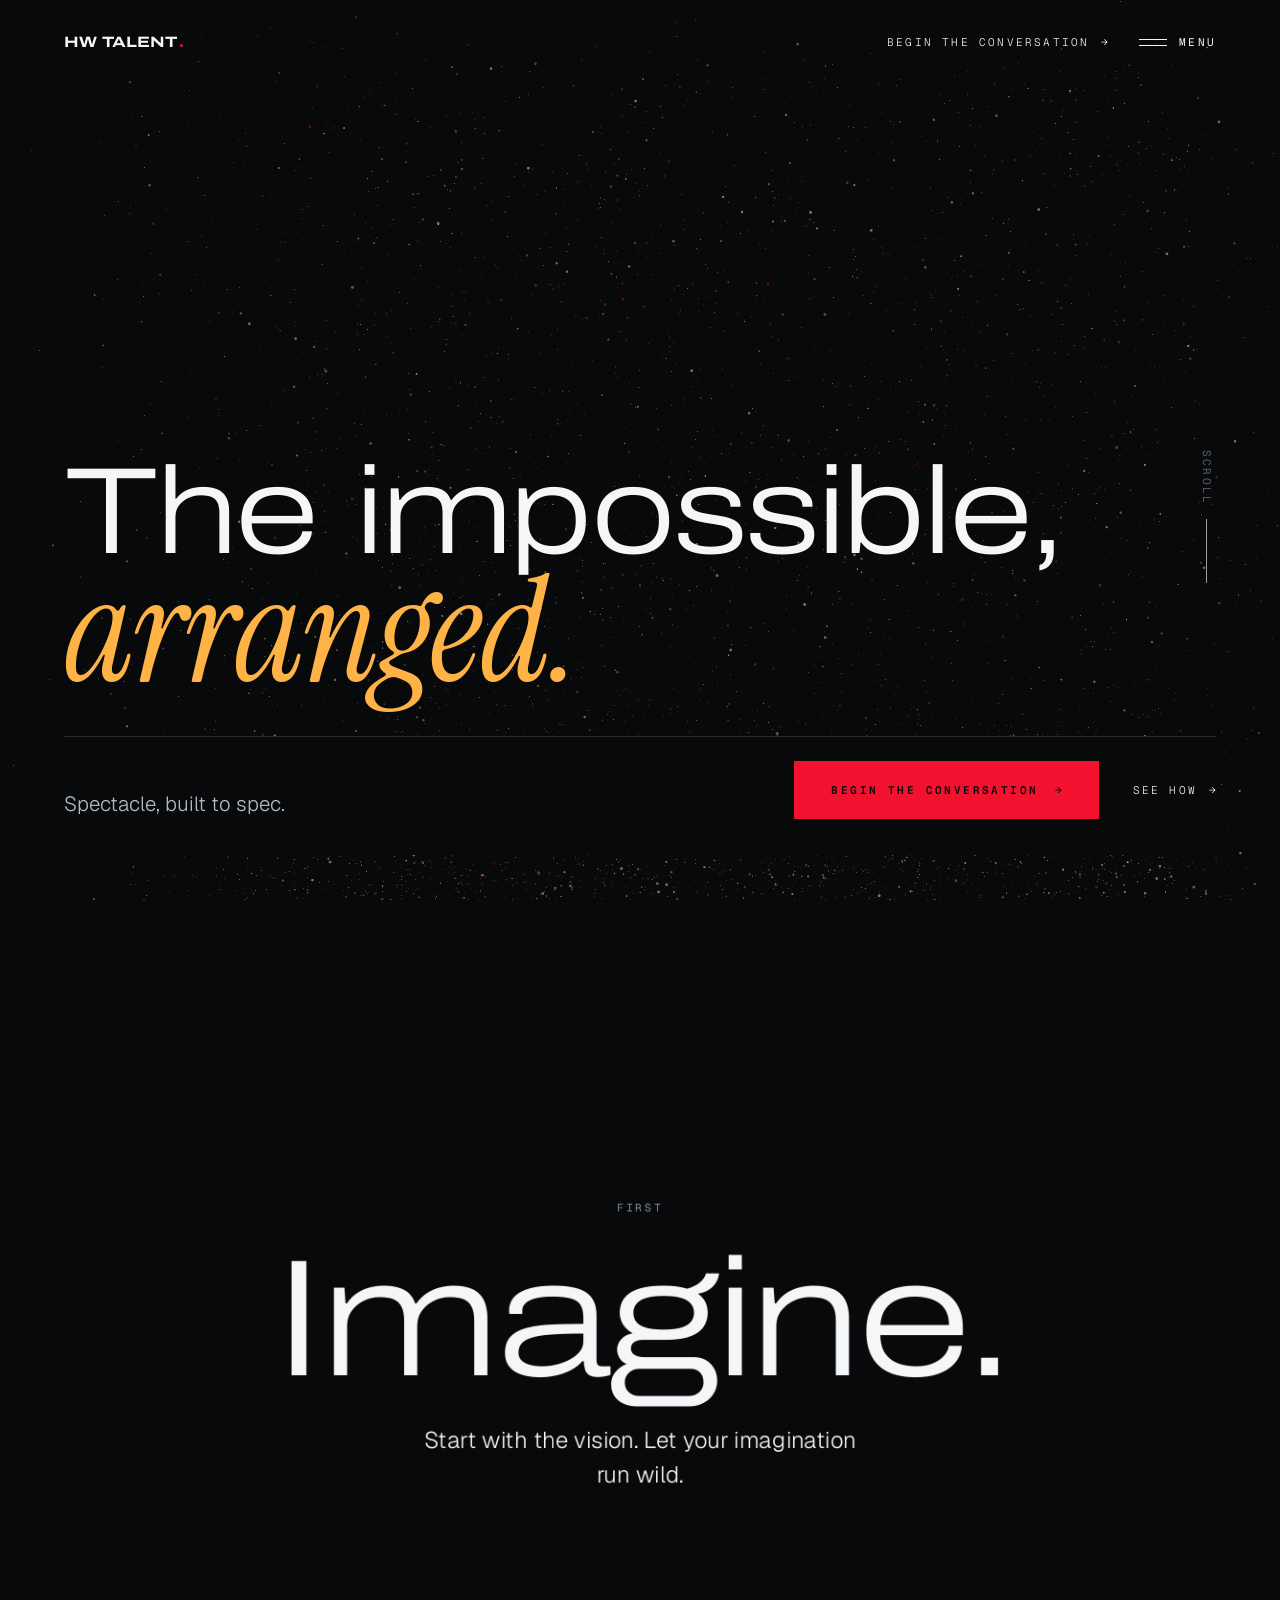
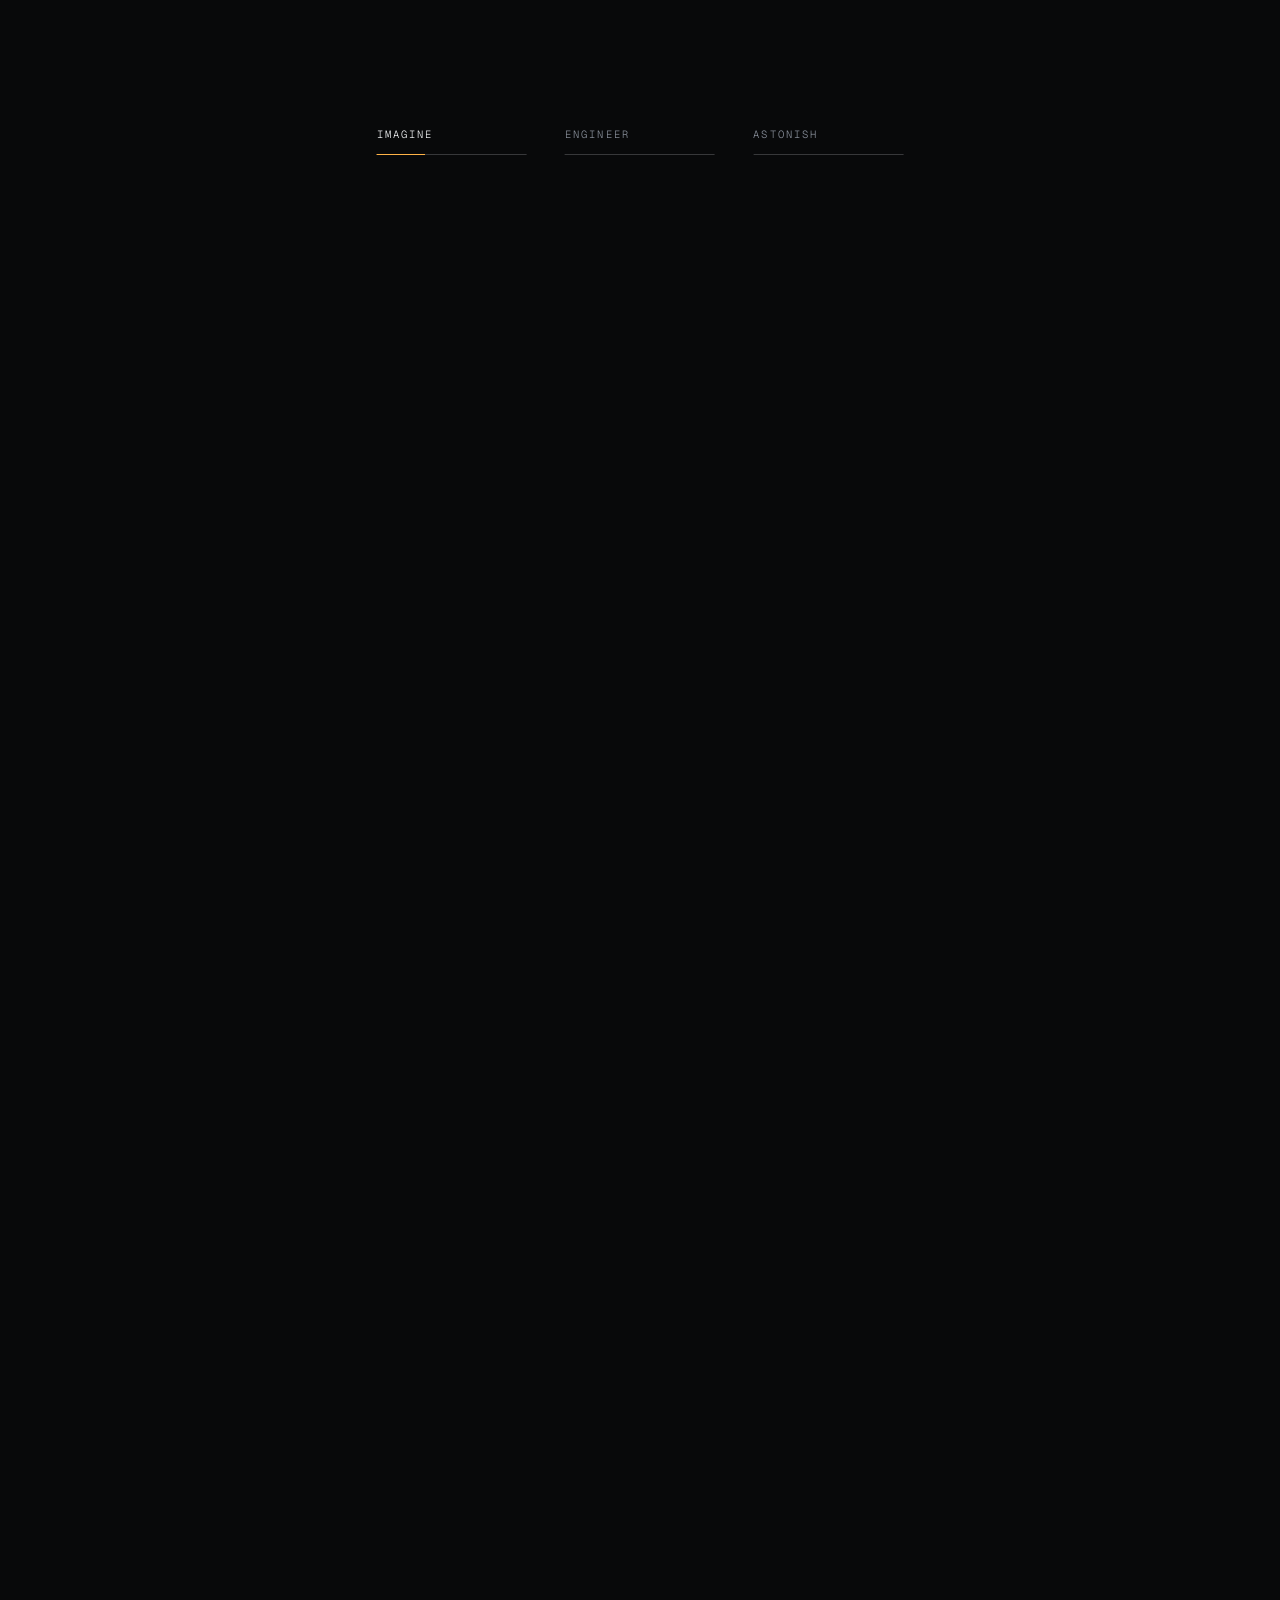
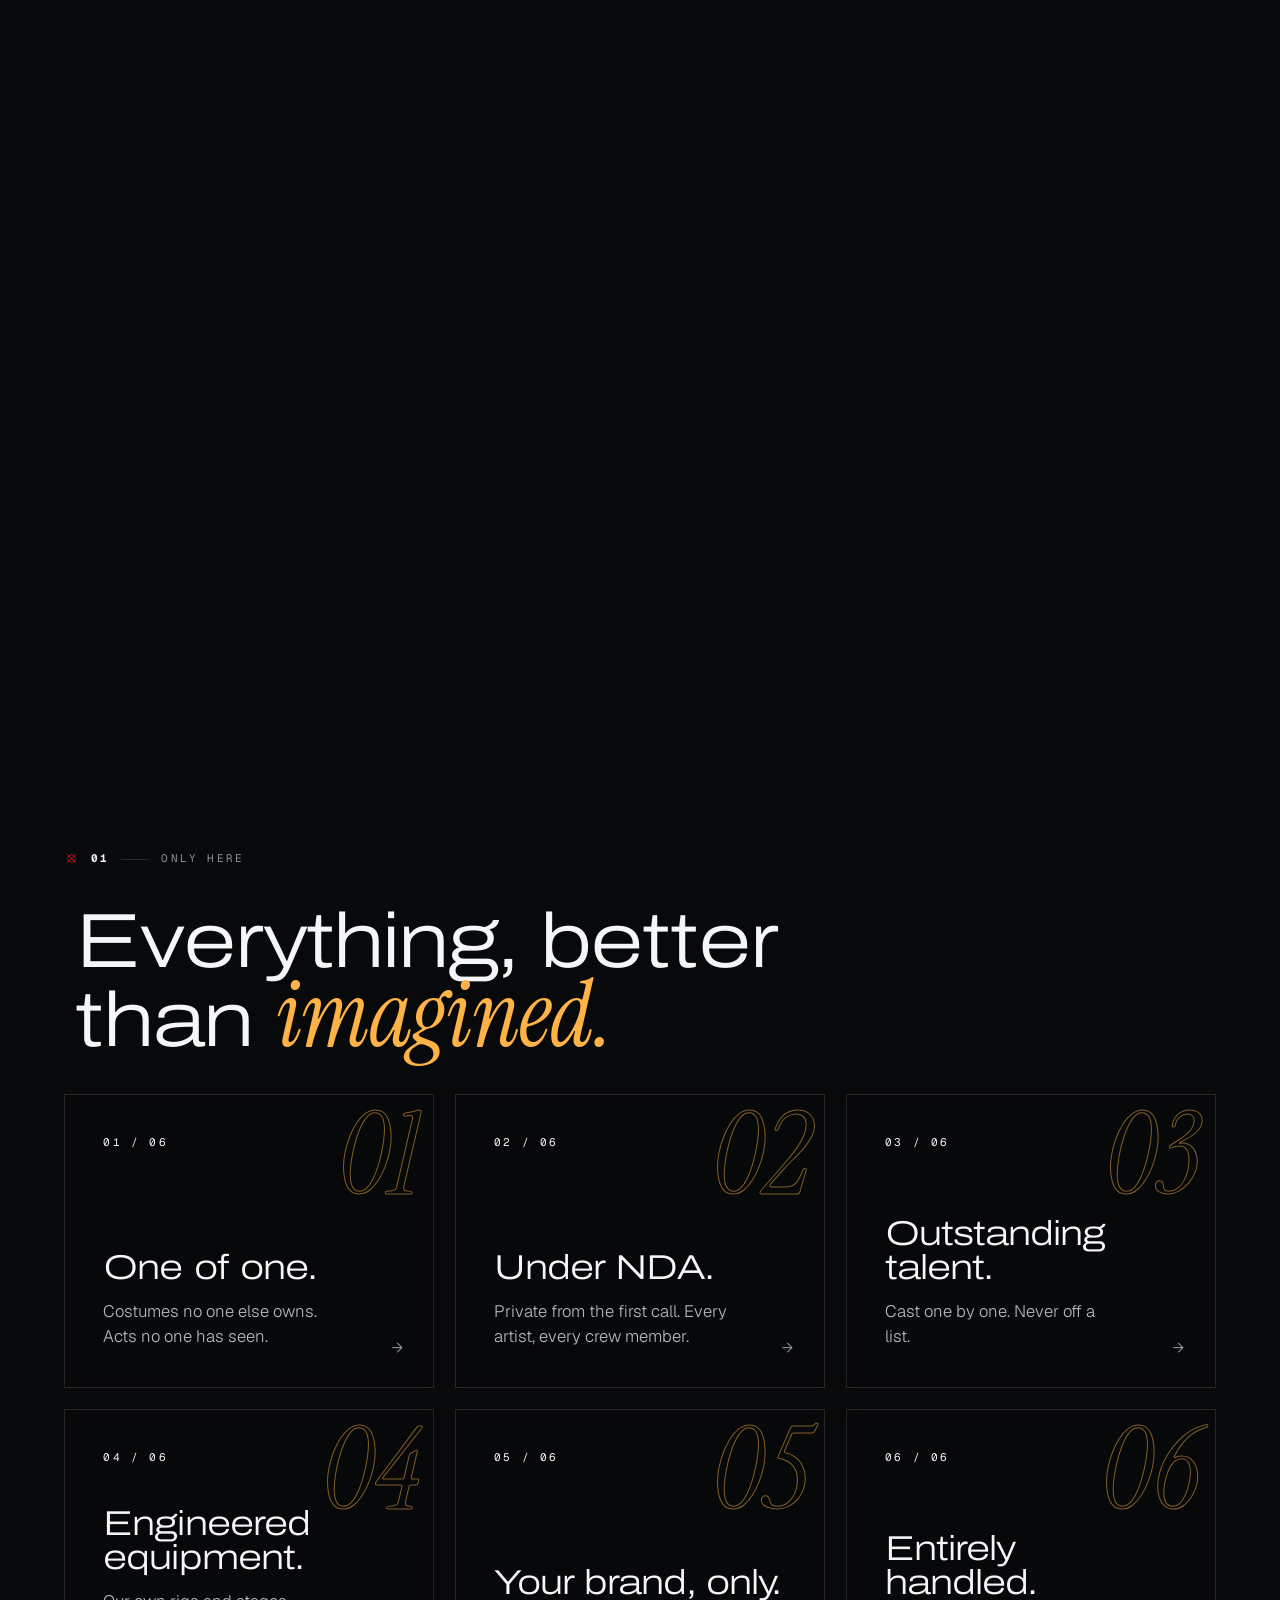
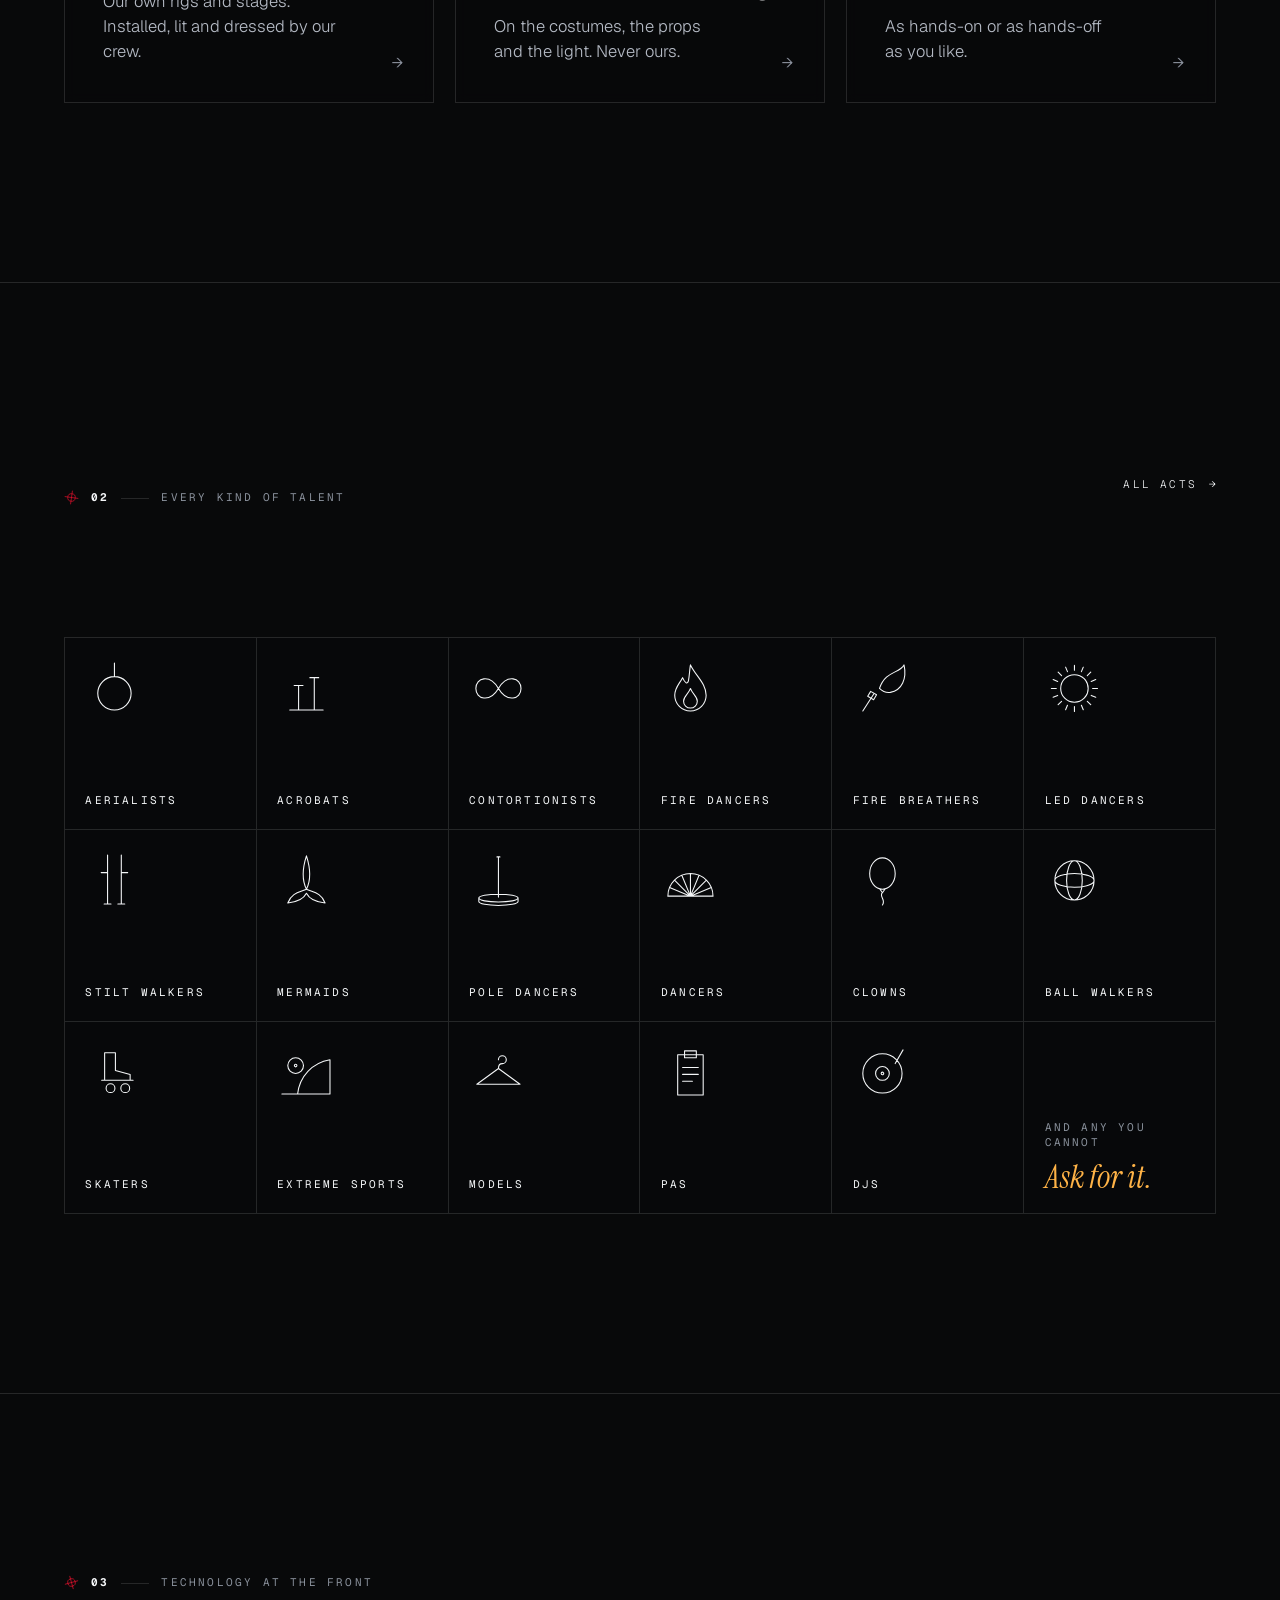
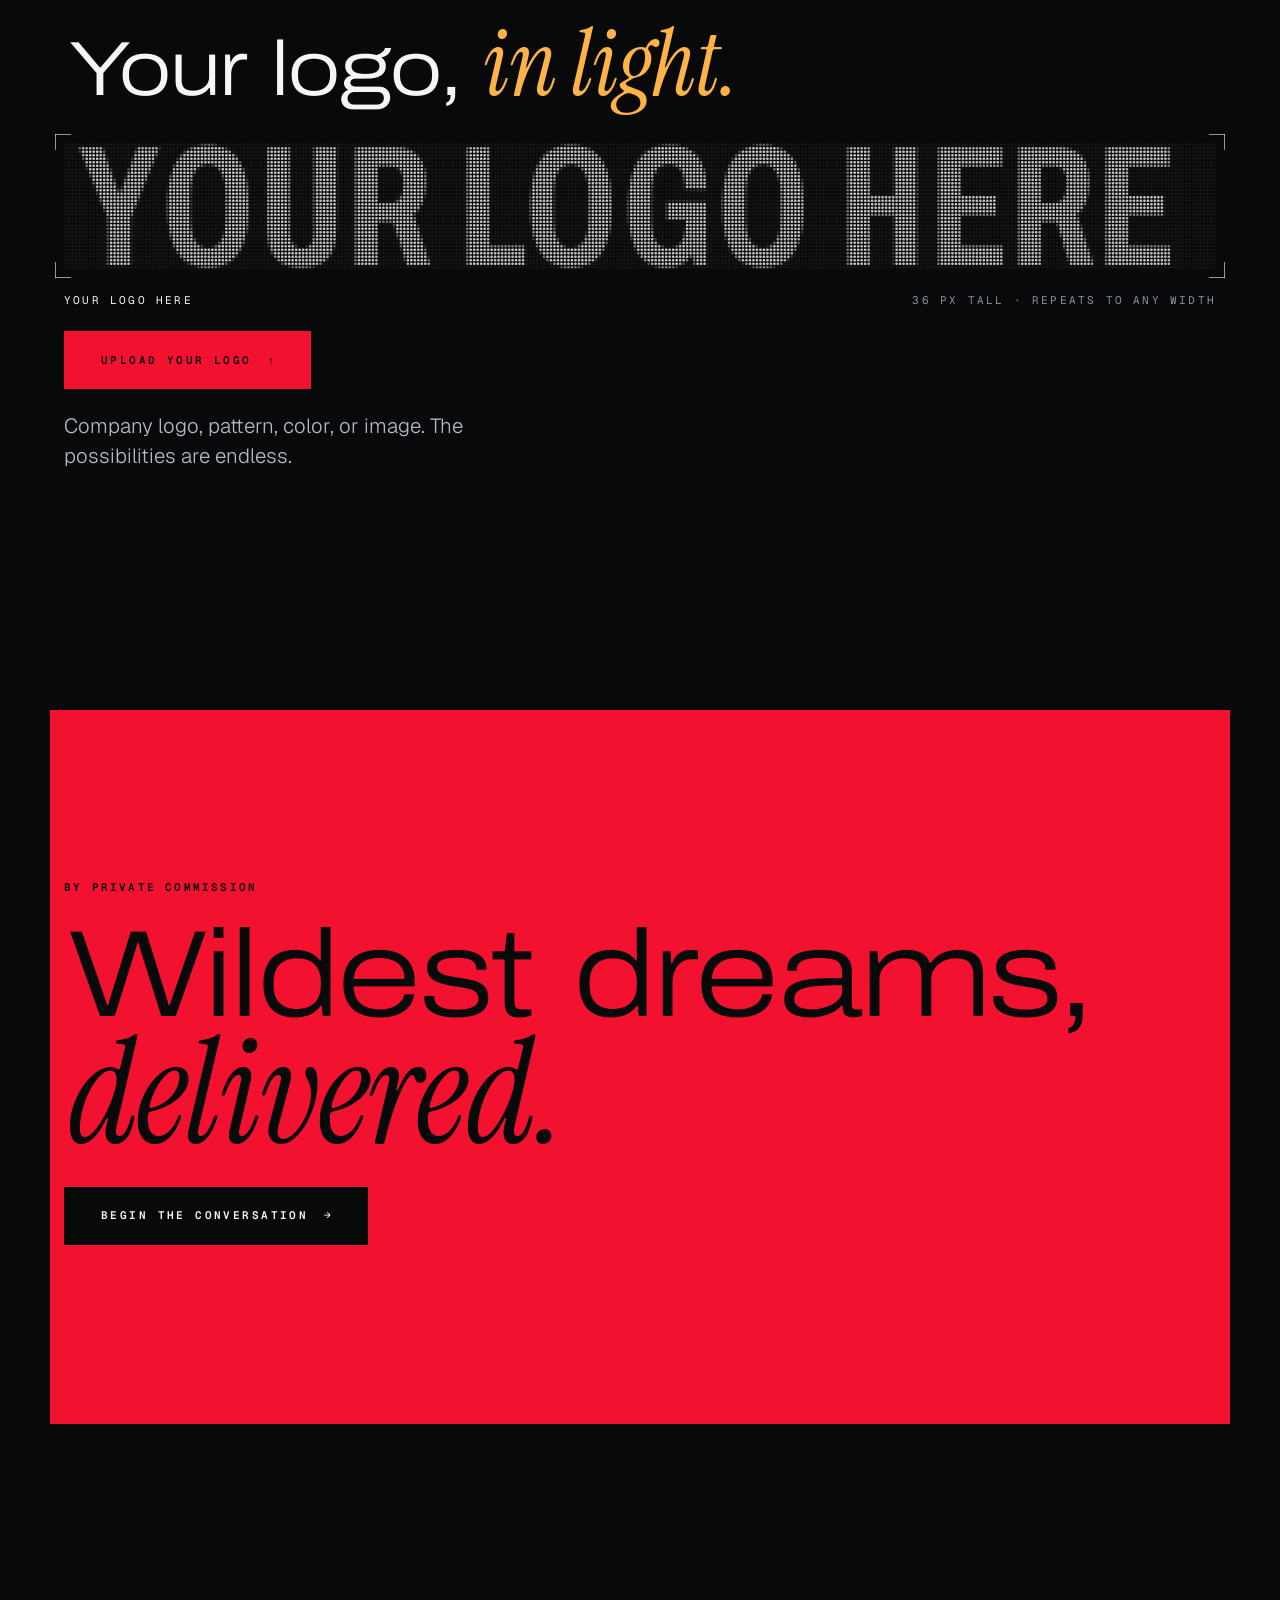
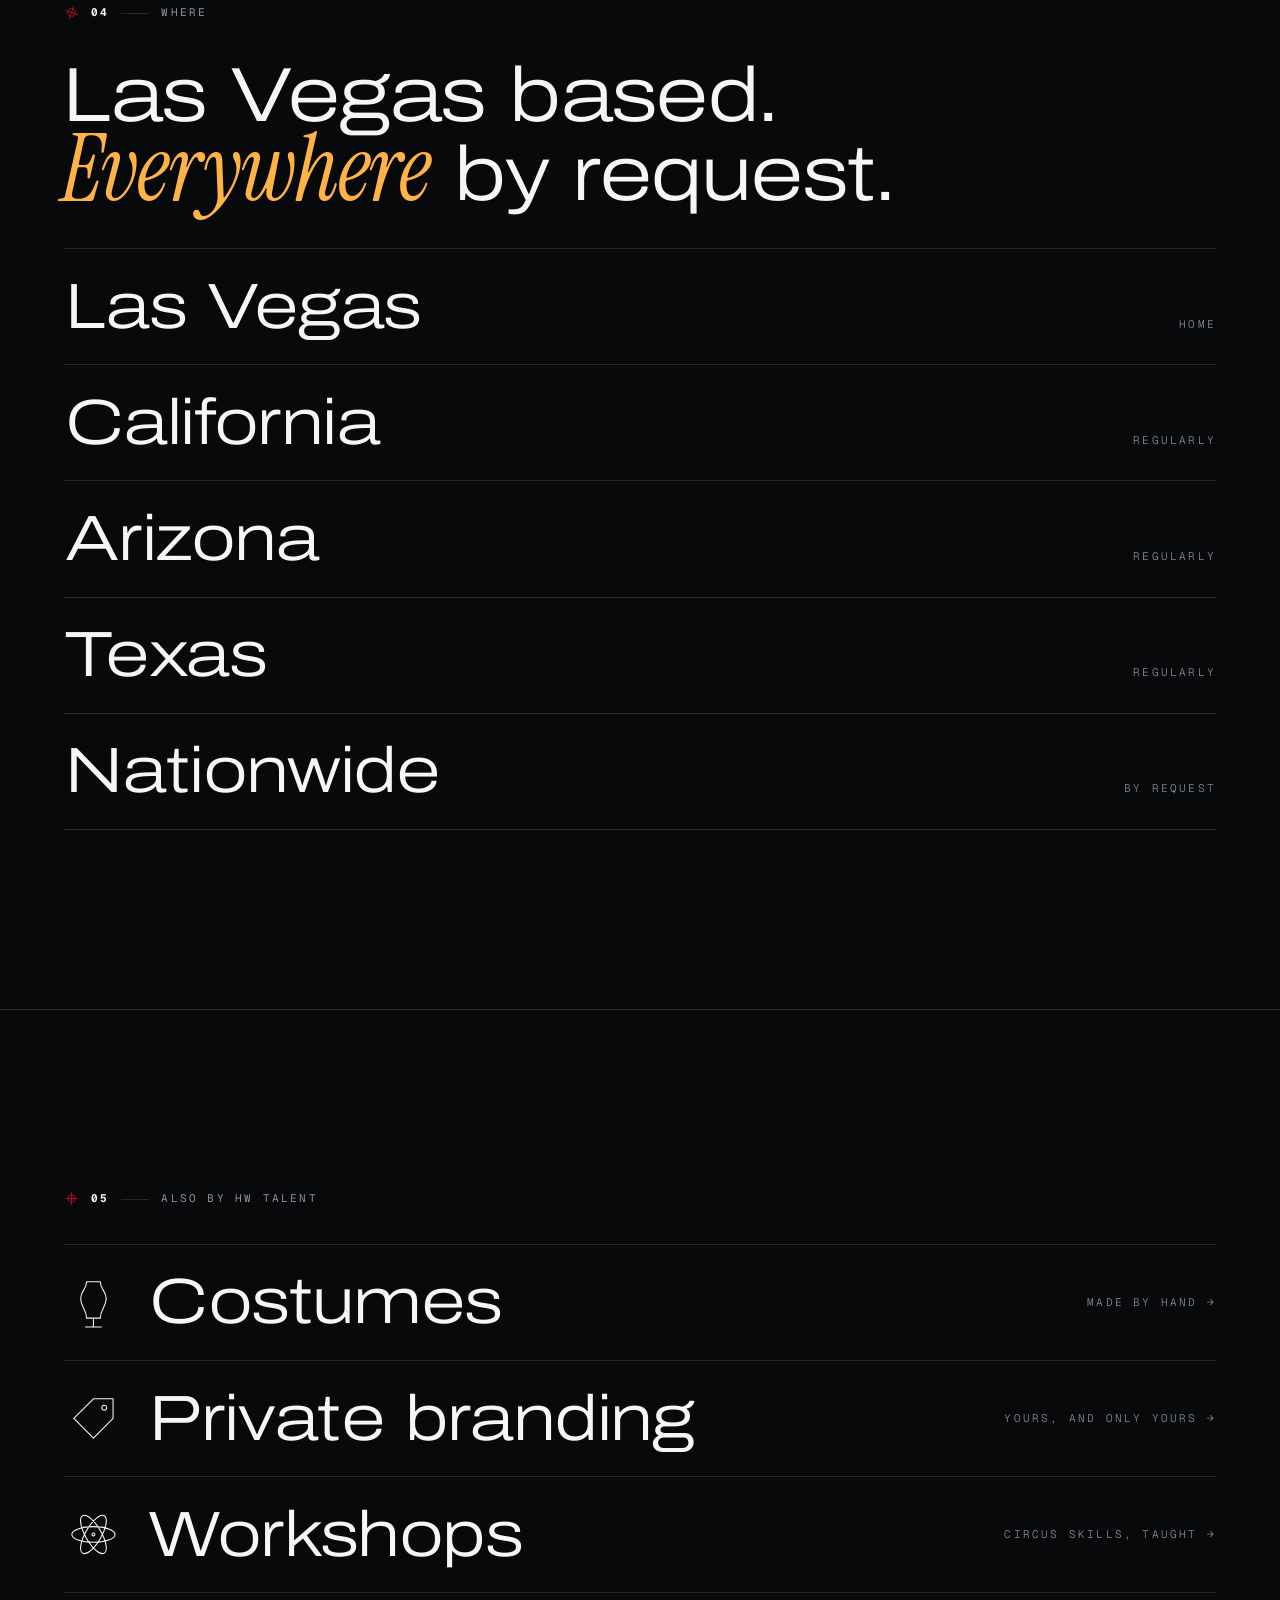
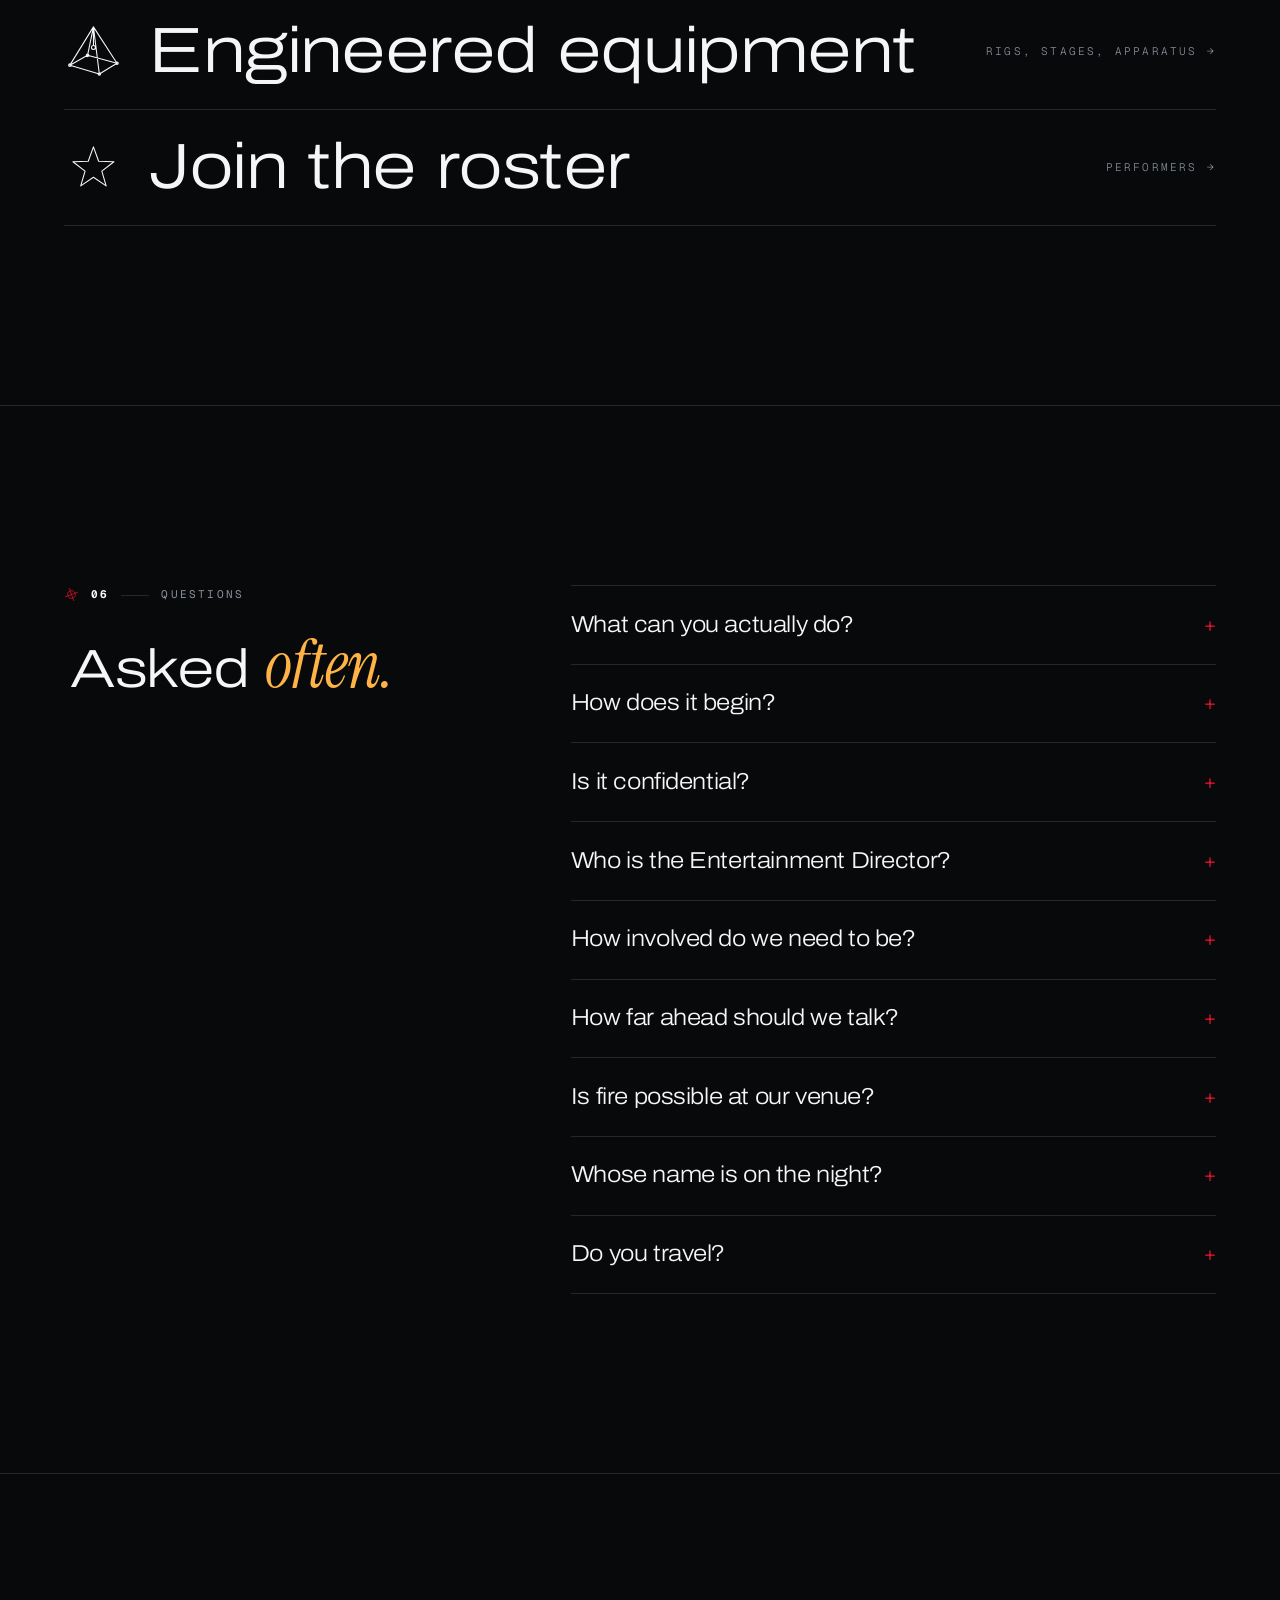
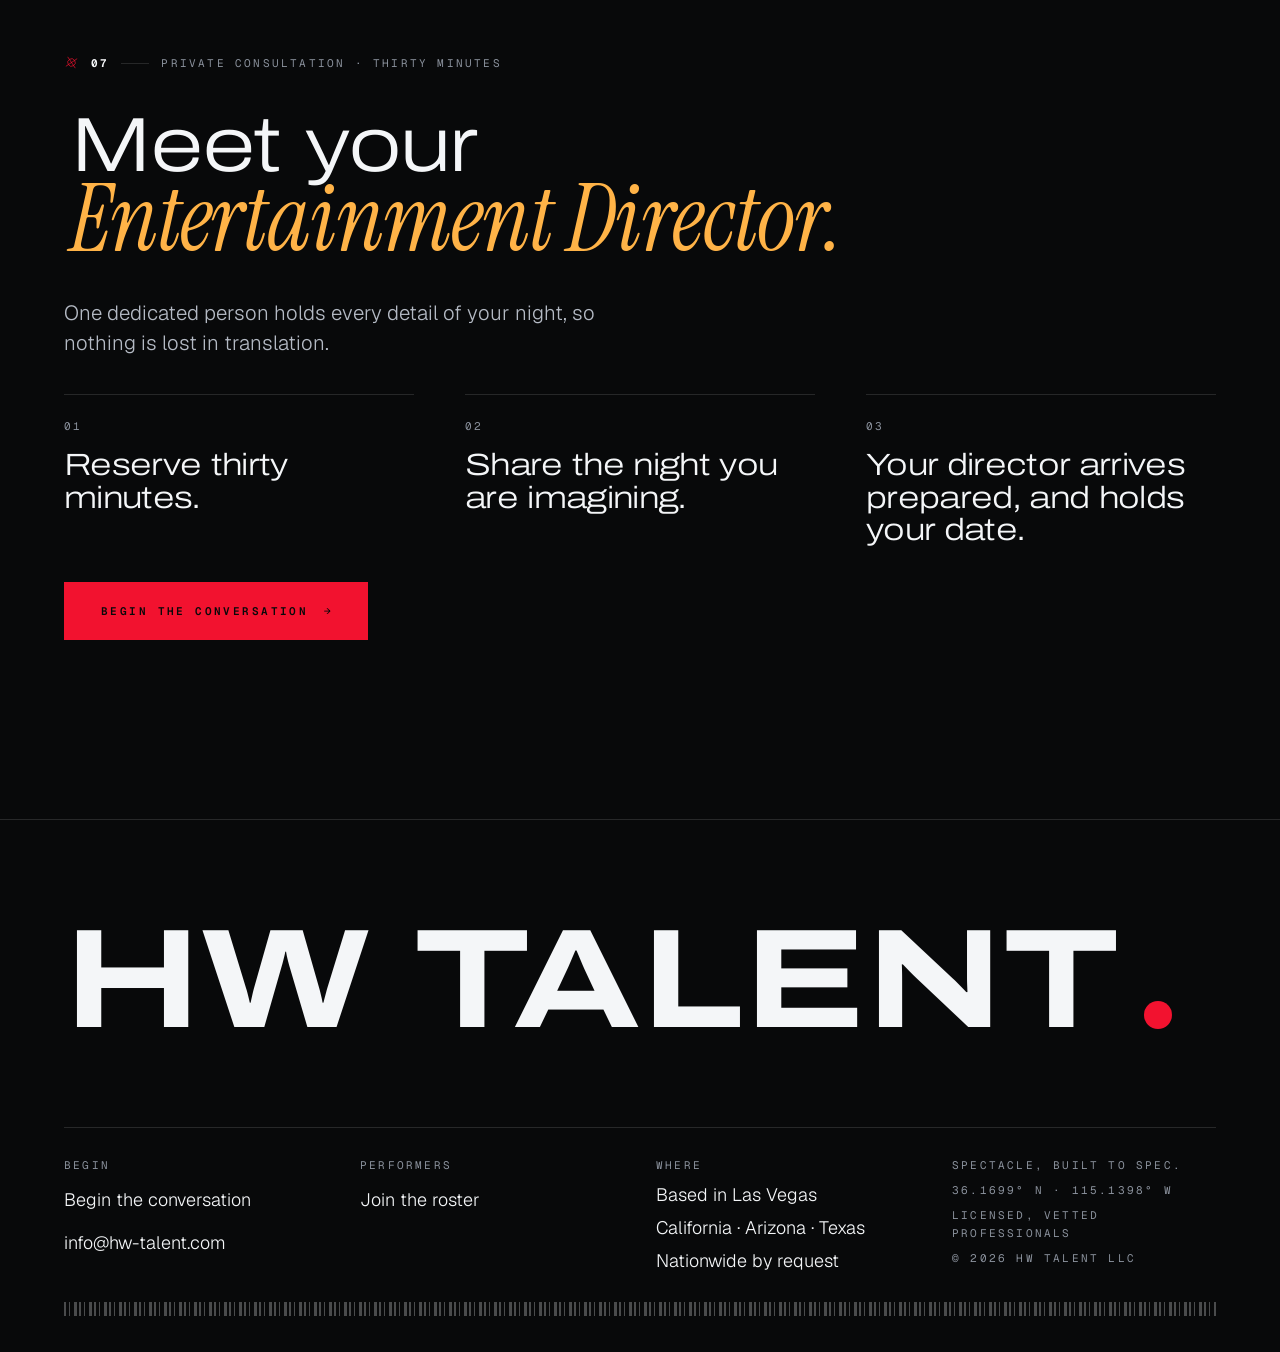
==== index.html @ c2a2093a "Remove the label above the hero headline Co-Authored-By: Claude Fable 5.2 <noreply@anthropic.com> Cl" ====
<!doctype html>
<html lang="en">
<head>
<meta charset="utf-8">
<meta name="viewport" content="width=device-width, initial-scale=1">
<title>HW Talent — The impossible, arranged.</title>
<meta name="description" content="Spectacle, built to spec. Private entertainment by commission: costumes no one else owns, acts no one has seen, rigging and light engineered for your event. Under NDA. Las Vegas based, nationwide by request.">
<meta property="og:type" content="website">
<meta property="og:title" content="HW Talent — The impossible, arranged.">
<meta property="og:description" content="Spectacle, built to spec. Private entertainment by commission: costumes no one else owns, acts no one has seen, rigging and light engineered for your event. Under NDA. Las Vegas based, nationwide by request.">
<meta property="og:url" content="https://hw-talent.com/">
<meta name="robots" content="noindex">
<meta name="theme-color" content="#08090A">
<link rel="canonical" href="https://hw-talent.com/">
<link rel="icon" href="assets/img/favicon.svg" type="image/svg+xml">
<link rel="stylesheet" href="assets/css/site.css?v=2790ffcf">
<script>document.documentElement.className="js";try{if(sessionStorage.getItem("hw-seen"))document.documentElement.className+=" seen"}catch(e){}</script>
</head>
<body>
<div class="intro" aria-hidden="true"><span class="wm">HW Talent<i></i></span><i class="bar"></i></div>
<a class="skip" href="#main">Skip to content</a>
<header class="top"><div class="wrap">
<a class="wm" href="index.html" aria-label="HW Talent, home">HW Talent<i></i></a>
<div class="right"><a class="link" href="consult.html">Begin the conversation</a><button class="burger" type="button" aria-expanded="false" aria-controls="menu">Menu</button></div>
</div></header>
<nav class="menu" id="menu" aria-label="Main">
<ul><li><a href="acts.html">Acts <span>Every kind of talent</span></a></li><li><a href="costumes.html">Costumes <span>Made by hand</span></a></li><li><a href="bespoke.html">Branding <span>Yours, and only yours</span></a></li><li><a href="workshops.html">Workshops <span>Circus skills, taught</span></a></li><li><a href="rentals.html">Equipment <span>Engineered, installed, lit</span></a></li><li><a href="join.html">Join <span>Performers</span></a></li><li><a href="consult.html">Your director <span>Thirty minutes, private</span></a></li></ul>
<div class="meta"><a class="lab w" href="mailto:info@hw-talent.com">info@hw-talent.com</a><span class="lab">Based in Las Vegas · Regularly in California, Arizona and Texas · Nationwide by request</span></div>
</nav>
<main id="main">

<section class="hero" data-form="tent">
<div class="wrap">
<h1 class="d"><span class="up"><span>The impossible,</span></span><span class="up d1"><span><em>arranged.</em></span></span></h1>
<div class="foot between"><p class="lead rv d2">Spectacle, built to spec.</p>
<div class="row rv d3"><a class="btn" href="consult.html">Begin the conversation</a><a class="link" href="#story">See how</a></div></div>
</div>
<span class="scrollcue lab" aria-hidden="true">Scroll</span>
</section>

<section class="story" id="story" aria-label="How a spectacle is made">
<div class="pin">
<div class="wrap"><div class="beats">
<div class="beat on"><span class="lab">First</span><h2 class="d">Imagine.</h2><p>Start with the vision. Let your imagination run wild.</p></div>
<div class="beat"><span class="lab">Then</span><h2 class="d">Engineer.</h2><p>We bring your wildest dreams to life.</p></div>
<div class="beat"><span class="lab">And</span><h2 class="d"><em>Astonish.</em></h2><p>Executed to precision. Better than you envisioned.</p></div>
</div></div>
<div class="rail" aria-hidden="true"><span class="on">Imagine<i></i></span><span>Engineer<i></i></span><span>Astonish<i></i></span></div>
</div>
</section>

<section class="sec"><div class="wrap stack"><span class="lab idx rv"><svg class="reg" viewBox="0 0 24 24" fill="none" stroke="currentColor" stroke-width="1" aria-hidden="true"><path d="M6 12 a6 6 0 1 0 12 0 a6 6 0 1 0 -12 0 M12 1 V23 M1 12 H23"/></svg><b class="n"></b>Only here</span><h2 class="d rv d1">Everything, better than <em>imagined.</em></h2><div class="cards"><a class="card rv" href="costumes.html" style="--i:0"><span class="ghost" aria-hidden="true">01</span><span class="lab w">01 / 06</span><div class="stack" style="gap:14px"><h3>One of one.</h3><p>Costumes no one else owns. Acts no one has seen.</p></div><span class="go" aria-hidden="true">→</span></a><a class="card rv" href="consult.html" style="--i:1"><span class="ghost" aria-hidden="true">02</span><span class="lab w">02 / 06</span><div class="stack" style="gap:14px"><h3>Under NDA.</h3><p>Private from the first call. Every artist, every crew member.</p></div><span class="go" aria-hidden="true">→</span></a><a class="card rv" href="acts.html" style="--i:2"><span class="ghost" aria-hidden="true">03</span><span class="lab w">03 / 06</span><div class="stack" style="gap:14px"><h3>Outstanding talent.</h3><p>Cast one by one. Never off a list.</p></div><span class="go" aria-hidden="true">→</span></a><a class="card rv" href="rentals.html" style="--i:3"><span class="ghost" aria-hidden="true">04</span><span class="lab w">04 / 06</span><div class="stack" style="gap:14px"><h3>Engineered equipment.</h3><p>Our own rigs and stages. Installed, lit and dressed by our crew.</p></div><span class="go" aria-hidden="true">→</span></a><a class="card rv" href="bespoke.html" style="--i:4"><span class="ghost" aria-hidden="true">05</span><span class="lab w">05 / 06</span><div class="stack" style="gap:14px"><h3>Your brand, only.</h3><p>On the costumes, the props and the light. Never ours.</p></div><span class="go" aria-hidden="true">→</span></a><a class="card rv" href="consult.html" style="--i:5"><span class="ghost" aria-hidden="true">06</span><span class="lab w">06 / 06</span><div class="stack" style="gap:14px"><h3>Entirely handled.</h3><p>As hands-on or as hands-off as you like.</p></div><span class="go" aria-hidden="true">→</span></a></div></div></section>

<section class="sec rule"><div class="wrap stack">
<div class="between"><span class="lab idx rv"><svg class="reg" viewBox="0 0 24 24" fill="none" stroke="currentColor" stroke-width="1" aria-hidden="true"><path d="M6 12 a6 6 0 1 0 12 0 a6 6 0 1 0 -12 0 M12 1 V23 M1 12 H23"/></svg><b class="n"></b>Every kind of talent</span><a class="link rv" href="acts.html">All acts</a></div>
<h2 class="d rv d1" style="font-size:clamp(28px,4.4vw,80px)">Any act you can <em>name.</em></h2>
<div class="tiles"><a class="tile rv" href="acts.html#aerialists" style="--i:0"><svg class="ic" viewBox="0 0 120 120" fill="none" stroke="currentColor" stroke-width="2.2" stroke-linecap="round" stroke-linejoin="round" aria-hidden="true"><path pathLength="1" d="M26 70 a34 34 0 1 0 68 0 a34 34 0 1 0 -68 0 M60 36 V8"/></svg><span class="lab w">Aerialists</span></a><a class="tile rv" href="acts.html#acrobats" style="--i:1"><svg class="ic" viewBox="0 0 120 120" fill="none" stroke="currentColor" stroke-width="2.2" stroke-linecap="round" stroke-linejoin="round" aria-hidden="true"><path pathLength="1" d="M44 104 V54 M35 54 H53 M76 104 V38 M67 38 H85 M26 104 H94"/></svg><span class="lab w">Acrobats</span></a><a class="tile rv" href="acts.html#contortionists" style="--i:2"><svg class="ic" viewBox="0 0 120 120" fill="none" stroke="currentColor" stroke-width="2.2" stroke-linecap="round" stroke-linejoin="round" aria-hidden="true"><path pathLength="1" d="M60 60 C42 30 14 38 14 60 C14 82 42 90 60 60 C78 30 106 38 106 60 C106 82 78 90 60 60 Z"/></svg><span class="lab w">Contortionists</span></a><a class="tile rv" href="acts.html#fire-dancers" style="--i:3"><svg class="ic" viewBox="0 0 120 120" fill="none" stroke="currentColor" stroke-width="2.2" stroke-linecap="round" stroke-linejoin="round" aria-hidden="true"><path pathLength="1" d="M60 12 C72 36 92 50 92 74 A32 32 0 0 1 28 74 C28 58 38 50 44 38 C49 50 54 52 56 44 C58 34 58 24 60 12 Z M60 100 A14 14 0 0 1 46 86 C46 76 56 72 60 60 C64 72 74 76 74 86 A14 14 0 0 1 60 100 Z"/></svg><span class="lab w">Fire dancers</span></a><a class="tile rv" href="acts.html#fire-breathers" style="--i:4"><svg class="ic" viewBox="0 0 120 120" fill="none" stroke="currentColor" stroke-width="2.2" stroke-linecap="round" stroke-linejoin="round" aria-hidden="true"><path pathLength="1" d="M20 106 L42 72 M36 66 l12 7 l-6 10 l-12 -7 z M54 60 C66 24 94 30 104 12 C110 40 100 64 76 68 C68 69 60 66 54 60 Z"/></svg><span class="lab w">Fire breathers</span></a><a class="tile rv" href="acts.html#led-dancers" style="--i:5"><svg class="ic" viewBox="0 0 120 120" fill="none" stroke="currentColor" stroke-width="2.2" stroke-linecap="round" stroke-linejoin="round" aria-hidden="true"><path pathLength="1" d="M32 60 a28 28 0 1 0 56 0 a28 28 0 1 0 -56 0 M97.0 60.0 L107.0 60.0 M94.2 45.8 L103.4 42.0 M86.2 33.8 L93.2 26.8 M74.2 25.8 L78.0 16.6 M60.0 23.0 L60.0 13.0 M45.8 25.8 L42.0 16.6 M33.8 33.8 L26.8 26.8 M25.8 45.8 L16.6 42.0 M23.0 60.0 L13.0 60.0 M25.8 74.2 L16.6 78.0 M33.8 86.2 L26.8 93.2 M45.8 94.2 L42.0 103.4 M60.0 97.0 L60.0 107.0 M74.2 94.2 L78.0 103.4 M86.2 86.2 L93.2 93.2 M94.2 74.2 L103.4 78.0"/></svg><span class="lab w">LED dancers</span></a><a class="tile rv" href="acts.html#stilt-walkers" style="--i:6"><svg class="ic" viewBox="0 0 120 120" fill="none" stroke="currentColor" stroke-width="2.2" stroke-linecap="round" stroke-linejoin="round" aria-hidden="true"><path pathLength="1" d="M46 8 V108 M46 44 H33 M74 8 V108 M74 44 H87 M39 108 H53 M67 108 H81"/></svg><span class="lab w">Stilt walkers</span></a><a class="tile rv" href="acts.html#mermaids" style="--i:7"><svg class="ic" viewBox="0 0 120 120" fill="none" stroke="currentColor" stroke-width="2.2" stroke-linecap="round" stroke-linejoin="round" aria-hidden="true"><path pathLength="1" d="M60 10 C51 38 51 60 60 78 C69 60 69 38 60 10 Z M60 78 C48 84 30 84 22 106 C40 104 54 98 60 86 C66 98 80 104 98 106 C90 84 72 84 60 78 Z"/></svg><span class="lab w">Mermaids</span></a><a class="tile rv" href="acts.html#pole-dancers" style="--i:8"><svg class="ic" viewBox="0 0 120 120" fill="none" stroke="currentColor" stroke-width="2.2" stroke-linecap="round" stroke-linejoin="round" aria-hidden="true"><path pathLength="1" d="M60 12 V94 M57 12 h6 M20 96 a40 8 0 1 0 80 0 a40 8 0 1 0 -80 0 M20 96 v7 a40 8 0 0 0 80 0 v-7"/></svg><span class="lab w">Pole dancers</span></a><a class="tile rv" href="acts.html#dancers" style="--i:9"><svg class="ic" viewBox="0 0 120 120" fill="none" stroke="currentColor" stroke-width="2.2" stroke-linecap="round" stroke-linejoin="round" aria-hidden="true"><path pathLength="1" d="M14 92 A46 46 0 0 1 106 92 Z M60.0 92.0 L102.5 74.4 M60.0 92.0 L92.5 59.5 M60.0 92.0 L77.6 49.5 M60.0 92.0 L60.0 46.0 M60.0 92.0 L42.4 49.5 M60.0 92.0 L27.5 59.5 M60.0 92.0 L17.5 74.4"/></svg><span class="lab w">Dancers</span></a><a class="tile rv" href="acts.html#clowns" style="--i:10"><svg class="ic" viewBox="0 0 120 120" fill="none" stroke="currentColor" stroke-width="2.2" stroke-linecap="round" stroke-linejoin="round" aria-hidden="true"><path pathLength="1" d="M34 46 a26 32 0 1 0 52 0 a26 32 0 1 0 -52 0 M55 78 l5 7 l5 -7 M60 85 C52 92 68 100 60 110"/></svg><span class="lab w">Clowns</span></a><a class="tile rv" href="acts.html#ball-walkers" style="--i:11"><svg class="ic" viewBox="0 0 120 120" fill="none" stroke="currentColor" stroke-width="2.2" stroke-linecap="round" stroke-linejoin="round" aria-hidden="true"><path pathLength="1" d="M20 60 a40 40 0 1 0 80 0 a40 40 0 1 0 -80 0 M44 60 a16 40 0 1 0 32 0 a16 40 0 1 0 -32 0 M20 60 a40 14 0 1 0 80 0 a40 14 0 1 0 -80 0"/></svg><span class="lab w">Ball walkers</span></a><a class="tile rv" href="acts.html#skaters" style="--i:12"><svg class="ic" viewBox="0 0 120 120" fill="none" stroke="currentColor" stroke-width="2.2" stroke-linecap="round" stroke-linejoin="round" aria-hidden="true"><path pathLength="1" d="M40 20 H62 V56 L92 64 V76 H40 Z M34 76 H98 M43 92 a9 9 0 1 0 18 0 a9 9 0 1 0 -18 0 M73 92 a9 9 0 1 0 18 0 a9 9 0 1 0 -18 0"/></svg><span class="lab w">Skaters</span></a><a class="tile rv" href="acts.html#extreme-sports" style="--i:13"><svg class="ic" viewBox="0 0 120 120" fill="none" stroke="currentColor" stroke-width="2.2" stroke-linecap="round" stroke-linejoin="round" aria-hidden="true"><path pathLength="1" d="M10 104 H108 V34 C72 40 46 68 42 104 M22 46 a16 16 0 1 0 32 0 a16 16 0 1 0 -32 0 M35.4 46 a2.6 2.6 0 1 0 5.2 0 a2.6 2.6 0 1 0 -5.2 0"/></svg><span class="lab w">Extreme sports</span></a><a class="tile rv" href="acts.html#models" style="--i:14"><svg class="ic" viewBox="0 0 120 120" fill="none" stroke="currentColor" stroke-width="2.2" stroke-linecap="round" stroke-linejoin="round" aria-hidden="true"><path pathLength="1" d="M60 34 a8 8 0 1 1 8 8 c-6 0 -8 4 -8 10 M60 52 L104 84 H16 Z"/></svg><span class="lab w">Models</span></a><a class="tile rv" href="acts.html#pas" style="--i:15"><svg class="ic" viewBox="0 0 120 120" fill="none" stroke="currentColor" stroke-width="2.2" stroke-linecap="round" stroke-linejoin="round" aria-hidden="true"><path pathLength="1" d="M34 24 H86 V106 H34 Z M48 16 H72 V30 H48 Z M44 50 H76 M44 64 H76 M44 78 H64"/></svg><span class="lab w">PAs</span></a><a class="tile rv" href="acts.html#djs" style="--i:16"><svg class="ic" viewBox="0 0 120 120" fill="none" stroke="currentColor" stroke-width="2.2" stroke-linecap="round" stroke-linejoin="round" aria-hidden="true"><path pathLength="1" d="M20 62 a40 40 0 1 0 80 0 a40 40 0 1 0 -80 0 M46 62 a14 14 0 1 0 28 0 a14 14 0 1 0 -28 0 M57.4 62 a2.6 2.6 0 1 0 5.2 0 a2.6 2.6 0 1 0 -5.2 0 M102 14 L86 42"/></svg><span class="lab w">DJs</span></a><a class="tile ask rv" href="consult.html" style="--i:17"><span class="lab">And any you cannot</span><strong>Ask for it.</strong></a></div>
</div></section>

<section class="sec rule" id="led"><div class="wrap stack">
<span class="lab idx rv"><svg class="reg" viewBox="0 0 24 24" fill="none" stroke="currentColor" stroke-width="1" aria-hidden="true"><path d="M6 12 a6 6 0 1 0 12 0 a6 6 0 1 0 -12 0 M12 1 V23 M1 12 H23"/></svg><b class="n"></b>Technology at the front</span>
<h2 class="d rv d1">Your logo, <em>in light.</em></h2>
<div class="led rv d2" data-ledbox>
<div class="ledframe frame"><canvas data-led role="img" aria-label="An LED strip 36 pixels tall, showing the words your logo here, or the image you upload"></canvas></div>
<div class="between ledmeta"><span class="lab w" data-led-name>Your logo here</span><span class="lab">36 px tall · Repeats to any width</span></div>
<div class="row ledup">
<label class="btn filebtn"><input type="file" accept="image/*" data-led-file><span>Upload your logo</span></label>
</div>
<p class="lead">Company logo, pattern, color, or image. The possibilities are endless.</p>
<p class="ledsay" data-led-status role="status" aria-live="polite"></p>
</div>
</div></section>

<section class="sec panel"><div class="wrap between"><div class="stack" style="gap:18px"><span class="lab">By private commission</span><h2 class="d rv">Wildest dreams, <em>delivered.</em></h2></div><a class="btn ink rv d1" href="consult.html">Begin the conversation</a></div></section>

<section class="sec"><div class="wrap stack">
<span class="lab idx rv"><svg class="reg" viewBox="0 0 24 24" fill="none" stroke="currentColor" stroke-width="1" aria-hidden="true"><path d="M6 12 a6 6 0 1 0 12 0 a6 6 0 1 0 -12 0 M12 1 V23 M1 12 H23"/></svg><b class="n"></b>Where</span>
<h2 class="d rv d1">Las Vegas based. <em>Everywhere</em> by request.</h2>
<ul class="rows rv d2"><li><strong>Las Vegas</strong><span>Home</span></li><li><strong>California</strong><span>Regularly</span></li><li><strong>Arizona</strong><span>Regularly</span></li><li><strong>Texas</strong><span>Regularly</span></li><li><strong>Nationwide</strong><span>By request</span></li></ul>
</div></section>

<section class="sec rule"><div class="wrap stack">
<span class="lab idx rv"><svg class="reg" viewBox="0 0 24 24" fill="none" stroke="currentColor" stroke-width="1" aria-hidden="true"><path d="M6 12 a6 6 0 1 0 12 0 a6 6 0 1 0 -12 0 M12 1 V23 M1 12 H23"/></svg><b class="n"></b>Also by HW Talent</span>
<div class="rows">
<a class="rv has-ic" href="costumes.html"><svg class="ic" viewBox="0 0 120 120" fill="none" stroke="currentColor" stroke-width="2.2" stroke-linecap="round" stroke-linejoin="round" aria-hidden="true"><path d="M46 18 H74 M46 18 C46 34 34 36 34 52 C34 70 46 74 46 92 H74 C74 74 86 70 86 52 C86 36 74 34 74 18 M60 92 V110 M44 110 H76"/></svg><strong>Costumes</strong><span>Made by hand →</span></a>
<a class="rv has-ic" href="bespoke.html"><svg class="ic" viewBox="0 0 120 120" fill="none" stroke="currentColor" stroke-width="2.2" stroke-linecap="round" stroke-linejoin="round" aria-hidden="true"><path d="M20 60 L60 20 H100 V60 L60 100 Z M77 38 a5 5 0 1 0 10 0 a5 5 0 1 0 -10 0"/></svg><strong>Private branding</strong><span>Yours, and only yours →</span></a>
<a class="rv has-ic" href="workshops.html"><svg class="ic" viewBox="0 0 120 120" fill="none" stroke="currentColor" stroke-width="2.2" stroke-linecap="round" stroke-linejoin="round" aria-hidden="true"><path d="M16 60 a44 16 0 1 0 88 0 a44 16 0 1 0 -88 0 M38 21.9 a44 16 60 1 0 44 76.2 a44 16 60 1 0 -44 -76.2 M82 21.9 a44 16 -60 1 0 -44 76.2 a44 16 -60 1 0 44 -76.2 M57 60 a3 3 0 1 0 6 0 a3 3 0 1 0 -6 0"/></svg><strong>Workshops</strong><span>Circus skills, taught →</span></a>
<a class="rv has-ic" href="rentals.html"><svg class="ic" viewBox="0 0 120 120" fill="none" stroke="currentColor" stroke-width="2.2" stroke-linecap="round" stroke-linejoin="round" aria-hidden="true"><path d="M12 90 L72 108 L108 86 L48 70 Z M12 90 L60 12 M72 108 L60 12 M108 86 L60 12 M48 70 L60 12 M60 12 V50 M56 54 a4 4 0 1 0 8 0 a4 4 0 1 0 -8 0 M9.4 90 a2.6 2.6 0 1 0 5.2 0 a2.6 2.6 0 1 0 -5.2 0 M69.4 108 a2.6 2.6 0 1 0 5.2 0 a2.6 2.6 0 1 0 -5.2 0 M105.4 86 a2.6 2.6 0 1 0 5.2 0 a2.6 2.6 0 1 0 -5.2 0 M45.4 70 a2.6 2.6 0 1 0 5.2 0 a2.6 2.6 0 1 0 -5.2 0"/></svg><strong>Engineered equipment</strong><span>Rigs, stages, apparatus →</span></a>
<a class="rv has-ic" href="join.html"><svg class="ic" viewBox="0 0 120 120" fill="none" stroke="currentColor" stroke-width="2.2" stroke-linecap="round" stroke-linejoin="round" aria-hidden="true"><path d="M60.0 18.0 L49.4 47.4 L18.2 48.4 L42.9 67.6 L34.1 97.6 L60.0 80.0 L85.9 97.6 L77.1 67.6 L101.8 48.4 L70.6 47.4 Z"/></svg><strong>Join the roster</strong><span>Performers →</span></a>
</div>
</div></section>
<section class="sec rule"><div class="wrap faq"><div class="stack"><span class="lab idx rv"><svg class="reg" viewBox="0 0 24 24" fill="none" stroke="currentColor" stroke-width="1" aria-hidden="true"><path d="M6 12 a6 6 0 1 0 12 0 a6 6 0 1 0 -12 0 M12 1 V23 M1 12 H23"/></svg><b class="n"></b>Questions</span><h2 class="d rv d1">Asked <em>often.</em></h2></div><div class="rv d2"><details class="q"><summary>What can you actually do?</summary><p>Almost anything a body, a flame or a light can do. If it has never been done, even better.</p></details><details class="q"><summary>How does it begin?</summary><p>With thirty minutes. Your Entertainment Director learns the night you are imagining. Then we design it, cast it, build it and run it.</p></details><details class="q"><summary>Is it confidential?</summary><p>Completely. We work under NDA, and so does every artist and every crew member. Your event is never named, posted or discussed.</p></details><details class="q"><summary>Who is the Entertainment Director?</summary><p>One person, dedicated to your event, who holds every detail from the first call to the final bow. Nothing is lost in translation.</p></details><details class="q"><summary>How involved do we need to be?</summary><p>As hands-on or as hands-off as you like. Approve every stitch, or hand us the night and arrive as a guest.</p></details><details class="q"><summary>How far ahead should we talk?</summary><p>The earlier, the wilder. Costumes are made by hand and shows are built from nothing. Short notice is still worth a call.</p></details><details class="q"><summary>Is fire possible at our venue?</summary><p>Usually. Our fire artists are licensed, vetted professionals, and we arrange it with your venue directly.</p></details><details class="q"><summary>Whose name is on the night?</summary><p>Yours, and only yours. On the costumes, on the props and in the light itself. Ours appears nowhere.</p></details><details class="q"><summary>Do you travel?</summary><p>Yes. We are based in Las Vegas and regularly work in California, Arizona and Texas. Anywhere else in the country, ask.</p></details></div></div></section>
<section class="sec rule director" id="consult"><div class="wrap stack"><span class="lab idx rv"><svg class="reg" viewBox="0 0 24 24" fill="none" stroke="currentColor" stroke-width="1" aria-hidden="true"><path d="M6 12 a6 6 0 1 0 12 0 a6 6 0 1 0 -12 0 M12 1 V23 M1 12 H23"/></svg><b class="n"></b>Private consultation · Thirty minutes</span><h2 class="d rv d1">Meet your <em>Entertainment Director.</em></h2><p class="lead rv d2">One dedicated person holds every detail of your night, so nothing is lost in translation.</p><ol class="steps rv d2"><li><span class="lab">01</span><strong>Reserve thirty minutes.</strong></li><li><span class="lab">02</span><strong>Share the night you are imagining.</strong></li><li><span class="lab">03</span><strong>Your director arrives prepared, and holds your date.</strong></li></ol><div class="row rv d3"><a class="btn" href="consult.html">Begin the conversation</a></div></div></section>

</main>
<footer class="foot"><div class="wrap">
<a class="wm big" href="index.html" aria-label="HW Talent, home">HW Talent<i></i></a>
<div class="cols">
<div class="col"><span class="lab">Begin</span><a href="consult.html">Begin the conversation</a><a href="mailto:info@hw-talent.com">info@hw-talent.com</a></div>
<div class="col"><span class="lab">Performers</span><a href="join.html">Join the roster</a></div>
<div class="col"><span class="lab">Where</span><span>Based in Las Vegas</span><span>California · Arizona · Texas</span><span>Nationwide by request</span></div>
<div class="col"><span class="lab">Spectacle, built to spec.</span><span class="lab">36.1699° N · 115.1398° W</span><span class="lab">Licensed, vetted professionals</span><span class="lab">© 2026 HW Talent LLC</span></div>
</div>
<div class="barcode" aria-hidden="true"></div>
</div></footer>
<script src="assets/js/site.js?v=1e8ed27b"></script>
</body>
</html>
---- assets/css/site.css ----
/* HW Talent — the impossible, arranged.
   Colours and type live in :root. Change one here and it changes everywhere. */
@font-face{font-family:"Archivo";src:url("../fonts/archivo.woff2") format("woff2");font-weight:100 900;font-stretch:62% 125%;font-display:swap}
@font-face{font-family:"Instrument Serif";src:url("../fonts/is-i.woff2") format("woff2");font-weight:400;font-style:italic;font-display:swap}
@font-face{font-family:"Geist";src:url("../fonts/geist.woff2") format("woff2");font-weight:100 900;font-display:swap}
@font-face{font-family:"Geist Mono";src:url("../fonts/geistmono.woff2") format("woff2");font-weight:100 900;font-display:swap}

:root{
  --carbon:#08090A; --white:#F4F6F8; --red:#F2122F; --amber:#FFB347;
  --steel:#8A919C; --line:rgba(244,246,248,.13); --soft:#B4BAC4;
  --pad:clamp(22px,5vw,96px);
  --display:"Archivo","Helvetica Neue",Arial,sans-serif;
  --serif:"Instrument Serif","Times New Roman",serif;
  --sans:"Geist","Helvetica Neue",Arial,sans-serif;
  --mono:"Geist Mono","SF Mono",Menlo,monospace;
  --ease:cubic-bezier(.16,1,.3,1);
}
*,*::before,*::after{box-sizing:border-box}
html{scroll-behavior:smooth;-webkit-text-size-adjust:100%}
body{margin:0;background:var(--carbon);color:var(--white);font-family:var(--sans);font-weight:300;font-size:18px;line-height:1.5;-webkit-font-smoothing:antialiased;-moz-osx-font-smoothing:grayscale;overflow-x:hidden}
main,footer{position:relative;z-index:1}
img{max-width:100%;height:auto;display:block}
a{color:inherit}
h1,h2,h3,p,figure,ul,ol{margin:0;padding:0}
ul,ol{list-style:none}
[hidden]{display:none!important}
::selection{background:var(--red);color:var(--carbon)}
:focus-visible{outline:1px solid var(--amber);outline-offset:5px}
.skip{position:absolute;left:-9999px}
.skip:focus{left:12px;top:12px;z-index:99;background:var(--amber);color:var(--carbon);padding:10px 14px}

/* the light: thousands of sparks behind every page, drawn on the graphics card */
canvas.sparks{position:fixed;inset:0;width:100vw;height:100vh;z-index:0;pointer-events:none;display:block}
.herovideo{position:absolute;inset:0;z-index:-2;overflow:hidden}
.herovideo video{width:100%;height:100%;object-fit:cover}
.herovideo::after{content:"";position:absolute;inset:0;background:rgba(8,9,10,.55)}

/* opening curtain */
.intro{display:none}
.seen .intro{display:none!important}
.js .intro{position:fixed;inset:0;z-index:90;background:var(--carbon);display:flex;flex-direction:column;align-items:center;justify-content:center;gap:26px;animation:introOut 1s var(--ease) 3s forwards}
.js .intro .wm{font-size:clamp(20px,2.4vw,34px);animation:introIn 1.2s var(--ease) both}
.js .intro i.bar{display:block;width:min(240px,50vw);height:1px;background:rgba(244,246,248,.18);position:relative;overflow:hidden}
.js .intro i.bar::after{content:"";position:absolute;inset:0;background:var(--amber);transform:translateX(-100%);animation:introBar 1.3s var(--ease) .1s forwards}
.js.ready .intro{animation:introOut .9s var(--ease) forwards}
@keyframes introIn{from{opacity:0;letter-spacing:.3em}to{opacity:1;letter-spacing:0}}
@keyframes introBar{to{transform:none}}
@keyframes introOut{to{opacity:0;visibility:hidden}}

/* type: statements are wide and light; the one magic word in each is an italic serif */
.d{font-family:var(--display);font-stretch:125%;font-weight:300;line-height:.98;letter-spacing:-.028em;text-wrap:balance}
.d em{font-family:var(--serif);font-stretch:100%;font-style:italic;font-weight:400;font-size:1.2em;line-height:.8;letter-spacing:-.012em;color:var(--amber)}
.hero h1.d,h1.d{font-size:clamp(32px,9.6vw,190px)}
h2.d{font-size:clamp(30px,6vw,112px)}
h3.d{font-size:clamp(22px,2.6vw,44px);line-height:1.05}
.lab{font-family:var(--mono);font-weight:400;font-size:11px;letter-spacing:.2em;text-transform:uppercase;color:var(--steel);line-height:1.7}
.lab.w{color:var(--white)}
.lead{font-size:clamp(18px,1.6vw,24px);line-height:1.45;color:var(--soft);max-width:36ch}

/* layout */
.wrap{max-width:1760px;margin:0 auto;padding:0 var(--pad)}
.sec{padding:clamp(100px,14vw,240px) 0;position:relative}
.sec.snug{padding:clamp(60px,8vw,128px) 0}
.sec.rule{border-top:1px solid var(--line)}
.stack{display:flex;flex-direction:column;gap:clamp(22px,2.8vw,44px)}
.row{display:flex;gap:22px 34px;flex-wrap:wrap;align-items:center}
.between{display:flex;justify-content:space-between;align-items:flex-end;gap:24px;flex-wrap:wrap}

/* wordmark */
.wm{font-family:var(--display);font-stretch:125%;font-weight:700;text-transform:uppercase;white-space:nowrap;display:inline-flex;align-items:flex-end;gap:.17em;line-height:1;text-decoration:none;color:var(--white);letter-spacing:0}
.wm i{display:block;width:.2em;height:.2em;margin-bottom:.15em;border-radius:50%;background:var(--red)}

/* header */
.top{position:fixed;left:0;right:0;top:0;z-index:40;transition:background .4s,transform .6s var(--ease)}
.top.solid{background:var(--carbon);box-shadow:0 1px 0 var(--line)}
.top.away{transform:translateY(-101%)}
.top .progress{position:absolute;left:0;right:0;bottom:-1px;height:1px;background:var(--amber);transform-origin:left;transform:scaleX(0);display:block}
.top .wrap{display:flex;align-items:center;justify-content:space-between;gap:20px;min-height:84px}
.top .wm{font-size:15px}
.top .right{display:flex;align-items:center;gap:clamp(16px,2.4vw,36px)}
.burger{display:inline-flex;align-items:center;gap:12px;background:none;border:0;color:var(--white);min-height:44px;padding:0;font-family:var(--mono);font-size:11px;letter-spacing:.2em;text-transform:uppercase;cursor:pointer;transition:color .2s}
.burger::before{content:"";width:28px;height:7px;border-top:1px solid currentColor;border-bottom:1px solid currentColor;transition:height .4s var(--ease)}
.burger:hover{color:var(--amber)}
.burger[aria-expanded="true"]::before{height:1px;border-bottom-color:transparent}
@media (max-width:600px){.top .link{display:none}}

/* full-screen menu */
.menu{position:fixed;inset:0;z-index:39;background:var(--carbon);padding:calc(84px + 2vh) var(--pad) 36px;display:flex;flex-direction:column;justify-content:space-between;gap:28px;overflow:auto;opacity:0;visibility:hidden;transition:opacity .5s var(--ease),visibility 0s .5s}
.menu.open{opacity:1;visibility:visible;transition:opacity .5s var(--ease)}
.menu li a{display:flex;justify-content:space-between;align-items:baseline;gap:20px;padding:clamp(8px,1.3vh,16px) 0;border-bottom:1px solid var(--line);text-decoration:none;font-family:var(--display);font-stretch:125%;font-weight:300;letter-spacing:-.025em;font-size:clamp(28px,6.2vh,84px);line-height:1.05;transition:color .25s,padding-left .6s var(--ease)}
.menu li a span{font-family:var(--mono);font-stretch:100%;font-weight:400;font-size:11px;letter-spacing:.2em;text-transform:uppercase;color:var(--steel)}
.menu li a:hover,.menu li a:focus-visible{color:var(--amber);padding-left:24px}
.menu li a[aria-current="page"]{color:var(--red)}
.menu .meta{display:flex;justify-content:space-between;gap:20px;flex-wrap:wrap}
body.locked{overflow:hidden}

/* buttons and links */
.btn{display:inline-flex;align-items:center;justify-content:center;gap:16px;min-height:58px;padding:0 36px;background:var(--red);color:var(--carbon);font-family:var(--mono);font-size:11px;font-weight:600;letter-spacing:.22em;text-transform:uppercase;text-decoration:none;border:1px solid var(--red);border-radius:0;cursor:pointer;transition:background .3s,border-color .3s,color .3s}
.btn::after{content:"→";font-weight:400;letter-spacing:0;transition:transform .5s var(--ease)}
.btn:hover::after,.btn:focus-visible::after{transform:translateX(8px)}
.btn:hover,.btn:focus-visible{background:var(--amber);border-color:var(--amber)}
.btn.ink{background:var(--carbon);color:var(--white);border-color:var(--carbon)}
.btn.ink:hover,.btn.ink:focus-visible{background:var(--white);color:var(--carbon);border-color:var(--white)}
.btn.sm{min-height:44px;padding:0 20px}
.btn.plain::after{content:none}
.link{display:inline-flex;align-items:center;gap:12px;min-height:44px;font-family:var(--mono);font-size:11px;letter-spacing:.2em;text-transform:uppercase;text-decoration:none;color:var(--white);background:none;border:0;padding:0;cursor:pointer;transition:color .25s}
.link::after{content:"→";letter-spacing:0;transition:transform .5s var(--ease)}
.link:hover,.link:focus-visible{color:var(--amber)}
.link:hover::after{transform:translateX(8px)}
.link.back::after{content:none}
.link.back::before{content:"←";letter-spacing:0}

/* hero */
.hero{position:relative;min-height:100svh;display:flex;flex-direction:column;justify-content:flex-end;padding:120px 0 clamp(28px,5vh,60px);overflow:hidden;isolation:isolate}
.hero .wrap{position:relative;width:100%}
.hero .foot{margin-top:clamp(22px,4vh,48px);padding-top:24px;border-top:1px solid var(--line)}
.scrollcue{position:absolute;right:var(--pad);top:50%;writing-mode:vertical-rl;display:flex;align-items:center;gap:14px}
.scrollcue::after{content:"";width:1px;height:64px;background:var(--white);animation:cue 2.4s var(--ease) infinite}
@keyframes cue{0%{transform:scaleY(0);transform-origin:top}50%{transform:scaleY(1);transform-origin:top}51%{transform-origin:bottom}100%{transform:scaleY(0);transform-origin:bottom}}
@media (max-width:760px){.scrollcue{display:none}}
.pagehead{position:relative;min-height:100svh;display:flex;flex-direction:column;justify-content:flex-end;padding:150px 0 clamp(40px,6vw,88px)}
.pagehead .wrap{width:100%}

/* story: three beats, pinned while the sparks rearrange */
.story{position:relative;height:330vh}
.story .pin{position:sticky;top:0;height:100svh;overflow:hidden;display:flex;align-items:center}
.story .wrap{width:100%}
.story .beats{position:relative;width:100%;display:grid}
.story .beat{grid-area:1/1;display:flex;flex-direction:column;align-items:center;text-align:center;gap:clamp(16px,2.4vh,30px);opacity:0;transform:translateY(46px) scale(.97);filter:blur(10px);transition:opacity .9s var(--ease),transform 1.2s var(--ease),filter 1s var(--ease);pointer-events:none}
.story .beat.on{opacity:1;transform:none;filter:none}
.story .beat h2{font-size:clamp(50px,13vw,250px)}
.story .beat p{max-width:28ch;font-size:clamp(18px,1.8vw,28px);color:var(--white)}
.story .dots{position:absolute;left:50%;bottom:clamp(22px,5vh,48px);transform:translateX(-50%);display:flex;gap:10px}
.story .dots i{display:block;width:34px;height:1px;background:rgba(244,246,248,.25);transition:background .5s}
.story .dots i.on{background:var(--amber)}
.story.flat{height:auto}
.story.flat .pin{position:static;height:auto;display:block;padding:clamp(80px,12vw,200px) 0}
.story.flat .dots{display:none}
.story.flat .beats{display:flex;flex-direction:column;gap:clamp(64px,10vw,140px)}
.story.flat .beat{opacity:1;transform:none;filter:none}

/* only here: a slow sideways reel, driven by the scroll */
.hs{position:relative}
.hs .pin{position:sticky;top:0;height:100svh;overflow:hidden;display:flex;flex-direction:column;justify-content:center;gap:clamp(20px,4vh,48px)}
.hs .wrap{width:100%}
.hs .track{display:flex;gap:clamp(20px,3vw,56px);padding:0 var(--pad);will-change:transform}
.card{flex:none;width:min(74vw,1080px);min-height:min(58vh,560px);position:relative;border:1px solid var(--line);background:rgba(8,9,10,.55);-webkit-backdrop-filter:blur(6px);backdrop-filter:blur(6px);padding:clamp(24px,3vw,48px);display:flex;flex-direction:column;justify-content:space-between;overflow:hidden}
.card .ghost{position:absolute;right:.12em;top:.02em;font-family:var(--serif);font-style:italic;font-size:clamp(120px,19vw,330px);line-height:1;color:transparent;-webkit-text-stroke:1px rgba(255,179,71,.5);pointer-events:none;white-space:nowrap}
.card h3{font-family:var(--display);font-stretch:125%;font-weight:300;letter-spacing:-.028em;font-size:clamp(34px,5.6vw,104px);line-height:.98;position:relative}
.card p{position:relative;max-width:28ch;font-size:clamp(18px,1.6vw,26px);color:var(--white)}
.hs .bar{margin:0 var(--pad);height:1px;background:var(--line);position:relative}
.hs .bar i{position:absolute;left:0;top:0;height:1px;width:100%;background:var(--amber);transform-origin:left;transform:scaleX(0)}
.hs.flat .pin{position:static;height:auto;overflow:visible;padding:clamp(80px,12vw,160px) 0}
.hs.flat .track{flex-direction:column}
.hs.flat .card{width:100%;min-height:0;gap:60px}
.hs.flat .bar{display:none}

/* promises */
.vows li{display:grid;grid-template-columns:minmax(0,1.15fr) minmax(0,.85fr);gap:clamp(16px,4vw,80px);align-items:baseline;padding:clamp(20px,2.8vw,44px) 0;border-top:1px solid var(--line)}
.vows li:last-child{border-bottom:1px solid var(--line)}
.vows strong{font-family:var(--display);font-stretch:125%;font-weight:300;letter-spacing:-.026em;font-size:clamp(26px,4vw,74px);line-height:1}
.vows span{font-size:clamp(17px,1.5vw,24px);color:var(--soft);max-width:32ch;justify-self:end;text-align:right}
@media (max-width:700px){.vows li{grid-template-columns:1fr;gap:8px}.vows span{justify-self:start;text-align:left}}

/* talent marquee */
.mq{overflow:hidden;white-space:nowrap;padding:.06em 0}
.mq .track{display:inline-flex;align-items:center;animation:mq 80s linear infinite;will-change:transform}
.mq.rev .track{animation-direction:reverse;animation-duration:96s}
.mq:hover .track,.mq:focus-within .track{animation-play-state:paused}
.mq a{font-family:var(--display);font-stretch:125%;font-weight:300;letter-spacing:-.025em;font-size:clamp(46px,9vw,160px);line-height:1.08;text-decoration:none;color:transparent;-webkit-text-stroke:1px rgba(244,246,248,.7);transition:color .3s,-webkit-text-stroke-color .3s}
.mq a:nth-of-type(even){font-family:var(--serif);font-stretch:100%;font-style:italic;font-weight:400;font-size:clamp(56px,11vw,196px);letter-spacing:-.01em;color:rgba(244,246,248,.4);-webkit-text-stroke:0}
.mq a:hover,.mq a:focus-visible{color:var(--amber);-webkit-text-stroke-color:var(--amber)}
.mq i{display:block;flex:none;width:.11em;height:.11em;border-radius:50%;background:var(--red);margin:0 .32em;font-size:clamp(46px,9vw,160px)}
@keyframes mq{to{transform:translateX(-50%)}}

/* LED demo */
.led{display:flex;flex-direction:column;gap:26px}
.led canvas{width:100%;height:auto;display:block}

/* steps */
.steps{display:grid;grid-template-columns:repeat(3,minmax(0,1fr));gap:clamp(20px,4vw,72px)}
.steps li{border-top:1px solid var(--line);padding-top:22px;display:flex;flex-direction:column;gap:14px}
.steps strong{font-family:var(--display);font-stretch:125%;font-weight:300;letter-spacing:-.022em;font-size:clamp(22px,2.4vw,42px);line-height:1.05}
@media (max-width:760px){.steps{grid-template-columns:1fr}}

/* questions */
.faq{display:grid;grid-template-columns:minmax(0,.8fr) minmax(0,1.2fr);gap:clamp(28px,6vw,120px);align-items:start}
@media (max-width:900px){.faq{grid-template-columns:1fr}}
.faq h2{font-size:clamp(30px,4.2vw,76px)}
.q{border-top:1px solid var(--line)}
.q:last-child{border-bottom:1px solid var(--line)}
.q summary{list-style:none;cursor:pointer;display:flex;justify-content:space-between;align-items:baseline;gap:24px;padding:clamp(18px,2vw,30px) 0;font-family:var(--display);font-stretch:112%;font-weight:300;letter-spacing:-.018em;font-size:clamp(19px,1.8vw,28px);line-height:1.15;transition:color .25s}
.q summary::-webkit-details-marker{display:none}
.q summary::after{content:"+";font-family:var(--mono);font-size:20px;color:var(--red);flex:none;transition:transform .5s var(--ease),color .25s}
.q[open] summary::after{transform:rotate(45deg);color:var(--amber)}
.q summary:hover{color:var(--amber)}
.q p{padding:0 0 clamp(20px,2.2vw,32px);max-width:46ch;font-size:clamp(17px,1.4vw,21px);color:var(--soft)}

/* the consultation band and the closing panel */
.director .lead{max-width:44ch}
.panel{background:var(--red);color:var(--carbon);min-height:86svh;display:flex;align-items:flex-end;overflow:hidden}
.panel .lab{color:var(--carbon);font-weight:600}
.panel .wrap{width:100%}
.panel h2{font-size:clamp(36px,9.6vw,190px)}
.panel .d em{color:var(--carbon)}

/* forms: single lines, nothing boxed */
form{display:flex;flex-direction:column;gap:clamp(40px,5vw,72px)}
form.compact{gap:26px}
fieldset{border:0;padding:0;margin:0;min-width:0;display:flex;flex-direction:column;gap:26px}
legend{padding:0;margin-bottom:10px;width:100%}
.fields{display:grid;grid-template-columns:repeat(auto-fit,minmax(min(280px,100%),1fr));gap:26px clamp(20px,3vw,56px)}
.f{display:flex;flex-direction:column;gap:2px}
.f.wide{grid-column:1/-1}
input[type=text],input[type=email],input[type=tel],input[type=url],input[type=date],input[type=time],input[type=number],select,textarea{width:100%;min-height:54px;background:transparent;border:0;border-bottom:1px solid rgba(244,246,248,.3);border-radius:0;color:var(--white);font-family:var(--sans);font-weight:300;font-size:clamp(18px,1.5vw,22px);padding:10px 0;appearance:none;-webkit-appearance:none;color-scheme:dark;transition:border-color .3s}
textarea{min-height:110px;resize:vertical;line-height:1.4}
select{background-image:linear-gradient(45deg,transparent 50%,var(--steel) 50%),linear-gradient(135deg,var(--steel) 50%,transparent 50%);background-position:calc(100% - 10px) 25px,calc(100% - 4px) 25px;background-size:6px 6px;background-repeat:no-repeat;padding-right:30px}
select option{background:var(--carbon);color:var(--white)}
input:hover,select:hover,textarea:hover{border-bottom-color:var(--white)}
input:focus,select:focus,textarea:focus{outline:none;border-bottom-color:var(--amber)}
.f:focus-within>.lab{color:var(--amber)}
::placeholder{color:rgba(244,246,248,.3)}
.chips{display:flex;flex-wrap:wrap;gap:10px}
.chip{position:relative;cursor:pointer}
.chip input{position:absolute;opacity:0;inset:0;width:100%;height:100%;cursor:pointer;margin:0}
.chip span{display:inline-flex;align-items:center;min-height:46px;padding:0 20px;border:1px solid var(--line);border-radius:23px;font-family:var(--mono);font-size:11px;letter-spacing:.18em;text-transform:uppercase;color:var(--soft);transition:border-color .25s,color .25s,background .25s}
.chip:hover span{border-color:var(--amber);color:var(--amber)}
.chip input:checked+span{background:var(--red);border-color:var(--red);color:var(--carbon);font-weight:600}
.chip input:focus-visible+span{outline:1px solid var(--amber);outline-offset:4px}
.hp{position:absolute;left:-9999px}
.status{border-top:1px solid var(--amber);padding:18px 0 0;display:none;font-size:clamp(18px,1.5vw,22px);max-width:40ch}
.status.on{display:block}
.formwrap{max-width:1180px}
.check{display:flex;gap:16px;align-items:flex-start;cursor:pointer;font-size:clamp(17px,1.4vw,20px);color:var(--soft)}
.check input{appearance:none;-webkit-appearance:none;flex:none;width:22px;height:22px;margin:3px 0 0;border:1px solid var(--steel);border-radius:50%;background:transparent;cursor:pointer;transition:border-color .2s}
.check input:checked{background:var(--red);border-color:var(--red);box-shadow:inset 0 0 0 5px var(--carbon)}
.check:hover input{border-color:var(--amber)}

/* consultation: two steps */
.stepper{display:flex;gap:clamp(16px,3vw,48px);border-bottom:1px solid var(--line);padding-bottom:18px;margin-bottom:clamp(28px,4vw,56px)}
.stepper span{font-family:var(--mono);font-size:11px;letter-spacing:.2em;text-transform:uppercase;color:var(--steel);display:flex;align-items:center;gap:12px;transition:color .4s}
.stepper span::before{content:"";width:8px;height:8px;border-radius:50%;border:1px solid var(--steel);transition:background .4s,border-color .4s}
.stepper span.on{color:var(--white)}
.stepper span.on::before{background:var(--red);border-color:var(--red)}
.stepper span.done::before{background:var(--amber);border-color:var(--amber)}
.step{display:flex;flex-direction:column;gap:clamp(32px,4vw,56px);animation:stepIn .9s var(--ease) both}
@keyframes stepIn{from{opacity:0;transform:translateY(24px)}to{opacity:1;transform:none}}
.step h2{font-size:clamp(26px,3.4vw,60px)}
.cal{min-height:680px;border:1px solid var(--line)}
.cal iframe{display:block}

/* plain rows and links */
.rows a,.rows li{display:grid;grid-template-columns:1fr auto;gap:24px;align-items:baseline;padding:clamp(16px,2vw,30px) 0;border-top:1px solid var(--line);text-decoration:none;transition:padding-left .7s var(--ease),color .25s}
.rows>:last-child{border-bottom:1px solid var(--line)}
.rows strong{font-family:var(--display);font-stretch:125%;font-weight:300;letter-spacing:-.025em;font-size:clamp(28px,5vw,90px);line-height:1}
.rows span{font-family:var(--mono);font-size:11px;letter-spacing:.2em;text-transform:uppercase;color:var(--steel);transition:color .25s}
.rows a:hover,.rows a:focus-visible{padding-left:clamp(10px,2vw,36px);color:var(--amber)}
.rows a:hover span{color:var(--amber)}
.rows.two{display:grid;grid-template-columns:repeat(2,minmax(0,1fr));column-gap:clamp(24px,6vw,120px)}
.rows.two strong{font-size:clamp(22px,2.8vw,50px)}
.rows.two a{border-top:0;border-bottom:1px solid var(--line)}
@media (max-width:820px){.rows.two{grid-template-columns:1fr}}

/* split, co-brand pass */
.split{display:grid;grid-template-columns:repeat(auto-fit,minmax(min(380px,100%),1fr));gap:clamp(32px,6vw,120px);align-items:center}
.tag{width:min(100%,320px);border:1px solid rgba(244,246,248,.5);border-radius:18px;background:rgba(8,9,10,.6);padding:28px;display:flex;flex-direction:column;align-items:center;gap:64px;justify-self:center;transition:transform .9s var(--ease),border-color .4s}
.tag:hover{transform:rotate(-3deg) translateY(-8px);border-color:var(--amber)}
.tag .slot{width:64px;height:9px;border:1px solid var(--steel);border-radius:5px}
.barcode{height:22px;width:100%;background:repeating-linear-gradient(90deg,currentColor 0 2px,transparent 2px 5px,currentColor 5px 6px,transparent 6px 10px,currentColor 10px 13px,transparent 13px 15px)}

/* gallery: fills itself when photos are listed in gallery-data.js */
.filters{display:flex;flex-wrap:wrap;gap:8px}
.fbtn{min-height:44px;padding:0 18px;background:transparent;border:1px solid var(--line);border-radius:22px;color:var(--soft);font-family:var(--mono);font-size:11px;letter-spacing:.18em;text-transform:uppercase;cursor:pointer;transition:border-color .2s,color .2s,background .2s}
.fbtn:hover{border-color:var(--amber);color:var(--amber)}
.fbtn[aria-pressed="true"]{background:var(--red);border-color:var(--red);color:var(--carbon);font-weight:600}
.gal{columns:3 320px;column-gap:18px;margin-top:36px}
.gal figure{break-inside:avoid;margin:0 0 30px}
.gal button{display:block;width:100%;padding:0;border:0;background:none;cursor:zoom-in}
.gal img{width:100%}
figcaption{margin-top:12px}
dialog.lb{border:0;padding:0;background:rgba(8,9,10,.98);color:var(--white);width:100vw;height:100vh;max-width:none;max-height:none}
dialog.lb::backdrop{background:rgba(8,9,10,.98)}
.lb .in{height:100%;display:flex;flex-direction:column;align-items:center;justify-content:center;gap:14px;padding:72px 20px 28px}
.lb img{max-width:100%;max-height:calc(100vh - 160px);width:auto;height:auto}
.lb .close{position:absolute;top:16px;right:16px}

/* rentals */
.rent{display:grid;grid-template-columns:minmax(0,1fr) minmax(320px,440px);gap:clamp(28px,5vw,96px);align-items:start}
@media (max-width:1040px){.rent{grid-template-columns:1fr}}
.cat{display:grid;grid-template-columns:repeat(auto-fill,minmax(min(150px,100%),1fr));border-top:1px solid var(--line);border-left:1px solid var(--line);background:rgba(8,9,10,.6)}
@media (min-width:1041px){.cat{grid-template-columns:repeat(4,minmax(0,1fr))}}
.item{border-right:1px solid var(--line);border-bottom:1px solid var(--line);padding:clamp(16px,1.8vw,26px);display:flex;flex-direction:column;gap:8px;transition:background .4s}
.item svg{width:100%;height:auto;max-width:170px;align-self:center;margin:6px 0 10px;color:var(--white);transition:color .4s,transform .9s var(--ease)}
.item svg path{transition:stroke-dashoffset 2.4s var(--ease),opacity .3s}
.item h3{font-family:var(--display);font-stretch:118%;font-weight:400;font-size:16px;line-height:1.2;letter-spacing:-.01em}
.item button{margin-top:auto;align-self:flex-start;background:none;border:0;padding:0;min-height:44px;font-family:var(--mono);font-size:11px;letter-spacing:.2em;text-transform:uppercase;color:var(--steel);cursor:pointer;display:inline-flex;align-items:center;gap:10px;transition:color .2s}
.item button::before{content:"+";font-size:16px;letter-spacing:0;color:var(--red);transition:transform .5s var(--ease)}
.item:hover svg{color:var(--amber);transform:translateY(-6px)}
.item button:hover,.item button:focus-visible{color:var(--amber)}
.item.on{background:rgba(242,18,47,.1)}
.item.on svg{color:var(--red)}
.item.on button{color:var(--white)}
.item.on button::before{transform:rotate(45deg)}
.item.ask{grid-column:span 3;justify-content:space-between;gap:20px}
.item.ask h3{font-stretch:125%;font-weight:300;font-size:clamp(22px,2.2vw,36px);letter-spacing:-.022em;line-height:1.05}
@media (max-width:1040px){.item.ask{grid-column:1/-1}}
.req{position:sticky;top:110px;display:flex;flex-direction:column;gap:22px;background:rgba(8,9,10,.6)}
@media (max-width:1040px){.req{position:static}}
.req li{display:flex;justify-content:space-between;align-items:center;gap:12px;padding:8px 0;border-bottom:1px solid var(--line);font-size:19px}
.req li button{background:none;border:0;color:var(--steel);font-family:var(--mono);font-size:11px;letter-spacing:.18em;text-transform:uppercase;cursor:pointer;min-height:44px;padding:0 2px}
.req li button:hover{color:var(--amber)}

/* footer */
.foot{border-top:1px solid var(--line);padding:clamp(48px,7vw,104px) 0 36px;overflow:hidden;background:var(--carbon)}
.foot .big{font-size:clamp(34px,11vw,200px);display:flex;width:100%}
.foot .cols{display:grid;grid-template-columns:repeat(auto-fit,minmax(min(220px,100%),1fr));gap:32px;margin-top:clamp(40px,6vw,88px);padding-top:28px;border-top:1px solid var(--line)}
.foot a{text-decoration:none;transition:color .2s}
.foot a:hover{color:var(--amber)}
.foot .col{display:flex;flex-direction:column;gap:6px}
.foot .col a{padding:5px 0}

/* reveals (only when scripts run) */
.js .rv{opacity:0;transform:translateY(34px);transition:opacity 1.1s var(--ease),transform 1.4s var(--ease)}
.js .rv.in{opacity:1;transform:none}
.js .rv.d1{transition-delay:.12s}.js .rv.d2{transition-delay:.24s}.js .rv.d3{transition-delay:.36s}
.js .up{display:block;overflow:hidden;padding-bottom:.14em;margin-bottom:-.14em}
.js .up>span{display:block;transform:translateY(112%);transition:transform 1.6s var(--ease)}
.js .up.in>span{transform:none}
.js .up.d1>span{transition-delay:.16s}

@media (prefers-reduced-motion:reduce){
  html{scroll-behavior:auto}
  *{transition:none!important;animation:none!important}
  .js .intro{display:none}
  .js .rv{opacity:1;transform:none}.js .up>span{transform:none}
  .mq{white-space:normal}.mq .track{display:flex;flex-wrap:wrap}.mq .track>div{flex-wrap:wrap}.mq .track>div[aria-hidden]{display:none!important}
}

/* ---------- graphic devices: corner marks, registration targets, numbered labels, barcode ---------- */
main{counter-reset:sec}
.reg{width:15px;height:15px;flex:none;color:var(--red)}
.idx{display:inline-flex;align-items:center;gap:12px}
.idx .n{color:var(--white)}
.idx .n::before{counter-increment:sec;content:counter(sec,decimal-leading-zero)}
.idx .n::after{content:"";display:inline-block;width:28px;height:1px;background:var(--line);vertical-align:middle;margin-left:12px}
.frame{position:relative;--m:rgba(244,246,248,.6)}
.frame::after{content:"";position:absolute;inset:-9px;pointer-events:none;background:
  linear-gradient(var(--m),var(--m)) left top/16px 1px no-repeat,linear-gradient(var(--m),var(--m)) left top/1px 16px no-repeat,
  linear-gradient(var(--m),var(--m)) right top/16px 1px no-repeat,linear-gradient(var(--m),var(--m)) right top/1px 16px no-repeat,
  linear-gradient(var(--m),var(--m)) left bottom/16px 1px no-repeat,linear-gradient(var(--m),var(--m)) left bottom/1px 16px no-repeat,
  linear-gradient(var(--m),var(--m)) right bottom/16px 1px no-repeat,linear-gradient(var(--m),var(--m)) right bottom/1px 16px no-repeat}
.foot .barcode{margin-top:28px;color:rgba(244,246,248,.28);height:14px}
.ic{width:clamp(40px,4.6vw,76px);height:auto;flex:none;color:var(--white);transition:color .25s,transform .7s var(--ease)}
.rows a.has-ic,.rows li.has-ic{grid-template-columns:auto 1fr auto;align-items:center}
.rows a:hover .ic{color:var(--amber);transform:rotate(-6deg)}
.rows.two .ic{width:clamp(32px,2.8vw,44px)}
.rows a.has-ic{column-gap:clamp(14px,2vw,32px)}

/* ---------- the work: photographs shown whole, at one height, moving sideways ---------- */
.film .track{align-items:flex-end;gap:clamp(34px,4.4vw,84px);padding-top:12px;padding-bottom:12px}
.shot{flex:none;margin:0;display:flex;flex-direction:column;gap:22px}
.shot .frame{display:block}
.shot img{display:block;height:min(50vh,520px);width:auto;max-width:none;opacity:.86;transition:opacity .7s}
.shot:hover img{opacity:1}
.hs.flat.film .track{flex-direction:row;flex-wrap:wrap;align-items:flex-end;gap:56px clamp(34px,4.4vw,84px)}
.hs.flat .shot{width:min(100%,480px)}
.hs.flat .shot img{width:100%;height:auto}

/* only here: six cards */
.cards{display:grid;grid-template-columns:repeat(3,minmax(0,1fr));gap:clamp(14px,1.6vw,28px)}
.cards .card{width:auto;min-height:clamp(230px,23vw,360px)}
.cards .card h3{font-size:clamp(26px,2.7vw,50px)}
.cards .card p{font-size:clamp(16px,1.3vw,20px);color:var(--soft)}
.cards .ghost{font-size:clamp(90px,9vw,160px)}
@media (max-width:900px){.cards{grid-template-columns:1fr}.cards .card{min-height:0;gap:48px}}

/* ---------- rentals: choose, describe, see the figure, sign ---------- */
.stepper{flex-wrap:wrap;row-gap:10px}
.rent{display:block}
@media (min-width:1041px){.cat{grid-template-columns:repeat(5,minmax(0,1fr))}.item.ask{grid-column:span 2}}
.sel{display:flex;justify-content:space-between;align-items:center;gap:16px 28px;flex-wrap:wrap;padding:18px 0}
.sel .names{font-size:clamp(16px,1.4vw,20px);color:var(--soft);max-width:70ch}
.note{border-left:1px solid var(--amber);padding:4px 0 4px 20px;color:var(--soft);font-size:clamp(17px,1.4vw,21px);max-width:60ch}
.note li{padding:3px 0}
.quote{background:rgba(8,9,10,.72);border:1px solid var(--line);padding:clamp(20px,3vw,48px);display:flex;flex-direction:column;gap:6px}
.qlines li{display:grid;grid-template-columns:1fr auto;gap:8px 24px;align-items:baseline;padding:16px 0;border-bottom:1px solid var(--line);font-size:clamp(18px,1.6vw,24px)}
.qlines li small{display:block;font-family:var(--mono);font-size:11px;letter-spacing:.18em;text-transform:uppercase;color:var(--steel);margin-top:4px}
.qlines li b{font-weight:300;font-variant-numeric:tabular-nums}
.total{display:flex;justify-content:space-between;align-items:baseline;gap:20px;flex-wrap:wrap;padding:clamp(18px,2.4vw,34px) 0 clamp(14px,2vw,26px)}
.total strong{font-family:var(--display);font-stretch:125%;font-weight:300;letter-spacing:-.03em;font-size:clamp(46px,8vw,132px);line-height:.95;font-variant-numeric:tabular-nums}
.quote .barcode{color:rgba(244,246,248,.4);height:16px}
.incl{display:grid;grid-template-columns:repeat(auto-fit,minmax(min(240px,100%),1fr));gap:10px 36px}
.incl li{display:flex;gap:12px;align-items:baseline;font-size:clamp(17px,1.4vw,20px);color:var(--soft)}
.incl li::before{content:"+";font-family:var(--mono);color:var(--red)}
.chip span b{font-weight:inherit;color:inherit;margin-left:10px}
.agreement{max-height:min(60vh,460px);overflow:auto;border:1px solid var(--line);padding:clamp(18px,2.4vw,36px);background:rgba(8,9,10,.72);font-size:16px;line-height:1.55;color:var(--soft)}
.agreement h3{font-family:var(--mono);font-weight:400;font-size:11px;letter-spacing:.2em;text-transform:uppercase;color:var(--white);margin:24px 0 8px}
.agreement h3:first-child{margin-top:0}
.agreement p{margin:0 0 10px;max-width:74ch}
input.sig{font-family:var(--serif);font-style:italic;font-size:clamp(30px,3.6vw,52px);color:var(--amber);min-height:76px}
.step .status{max-width:60ch}

.item .spec{display:flex;flex-direction:column;gap:3px;margin:2px 0 6px}
.item .spec li{font-size:13px;line-height:1.35;color:var(--soft)}
@media (min-width:1041px){.item.ask{grid-column:span 1}.item.ask h3{font-size:clamp(18px,1.6vw,26px)}}

/* ---------- the story: one beat leaves before the next arrives, so words never sit on words ---------- */
.story .beat{transition:opacity .3s ease,transform .5s var(--ease),filter .3s ease}
.story .beat.on{transition:opacity .8s var(--ease) .32s,transform 1.1s var(--ease) .32s,filter .8s var(--ease) .32s}

/* ---------- rollovers (pointer devices) and press feedback (touch) ---------- */
.btn{position:relative;overflow:hidden;isolation:isolate}
.btn::before{content:"";position:absolute;inset:0;z-index:-1;background:var(--amber);transform:translateY(101%);transition:transform .6s var(--ease)}
.btn.ink::before{background:var(--white)}
.btn:hover,.btn:focus-visible{background:var(--red);border-color:var(--amber)}
.btn.ink:hover,.btn.ink:focus-visible{background:var(--carbon);border-color:var(--white);color:var(--carbon)}
.btn:hover::before,.btn:focus-visible::before{transform:none}
.btn:active{transform:scale(.985)}
.wm i{transition:transform .5s var(--ease)}
.card{transition:border-color .5s,transform .8s var(--ease)}
.card .ghost{transition:-webkit-text-stroke-color .5s,transform .9s var(--ease)}
.vows li{transition:padding-left .8s var(--ease)}
.vows strong{transition:color .4s}
.item:active,.chip:active span,.fbtn:active,.q summary:active{opacity:.75}
@media (hover:hover){
  .wm:hover i{transform:scale(1.7)}
  .card:hover{border-color:rgba(255,179,71,.65);transform:translateY(-6px)}
  .card:hover .ghost{-webkit-text-stroke-color:var(--amber);transform:translate(-6px,6px)}
  .shot:hover .frame{--m:var(--amber)}
  .vows li:hover{padding-left:clamp(8px,1.4vw,24px)}
  .vows li:hover strong{color:var(--amber)}
  .steps li{transition:border-color .4s}.steps li:hover{border-top-color:var(--amber)}
  .tag:hover .barcode{color:var(--amber)}
}
@media (prefers-reduced-motion:reduce){.top.away{transform:none}}

/* ---------- small screens: sizes that read, targets that can be pressed ---------- */
@media (max-width:600px){
  body{font-size:17px}
  .lab{font-size:10.5px;letter-spacing:.18em}
  .item .spec li{font-size:14px}
  .item h3{font-size:17px}
  .btn{min-height:56px;padding:0 26px}
  .stepper span{font-size:10.5px}
  .qlines li{font-size:17px}
  .agreement{font-size:15px}
  .foot .cols{gap:26px}
}

/* =====================================================================
   v6 — the scroll does the work
   ===================================================================== */

/* ---------- headlines: word by word, then a slow drift as the page moves ---------- */
.js h2.d.words .w{display:inline-block;opacity:0;transform:translate3d(0,.5em,0) rotate(4deg);transform-origin:0 100%;filter:blur(12px);transition:opacity .9s var(--ease),transform 1.3s var(--ease),filter 1s var(--ease);transition-delay:calc(var(--w)*75ms + 80ms)}
.js h2.d.words.in .w{opacity:1;transform:none;filter:none}
.js h2.d.rv.words{transform:translate3d(calc((.5 - var(--p,.5))*3.2vw),0,0);transition:opacity .6s}
.js .idx .reg{transform:rotate(calc(var(--p,0)*180deg))}

/* ---------- the opening words recede as you leave them ---------- */
.js .hero>.wrap,.js .pagehead>.wrap{transform:translate3d(0,calc(var(--out,0)*-12vh),0);opacity:calc(1 - var(--out,0)*1.6)}
.js .hero .scrollcue{opacity:calc(1 - var(--out,0)*5)}

/* ---------- the story, scrubbed: nothing here runs on a timer ---------- */
.story .beat,.story .beat.on{transition:none;will-change:opacity,transform}
.story .beat p{max-width:30ch}
.story .rail{position:absolute;left:50%;bottom:clamp(22px,5vh,48px);transform:translateX(-50%);display:flex;gap:clamp(12px,3vw,40px)}
.story .rail span{position:relative;font-family:var(--mono);font-size:10.5px;letter-spacing:.2em;text-transform:uppercase;color:var(--steel);padding-bottom:12px;min-width:clamp(80px,12vw,150px);transition:color .5s}
.story .rail span.on{color:var(--white)}
.story .rail span::before{content:"";position:absolute;left:0;right:0;bottom:0;height:1px;background:rgba(244,246,248,.2)}
.story .rail i{position:absolute;left:0;right:0;bottom:0;height:1px;background:var(--amber);transform-origin:left;transform:scaleX(0)}
.story.flat .rail{display:none}
html:not(.js) .story{height:auto}
html:not(.js) .story .pin{position:static;height:auto;display:block;padding:clamp(80px,12vw,200px) 0}
html:not(.js) .story .beats{display:flex;flex-direction:column;gap:clamp(64px,10vw,140px)}
html:not(.js) .story .beat{opacity:1;transform:none;filter:none}
html:not(.js) .story .rail{display:none}

/* ---------- section rules draw themselves, with a spark running ahead ---------- */
.js .sec.rule{border-top-color:transparent}
.js .sec.rule::before,.js .sec.rule::after{content:"";position:absolute;top:-1px;left:0;height:1px;pointer-events:none}
.js .sec.rule::before{right:0;background:var(--line);transform:scaleX(0);transform-origin:left;transition:transform 1.9s var(--ease)}
.js .sec.rule.lit::before{transform:none}
.js .sec.rule::after{width:min(18vw,180px);background:var(--amber);opacity:0}
.js .sec.rule.lit::after{animation:runline 1.9s var(--ease) both}
@keyframes runline{0%{left:0;opacity:1}70%{opacity:1}100%{left:calc(100% - min(18vw,180px));opacity:0}}

/* ---------- the red panel opens from a frame ---------- */
.js .panel{clip-path:inset(calc((1 - var(--open,1))*18%) calc((1 - var(--open,1))*9%) 0)}

/* ---------- the six: each one a way in ---------- */
a.card{text-decoration:none;color:inherit}
.card .go{position:absolute;right:clamp(20px,2.4vw,40px);bottom:clamp(20px,2.4vw,40px);font-family:var(--mono);font-size:18px;line-height:1;color:var(--steel);transition:color .3s,transform .6s var(--ease)}
.cards .card p{max-width:24ch;padding-right:28px}
.js .cards .card.rv{transform:perspective(1100px) rotateX(16deg) translate3d(0,70px,0);transform-origin:50% 100%}
.js .cards .card.rv.in{transform:none}
.js .cards .card.rv.in:not(.done):nth-child(3n+2){transition-delay:.12s}
.js .cards .card.rv.in:not(.done):nth-child(3n){transition-delay:.24s}
@media (max-width:900px){.js .cards .card.rv.in:not(.done):nth-child(n){transition-delay:0s}}
@media (hover:hover){
  .cards .card.in:hover{transform:perspective(900px) rotateX(var(--rx,0deg)) rotateY(var(--ry,0deg)) translate3d(0,-6px,0);transition:border-color .5s,transform .3s ease-out}
  .card:hover .go{color:var(--amber);transform:translateX(6px)}
}

/* ---------- every discipline, as an index of drawn marks ---------- */
.tiles{display:grid;grid-template-columns:repeat(6,minmax(0,1fr));border-top:1px solid var(--line);border-left:1px solid var(--line)}
.tile{position:relative;display:flex;flex-direction:column;justify-content:space-between;align-items:flex-start;gap:18px;aspect-ratio:1/1;padding:clamp(14px,1.6vw,26px);border-right:1px solid var(--line);border-bottom:1px solid var(--line);background:rgba(8,9,10,.6);text-decoration:none;color:var(--white);transition:background .4s,color .3s}
.tile .ic{width:clamp(42px,4.6vw,74px);transition:color .3s,transform .8s var(--ease)}
.tile .lab{line-height:1.4;transition:color .3s}
.tile.ask{justify-content:flex-end;gap:10px}
.tile.ask strong{font-family:var(--serif);font-style:italic;font-weight:400;font-size:clamp(24px,2.5vw,40px);line-height:1;color:var(--amber)}
.js .tile.rv.in:not(.done){transition-delay:calc(var(--i)*40ms)}
.js .tile .ic path{stroke-dasharray:1 1.1;stroke-dashoffset:1.05;transition:stroke-dashoffset 1.7s var(--ease);transition-delay:calc(var(--i)*40ms + .15s)}
.js .tile.in .ic path{stroke-dashoffset:0}
.tile:active{opacity:.75}
@media (hover:hover){
  .tile:hover,.tile:focus-visible{background:rgba(255,179,71,.07);color:var(--amber)}
  .tile:hover .lab{color:var(--amber)}
  .tile:hover .ic{transform:translateY(-4px)}
  .tile.in:hover .ic path{animation:redraw 1.2s var(--ease)}
}
@keyframes redraw{from{stroke-dashoffset:1.05}to{stroke-dashoffset:0}}
@media (max-width:1100px){.tiles{grid-template-columns:repeat(4,minmax(0,1fr))}.tile.ask{grid-column:span 3;aspect-ratio:auto}}
@media (max-width:640px){.tiles{grid-template-columns:repeat(2,minmax(0,1fr))}.tile{aspect-ratio:5/4;padding:14px}.tile .ic{width:36px}.tile .lab{letter-spacing:.1em}.tile.ask{grid-column:span 1;aspect-ratio:5/4}}

/* ---------- LED strip: 36 pixels tall ---------- */
.led{gap:22px}
.ledframe{display:block}
.led canvas{background:var(--carbon)}
.ledmeta{align-items:center;gap:8px 24px}
.filebtn{position:relative}
.filebtn input{position:absolute;inset:0;width:100%;height:100%;opacity:0;cursor:pointer;font-size:0}
.filebtn::after{content:"↑"}
.filebtn:hover::after,.filebtn:focus-within::after{transform:translateY(-6px)}
.filebtn:focus-within{outline:1px solid var(--amber);outline-offset:5px}
.led.drop .ledframe{--m:var(--amber)}
.ledsay{position:absolute;width:1px;height:1px;overflow:hidden;clip-path:inset(50%);white-space:nowrap}
.ledsay.err{position:static;width:auto;height:auto;overflow:visible;clip-path:none;white-space:normal;color:var(--amber);font-size:17px}

/* ---------- a pass that carries the client's mark and nothing else ---------- */
.tag{gap:84px}

@media (prefers-reduced-motion:reduce){
  .js .sec.rule::before{transform:none;transition:none}.js .sec.rule::after{display:none}
  .js .cards .card.rv{transform:none}
  .js .tile .ic path{stroke-dashoffset:0;transition:none}
  .tile.in:hover .ic path{animation:none}
  .js .hero>.wrap,.js .pagehead>.wrap{transform:none;opacity:1}
}
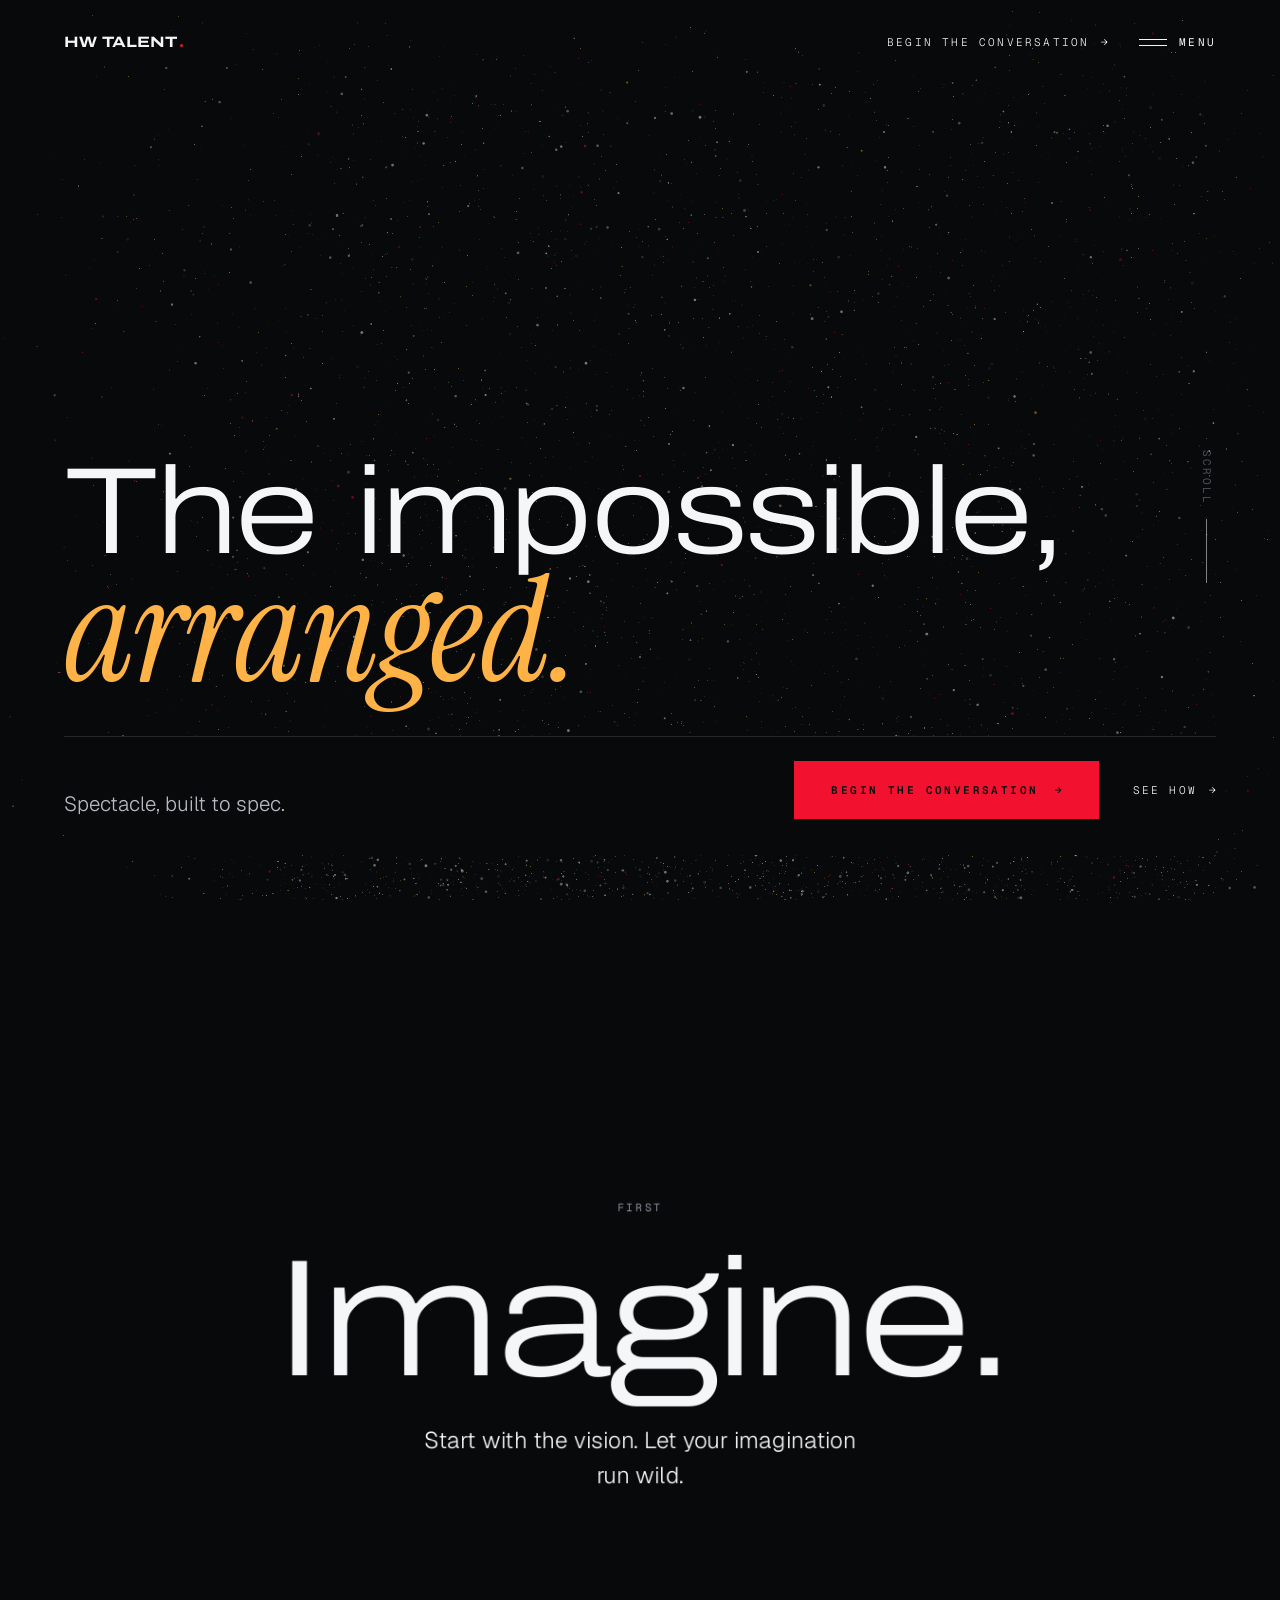
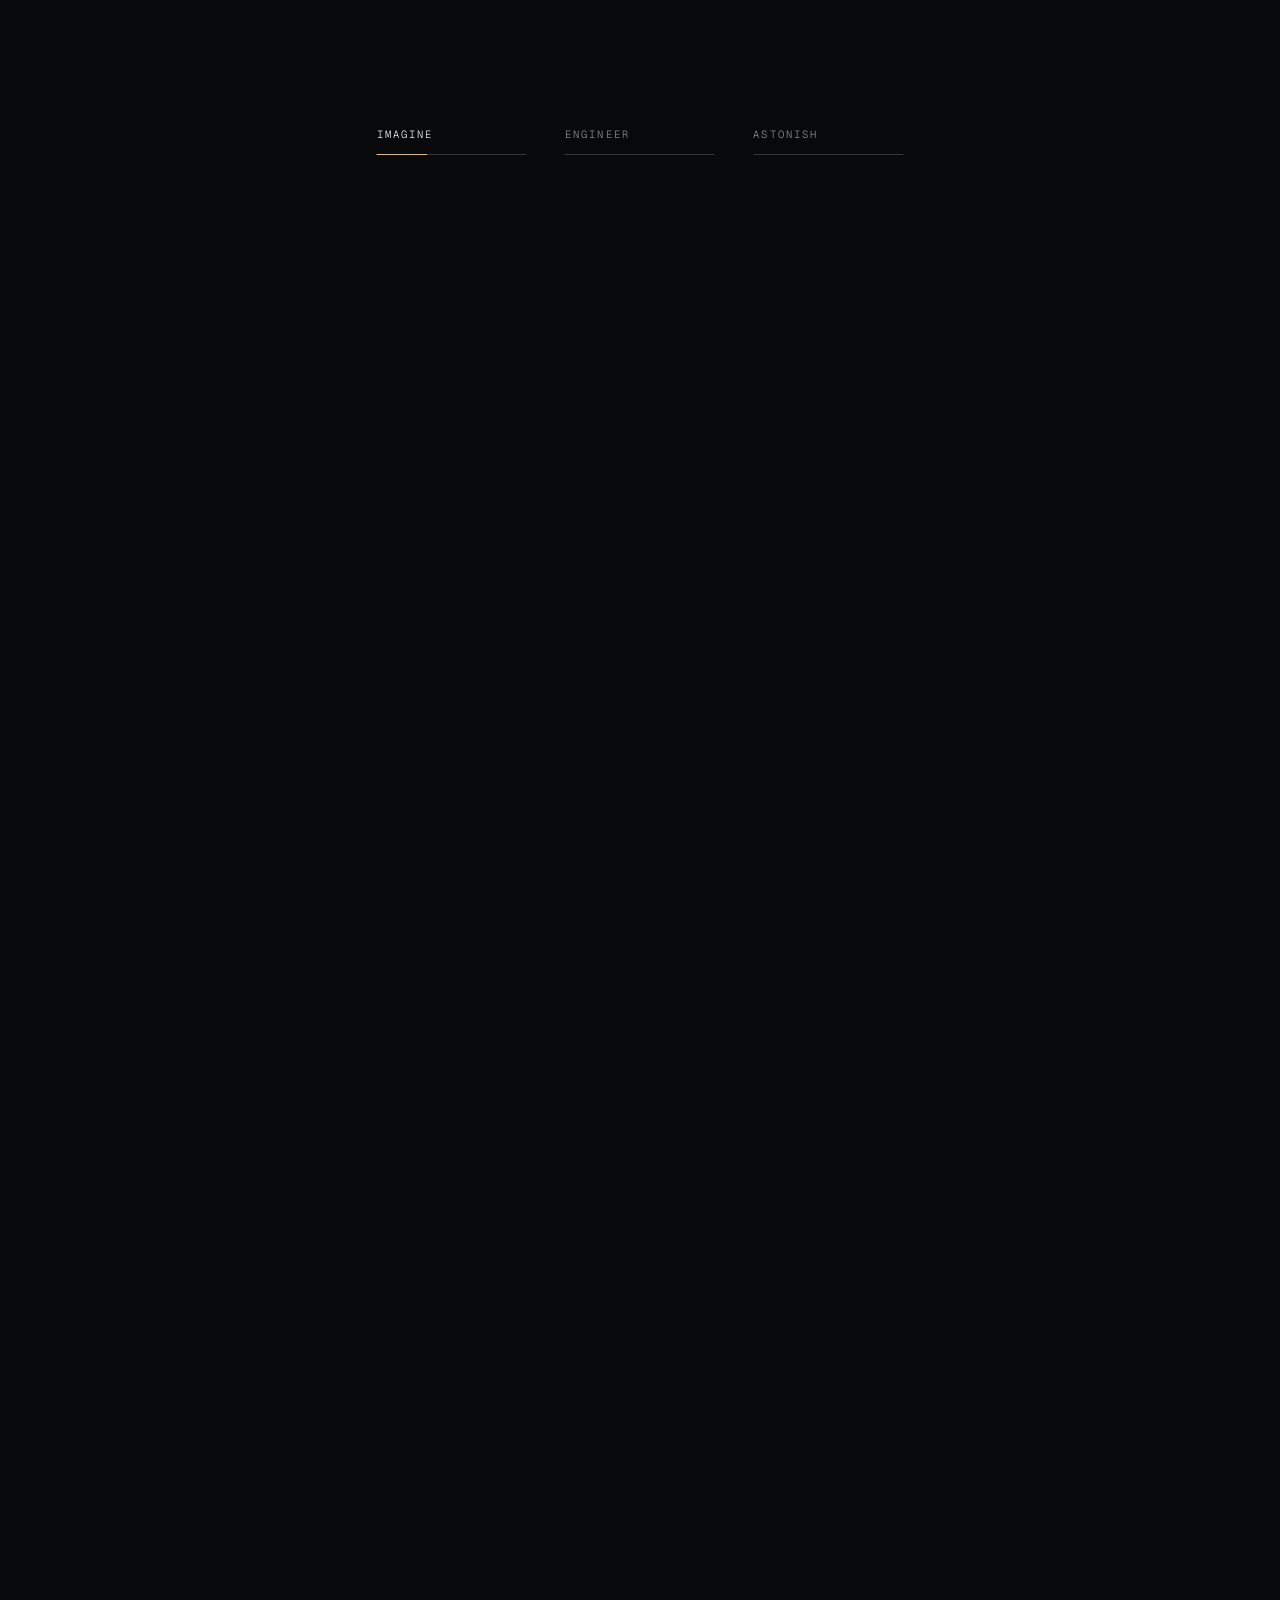
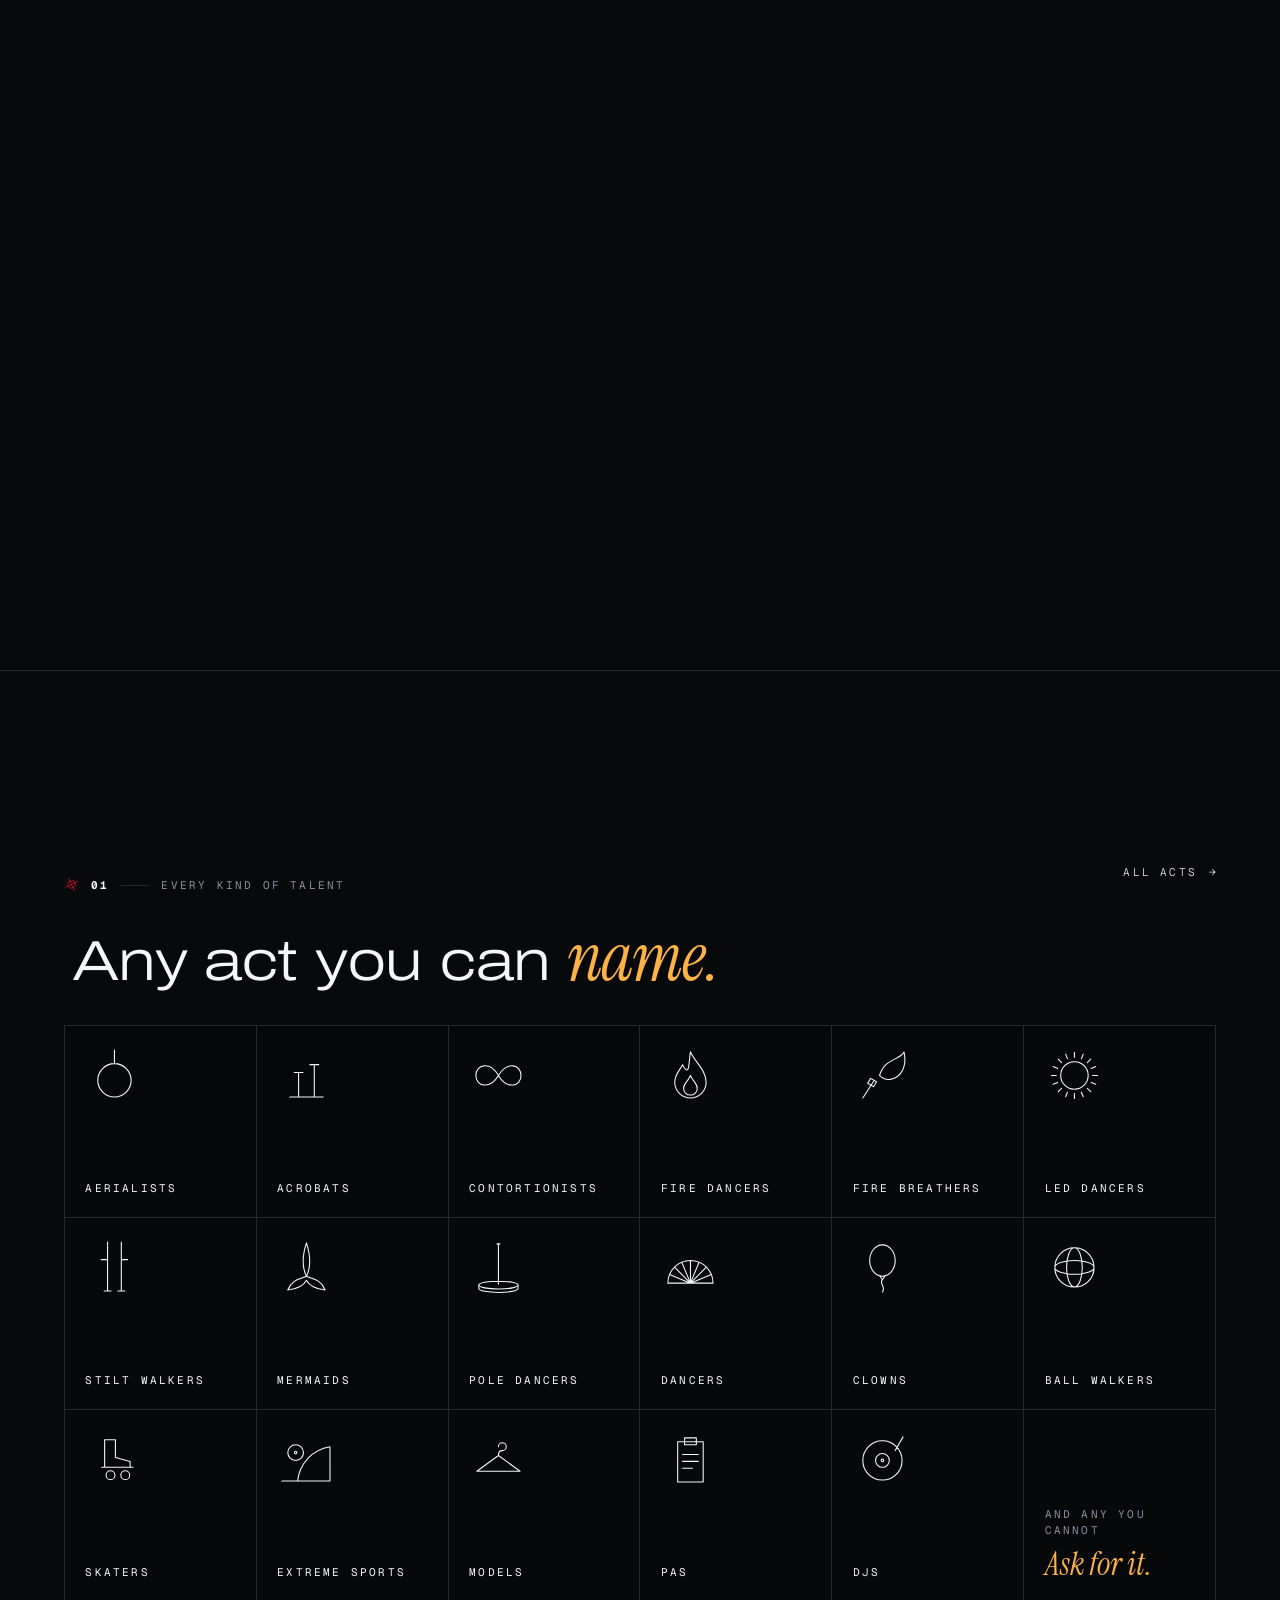
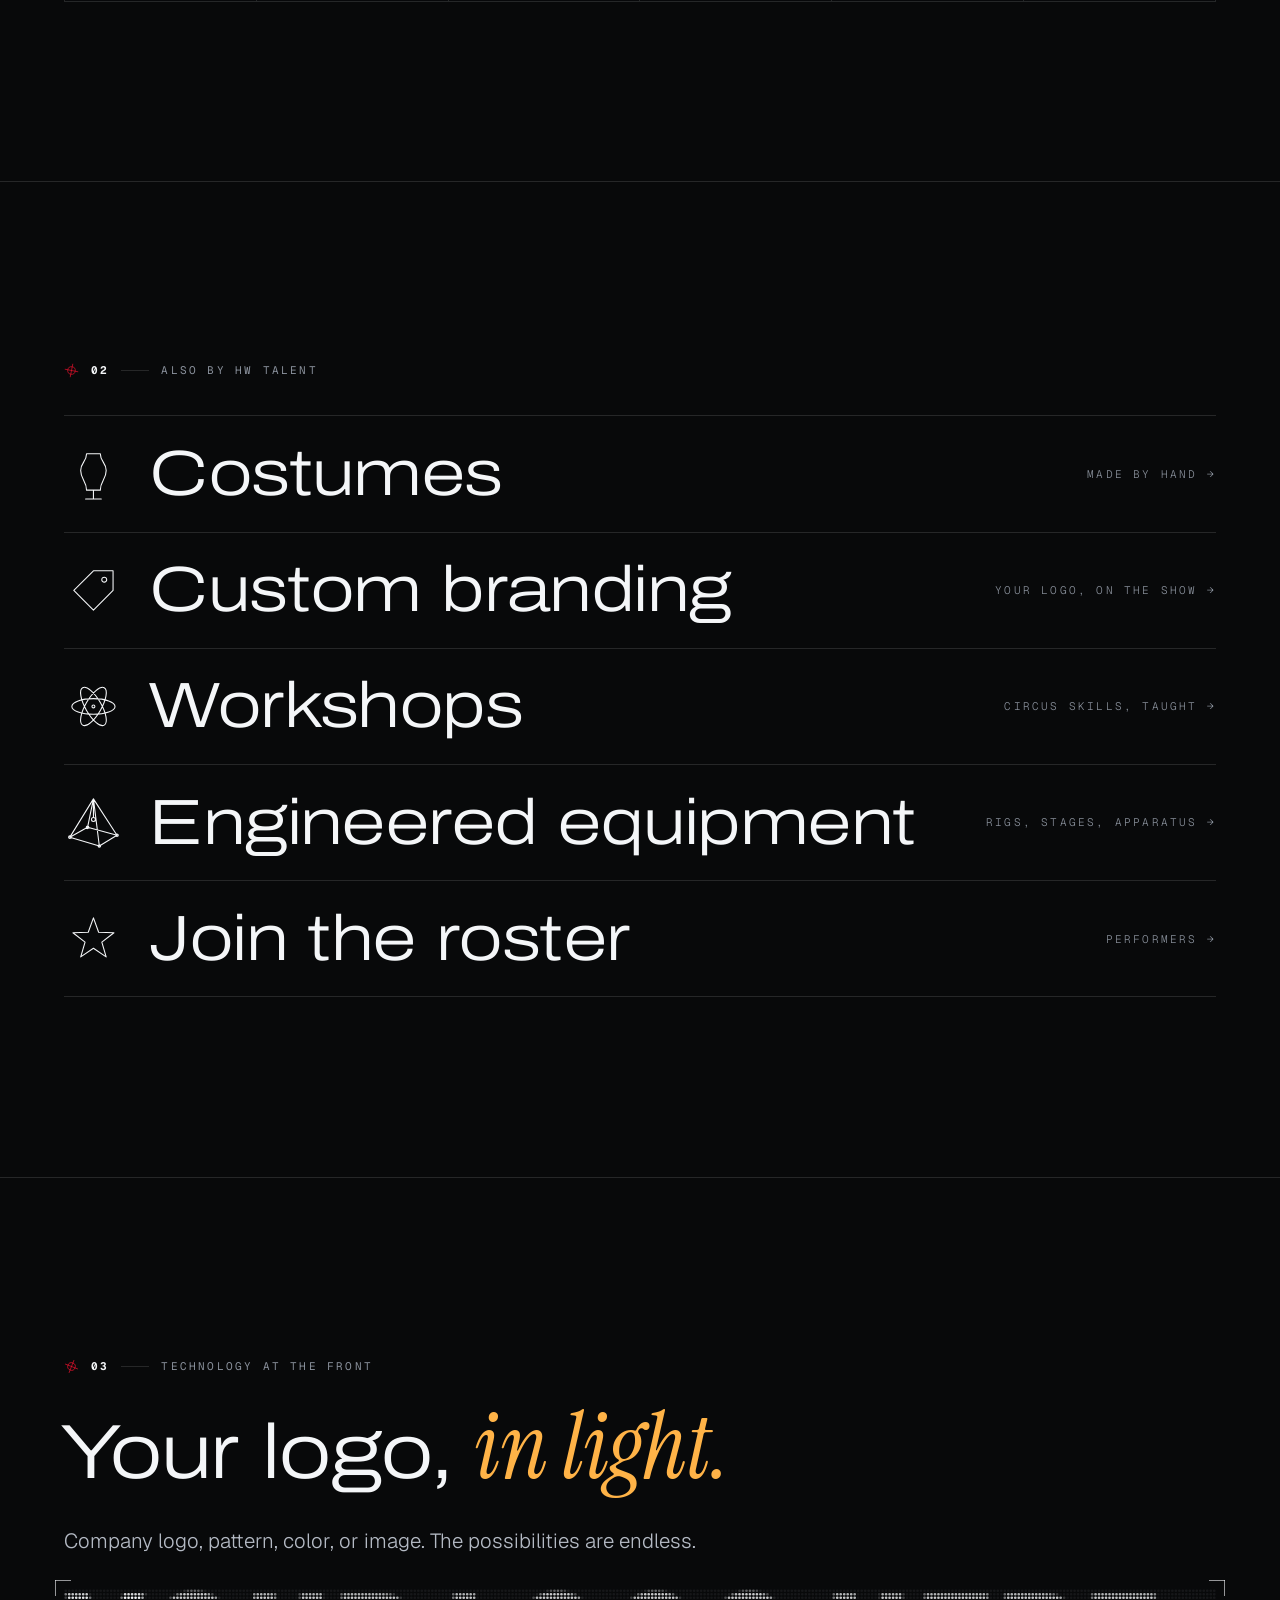
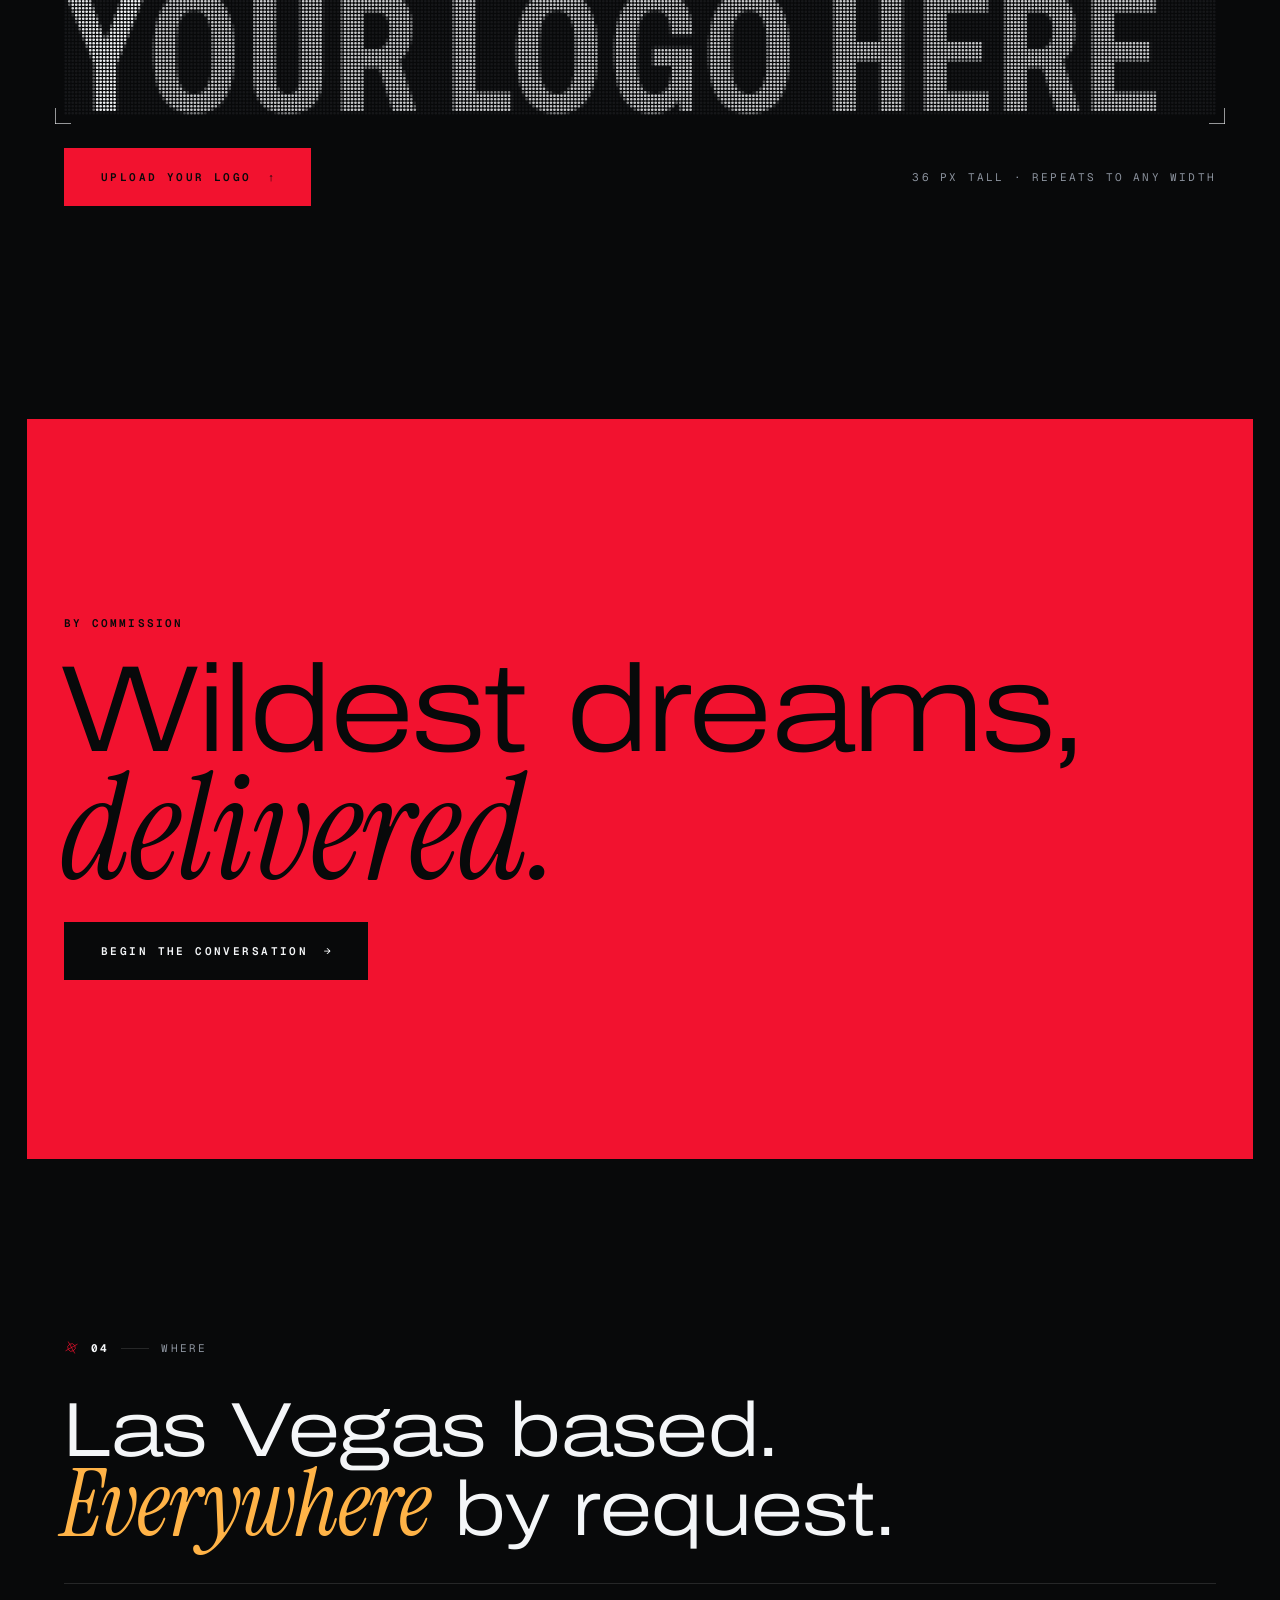
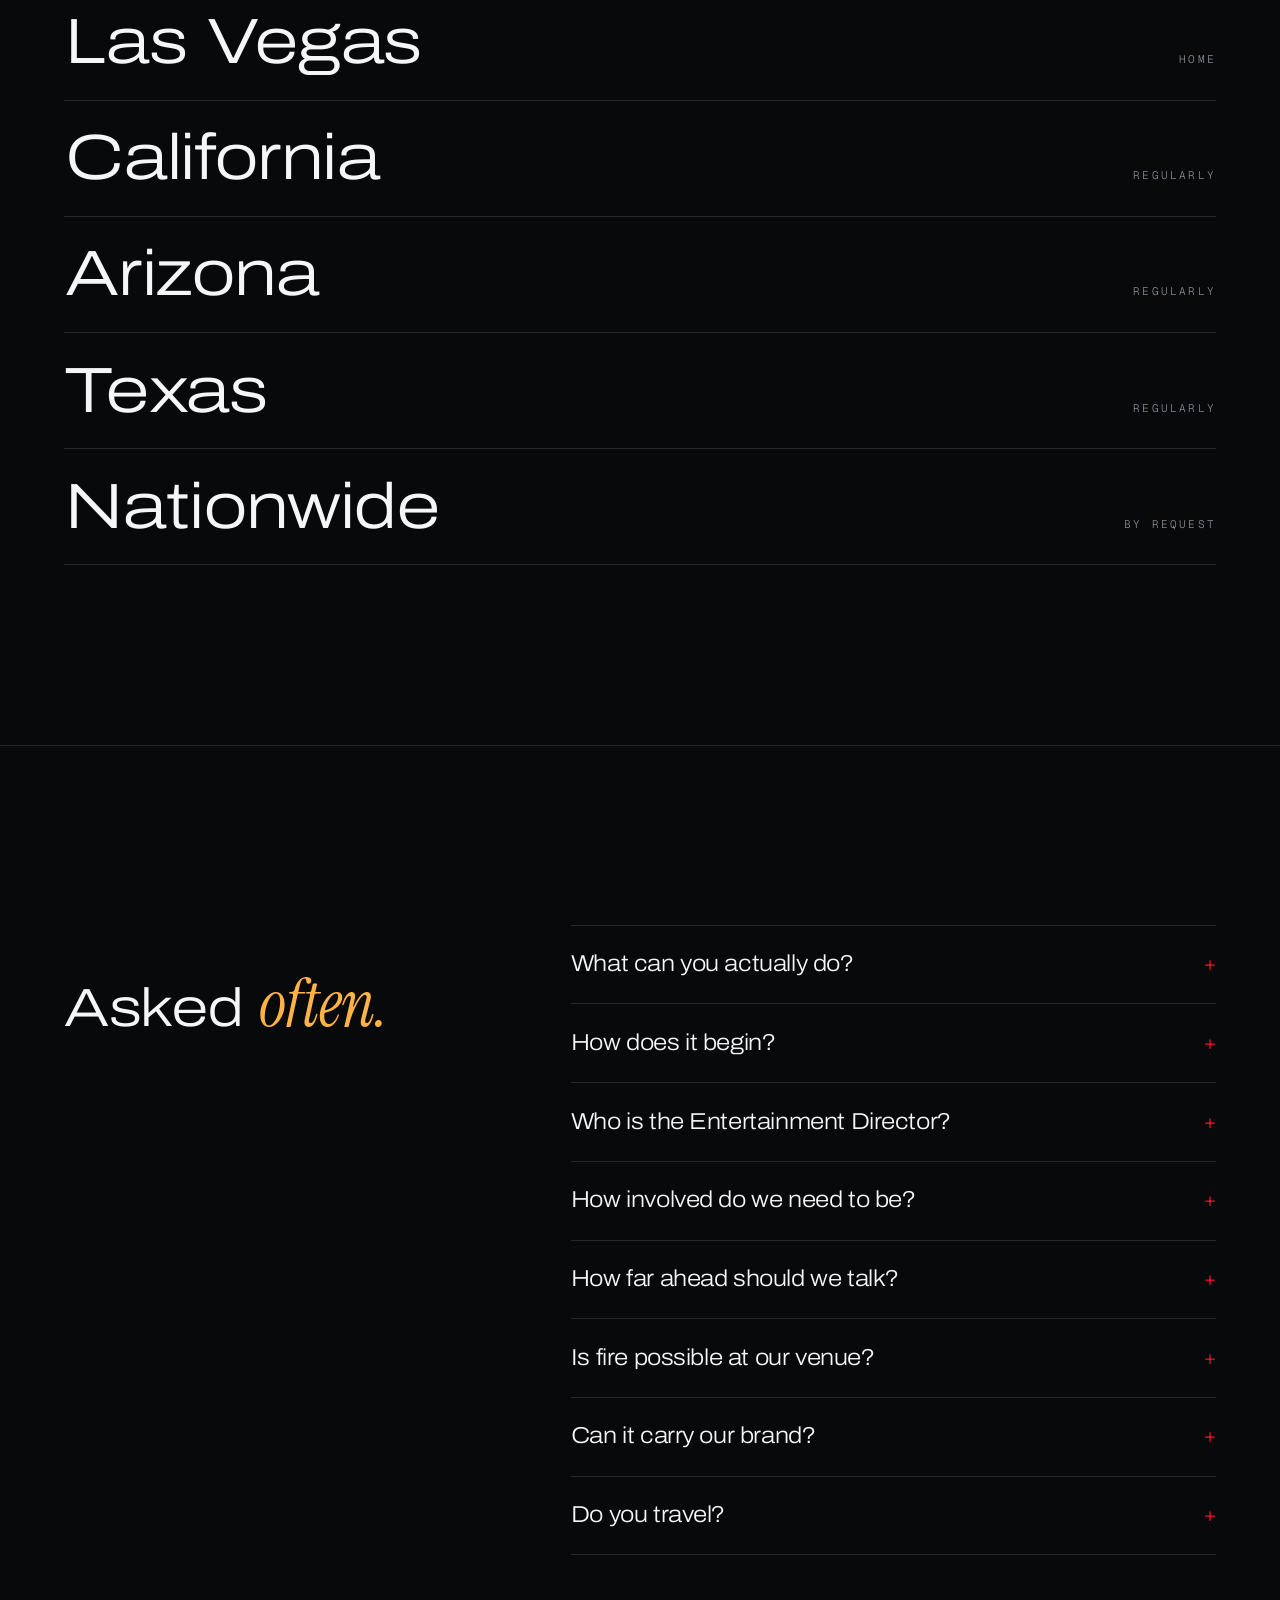
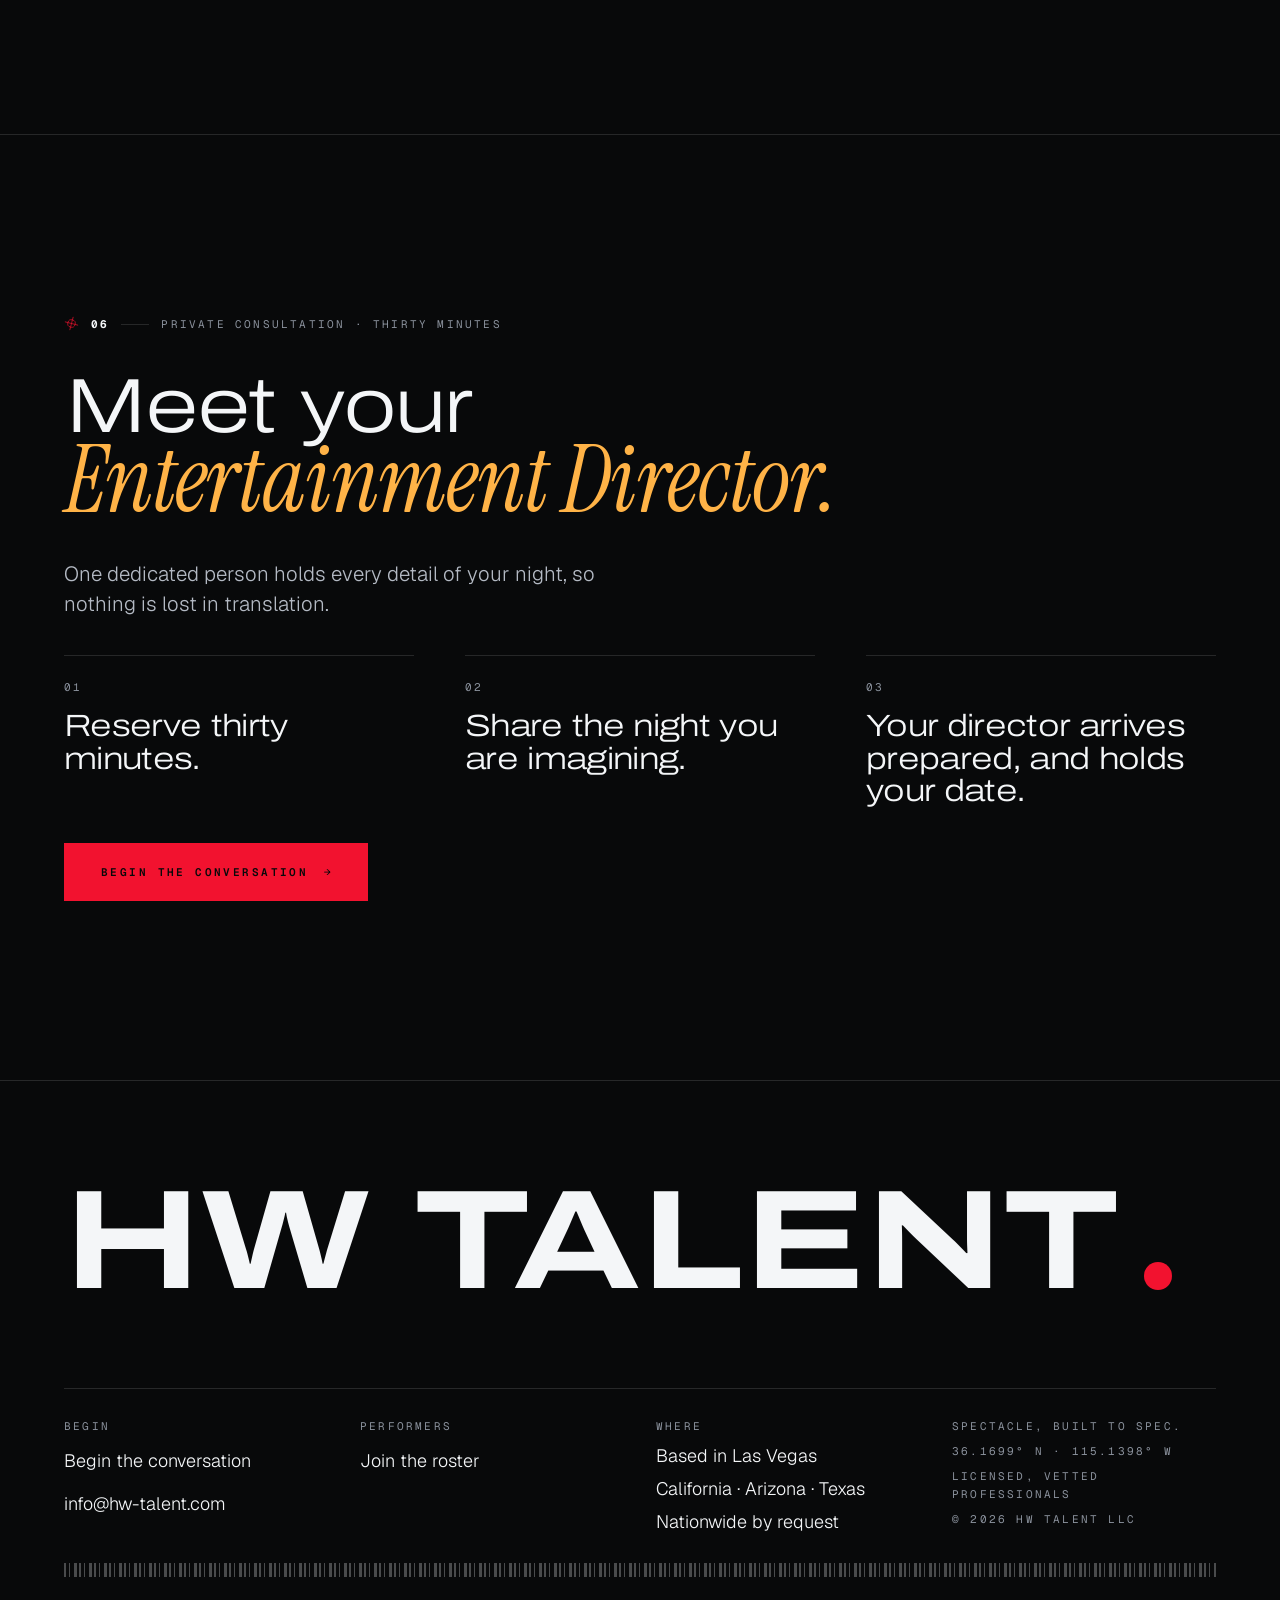
==== commit a73870a4: "Plain booking copy: remove the six cards, invented slogans and NDA mentions; LED line above the stri" ====
--- a/index.html
+++ b/index.html
@@ -4,16 +4,16 @@
 <meta charset="utf-8">
 <meta name="viewport" content="width=device-width, initial-scale=1">
 <title>HW Talent — The impossible, arranged.</title>
-<meta name="description" content="Spectacle, built to spec. Private entertainment by commission: costumes no one else owns, acts no one has seen, rigging and light engineered for your event. Under NDA. Las Vegas based, nationwide by request.">
+<meta name="description" content="Spectacle, built to spec. Every kind of talent, with costumes, rigging and light made for your event. Based in Las Vegas, working in California, Arizona, Texas and nationwide by request.">
 <meta property="og:type" content="website">
 <meta property="og:title" content="HW Talent — The impossible, arranged.">
-<meta property="og:description" content="Spectacle, built to spec. Private entertainment by commission: costumes no one else owns, acts no one has seen, rigging and light engineered for your event. Under NDA. Las Vegas based, nationwide by request.">
+<meta property="og:description" content="Spectacle, built to spec. Every kind of talent, with costumes, rigging and light made for your event. Based in Las Vegas, working in California, Arizona, Texas and nationwide by request.">
 <meta property="og:url" content="https://hw-talent.com/">
 <meta name="robots" content="noindex">
 <meta name="theme-color" content="#08090A">
 <link rel="canonical" href="https://hw-talent.com/">
 <link rel="icon" href="assets/img/favicon.svg" type="image/svg+xml">
-<link rel="stylesheet" href="assets/css/site.css?v=2790ffcf">
+<link rel="stylesheet" href="assets/css/site.css?v=ae11b08e">
 <script>document.documentElement.className="js";try{if(sessionStorage.getItem("hw-seen"))document.documentElement.className+=" seen"}catch(e){}</script>
 </head>
 <body>
@@ -24,7 +24,7 @@
 <div class="right"><a class="link" href="consult.html">Begin the conversation</a><button class="burger" type="button" aria-expanded="false" aria-controls="menu">Menu</button></div>
 </div></header>
 <nav class="menu" id="menu" aria-label="Main">
-<ul><li><a href="acts.html">Acts <span>Every kind of talent</span></a></li><li><a href="costumes.html">Costumes <span>Made by hand</span></a></li><li><a href="bespoke.html">Branding <span>Yours, and only yours</span></a></li><li><a href="workshops.html">Workshops <span>Circus skills, taught</span></a></li><li><a href="rentals.html">Equipment <span>Engineered, installed, lit</span></a></li><li><a href="join.html">Join <span>Performers</span></a></li><li><a href="consult.html">Your director <span>Thirty minutes, private</span></a></li></ul>
+<ul><li><a href="acts.html">Acts <span>Every kind of talent</span></a></li><li><a href="costumes.html">Costumes <span>Made by hand</span></a></li><li><a href="bespoke.html">Custom <span>Your logo, in light</span></a></li><li><a href="workshops.html">Workshops <span>Circus skills, taught</span></a></li><li><a href="rentals.html">Equipment <span>Engineered, installed, lit</span></a></li><li><a href="join.html">Join <span>Performers</span></a></li><li><a href="consult.html">Your director <span>Thirty minutes, private</span></a></li></ul>
 <div class="meta"><a class="lab w" href="mailto:info@hw-talent.com">info@hw-talent.com</a><span class="lab">Based in Las Vegas · Regularly in California, Arizona and Texas · Nationwide by request</span></div>
 </nav>
 <main id="main">
@@ -49,7 +49,6 @@
 </div>
 </section>
 
-<section class="sec"><div class="wrap stack"><span class="lab idx rv"><svg class="reg" viewBox="0 0 24 24" fill="none" stroke="currentColor" stroke-width="1" aria-hidden="true"><path d="M6 12 a6 6 0 1 0 12 0 a6 6 0 1 0 -12 0 M12 1 V23 M1 12 H23"/></svg><b class="n"></b>Only here</span><h2 class="d rv d1">Everything, better than <em>imagined.</em></h2><div class="cards"><a class="card rv" href="costumes.html" style="--i:0"><span class="ghost" aria-hidden="true">01</span><span class="lab w">01 / 06</span><div class="stack" style="gap:14px"><h3>One of one.</h3><p>Costumes no one else owns. Acts no one has seen.</p></div><span class="go" aria-hidden="true">→</span></a><a class="card rv" href="consult.html" style="--i:1"><span class="ghost" aria-hidden="true">02</span><span class="lab w">02 / 06</span><div class="stack" style="gap:14px"><h3>Under NDA.</h3><p>Private from the first call. Every artist, every crew member.</p></div><span class="go" aria-hidden="true">→</span></a><a class="card rv" href="acts.html" style="--i:2"><span class="ghost" aria-hidden="true">03</span><span class="lab w">03 / 06</span><div class="stack" style="gap:14px"><h3>Outstanding talent.</h3><p>Cast one by one. Never off a list.</p></div><span class="go" aria-hidden="true">→</span></a><a class="card rv" href="rentals.html" style="--i:3"><span class="ghost" aria-hidden="true">04</span><span class="lab w">04 / 06</span><div class="stack" style="gap:14px"><h3>Engineered equipment.</h3><p>Our own rigs and stages. Installed, lit and dressed by our crew.</p></div><span class="go" aria-hidden="true">→</span></a><a class="card rv" href="bespoke.html" style="--i:4"><span class="ghost" aria-hidden="true">05</span><span class="lab w">05 / 06</span><div class="stack" style="gap:14px"><h3>Your brand, only.</h3><p>On the costumes, the props and the light. Never ours.</p></div><span class="go" aria-hidden="true">→</span></a><a class="card rv" href="consult.html" style="--i:5"><span class="ghost" aria-hidden="true">06</span><span class="lab w">06 / 06</span><div class="stack" style="gap:14px"><h3>Entirely handled.</h3><p>As hands-on or as hands-off as you like.</p></div><span class="go" aria-hidden="true">→</span></a></div></div></section>
 
 <section class="sec rule"><div class="wrap stack">
 <div class="between"><span class="lab idx rv"><svg class="reg" viewBox="0 0 24 24" fill="none" stroke="currentColor" stroke-width="1" aria-hidden="true"><path d="M6 12 a6 6 0 1 0 12 0 a6 6 0 1 0 -12 0 M12 1 V23 M1 12 H23"/></svg><b class="n"></b>Every kind of talent</span><a class="link rv" href="acts.html">All acts</a></div>
@@ -57,21 +56,32 @@
 <div class="tiles"><a class="tile rv" href="acts.html#aerialists" style="--i:0"><svg class="ic" viewBox="0 0 120 120" fill="none" stroke="currentColor" stroke-width="2.2" stroke-linecap="round" stroke-linejoin="round" aria-hidden="true"><path pathLength="1" d="M26 70 a34 34 0 1 0 68 0 a34 34 0 1 0 -68 0 M60 36 V8"/></svg><span class="lab w">Aerialists</span></a><a class="tile rv" href="acts.html#acrobats" style="--i:1"><svg class="ic" viewBox="0 0 120 120" fill="none" stroke="currentColor" stroke-width="2.2" stroke-linecap="round" stroke-linejoin="round" aria-hidden="true"><path pathLength="1" d="M44 104 V54 M35 54 H53 M76 104 V38 M67 38 H85 M26 104 H94"/></svg><span class="lab w">Acrobats</span></a><a class="tile rv" href="acts.html#contortionists" style="--i:2"><svg class="ic" viewBox="0 0 120 120" fill="none" stroke="currentColor" stroke-width="2.2" stroke-linecap="round" stroke-linejoin="round" aria-hidden="true"><path pathLength="1" d="M60 60 C42 30 14 38 14 60 C14 82 42 90 60 60 C78 30 106 38 106 60 C106 82 78 90 60 60 Z"/></svg><span class="lab w">Contortionists</span></a><a class="tile rv" href="acts.html#fire-dancers" style="--i:3"><svg class="ic" viewBox="0 0 120 120" fill="none" stroke="currentColor" stroke-width="2.2" stroke-linecap="round" stroke-linejoin="round" aria-hidden="true"><path pathLength="1" d="M60 12 C72 36 92 50 92 74 A32 32 0 0 1 28 74 C28 58 38 50 44 38 C49 50 54 52 56 44 C58 34 58 24 60 12 Z M60 100 A14 14 0 0 1 46 86 C46 76 56 72 60 60 C64 72 74 76 74 86 A14 14 0 0 1 60 100 Z"/></svg><span class="lab w">Fire dancers</span></a><a class="tile rv" href="acts.html#fire-breathers" style="--i:4"><svg class="ic" viewBox="0 0 120 120" fill="none" stroke="currentColor" stroke-width="2.2" stroke-linecap="round" stroke-linejoin="round" aria-hidden="true"><path pathLength="1" d="M20 106 L42 72 M36 66 l12 7 l-6 10 l-12 -7 z M54 60 C66 24 94 30 104 12 C110 40 100 64 76 68 C68 69 60 66 54 60 Z"/></svg><span class="lab w">Fire breathers</span></a><a class="tile rv" href="acts.html#led-dancers" style="--i:5"><svg class="ic" viewBox="0 0 120 120" fill="none" stroke="currentColor" stroke-width="2.2" stroke-linecap="round" stroke-linejoin="round" aria-hidden="true"><path pathLength="1" d="M32 60 a28 28 0 1 0 56 0 a28 28 0 1 0 -56 0 M97.0 60.0 L107.0 60.0 M94.2 45.8 L103.4 42.0 M86.2 33.8 L93.2 26.8 M74.2 25.8 L78.0 16.6 M60.0 23.0 L60.0 13.0 M45.8 25.8 L42.0 16.6 M33.8 33.8 L26.8 26.8 M25.8 45.8 L16.6 42.0 M23.0 60.0 L13.0 60.0 M25.8 74.2 L16.6 78.0 M33.8 86.2 L26.8 93.2 M45.8 94.2 L42.0 103.4 M60.0 97.0 L60.0 107.0 M74.2 94.2 L78.0 103.4 M86.2 86.2 L93.2 93.2 M94.2 74.2 L103.4 78.0"/></svg><span class="lab w">LED dancers</span></a><a class="tile rv" href="acts.html#stilt-walkers" style="--i:6"><svg class="ic" viewBox="0 0 120 120" fill="none" stroke="currentColor" stroke-width="2.2" stroke-linecap="round" stroke-linejoin="round" aria-hidden="true"><path pathLength="1" d="M46 8 V108 M46 44 H33 M74 8 V108 M74 44 H87 M39 108 H53 M67 108 H81"/></svg><span class="lab w">Stilt walkers</span></a><a class="tile rv" href="acts.html#mermaids" style="--i:7"><svg class="ic" viewBox="0 0 120 120" fill="none" stroke="currentColor" stroke-width="2.2" stroke-linecap="round" stroke-linejoin="round" aria-hidden="true"><path pathLength="1" d="M60 10 C51 38 51 60 60 78 C69 60 69 38 60 10 Z M60 78 C48 84 30 84 22 106 C40 104 54 98 60 86 C66 98 80 104 98 106 C90 84 72 84 60 78 Z"/></svg><span class="lab w">Mermaids</span></a><a class="tile rv" href="acts.html#pole-dancers" style="--i:8"><svg class="ic" viewBox="0 0 120 120" fill="none" stroke="currentColor" stroke-width="2.2" stroke-linecap="round" stroke-linejoin="round" aria-hidden="true"><path pathLength="1" d="M60 12 V94 M57 12 h6 M20 96 a40 8 0 1 0 80 0 a40 8 0 1 0 -80 0 M20 96 v7 a40 8 0 0 0 80 0 v-7"/></svg><span class="lab w">Pole dancers</span></a><a class="tile rv" href="acts.html#dancers" style="--i:9"><svg class="ic" viewBox="0 0 120 120" fill="none" stroke="currentColor" stroke-width="2.2" stroke-linecap="round" stroke-linejoin="round" aria-hidden="true"><path pathLength="1" d="M14 92 A46 46 0 0 1 106 92 Z M60.0 92.0 L102.5 74.4 M60.0 92.0 L92.5 59.5 M60.0 92.0 L77.6 49.5 M60.0 92.0 L60.0 46.0 M60.0 92.0 L42.4 49.5 M60.0 92.0 L27.5 59.5 M60.0 92.0 L17.5 74.4"/></svg><span class="lab w">Dancers</span></a><a class="tile rv" href="acts.html#clowns" style="--i:10"><svg class="ic" viewBox="0 0 120 120" fill="none" stroke="currentColor" stroke-width="2.2" stroke-linecap="round" stroke-linejoin="round" aria-hidden="true"><path pathLength="1" d="M34 46 a26 32 0 1 0 52 0 a26 32 0 1 0 -52 0 M55 78 l5 7 l5 -7 M60 85 C52 92 68 100 60 110"/></svg><span class="lab w">Clowns</span></a><a class="tile rv" href="acts.html#ball-walkers" style="--i:11"><svg class="ic" viewBox="0 0 120 120" fill="none" stroke="currentColor" stroke-width="2.2" stroke-linecap="round" stroke-linejoin="round" aria-hidden="true"><path pathLength="1" d="M20 60 a40 40 0 1 0 80 0 a40 40 0 1 0 -80 0 M44 60 a16 40 0 1 0 32 0 a16 40 0 1 0 -32 0 M20 60 a40 14 0 1 0 80 0 a40 14 0 1 0 -80 0"/></svg><span class="lab w">Ball walkers</span></a><a class="tile rv" href="acts.html#skaters" style="--i:12"><svg class="ic" viewBox="0 0 120 120" fill="none" stroke="currentColor" stroke-width="2.2" stroke-linecap="round" stroke-linejoin="round" aria-hidden="true"><path pathLength="1" d="M40 20 H62 V56 L92 64 V76 H40 Z M34 76 H98 M43 92 a9 9 0 1 0 18 0 a9 9 0 1 0 -18 0 M73 92 a9 9 0 1 0 18 0 a9 9 0 1 0 -18 0"/></svg><span class="lab w">Skaters</span></a><a class="tile rv" href="acts.html#extreme-sports" style="--i:13"><svg class="ic" viewBox="0 0 120 120" fill="none" stroke="currentColor" stroke-width="2.2" stroke-linecap="round" stroke-linejoin="round" aria-hidden="true"><path pathLength="1" d="M10 104 H108 V34 C72 40 46 68 42 104 M22 46 a16 16 0 1 0 32 0 a16 16 0 1 0 -32 0 M35.4 46 a2.6 2.6 0 1 0 5.2 0 a2.6 2.6 0 1 0 -5.2 0"/></svg><span class="lab w">Extreme sports</span></a><a class="tile rv" href="acts.html#models" style="--i:14"><svg class="ic" viewBox="0 0 120 120" fill="none" stroke="currentColor" stroke-width="2.2" stroke-linecap="round" stroke-linejoin="round" aria-hidden="true"><path pathLength="1" d="M60 34 a8 8 0 1 1 8 8 c-6 0 -8 4 -8 10 M60 52 L104 84 H16 Z"/></svg><span class="lab w">Models</span></a><a class="tile rv" href="acts.html#pas" style="--i:15"><svg class="ic" viewBox="0 0 120 120" fill="none" stroke="currentColor" stroke-width="2.2" stroke-linecap="round" stroke-linejoin="round" aria-hidden="true"><path pathLength="1" d="M34 24 H86 V106 H34 Z M48 16 H72 V30 H48 Z M44 50 H76 M44 64 H76 M44 78 H64"/></svg><span class="lab w">PAs</span></a><a class="tile rv" href="acts.html#djs" style="--i:16"><svg class="ic" viewBox="0 0 120 120" fill="none" stroke="currentColor" stroke-width="2.2" stroke-linecap="round" stroke-linejoin="round" aria-hidden="true"><path pathLength="1" d="M20 62 a40 40 0 1 0 80 0 a40 40 0 1 0 -80 0 M46 62 a14 14 0 1 0 28 0 a14 14 0 1 0 -28 0 M57.4 62 a2.6 2.6 0 1 0 5.2 0 a2.6 2.6 0 1 0 -5.2 0 M102 14 L86 42"/></svg><span class="lab w">DJs</span></a><a class="tile ask rv" href="consult.html" style="--i:17"><span class="lab">And any you cannot</span><strong>Ask for it.</strong></a></div>
 </div></section>
 
+<section class="sec rule"><div class="wrap stack">
+<span class="lab idx rv"><svg class="reg" viewBox="0 0 24 24" fill="none" stroke="currentColor" stroke-width="1" aria-hidden="true"><path d="M6 12 a6 6 0 1 0 12 0 a6 6 0 1 0 -12 0 M12 1 V23 M1 12 H23"/></svg><b class="n"></b>Also by HW Talent</span>
+<div class="rows">
+<a class="rv has-ic" href="costumes.html"><svg class="ic" viewBox="0 0 120 120" fill="none" stroke="currentColor" stroke-width="2.2" stroke-linecap="round" stroke-linejoin="round" aria-hidden="true"><path d="M46 18 H74 M46 18 C46 34 34 36 34 52 C34 70 46 74 46 92 H74 C74 74 86 70 86 52 C86 36 74 34 74 18 M60 92 V110 M44 110 H76"/></svg><strong>Costumes</strong><span>Made by hand →</span></a>
+<a class="rv has-ic" href="bespoke.html"><svg class="ic" viewBox="0 0 120 120" fill="none" stroke="currentColor" stroke-width="2.2" stroke-linecap="round" stroke-linejoin="round" aria-hidden="true"><path d="M20 60 L60 20 H100 V60 L60 100 Z M77 38 a5 5 0 1 0 10 0 a5 5 0 1 0 -10 0"/></svg><strong>Custom branding</strong><span>Your logo, on the show →</span></a>
+<a class="rv has-ic" href="workshops.html"><svg class="ic" viewBox="0 0 120 120" fill="none" stroke="currentColor" stroke-width="2.2" stroke-linecap="round" stroke-linejoin="round" aria-hidden="true"><path d="M16 60 a44 16 0 1 0 88 0 a44 16 0 1 0 -88 0 M38 21.9 a44 16 60 1 0 44 76.2 a44 16 60 1 0 -44 -76.2 M82 21.9 a44 16 -60 1 0 -44 76.2 a44 16 -60 1 0 44 -76.2 M57 60 a3 3 0 1 0 6 0 a3 3 0 1 0 -6 0"/></svg><strong>Workshops</strong><span>Circus skills, taught →</span></a>
+<a class="rv has-ic" href="rentals.html"><svg class="ic" viewBox="0 0 120 120" fill="none" stroke="currentColor" stroke-width="2.2" stroke-linecap="round" stroke-linejoin="round" aria-hidden="true"><path d="M12 90 L72 108 L108 86 L48 70 Z M12 90 L60 12 M72 108 L60 12 M108 86 L60 12 M48 70 L60 12 M60 12 V50 M56 54 a4 4 0 1 0 8 0 a4 4 0 1 0 -8 0 M9.4 90 a2.6 2.6 0 1 0 5.2 0 a2.6 2.6 0 1 0 -5.2 0 M69.4 108 a2.6 2.6 0 1 0 5.2 0 a2.6 2.6 0 1 0 -5.2 0 M105.4 86 a2.6 2.6 0 1 0 5.2 0 a2.6 2.6 0 1 0 -5.2 0 M45.4 70 a2.6 2.6 0 1 0 5.2 0 a2.6 2.6 0 1 0 -5.2 0"/></svg><strong>Engineered equipment</strong><span>Rigs, stages, apparatus →</span></a>
+<a class="rv has-ic" href="join.html"><svg class="ic" viewBox="0 0 120 120" fill="none" stroke="currentColor" stroke-width="2.2" stroke-linecap="round" stroke-linejoin="round" aria-hidden="true"><path d="M60.0 18.0 L49.4 47.4 L18.2 48.4 L42.9 67.6 L34.1 97.6 L60.0 80.0 L85.9 97.6 L77.1 67.6 L101.8 48.4 L70.6 47.4 Z"/></svg><strong>Join the roster</strong><span>Performers →</span></a>
+</div>
+</div></section>
 <section class="sec rule" id="led"><div class="wrap stack">
 <span class="lab idx rv"><svg class="reg" viewBox="0 0 24 24" fill="none" stroke="currentColor" stroke-width="1" aria-hidden="true"><path d="M6 12 a6 6 0 1 0 12 0 a6 6 0 1 0 -12 0 M12 1 V23 M1 12 H23"/></svg><b class="n"></b>Technology at the front</span>
 <h2 class="d rv d1">Your logo, <em>in light.</em></h2>
 <div class="led rv d2" data-ledbox>
+<p class="lead">Company logo, pattern, color, or image. The possibilities are endless.</p>
 <div class="ledframe frame"><canvas data-led role="img" aria-label="An LED strip 36 pixels tall, showing the words your logo here, or the image you upload"></canvas></div>
-<div class="between ledmeta"><span class="lab w" data-led-name>Your logo here</span><span class="lab">36 px tall · Repeats to any width</span></div>
-<div class="row ledup">
+<div class="between ledmeta">
 <label class="btn filebtn"><input type="file" accept="image/*" data-led-file><span>Upload your logo</span></label>
+<span class="lab">36 px tall · Repeats to any width</span>
 </div>
-<p class="lead">Company logo, pattern, color, or image. The possibilities are endless.</p>
+<span class="ledsay" data-led-name>Your logo here</span>
 <p class="ledsay" data-led-status role="status" aria-live="polite"></p>
 </div>
 </div></section>
 
-<section class="sec panel"><div class="wrap between"><div class="stack" style="gap:18px"><span class="lab">By private commission</span><h2 class="d rv">Wildest dreams, <em>delivered.</em></h2></div><a class="btn ink rv d1" href="consult.html">Begin the conversation</a></div></section>
+<section class="sec panel"><div class="wrap between"><div class="stack" style="gap:18px"><span class="lab">By commission</span><h2 class="d rv">Wildest dreams, <em>delivered.</em></h2></div><a class="btn ink rv d1" href="consult.html">Begin the conversation</a></div></section>
 
 <section class="sec"><div class="wrap stack">
 <span class="lab idx rv"><svg class="reg" viewBox="0 0 24 24" fill="none" stroke="currentColor" stroke-width="1" aria-hidden="true"><path d="M6 12 a6 6 0 1 0 12 0 a6 6 0 1 0 -12 0 M12 1 V23 M1 12 H23"/></svg><b class="n"></b>Where</span>
@@ -79,17 +89,7 @@
 <ul class="rows rv d2"><li><strong>Las Vegas</strong><span>Home</span></li><li><strong>California</strong><span>Regularly</span></li><li><strong>Arizona</strong><span>Regularly</span></li><li><strong>Texas</strong><span>Regularly</span></li><li><strong>Nationwide</strong><span>By request</span></li></ul>
 </div></section>
 
-<section class="sec rule"><div class="wrap stack">
-<span class="lab idx rv"><svg class="reg" viewBox="0 0 24 24" fill="none" stroke="currentColor" stroke-width="1" aria-hidden="true"><path d="M6 12 a6 6 0 1 0 12 0 a6 6 0 1 0 -12 0 M12 1 V23 M1 12 H23"/></svg><b class="n"></b>Also by HW Talent</span>
-<div class="rows">
-<a class="rv has-ic" href="costumes.html"><svg class="ic" viewBox="0 0 120 120" fill="none" stroke="currentColor" stroke-width="2.2" stroke-linecap="round" stroke-linejoin="round" aria-hidden="true"><path d="M46 18 H74 M46 18 C46 34 34 36 34 52 C34 70 46 74 46 92 H74 C74 74 86 70 86 52 C86 36 74 34 74 18 M60 92 V110 M44 110 H76"/></svg><strong>Costumes</strong><span>Made by hand →</span></a>
-<a class="rv has-ic" href="bespoke.html"><svg class="ic" viewBox="0 0 120 120" fill="none" stroke="currentColor" stroke-width="2.2" stroke-linecap="round" stroke-linejoin="round" aria-hidden="true"><path d="M20 60 L60 20 H100 V60 L60 100 Z M77 38 a5 5 0 1 0 10 0 a5 5 0 1 0 -10 0"/></svg><strong>Private branding</strong><span>Yours, and only yours →</span></a>
-<a class="rv has-ic" href="workshops.html"><svg class="ic" viewBox="0 0 120 120" fill="none" stroke="currentColor" stroke-width="2.2" stroke-linecap="round" stroke-linejoin="round" aria-hidden="true"><path d="M16 60 a44 16 0 1 0 88 0 a44 16 0 1 0 -88 0 M38 21.9 a44 16 60 1 0 44 76.2 a44 16 60 1 0 -44 -76.2 M82 21.9 a44 16 -60 1 0 -44 76.2 a44 16 -60 1 0 44 -76.2 M57 60 a3 3 0 1 0 6 0 a3 3 0 1 0 -6 0"/></svg><strong>Workshops</strong><span>Circus skills, taught →</span></a>
-<a class="rv has-ic" href="rentals.html"><svg class="ic" viewBox="0 0 120 120" fill="none" stroke="currentColor" stroke-width="2.2" stroke-linecap="round" stroke-linejoin="round" aria-hidden="true"><path d="M12 90 L72 108 L108 86 L48 70 Z M12 90 L60 12 M72 108 L60 12 M108 86 L60 12 M48 70 L60 12 M60 12 V50 M56 54 a4 4 0 1 0 8 0 a4 4 0 1 0 -8 0 M9.4 90 a2.6 2.6 0 1 0 5.2 0 a2.6 2.6 0 1 0 -5.2 0 M69.4 108 a2.6 2.6 0 1 0 5.2 0 a2.6 2.6 0 1 0 -5.2 0 M105.4 86 a2.6 2.6 0 1 0 5.2 0 a2.6 2.6 0 1 0 -5.2 0 M45.4 70 a2.6 2.6 0 1 0 5.2 0 a2.6 2.6 0 1 0 -5.2 0"/></svg><strong>Engineered equipment</strong><span>Rigs, stages, apparatus →</span></a>
-<a class="rv has-ic" href="join.html"><svg class="ic" viewBox="0 0 120 120" fill="none" stroke="currentColor" stroke-width="2.2" stroke-linecap="round" stroke-linejoin="round" aria-hidden="true"><path d="M60.0 18.0 L49.4 47.4 L18.2 48.4 L42.9 67.6 L34.1 97.6 L60.0 80.0 L85.9 97.6 L77.1 67.6 L101.8 48.4 L70.6 47.4 Z"/></svg><strong>Join the roster</strong><span>Performers →</span></a>
-</div>
-</div></section>
-<section class="sec rule"><div class="wrap faq"><div class="stack"><span class="lab idx rv"><svg class="reg" viewBox="0 0 24 24" fill="none" stroke="currentColor" stroke-width="1" aria-hidden="true"><path d="M6 12 a6 6 0 1 0 12 0 a6 6 0 1 0 -12 0 M12 1 V23 M1 12 H23"/></svg><b class="n"></b>Questions</span><h2 class="d rv d1">Asked <em>often.</em></h2></div><div class="rv d2"><details class="q"><summary>What can you actually do?</summary><p>Almost anything a body, a flame or a light can do. If it has never been done, even better.</p></details><details class="q"><summary>How does it begin?</summary><p>With thirty minutes. Your Entertainment Director learns the night you are imagining. Then we design it, cast it, build it and run it.</p></details><details class="q"><summary>Is it confidential?</summary><p>Completely. We work under NDA, and so does every artist and every crew member. Your event is never named, posted or discussed.</p></details><details class="q"><summary>Who is the Entertainment Director?</summary><p>One person, dedicated to your event, who holds every detail from the first call to the final bow. Nothing is lost in translation.</p></details><details class="q"><summary>How involved do we need to be?</summary><p>As hands-on or as hands-off as you like. Approve every stitch, or hand us the night and arrive as a guest.</p></details><details class="q"><summary>How far ahead should we talk?</summary><p>The earlier, the wilder. Costumes are made by hand and shows are built from nothing. Short notice is still worth a call.</p></details><details class="q"><summary>Is fire possible at our venue?</summary><p>Usually. Our fire artists are licensed, vetted professionals, and we arrange it with your venue directly.</p></details><details class="q"><summary>Whose name is on the night?</summary><p>Yours, and only yours. On the costumes, on the props and in the light itself. Ours appears nowhere.</p></details><details class="q"><summary>Do you travel?</summary><p>Yes. We are based in Las Vegas and regularly work in California, Arizona and Texas. Anywhere else in the country, ask.</p></details></div></div></section>
+<section class="sec rule"><div class="wrap faq"><div class="stack"><span class="lab idx rv"><svg class="reg" viewBox="0 0 24 24" fill="none" stroke="currentColor" stroke-width="1" aria-hidden="true"><path d="M6 12 a6 6 0 1 0 12 0 a6 6 0 1 0 -12 0 M12 1 V23 M1 12 H23"/></svg><b class="n"></b>Questions</span><h2 class="d rv d1">Asked <em>often.</em></h2></div><div class="rv d2"><details class="q"><summary>What can you actually do?</summary><p>Almost anything a body, a flame or a light can do. If it has never been done, even better.</p></details><details class="q"><summary>How does it begin?</summary><p>With thirty minutes. Your Entertainment Director learns the night you are imagining. Then we design it, cast it, build it and run it.</p></details><details class="q"><summary>Who is the Entertainment Director?</summary><p>One person, dedicated to your event, who holds every detail from the first call to the final bow. Nothing is lost in translation.</p></details><details class="q"><summary>How involved do we need to be?</summary><p>As hands-on or as hands-off as you like. Approve every stitch, or hand us the night and arrive as a guest.</p></details><details class="q"><summary>How far ahead should we talk?</summary><p>The earlier, the wilder. Costumes are made by hand and shows are built from nothing. Short notice is still worth a call.</p></details><details class="q"><summary>Is fire possible at our venue?</summary><p>Usually. Our fire artists are licensed, vetted professionals, and we arrange it with your venue directly.</p></details><details class="q"><summary>Can it carry our brand?</summary><p>Yes. Your logo on the costumes, on the props, and in the light itself.</p></details><details class="q"><summary>Do you travel?</summary><p>Yes. We are based in Las Vegas and regularly work in California, Arizona and Texas. Anywhere else in the country, ask.</p></details></div></div></section>
 <section class="sec rule director" id="consult"><div class="wrap stack"><span class="lab idx rv"><svg class="reg" viewBox="0 0 24 24" fill="none" stroke="currentColor" stroke-width="1" aria-hidden="true"><path d="M6 12 a6 6 0 1 0 12 0 a6 6 0 1 0 -12 0 M12 1 V23 M1 12 H23"/></svg><b class="n"></b>Private consultation · Thirty minutes</span><h2 class="d rv d1">Meet your <em>Entertainment Director.</em></h2><p class="lead rv d2">One dedicated person holds every detail of your night, so nothing is lost in translation.</p><ol class="steps rv d2"><li><span class="lab">01</span><strong>Reserve thirty minutes.</strong></li><li><span class="lab">02</span><strong>Share the night you are imagining.</strong></li><li><span class="lab">03</span><strong>Your director arrives prepared, and holds your date.</strong></li></ol><div class="row rv d3"><a class="btn" href="consult.html">Begin the conversation</a></div></div></section>
 
 </main>
--- a/assets/css/site.css
+++ b/assets/css/site.css
@@ -547,3 +547,7 @@
   .tile.in:hover .ic path{animation:none}
   .js .hero>.wrap,.js .pagehead>.wrap{transform:none;opacity:1}
 }
+
+/* the LED line sits above the strip, on one line where there is room */
+.led .lead{max-width:none}
+.led{gap:clamp(22px,2.6vw,36px)}
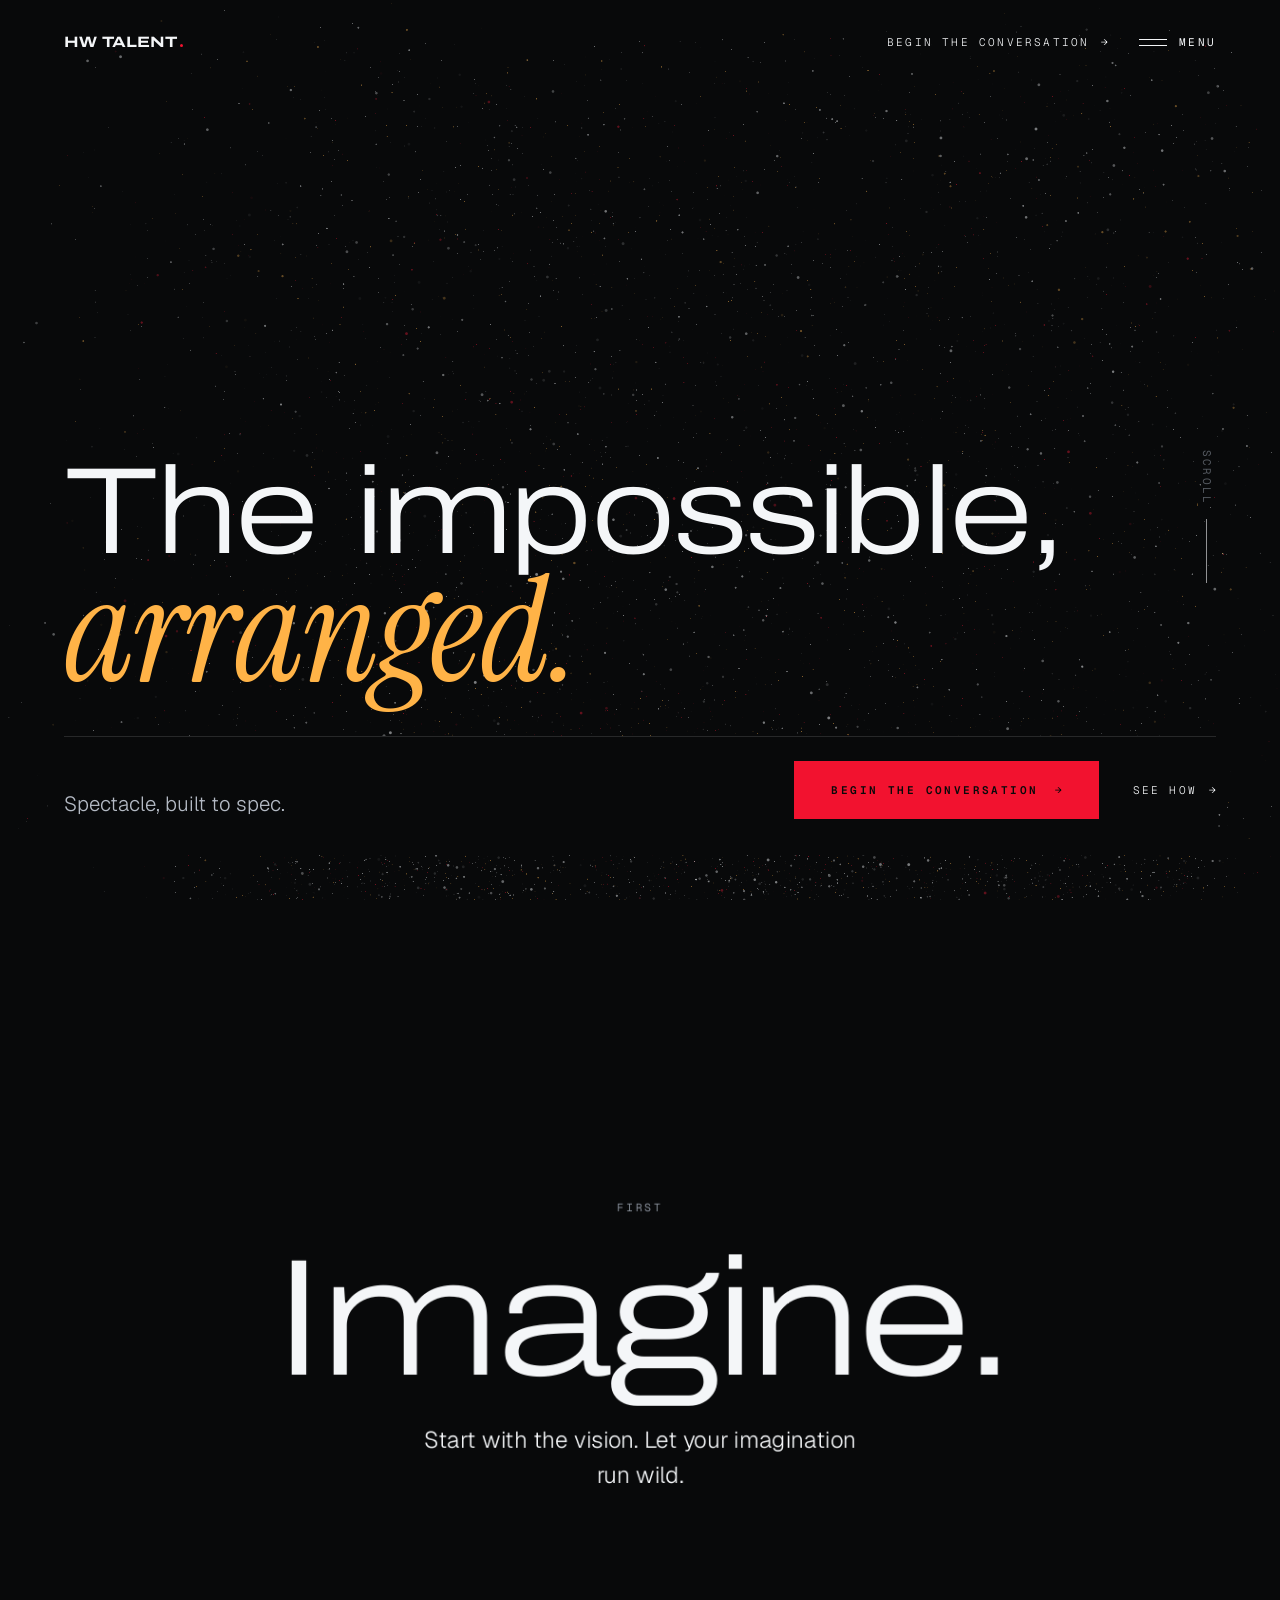
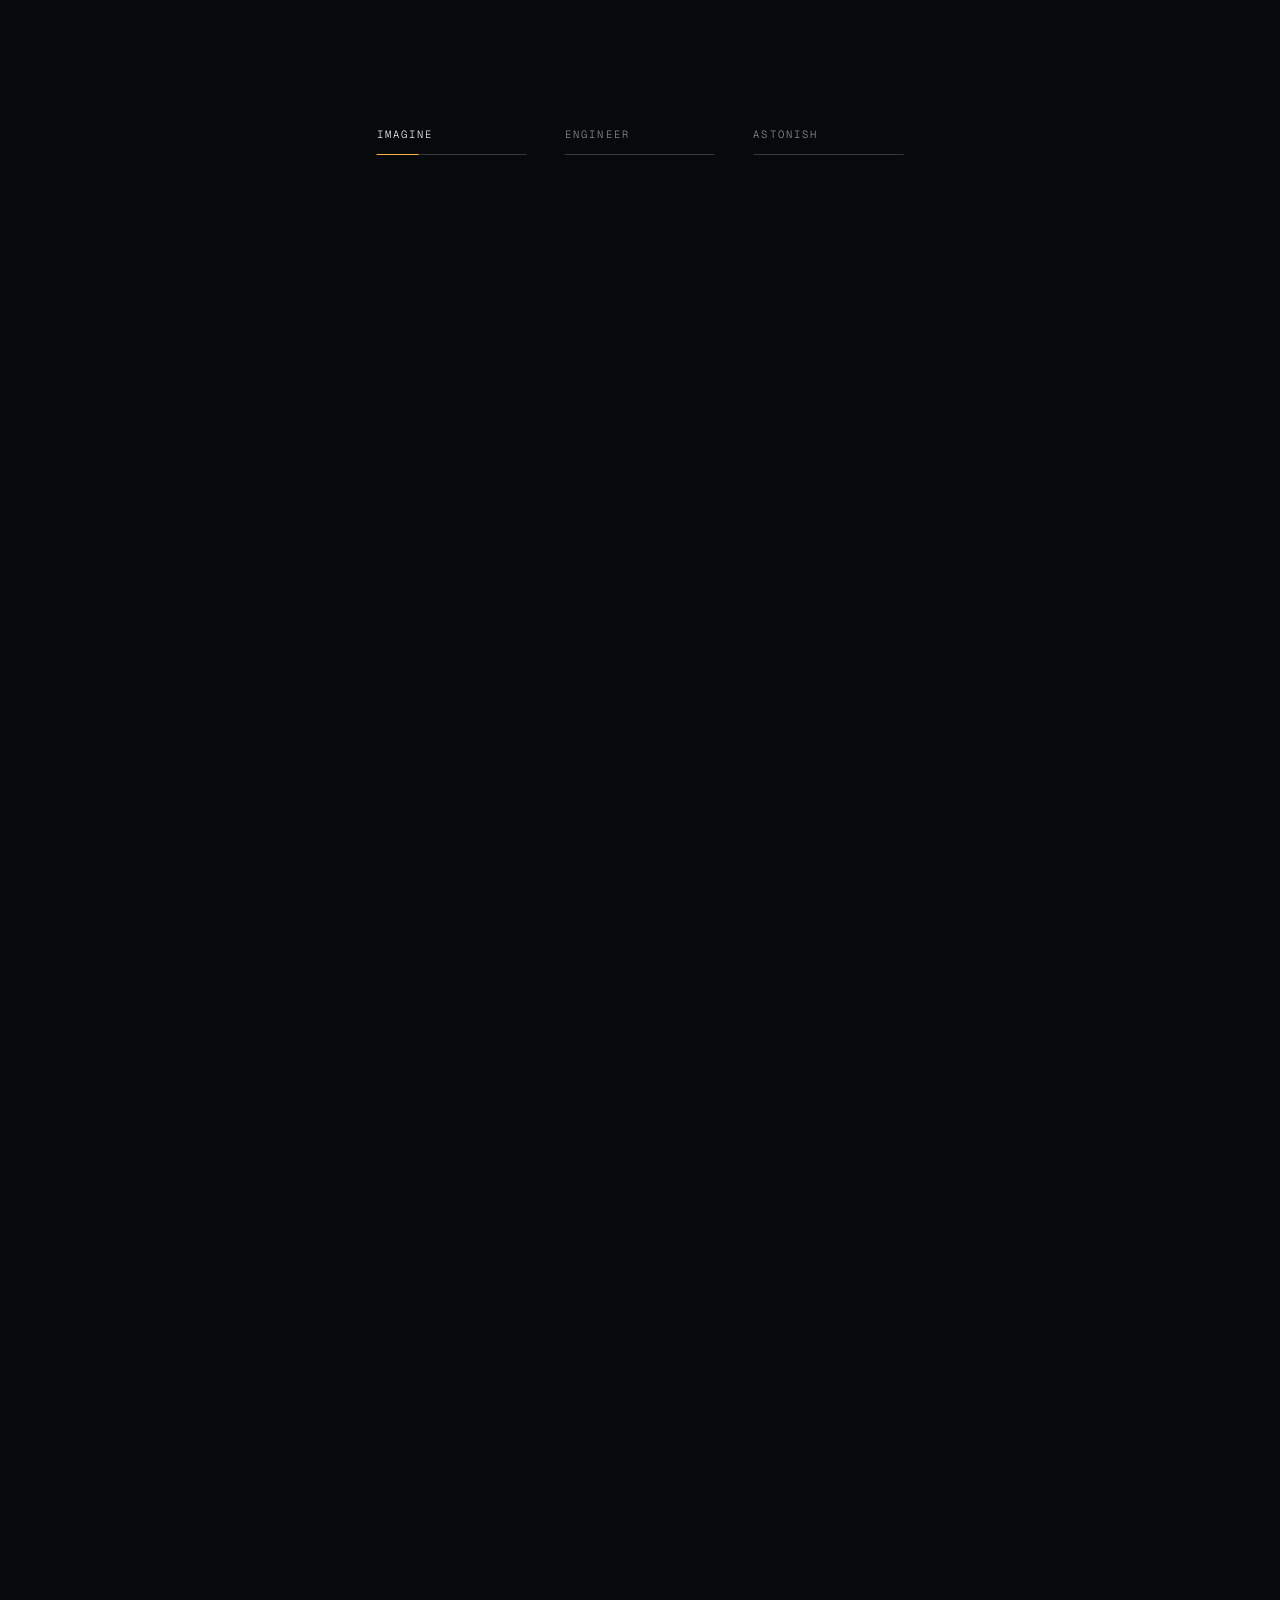
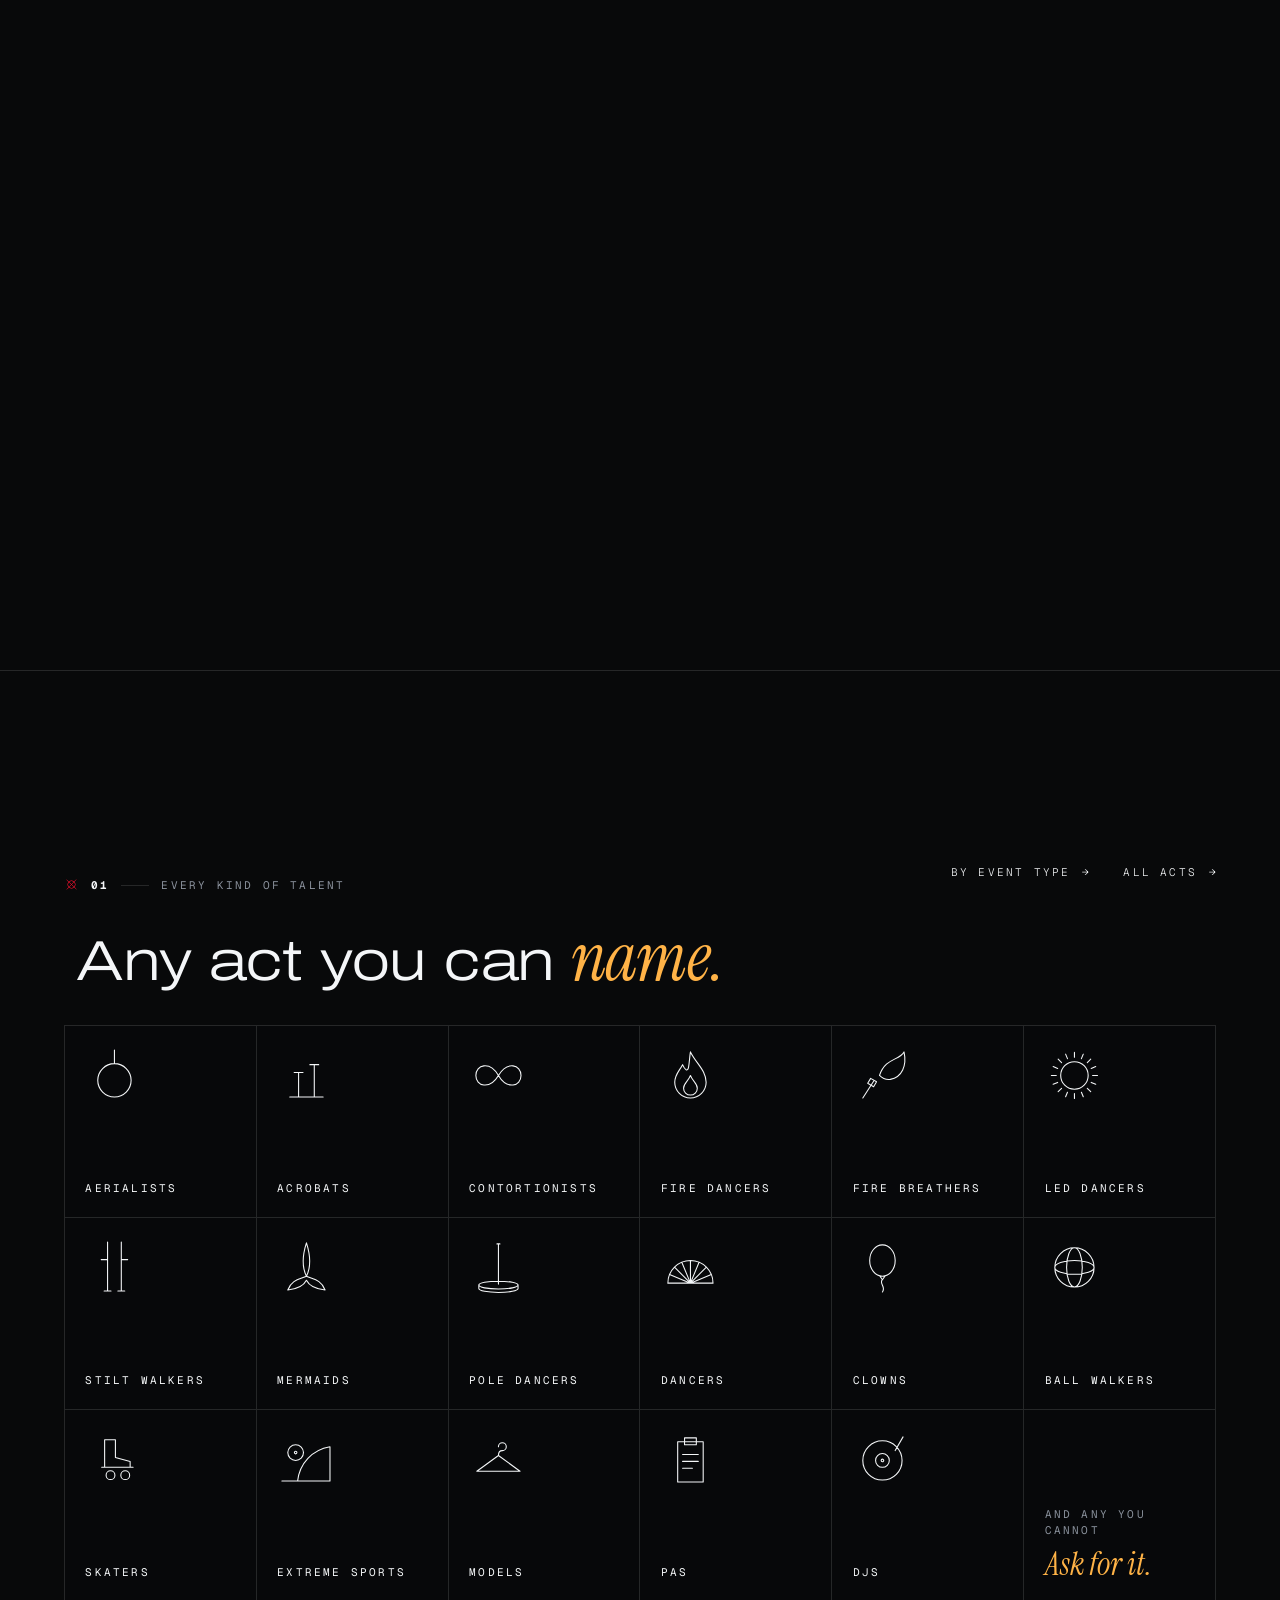
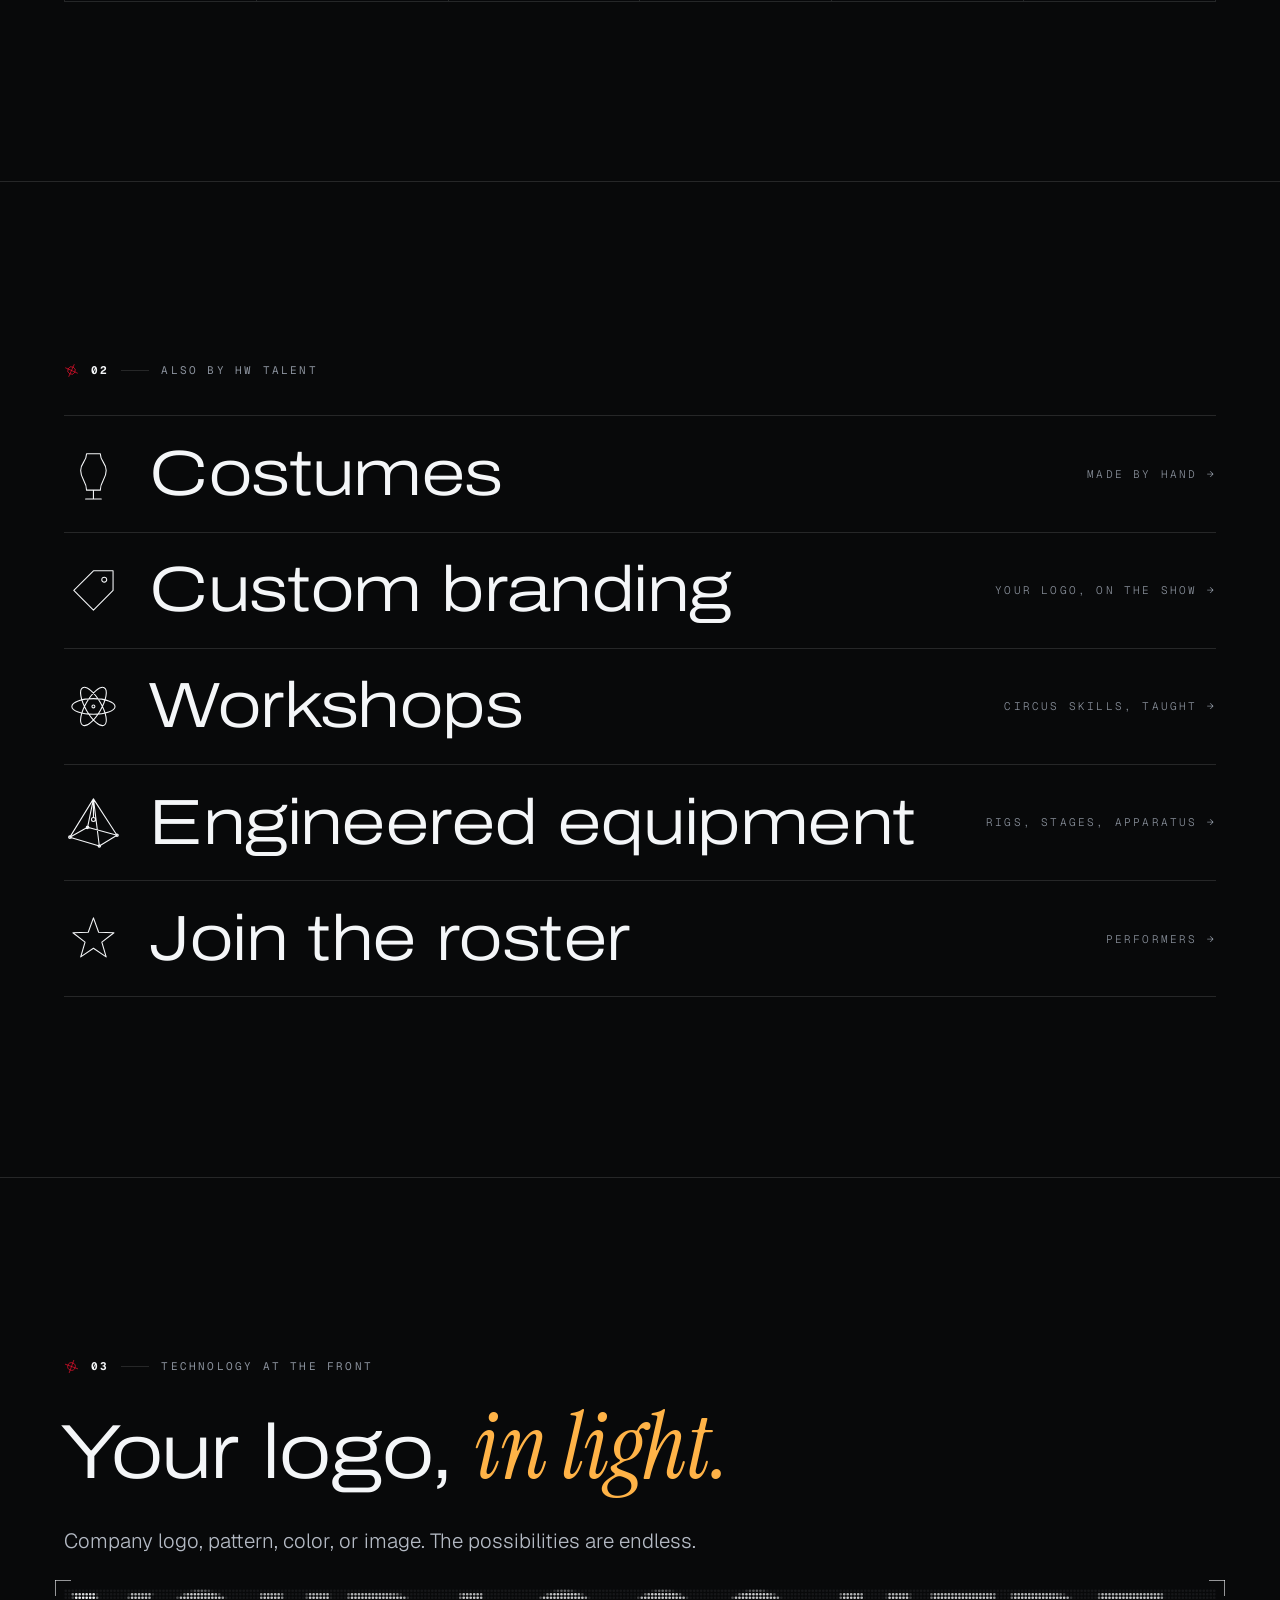
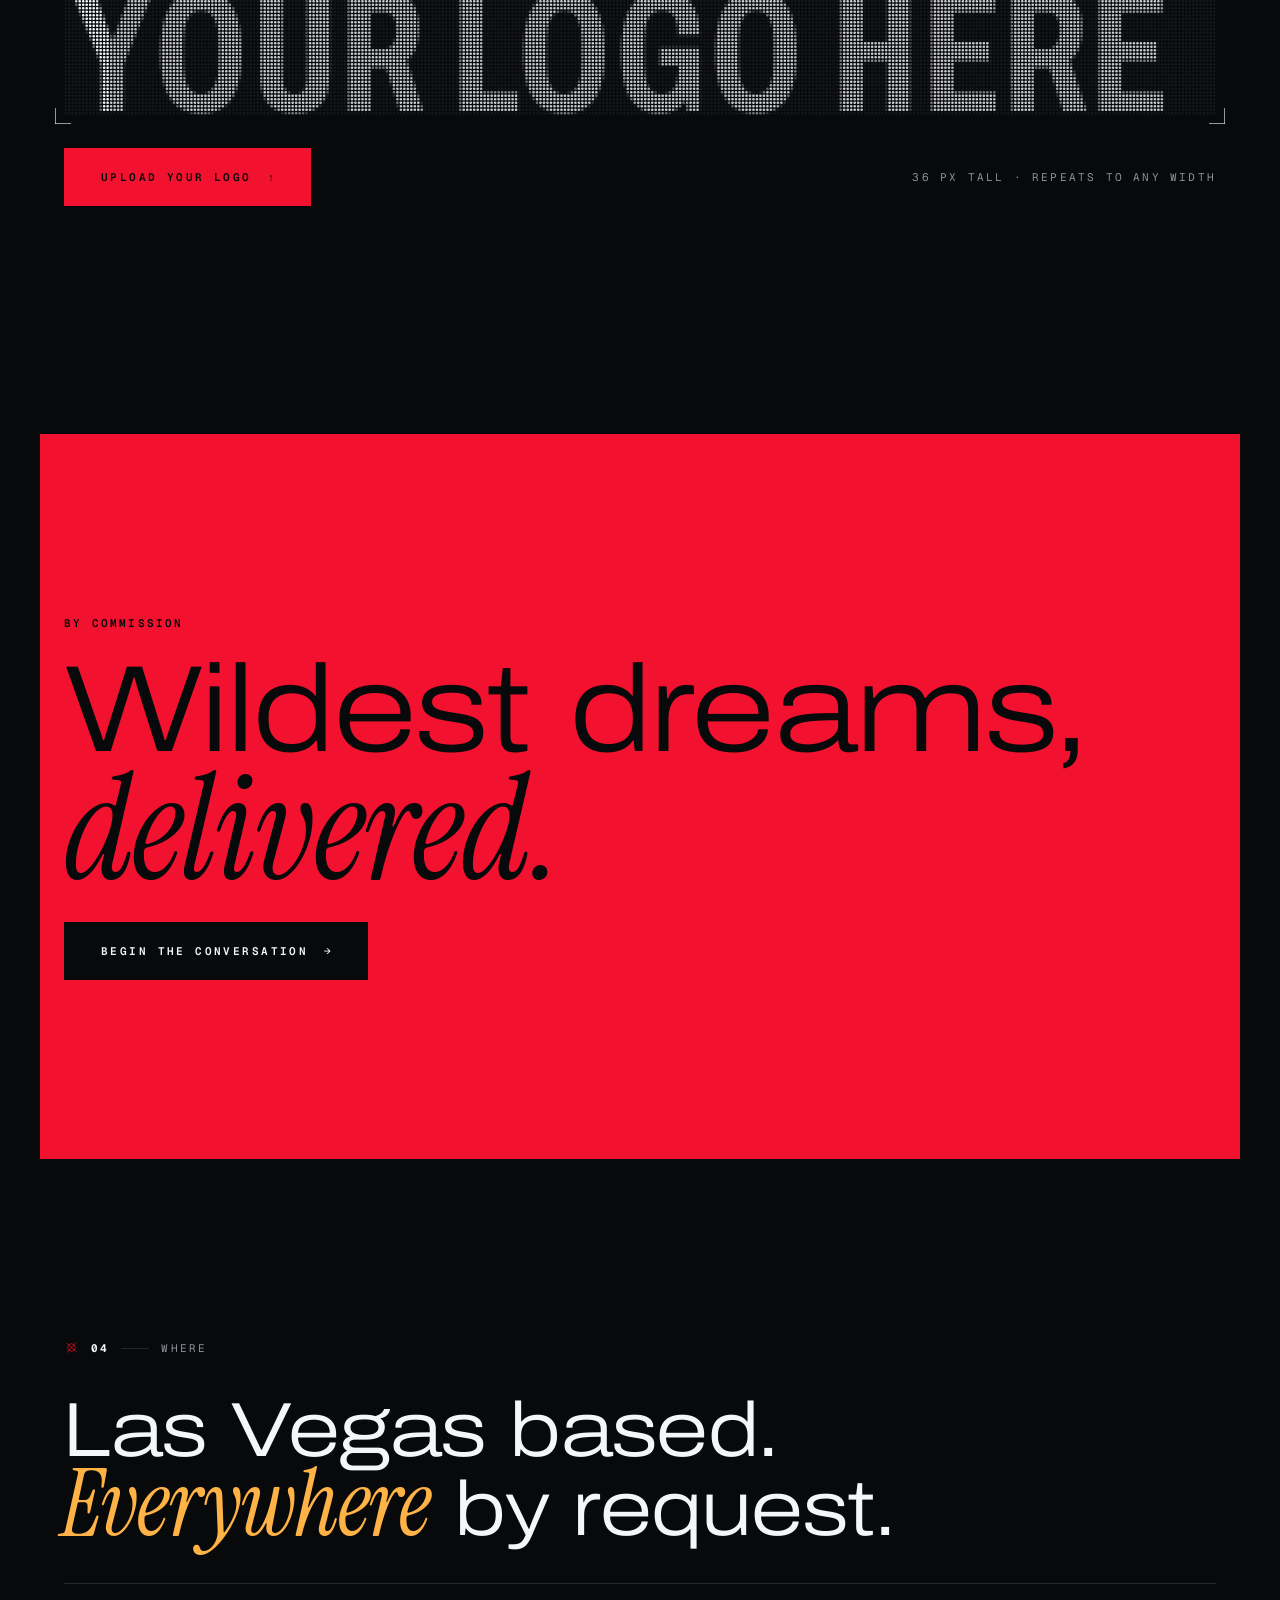
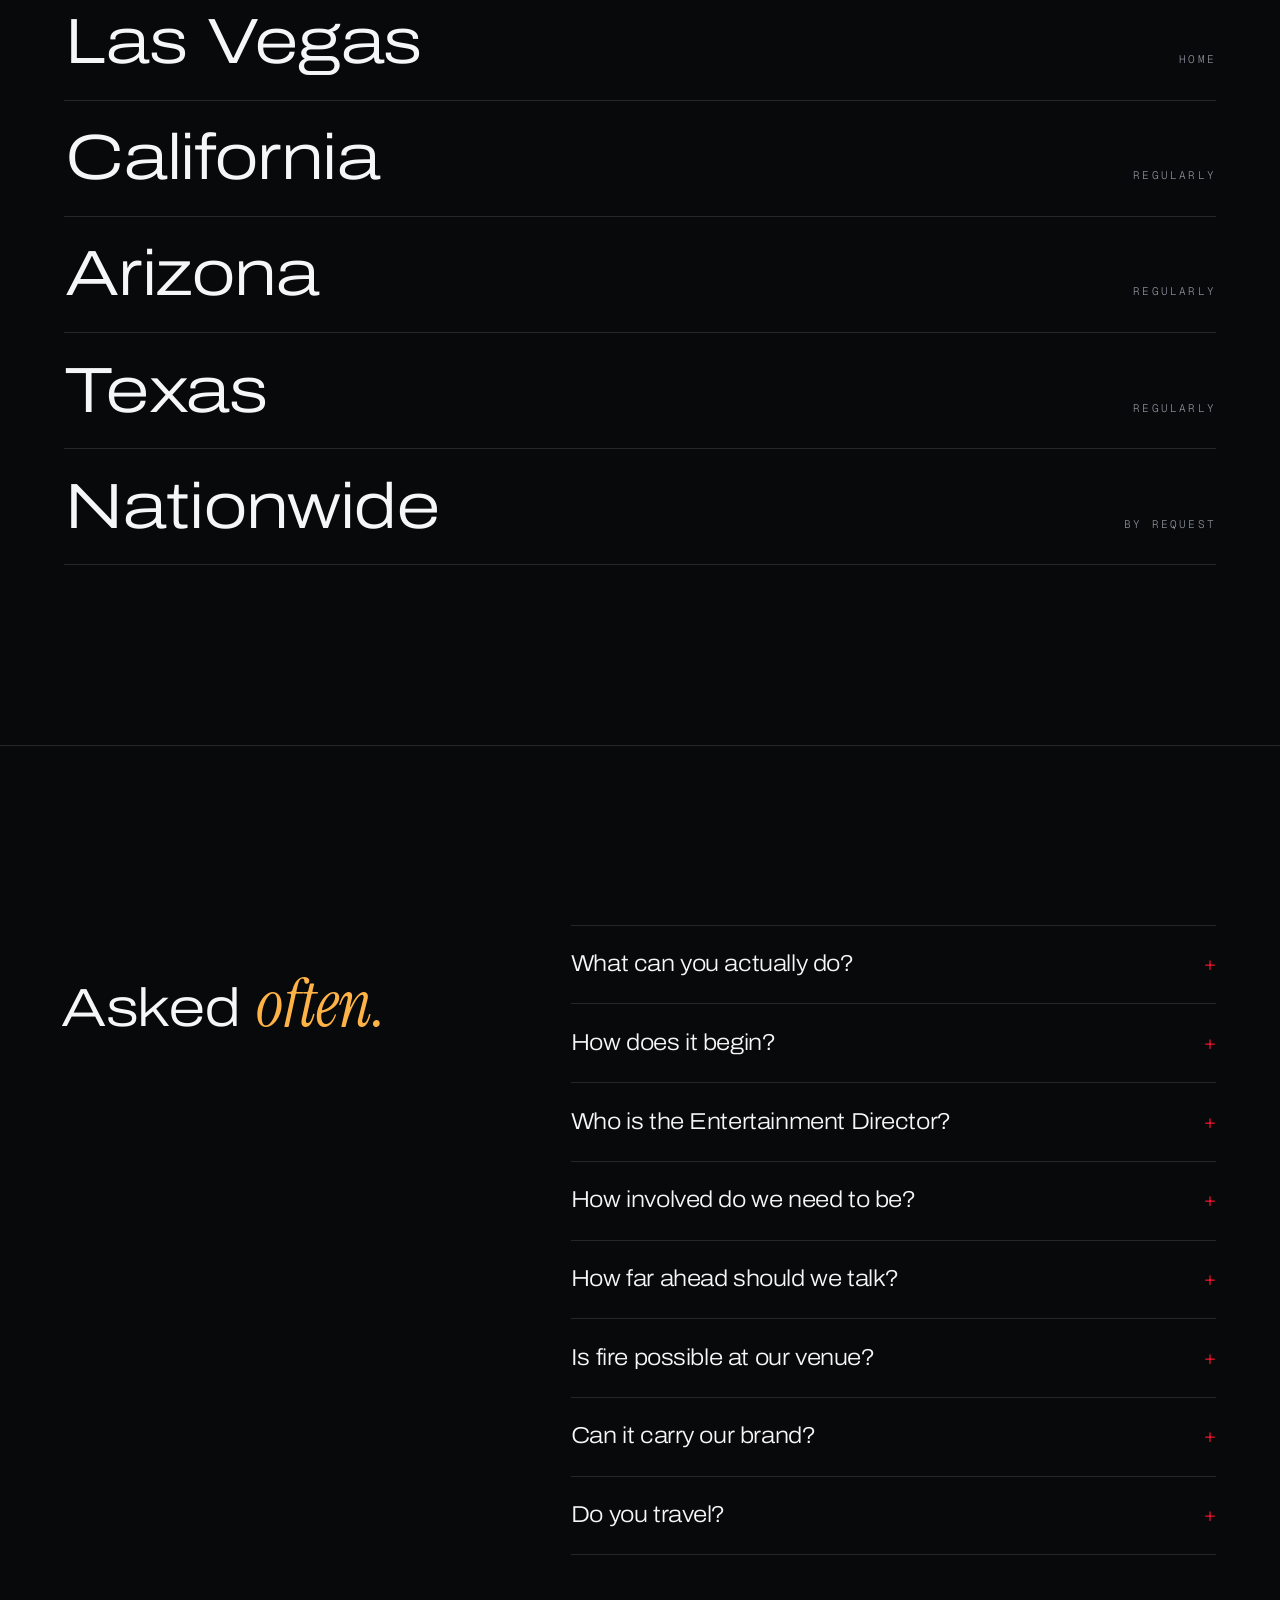
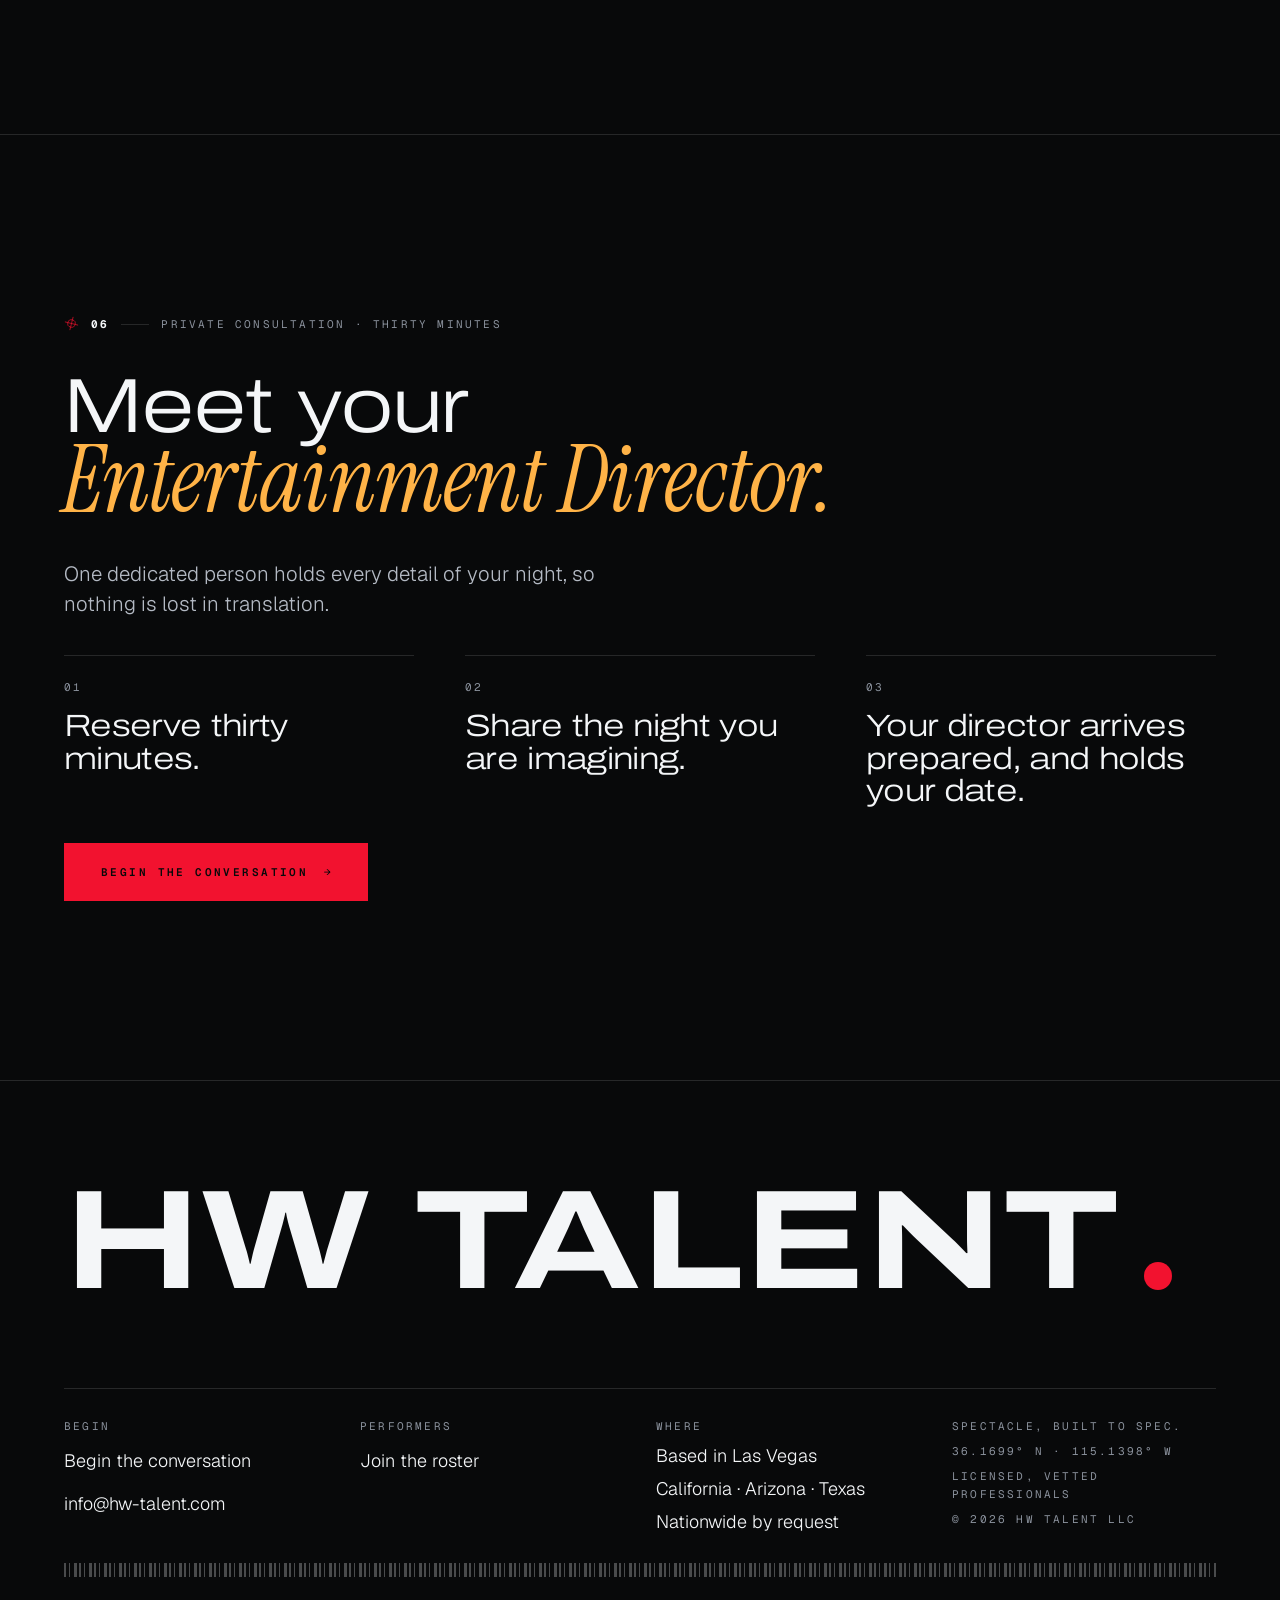
==== commit 80dc4048: "Events page: performers, equipment and extras by kind of event Co-Authored-By: Claude Fable 5.2 <nor" ====
--- a/index.html
+++ b/index.html
@@ -13,7 +13,7 @@
 <meta name="theme-color" content="#08090A">
 <link rel="canonical" href="https://hw-talent.com/">
 <link rel="icon" href="assets/img/favicon.svg" type="image/svg+xml">
-<link rel="stylesheet" href="assets/css/site.css?v=ae11b08e">
+<link rel="stylesheet" href="assets/css/site.css?v=76363bc5">
 <script>document.documentElement.className="js";try{if(sessionStorage.getItem("hw-seen"))document.documentElement.className+=" seen"}catch(e){}</script>
 </head>
 <body>
@@ -24,7 +24,7 @@
 <div class="right"><a class="link" href="consult.html">Begin the conversation</a><button class="burger" type="button" aria-expanded="false" aria-controls="menu">Menu</button></div>
 </div></header>
 <nav class="menu" id="menu" aria-label="Main">
-<ul><li><a href="acts.html">Acts <span>Every kind of talent</span></a></li><li><a href="costumes.html">Costumes <span>Made by hand</span></a></li><li><a href="bespoke.html">Custom <span>Your logo, in light</span></a></li><li><a href="workshops.html">Workshops <span>Circus skills, taught</span></a></li><li><a href="rentals.html">Equipment <span>Engineered, installed, lit</span></a></li><li><a href="join.html">Join <span>Performers</span></a></li><li><a href="consult.html">Your director <span>Thirty minutes, private</span></a></li></ul>
+<ul><li><a href="events.html">Events <span>Every occasion</span></a></li><li><a href="acts.html">Acts <span>Every kind of talent</span></a></li><li><a href="costumes.html">Costumes <span>Made by hand</span></a></li><li><a href="bespoke.html">Custom <span>Your logo, in light</span></a></li><li><a href="workshops.html">Workshops <span>Circus skills, taught</span></a></li><li><a href="rentals.html">Equipment <span>Engineered, installed, lit</span></a></li><li><a href="join.html">Join <span>Performers</span></a></li><li><a href="consult.html">Your director <span>Thirty minutes, private</span></a></li></ul>
 <div class="meta"><a class="lab w" href="mailto:info@hw-talent.com">info@hw-talent.com</a><span class="lab">Based in Las Vegas · Regularly in California, Arizona and Texas · Nationwide by request</span></div>
 </nav>
 <main id="main">
@@ -51,7 +51,7 @@
 
 
 <section class="sec rule"><div class="wrap stack">
-<div class="between"><span class="lab idx rv"><svg class="reg" viewBox="0 0 24 24" fill="none" stroke="currentColor" stroke-width="1" aria-hidden="true"><path d="M6 12 a6 6 0 1 0 12 0 a6 6 0 1 0 -12 0 M12 1 V23 M1 12 H23"/></svg><b class="n"></b>Every kind of talent</span><a class="link rv" href="acts.html">All acts</a></div>
+<div class="between"><span class="lab idx rv"><svg class="reg" viewBox="0 0 24 24" fill="none" stroke="currentColor" stroke-width="1" aria-hidden="true"><path d="M6 12 a6 6 0 1 0 12 0 a6 6 0 1 0 -12 0 M12 1 V23 M1 12 H23"/></svg><b class="n"></b>Every kind of talent</span><div class="row rv"><a class="link" href="events.html">By event type</a><a class="link" href="acts.html">All acts</a></div></div>
 <h2 class="d rv d1" style="font-size:clamp(28px,4.4vw,80px)">Any act you can <em>name.</em></h2>
 <div class="tiles"><a class="tile rv" href="acts.html#aerialists" style="--i:0"><svg class="ic" viewBox="0 0 120 120" fill="none" stroke="currentColor" stroke-width="2.2" stroke-linecap="round" stroke-linejoin="round" aria-hidden="true"><path pathLength="1" d="M26 70 a34 34 0 1 0 68 0 a34 34 0 1 0 -68 0 M60 36 V8"/></svg><span class="lab w">Aerialists</span></a><a class="tile rv" href="acts.html#acrobats" style="--i:1"><svg class="ic" viewBox="0 0 120 120" fill="none" stroke="currentColor" stroke-width="2.2" stroke-linecap="round" stroke-linejoin="round" aria-hidden="true"><path pathLength="1" d="M44 104 V54 M35 54 H53 M76 104 V38 M67 38 H85 M26 104 H94"/></svg><span class="lab w">Acrobats</span></a><a class="tile rv" href="acts.html#contortionists" style="--i:2"><svg class="ic" viewBox="0 0 120 120" fill="none" stroke="currentColor" stroke-width="2.2" stroke-linecap="round" stroke-linejoin="round" aria-hidden="true"><path pathLength="1" d="M60 60 C42 30 14 38 14 60 C14 82 42 90 60 60 C78 30 106 38 106 60 C106 82 78 90 60 60 Z"/></svg><span class="lab w">Contortionists</span></a><a class="tile rv" href="acts.html#fire-dancers" style="--i:3"><svg class="ic" viewBox="0 0 120 120" fill="none" stroke="currentColor" stroke-width="2.2" stroke-linecap="round" stroke-linejoin="round" aria-hidden="true"><path pathLength="1" d="M60 12 C72 36 92 50 92 74 A32 32 0 0 1 28 74 C28 58 38 50 44 38 C49 50 54 52 56 44 C58 34 58 24 60 12 Z M60 100 A14 14 0 0 1 46 86 C46 76 56 72 60 60 C64 72 74 76 74 86 A14 14 0 0 1 60 100 Z"/></svg><span class="lab w">Fire dancers</span></a><a class="tile rv" href="acts.html#fire-breathers" style="--i:4"><svg class="ic" viewBox="0 0 120 120" fill="none" stroke="currentColor" stroke-width="2.2" stroke-linecap="round" stroke-linejoin="round" aria-hidden="true"><path pathLength="1" d="M20 106 L42 72 M36 66 l12 7 l-6 10 l-12 -7 z M54 60 C66 24 94 30 104 12 C110 40 100 64 76 68 C68 69 60 66 54 60 Z"/></svg><span class="lab w">Fire breathers</span></a><a class="tile rv" href="acts.html#led-dancers" style="--i:5"><svg class="ic" viewBox="0 0 120 120" fill="none" stroke="currentColor" stroke-width="2.2" stroke-linecap="round" stroke-linejoin="round" aria-hidden="true"><path pathLength="1" d="M32 60 a28 28 0 1 0 56 0 a28 28 0 1 0 -56 0 M97.0 60.0 L107.0 60.0 M94.2 45.8 L103.4 42.0 M86.2 33.8 L93.2 26.8 M74.2 25.8 L78.0 16.6 M60.0 23.0 L60.0 13.0 M45.8 25.8 L42.0 16.6 M33.8 33.8 L26.8 26.8 M25.8 45.8 L16.6 42.0 M23.0 60.0 L13.0 60.0 M25.8 74.2 L16.6 78.0 M33.8 86.2 L26.8 93.2 M45.8 94.2 L42.0 103.4 M60.0 97.0 L60.0 107.0 M74.2 94.2 L78.0 103.4 M86.2 86.2 L93.2 93.2 M94.2 74.2 L103.4 78.0"/></svg><span class="lab w">LED dancers</span></a><a class="tile rv" href="acts.html#stilt-walkers" style="--i:6"><svg class="ic" viewBox="0 0 120 120" fill="none" stroke="currentColor" stroke-width="2.2" stroke-linecap="round" stroke-linejoin="round" aria-hidden="true"><path pathLength="1" d="M46 8 V108 M46 44 H33 M74 8 V108 M74 44 H87 M39 108 H53 M67 108 H81"/></svg><span class="lab w">Stilt walkers</span></a><a class="tile rv" href="acts.html#mermaids" style="--i:7"><svg class="ic" viewBox="0 0 120 120" fill="none" stroke="currentColor" stroke-width="2.2" stroke-linecap="round" stroke-linejoin="round" aria-hidden="true"><path pathLength="1" d="M60 10 C51 38 51 60 60 78 C69 60 69 38 60 10 Z M60 78 C48 84 30 84 22 106 C40 104 54 98 60 86 C66 98 80 104 98 106 C90 84 72 84 60 78 Z"/></svg><span class="lab w">Mermaids</span></a><a class="tile rv" href="acts.html#pole-dancers" style="--i:8"><svg class="ic" viewBox="0 0 120 120" fill="none" stroke="currentColor" stroke-width="2.2" stroke-linecap="round" stroke-linejoin="round" aria-hidden="true"><path pathLength="1" d="M60 12 V94 M57 12 h6 M20 96 a40 8 0 1 0 80 0 a40 8 0 1 0 -80 0 M20 96 v7 a40 8 0 0 0 80 0 v-7"/></svg><span class="lab w">Pole dancers</span></a><a class="tile rv" href="acts.html#dancers" style="--i:9"><svg class="ic" viewBox="0 0 120 120" fill="none" stroke="currentColor" stroke-width="2.2" stroke-linecap="round" stroke-linejoin="round" aria-hidden="true"><path pathLength="1" d="M14 92 A46 46 0 0 1 106 92 Z M60.0 92.0 L102.5 74.4 M60.0 92.0 L92.5 59.5 M60.0 92.0 L77.6 49.5 M60.0 92.0 L60.0 46.0 M60.0 92.0 L42.4 49.5 M60.0 92.0 L27.5 59.5 M60.0 92.0 L17.5 74.4"/></svg><span class="lab w">Dancers</span></a><a class="tile rv" href="acts.html#clowns" style="--i:10"><svg class="ic" viewBox="0 0 120 120" fill="none" stroke="currentColor" stroke-width="2.2" stroke-linecap="round" stroke-linejoin="round" aria-hidden="true"><path pathLength="1" d="M34 46 a26 32 0 1 0 52 0 a26 32 0 1 0 -52 0 M55 78 l5 7 l5 -7 M60 85 C52 92 68 100 60 110"/></svg><span class="lab w">Clowns</span></a><a class="tile rv" href="acts.html#ball-walkers" style="--i:11"><svg class="ic" viewBox="0 0 120 120" fill="none" stroke="currentColor" stroke-width="2.2" stroke-linecap="round" stroke-linejoin="round" aria-hidden="true"><path pathLength="1" d="M20 60 a40 40 0 1 0 80 0 a40 40 0 1 0 -80 0 M44 60 a16 40 0 1 0 32 0 a16 40 0 1 0 -32 0 M20 60 a40 14 0 1 0 80 0 a40 14 0 1 0 -80 0"/></svg><span class="lab w">Ball walkers</span></a><a class="tile rv" href="acts.html#skaters" style="--i:12"><svg class="ic" viewBox="0 0 120 120" fill="none" stroke="currentColor" stroke-width="2.2" stroke-linecap="round" stroke-linejoin="round" aria-hidden="true"><path pathLength="1" d="M40 20 H62 V56 L92 64 V76 H40 Z M34 76 H98 M43 92 a9 9 0 1 0 18 0 a9 9 0 1 0 -18 0 M73 92 a9 9 0 1 0 18 0 a9 9 0 1 0 -18 0"/></svg><span class="lab w">Skaters</span></a><a class="tile rv" href="acts.html#extreme-sports" style="--i:13"><svg class="ic" viewBox="0 0 120 120" fill="none" stroke="currentColor" stroke-width="2.2" stroke-linecap="round" stroke-linejoin="round" aria-hidden="true"><path pathLength="1" d="M10 104 H108 V34 C72 40 46 68 42 104 M22 46 a16 16 0 1 0 32 0 a16 16 0 1 0 -32 0 M35.4 46 a2.6 2.6 0 1 0 5.2 0 a2.6 2.6 0 1 0 -5.2 0"/></svg><span class="lab w">Extreme sports</span></a><a class="tile rv" href="acts.html#models" style="--i:14"><svg class="ic" viewBox="0 0 120 120" fill="none" stroke="currentColor" stroke-width="2.2" stroke-linecap="round" stroke-linejoin="round" aria-hidden="true"><path pathLength="1" d="M60 34 a8 8 0 1 1 8 8 c-6 0 -8 4 -8 10 M60 52 L104 84 H16 Z"/></svg><span class="lab w">Models</span></a><a class="tile rv" href="acts.html#pas" style="--i:15"><svg class="ic" viewBox="0 0 120 120" fill="none" stroke="currentColor" stroke-width="2.2" stroke-linecap="round" stroke-linejoin="round" aria-hidden="true"><path pathLength="1" d="M34 24 H86 V106 H34 Z M48 16 H72 V30 H48 Z M44 50 H76 M44 64 H76 M44 78 H64"/></svg><span class="lab w">PAs</span></a><a class="tile rv" href="acts.html#djs" style="--i:16"><svg class="ic" viewBox="0 0 120 120" fill="none" stroke="currentColor" stroke-width="2.2" stroke-linecap="round" stroke-linejoin="round" aria-hidden="true"><path pathLength="1" d="M20 62 a40 40 0 1 0 80 0 a40 40 0 1 0 -80 0 M46 62 a14 14 0 1 0 28 0 a14 14 0 1 0 -28 0 M57.4 62 a2.6 2.6 0 1 0 5.2 0 a2.6 2.6 0 1 0 -5.2 0 M102 14 L86 42"/></svg><span class="lab w">DJs</span></a><a class="tile ask rv" href="consult.html" style="--i:17"><span class="lab">And any you cannot</span><strong>Ask for it.</strong></a></div>
 </div></section>
@@ -103,6 +103,6 @@
 </div>
 <div class="barcode" aria-hidden="true"></div>
 </div></footer>
-<script src="assets/js/site.js?v=1e8ed27b"></script>
+<script src="assets/js/site.js?v=2a916887"></script>
 </body>
 </html>
--- a/assets/css/site.css
+++ b/assets/css/site.css
@@ -551,3 +551,18 @@
 /* the LED line sits above the strip, on one line where there is room */
 .led .lead{max-width:none}
 .led{gap:clamp(22px,2.6vw,36px)}
+
+/* ---------- events: what we bring, by kind of event ---------- */
+.jump{display:flex;flex-wrap:wrap;gap:8px}
+.jump a.fbtn{display:inline-flex;align-items:center;text-decoration:none;background:rgba(8,9,10,.6)}
+.ev{scroll-margin-top:24px}
+.evgrid{display:grid;grid-template-columns:minmax(0,5fr) minmax(0,6fr);gap:clamp(36px,6vw,120px);align-items:start}
+.evlists{gap:clamp(22px,2.4vw,36px)}
+.grp{display:flex;flex-direction:column;gap:14px;padding-top:18px;border-top:1px solid var(--line)}
+.pills{display:flex;flex-wrap:wrap;gap:8px}
+.pill{display:inline-flex;align-items:center;gap:10px;min-height:44px;padding:0 18px;border:1px solid var(--line);border-radius:22px;background:rgba(8,9,10,.6);font-family:var(--mono);font-size:11px;letter-spacing:.16em;text-transform:uppercase;color:var(--white);text-decoration:none;transition:border-color .25s,color .25s,transform .5s var(--ease)}
+.pill .ic{width:22px;margin-left:-4px;transition:color .25s}
+.pill:active{opacity:.75}
+@media (hover:hover){.pill:hover,.pill:focus-visible{border-color:var(--amber);color:var(--amber);transform:translateY(-2px)}.pill:hover .ic{color:var(--amber)}}
+@media (max-width:900px){.evgrid{grid-template-columns:1fr}}
+@media (max-width:600px){.pill{font-size:10.5px;letter-spacing:.12em;padding:0 14px}}
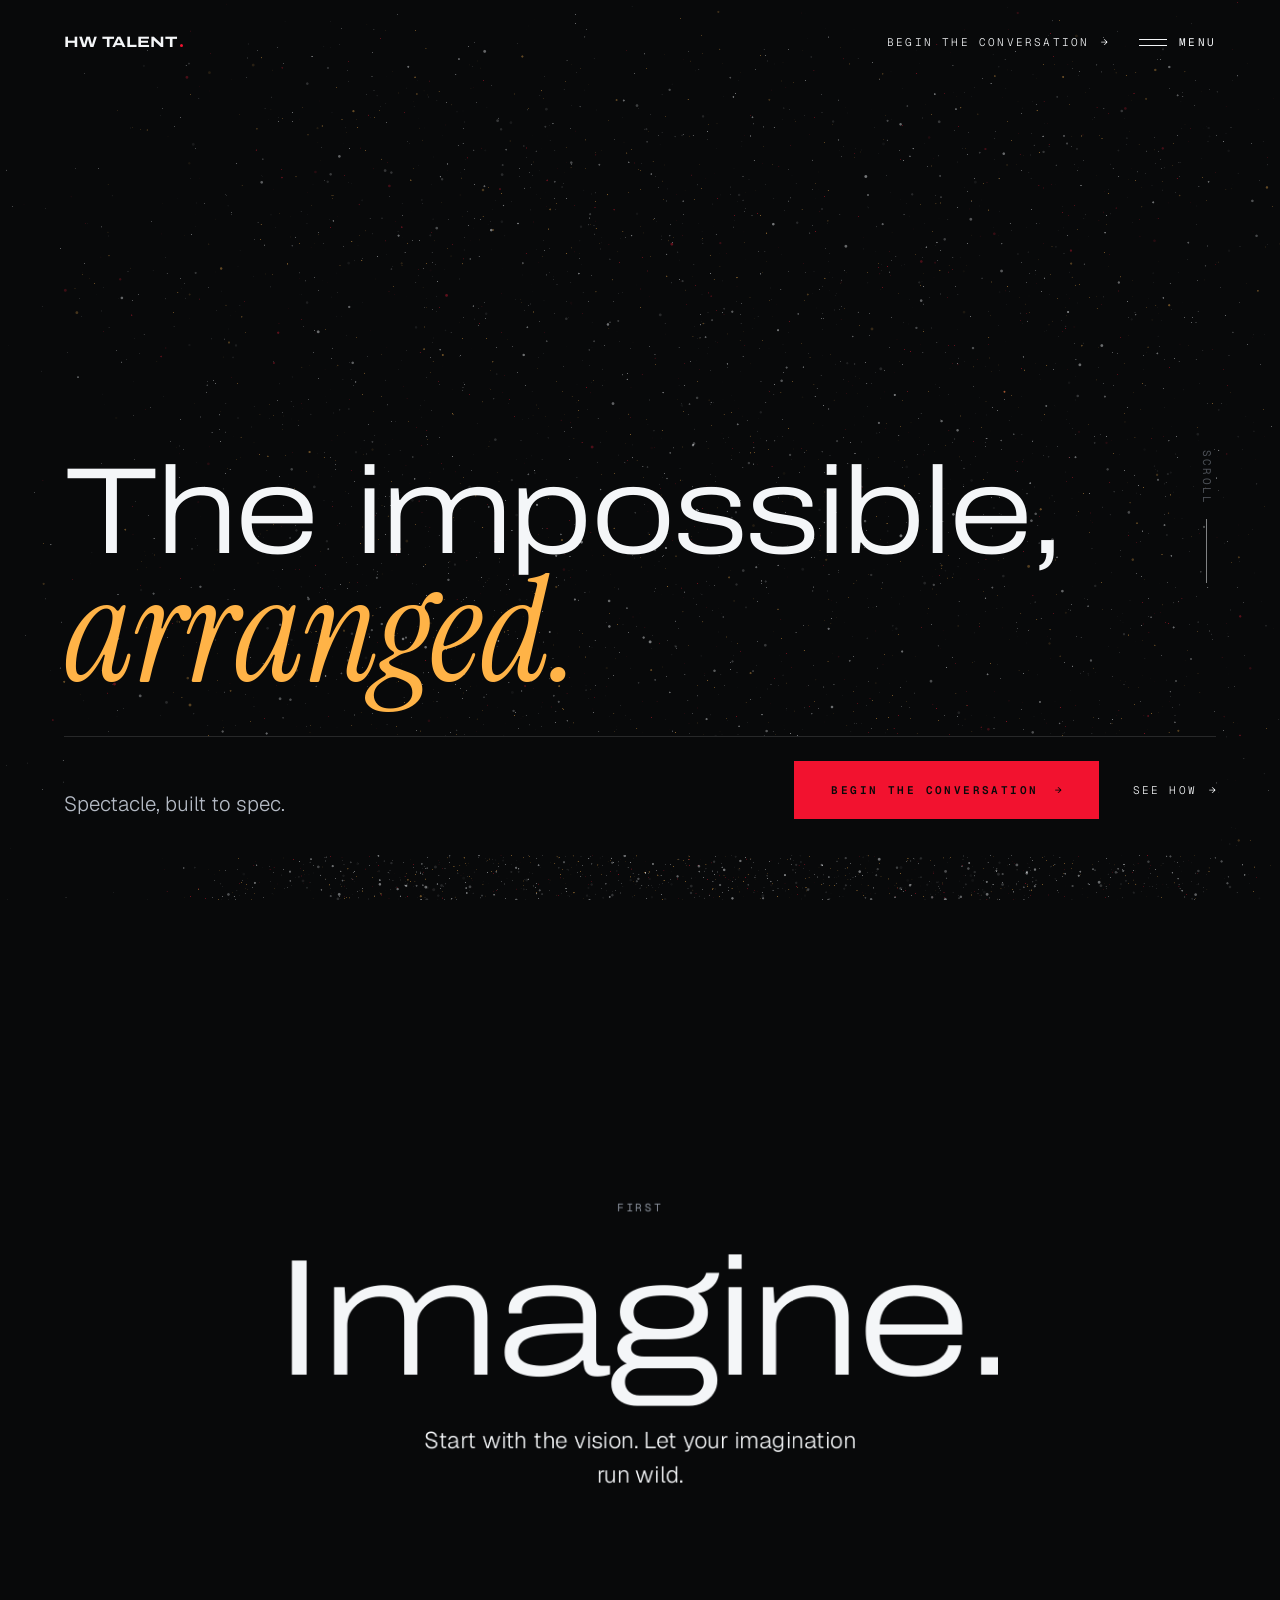
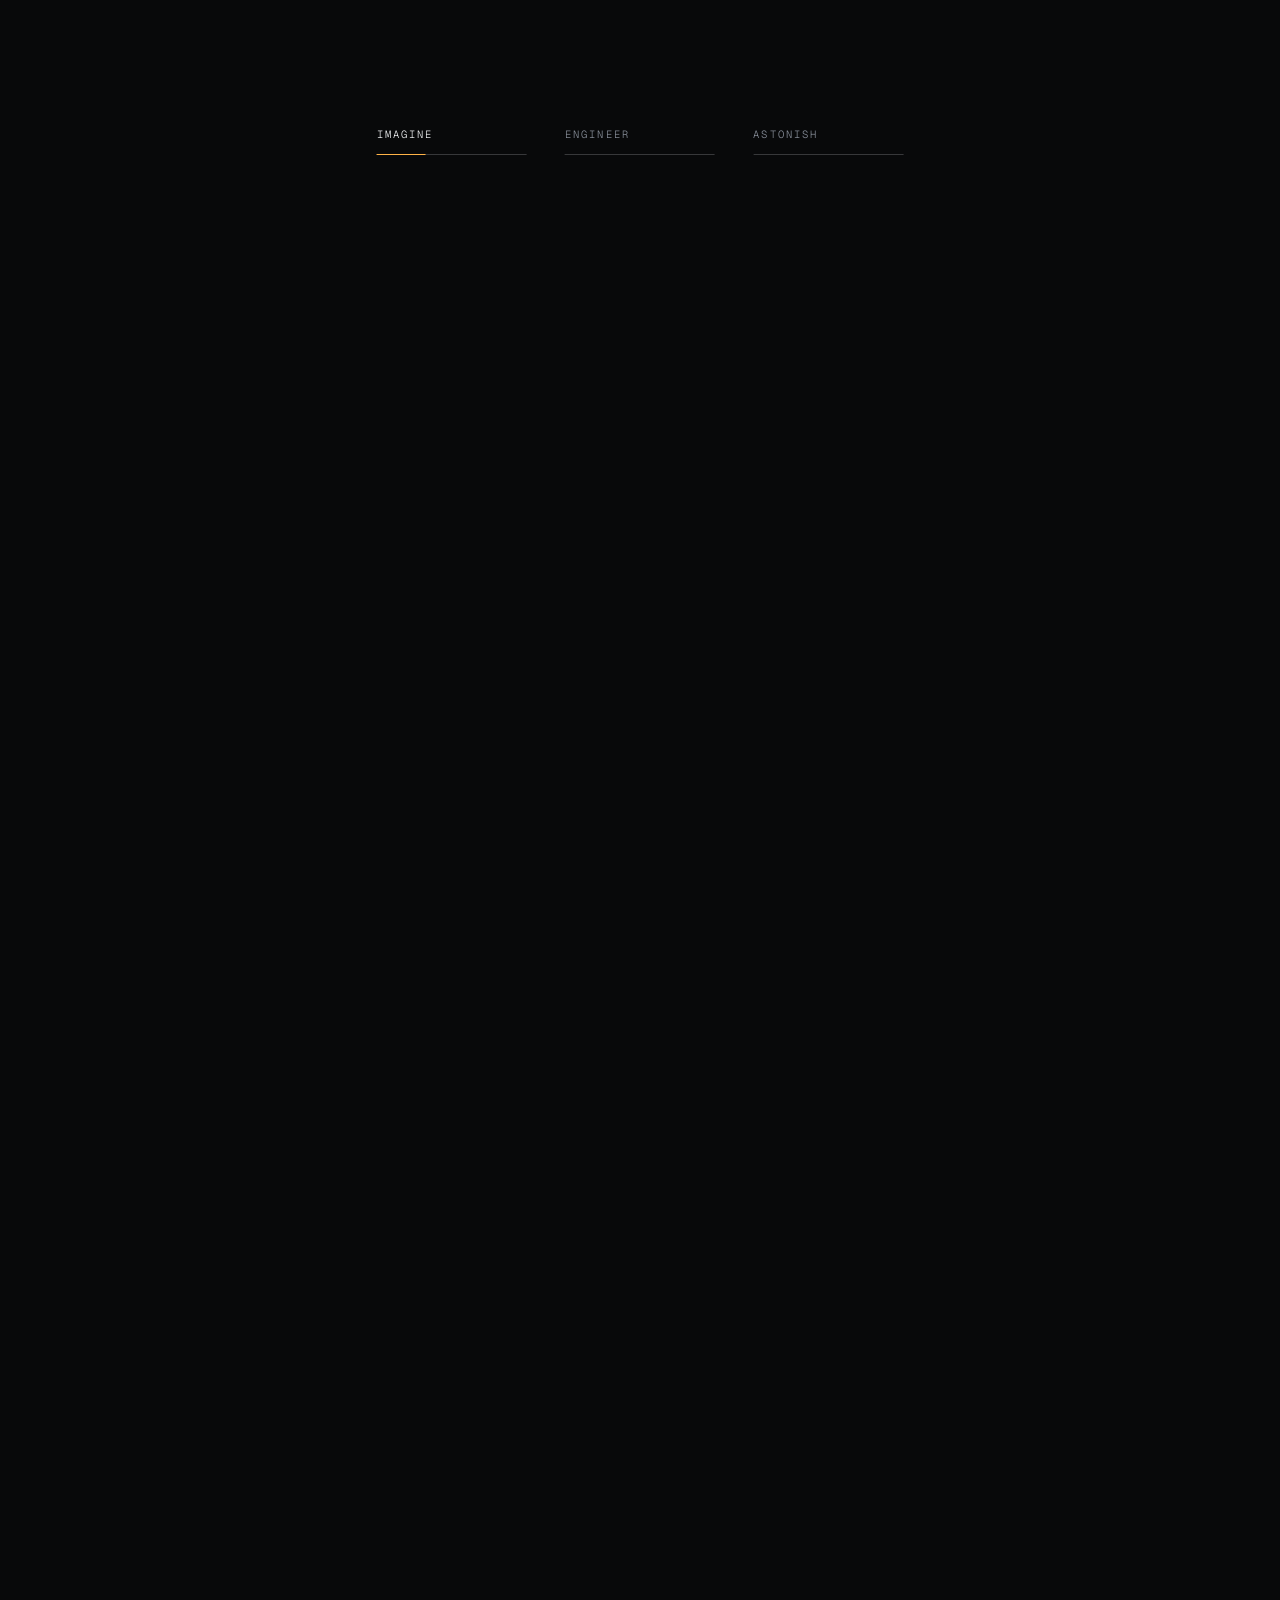
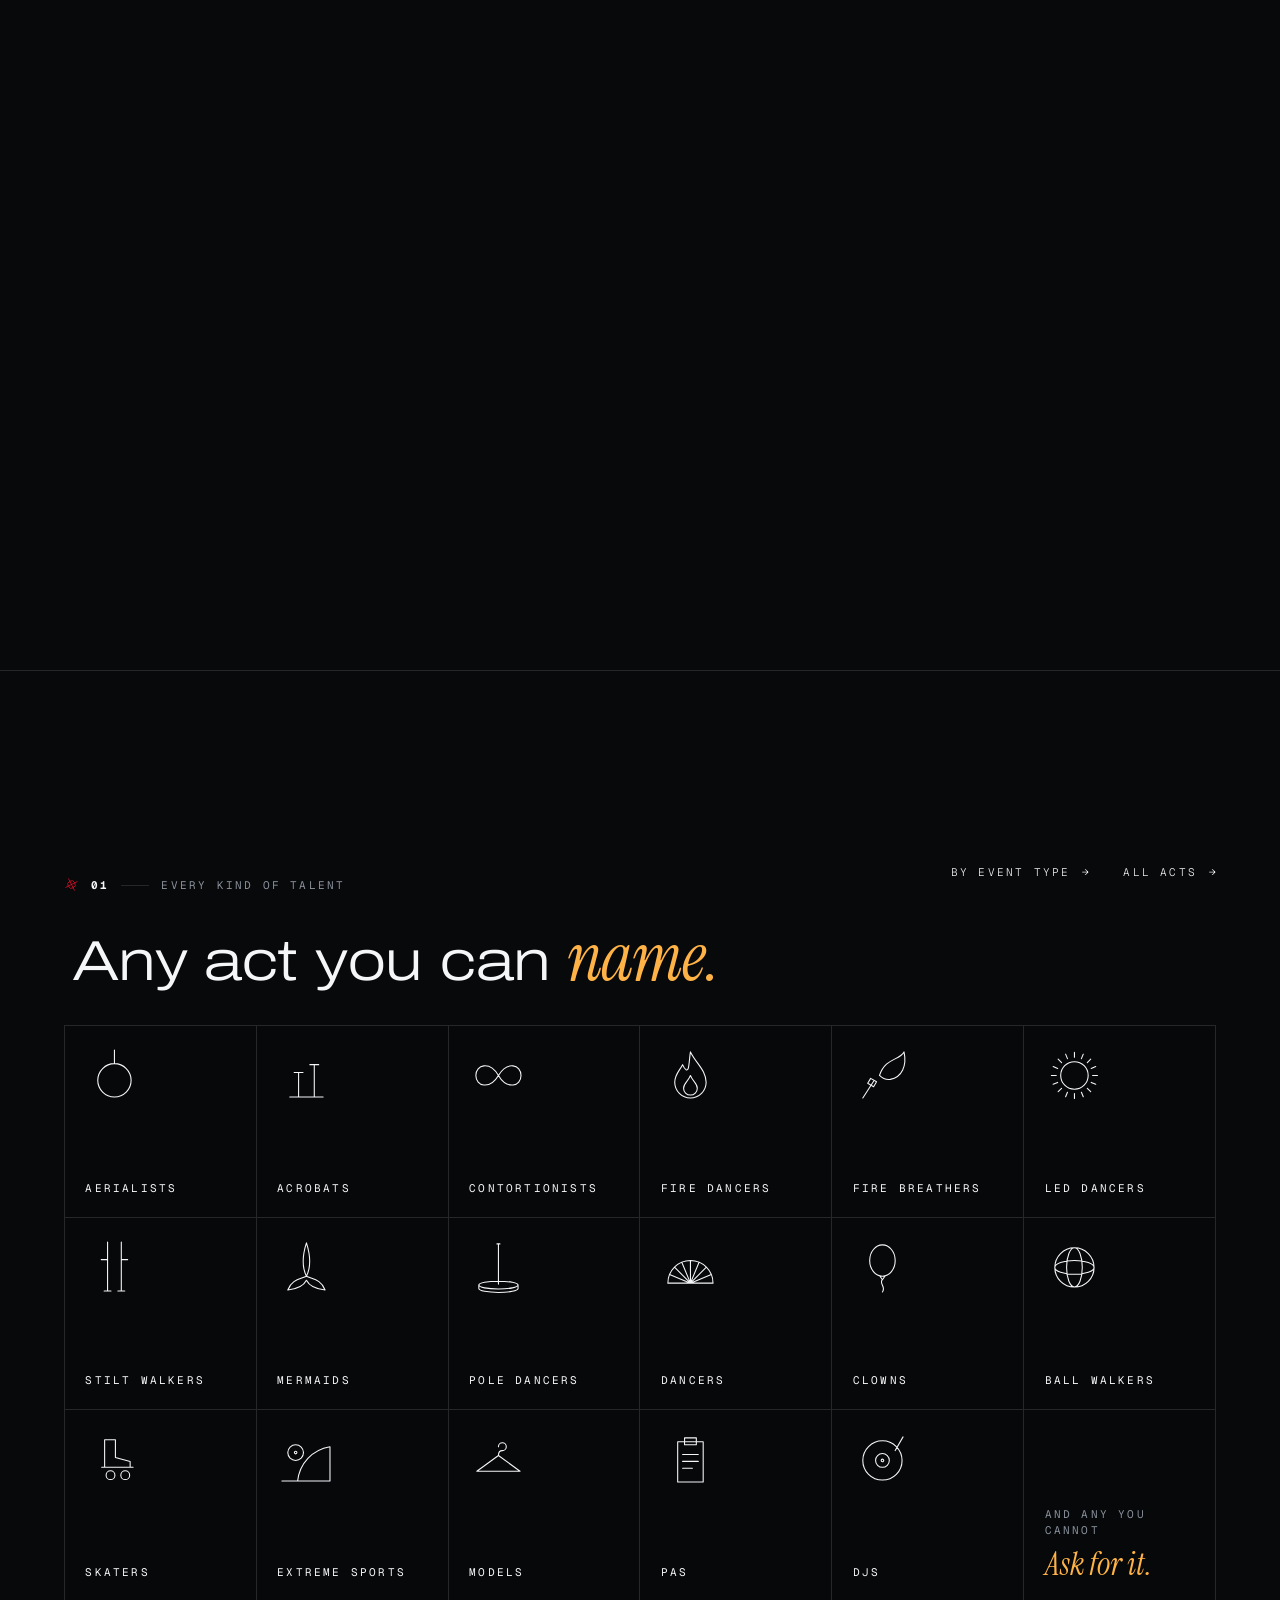
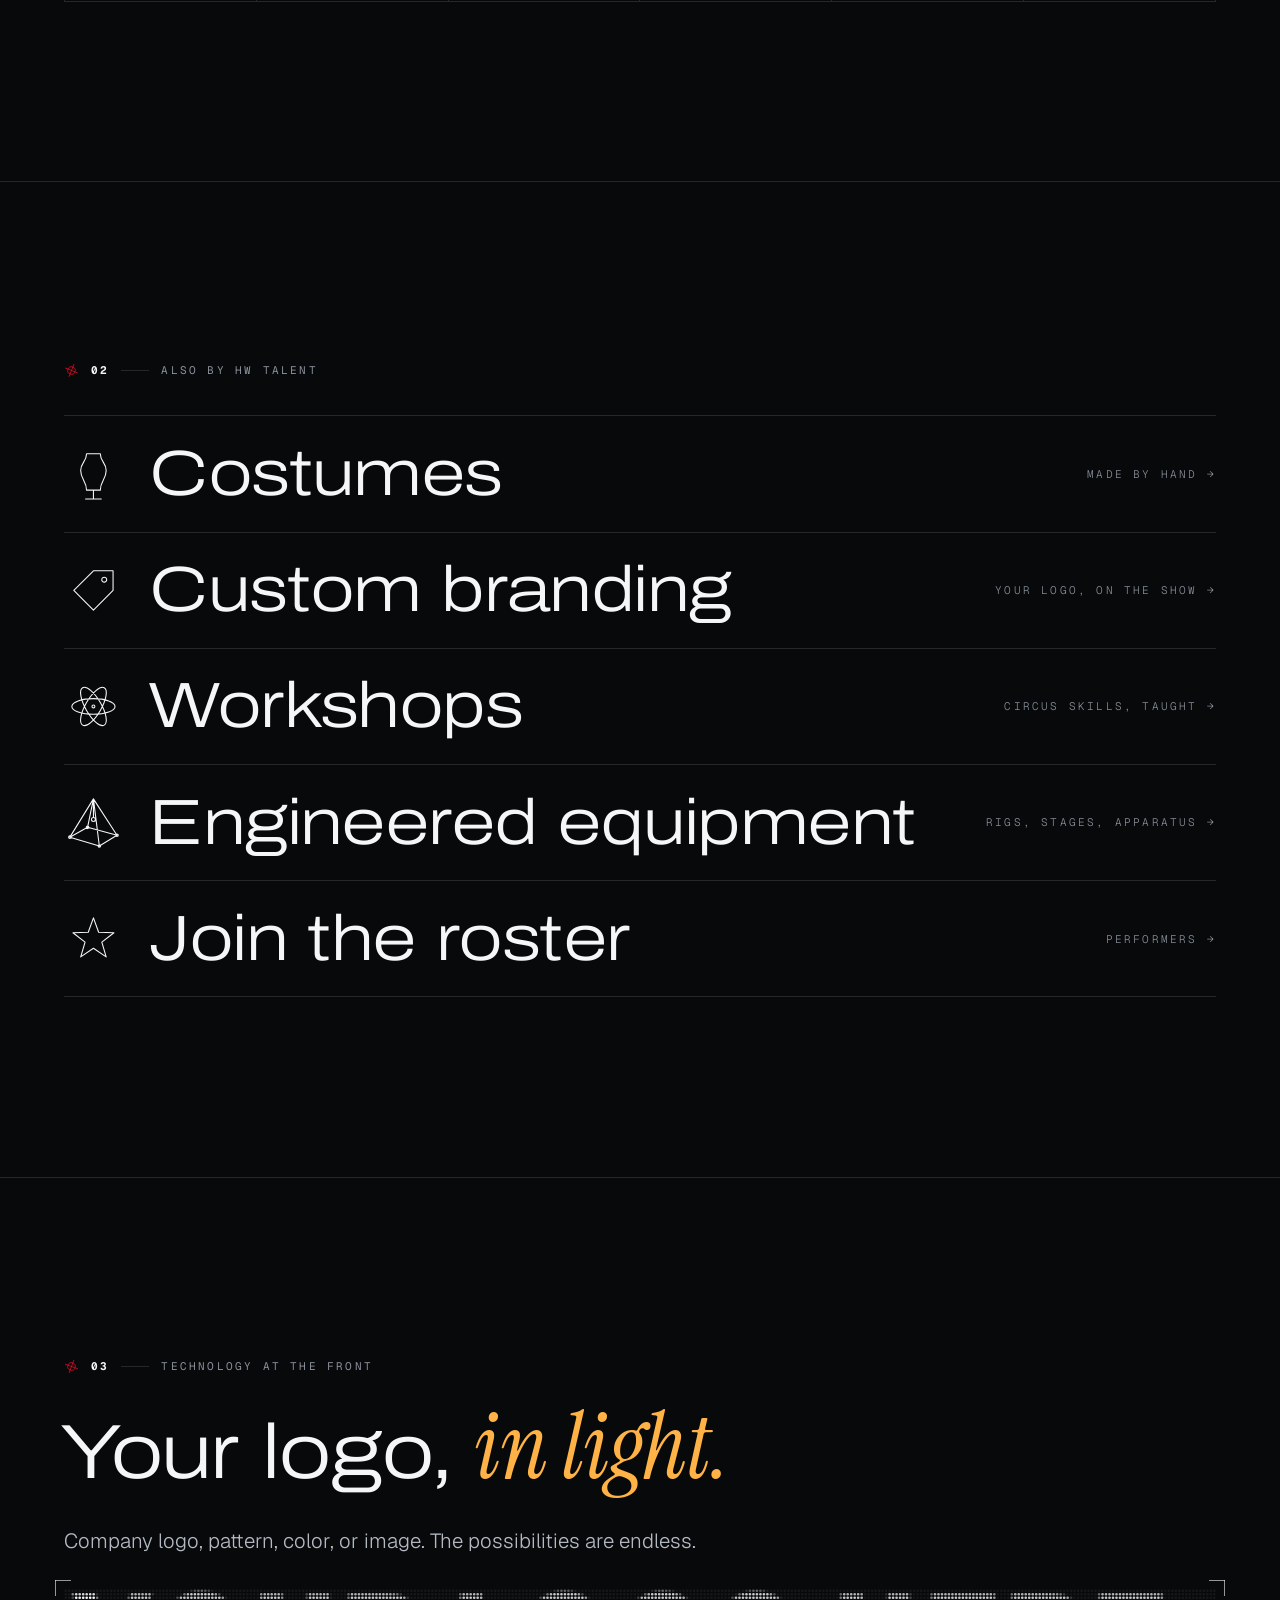
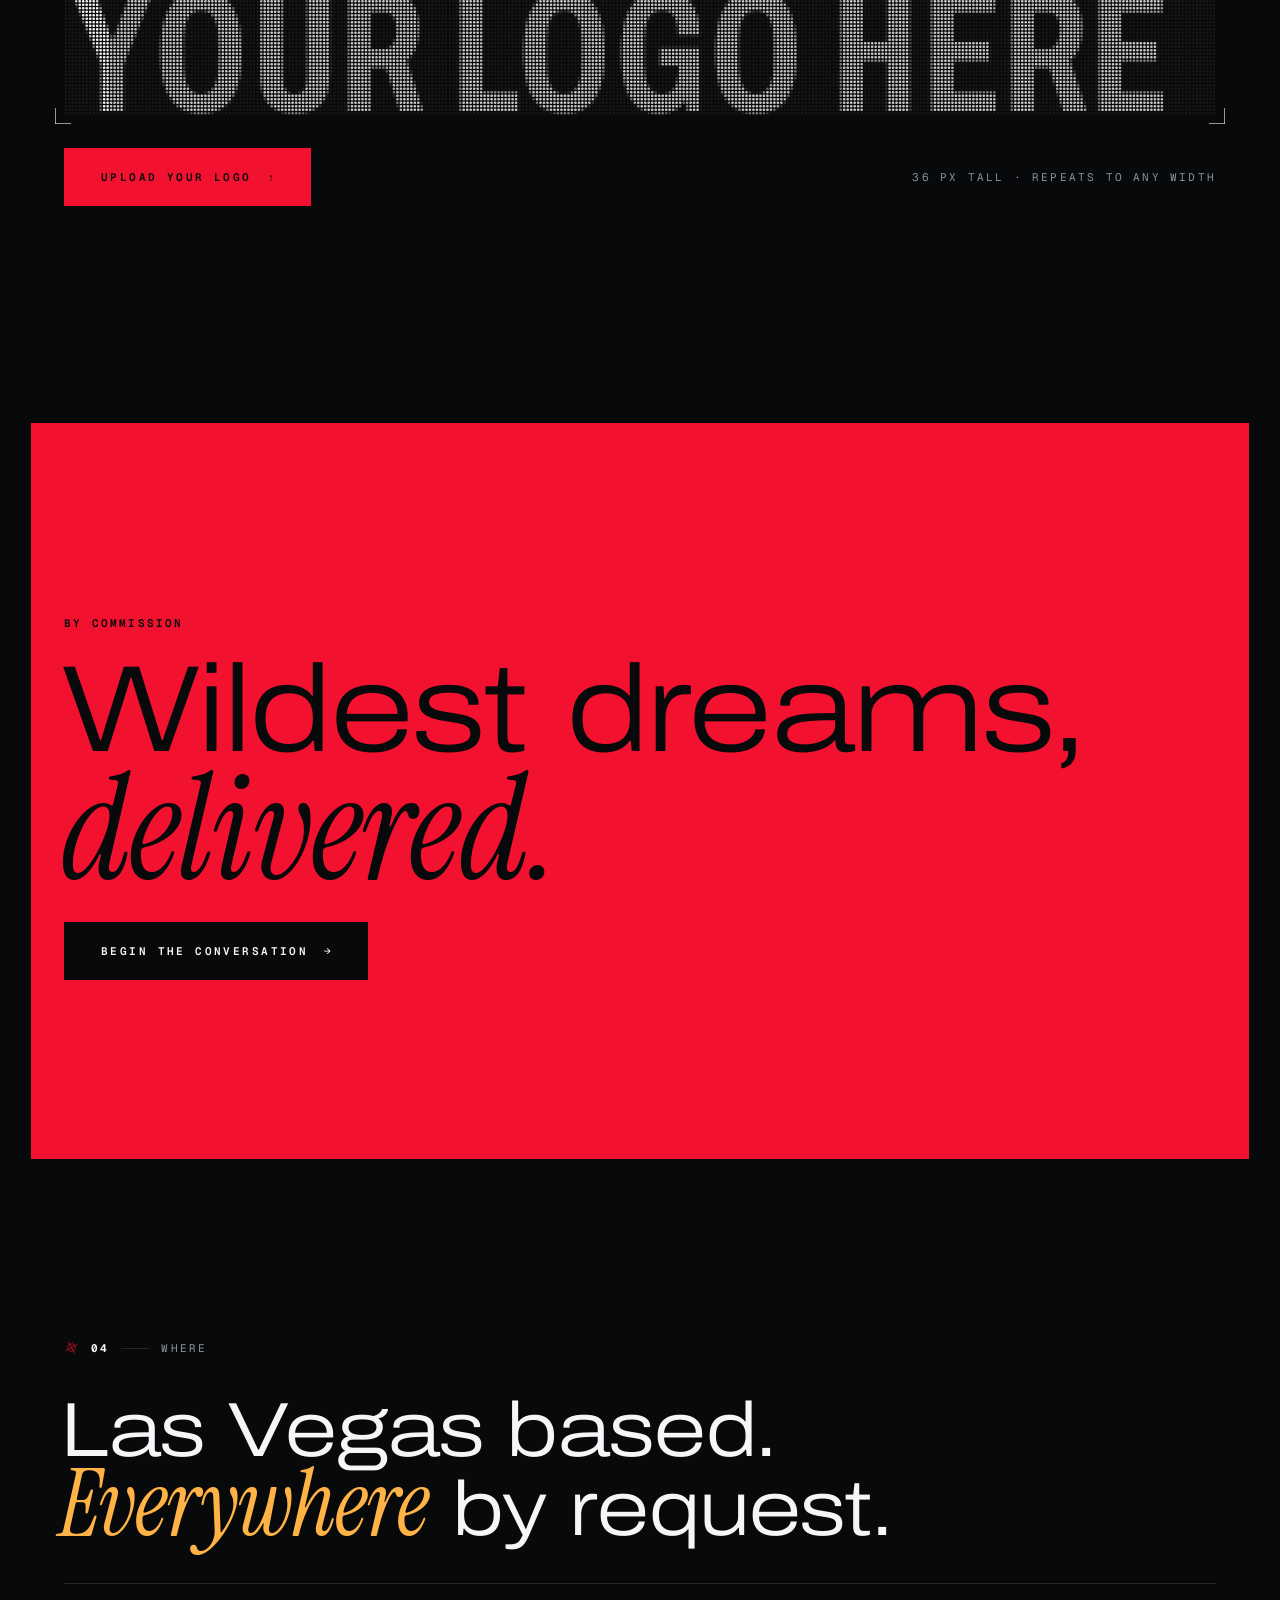
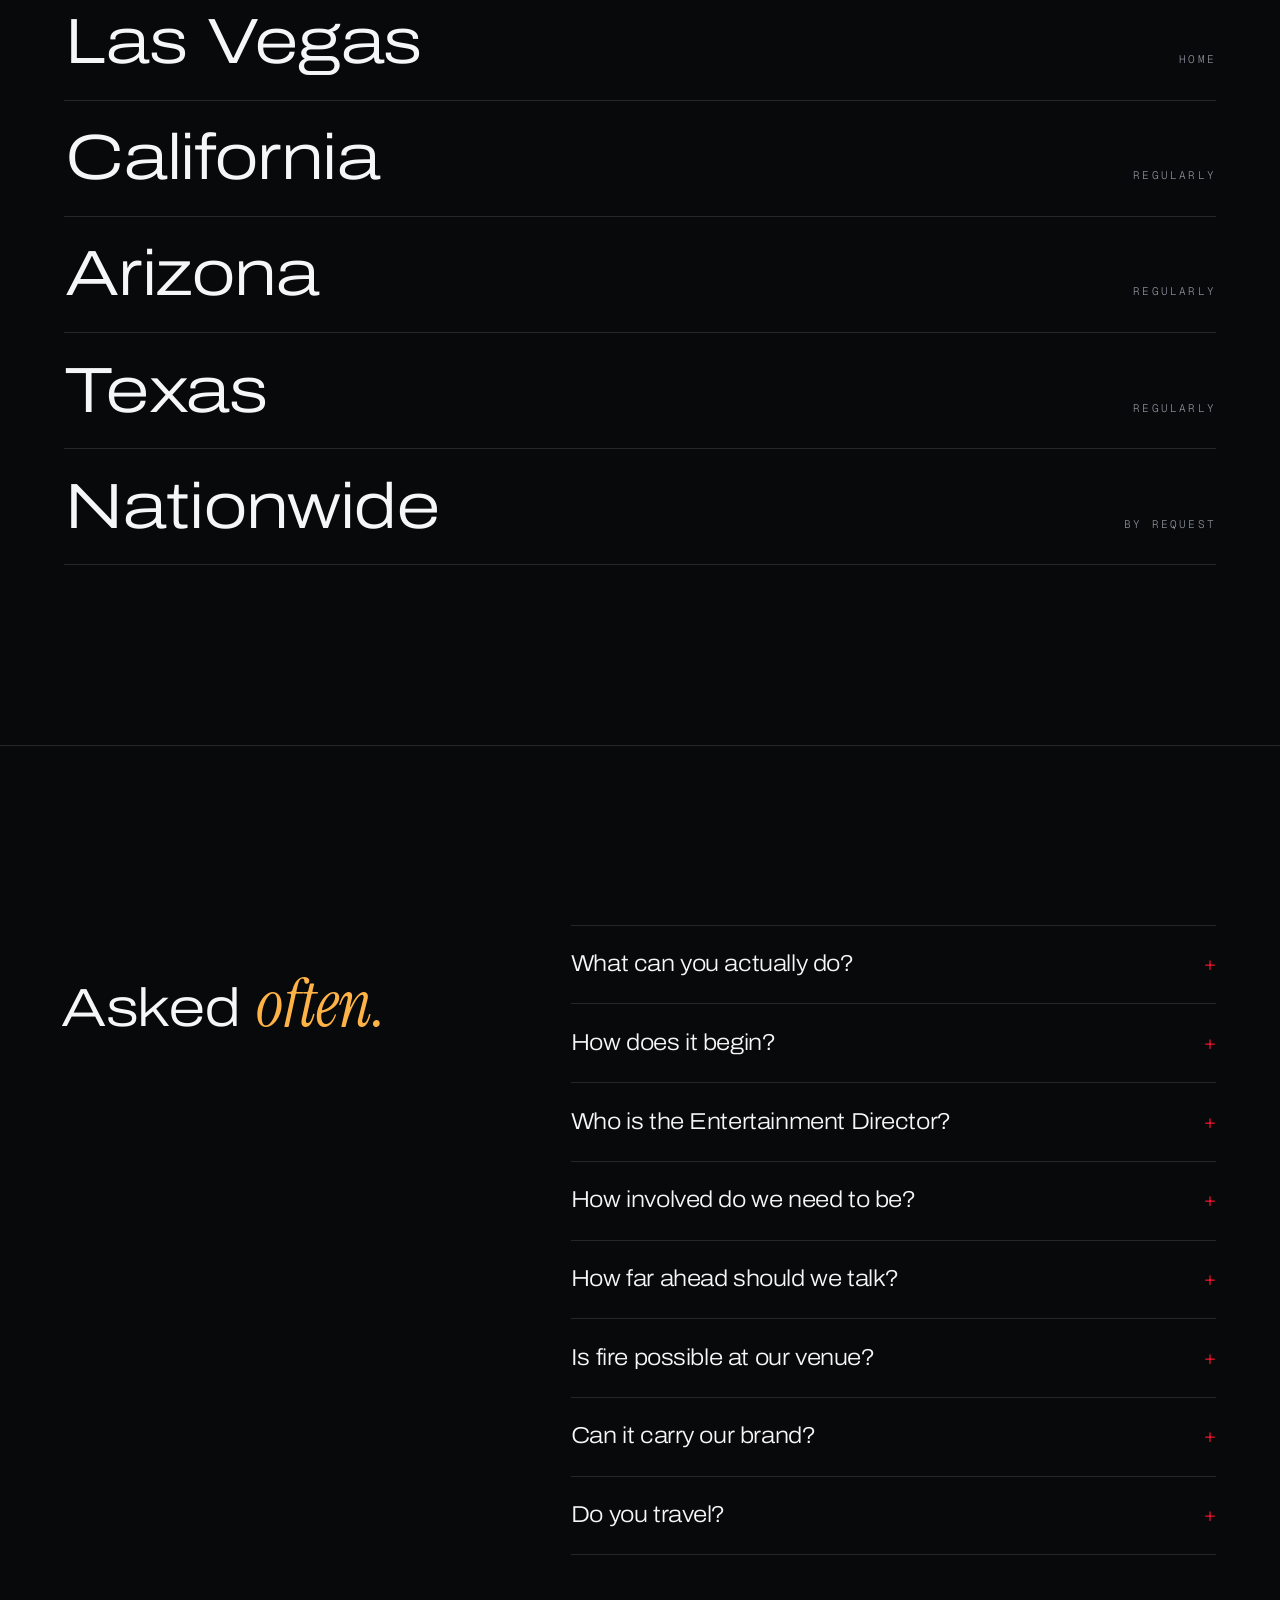
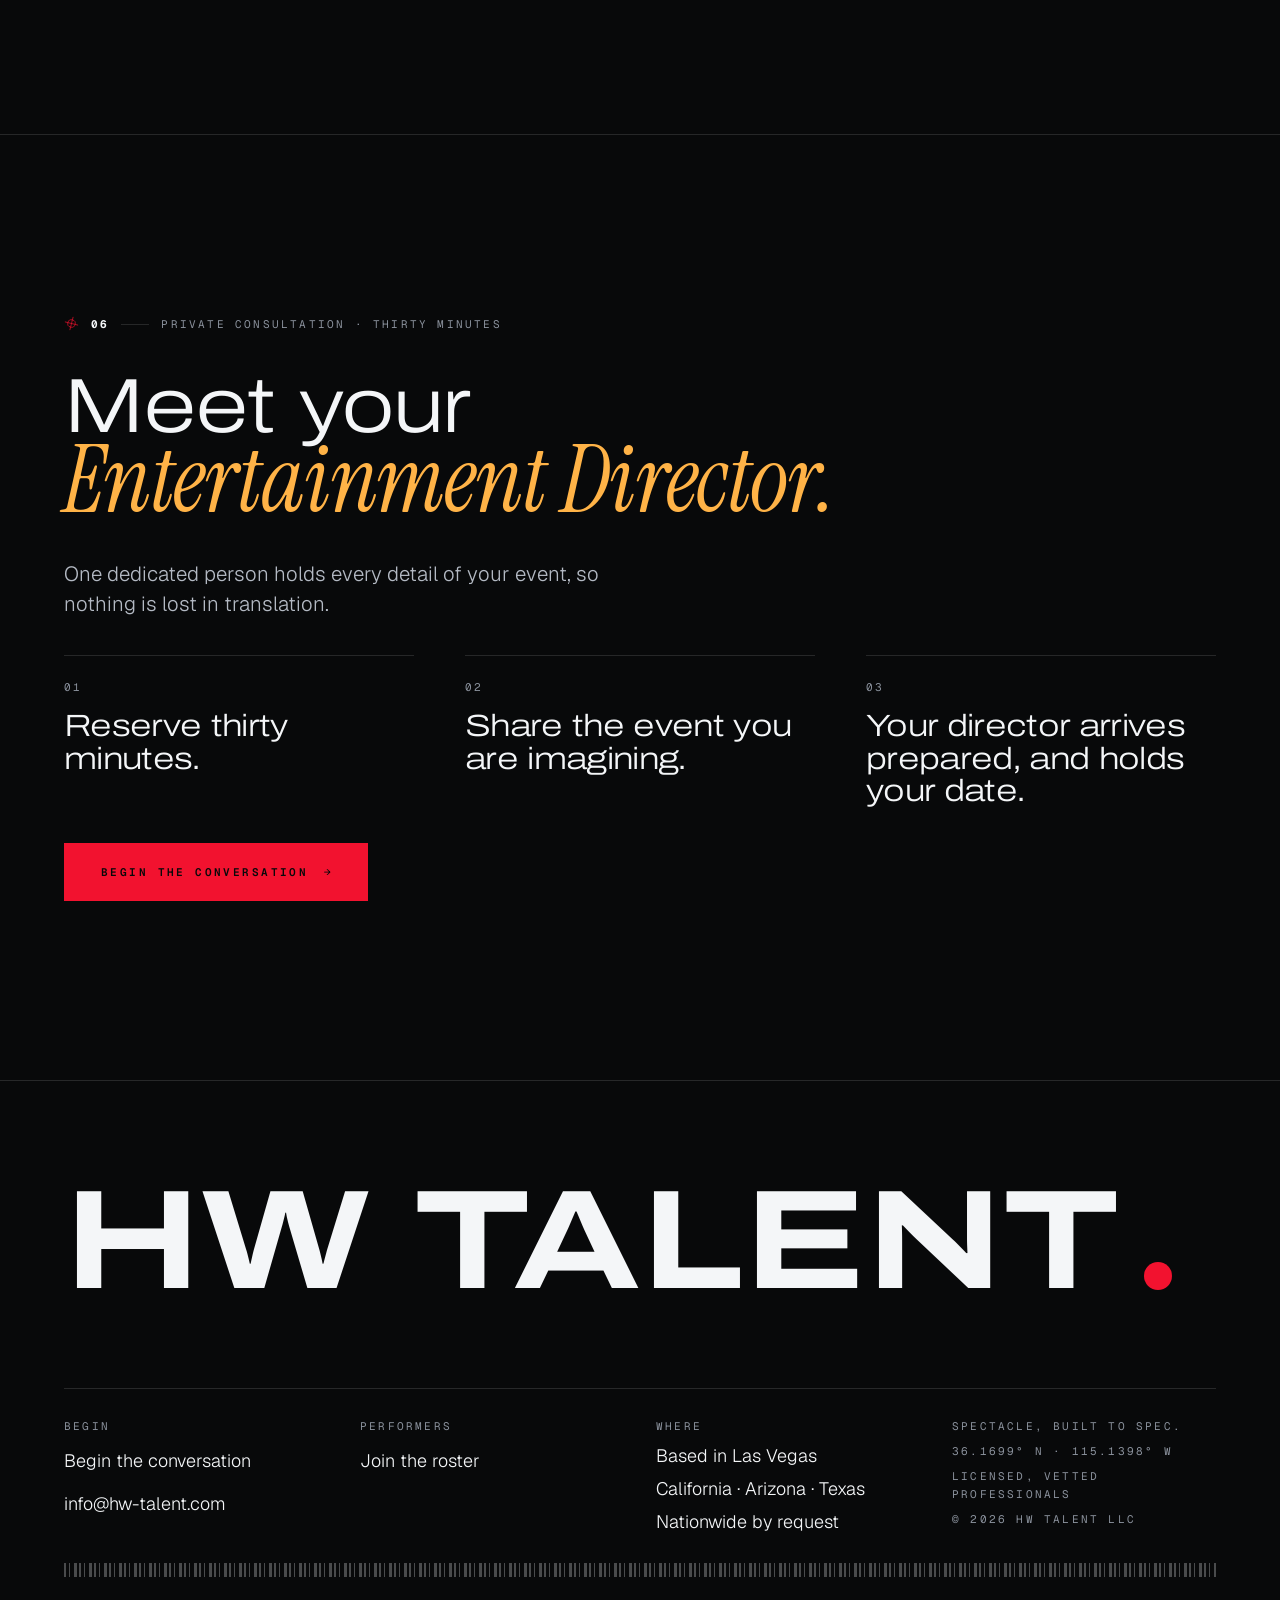
==== commit 7c99a833: "Say event, not night Co-Authored-By: Claude Fable 5.2 <noreply@anthropic.com> Claude-Session: https:" ====
--- a/index.html
+++ b/index.html
@@ -89,8 +89,8 @@
 <ul class="rows rv d2"><li><strong>Las Vegas</strong><span>Home</span></li><li><strong>California</strong><span>Regularly</span></li><li><strong>Arizona</strong><span>Regularly</span></li><li><strong>Texas</strong><span>Regularly</span></li><li><strong>Nationwide</strong><span>By request</span></li></ul>
 </div></section>
 
-<section class="sec rule"><div class="wrap faq"><div class="stack"><span class="lab idx rv"><svg class="reg" viewBox="0 0 24 24" fill="none" stroke="currentColor" stroke-width="1" aria-hidden="true"><path d="M6 12 a6 6 0 1 0 12 0 a6 6 0 1 0 -12 0 M12 1 V23 M1 12 H23"/></svg><b class="n"></b>Questions</span><h2 class="d rv d1">Asked <em>often.</em></h2></div><div class="rv d2"><details class="q"><summary>What can you actually do?</summary><p>Almost anything a body, a flame or a light can do. If it has never been done, even better.</p></details><details class="q"><summary>How does it begin?</summary><p>With thirty minutes. Your Entertainment Director learns the night you are imagining. Then we design it, cast it, build it and run it.</p></details><details class="q"><summary>Who is the Entertainment Director?</summary><p>One person, dedicated to your event, who holds every detail from the first call to the final bow. Nothing is lost in translation.</p></details><details class="q"><summary>How involved do we need to be?</summary><p>As hands-on or as hands-off as you like. Approve every stitch, or hand us the night and arrive as a guest.</p></details><details class="q"><summary>How far ahead should we talk?</summary><p>The earlier, the wilder. Costumes are made by hand and shows are built from nothing. Short notice is still worth a call.</p></details><details class="q"><summary>Is fire possible at our venue?</summary><p>Usually. Our fire artists are licensed, vetted professionals, and we arrange it with your venue directly.</p></details><details class="q"><summary>Can it carry our brand?</summary><p>Yes. Your logo on the costumes, on the props, and in the light itself.</p></details><details class="q"><summary>Do you travel?</summary><p>Yes. We are based in Las Vegas and regularly work in California, Arizona and Texas. Anywhere else in the country, ask.</p></details></div></div></section>
-<section class="sec rule director" id="consult"><div class="wrap stack"><span class="lab idx rv"><svg class="reg" viewBox="0 0 24 24" fill="none" stroke="currentColor" stroke-width="1" aria-hidden="true"><path d="M6 12 a6 6 0 1 0 12 0 a6 6 0 1 0 -12 0 M12 1 V23 M1 12 H23"/></svg><b class="n"></b>Private consultation · Thirty minutes</span><h2 class="d rv d1">Meet your <em>Entertainment Director.</em></h2><p class="lead rv d2">One dedicated person holds every detail of your night, so nothing is lost in translation.</p><ol class="steps rv d2"><li><span class="lab">01</span><strong>Reserve thirty minutes.</strong></li><li><span class="lab">02</span><strong>Share the night you are imagining.</strong></li><li><span class="lab">03</span><strong>Your director arrives prepared, and holds your date.</strong></li></ol><div class="row rv d3"><a class="btn" href="consult.html">Begin the conversation</a></div></div></section>
+<section class="sec rule"><div class="wrap faq"><div class="stack"><span class="lab idx rv"><svg class="reg" viewBox="0 0 24 24" fill="none" stroke="currentColor" stroke-width="1" aria-hidden="true"><path d="M6 12 a6 6 0 1 0 12 0 a6 6 0 1 0 -12 0 M12 1 V23 M1 12 H23"/></svg><b class="n"></b>Questions</span><h2 class="d rv d1">Asked <em>often.</em></h2></div><div class="rv d2"><details class="q"><summary>What can you actually do?</summary><p>Almost anything a body, a flame or a light can do. If it has never been done, even better.</p></details><details class="q"><summary>How does it begin?</summary><p>With thirty minutes. Your Entertainment Director learns the event you are imagining. Then we design it, cast it, build it and run it.</p></details><details class="q"><summary>Who is the Entertainment Director?</summary><p>One person, dedicated to your event, who holds every detail from the first call to the final bow. Nothing is lost in translation.</p></details><details class="q"><summary>How involved do we need to be?</summary><p>As hands-on or as hands-off as you like. Approve every stitch, or hand us the event and arrive as a guest.</p></details><details class="q"><summary>How far ahead should we talk?</summary><p>The earlier, the wilder. Costumes are made by hand and shows are built from nothing. Short notice is still worth a call.</p></details><details class="q"><summary>Is fire possible at our venue?</summary><p>Usually. Our fire artists are licensed, vetted professionals, and we arrange it with your venue directly.</p></details><details class="q"><summary>Can it carry our brand?</summary><p>Yes. Your logo on the costumes, on the props, and in the light itself.</p></details><details class="q"><summary>Do you travel?</summary><p>Yes. We are based in Las Vegas and regularly work in California, Arizona and Texas. Anywhere else in the country, ask.</p></details></div></div></section>
+<section class="sec rule director" id="consult"><div class="wrap stack"><span class="lab idx rv"><svg class="reg" viewBox="0 0 24 24" fill="none" stroke="currentColor" stroke-width="1" aria-hidden="true"><path d="M6 12 a6 6 0 1 0 12 0 a6 6 0 1 0 -12 0 M12 1 V23 M1 12 H23"/></svg><b class="n"></b>Private consultation · Thirty minutes</span><h2 class="d rv d1">Meet your <em>Entertainment Director.</em></h2><p class="lead rv d2">One dedicated person holds every detail of your event, so nothing is lost in translation.</p><ol class="steps rv d2"><li><span class="lab">01</span><strong>Reserve thirty minutes.</strong></li><li><span class="lab">02</span><strong>Share the event you are imagining.</strong></li><li><span class="lab">03</span><strong>Your director arrives prepared, and holds your date.</strong></li></ol><div class="row rv d3"><a class="btn" href="consult.html">Begin the conversation</a></div></div></section>
 
 </main>
 <footer class="foot"><div class="wrap">
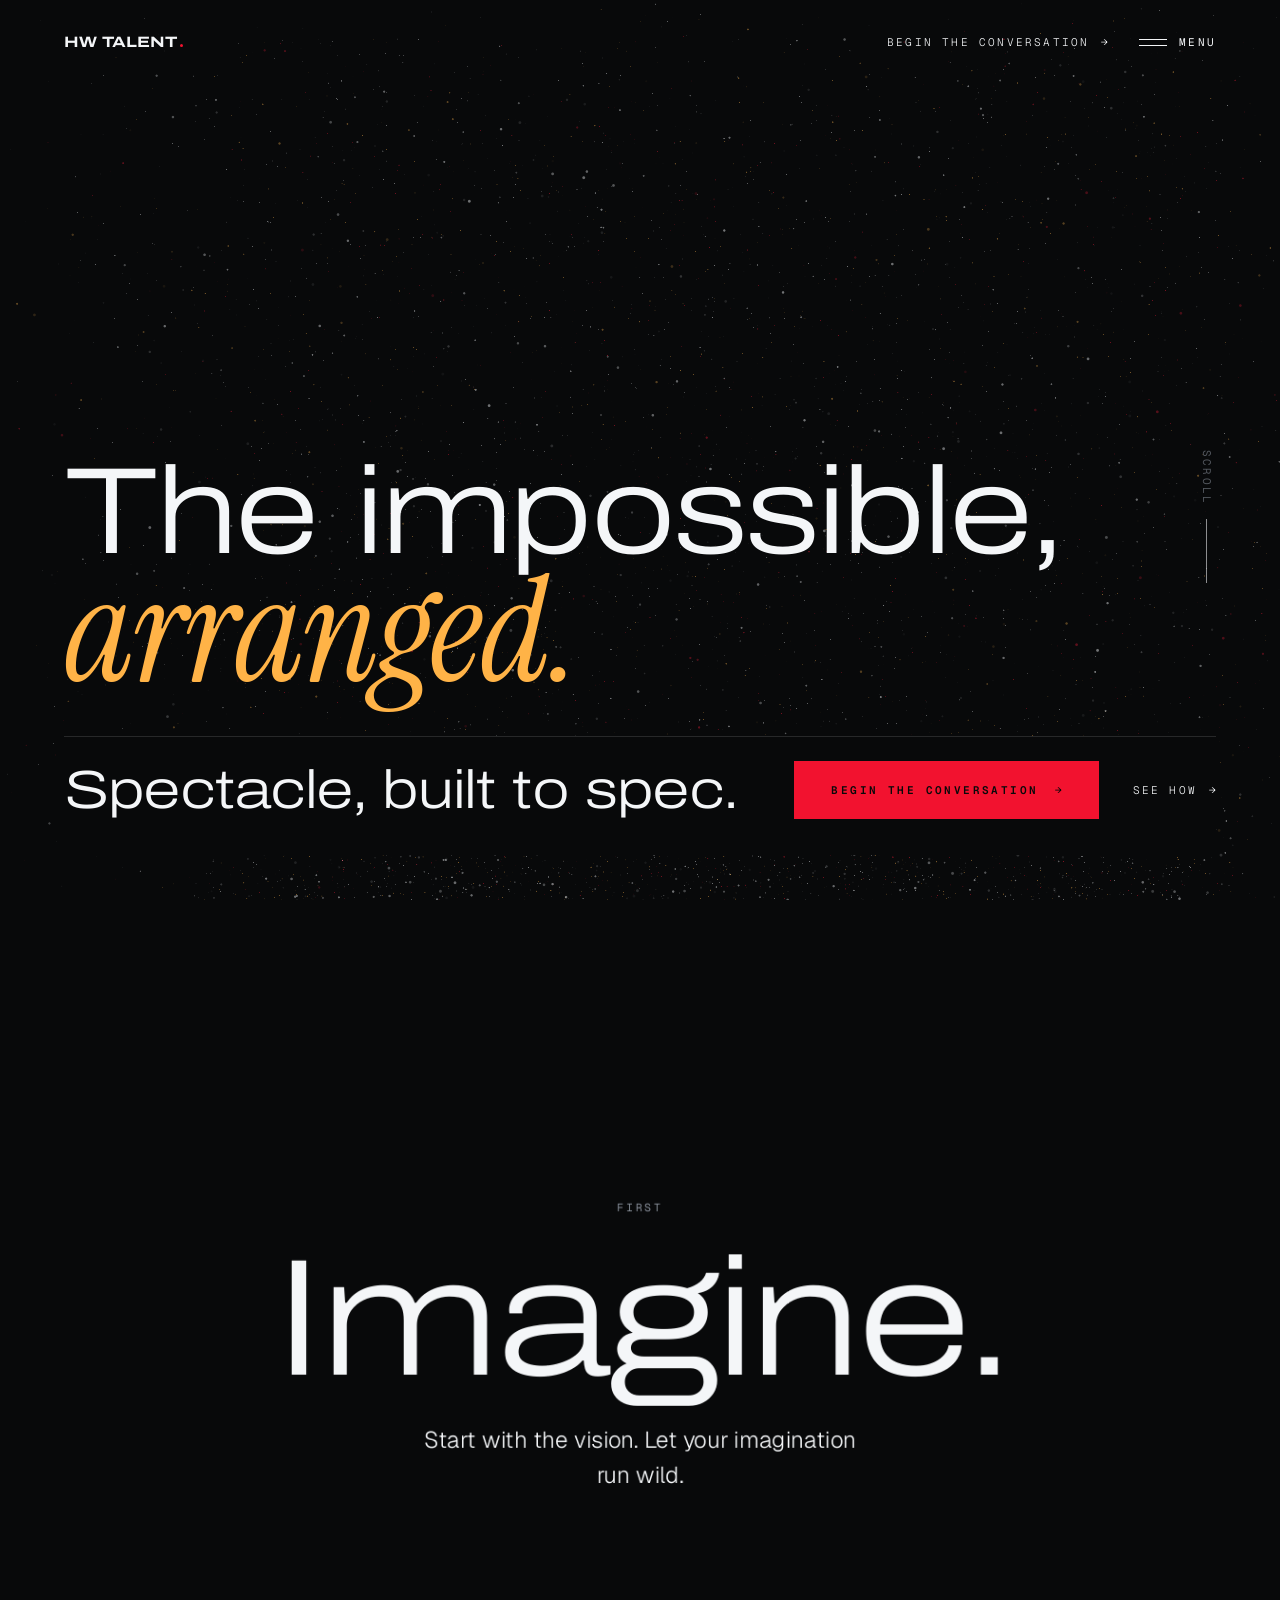
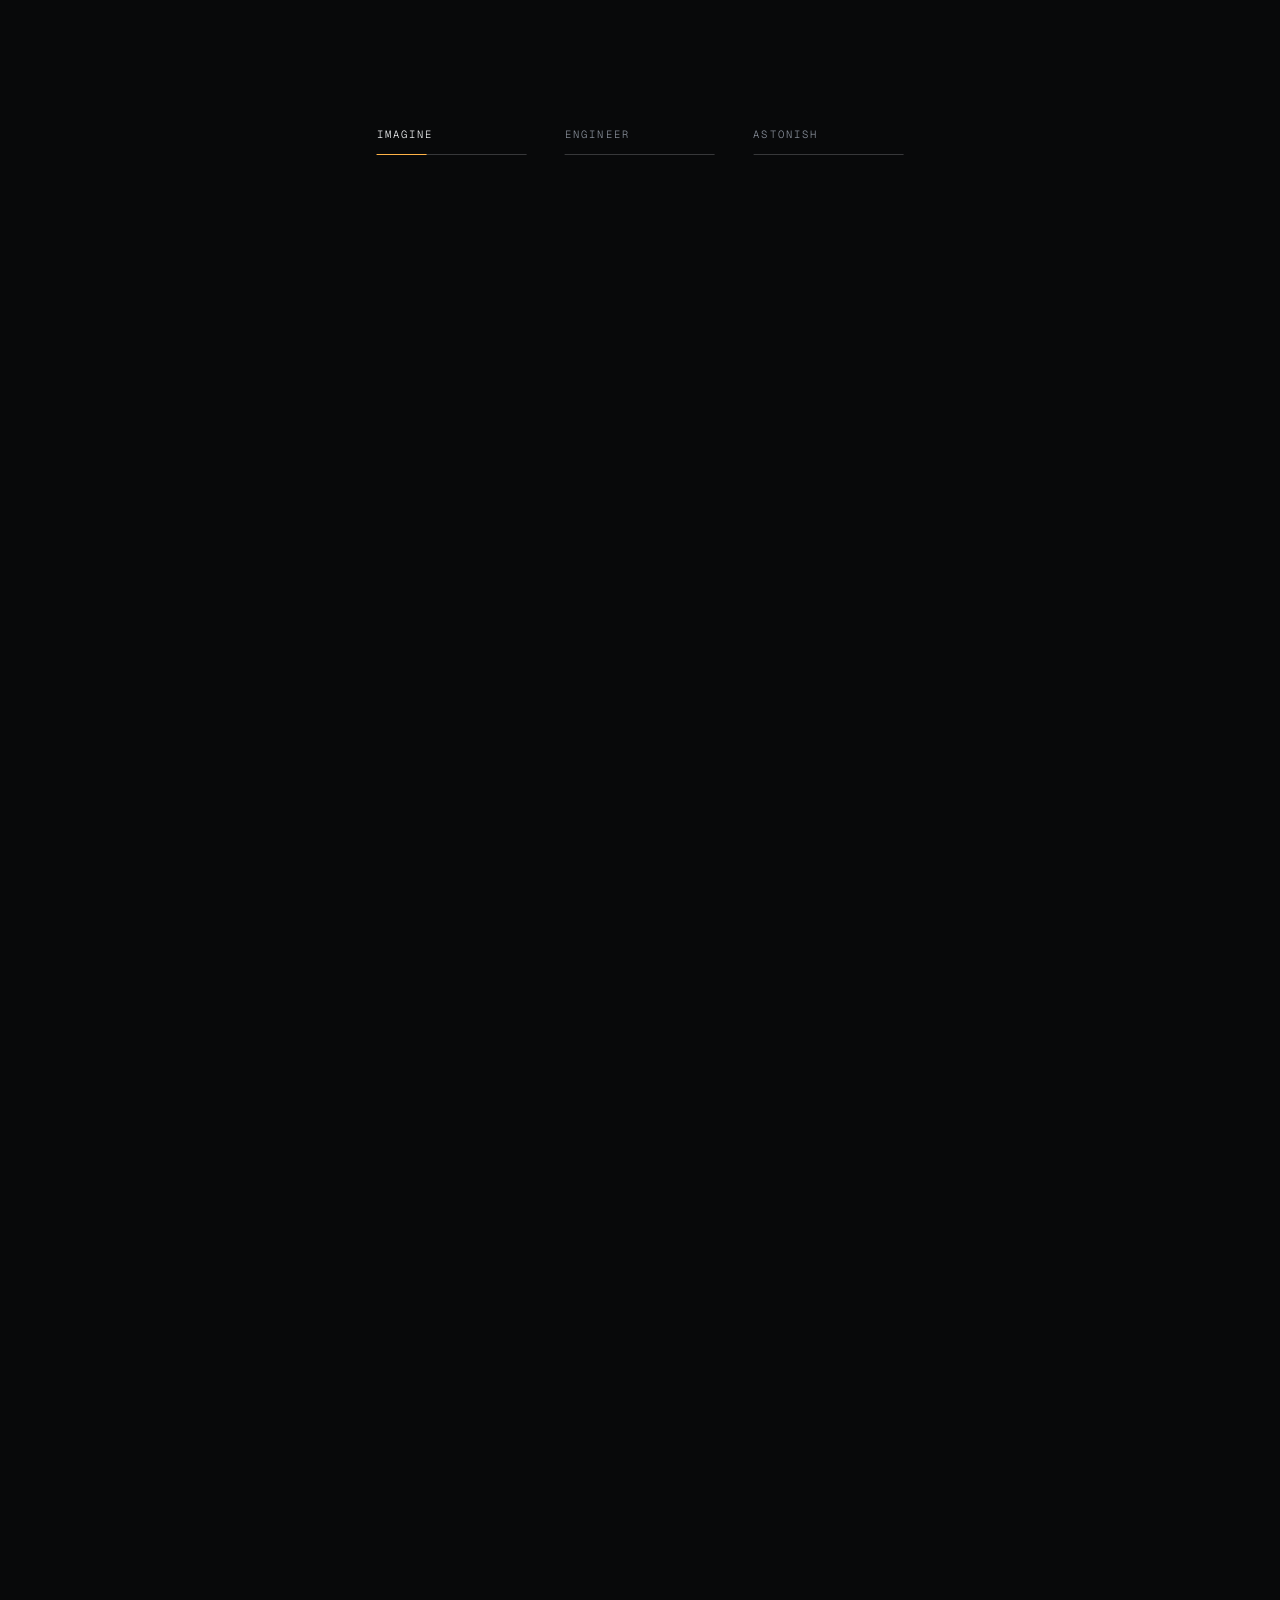
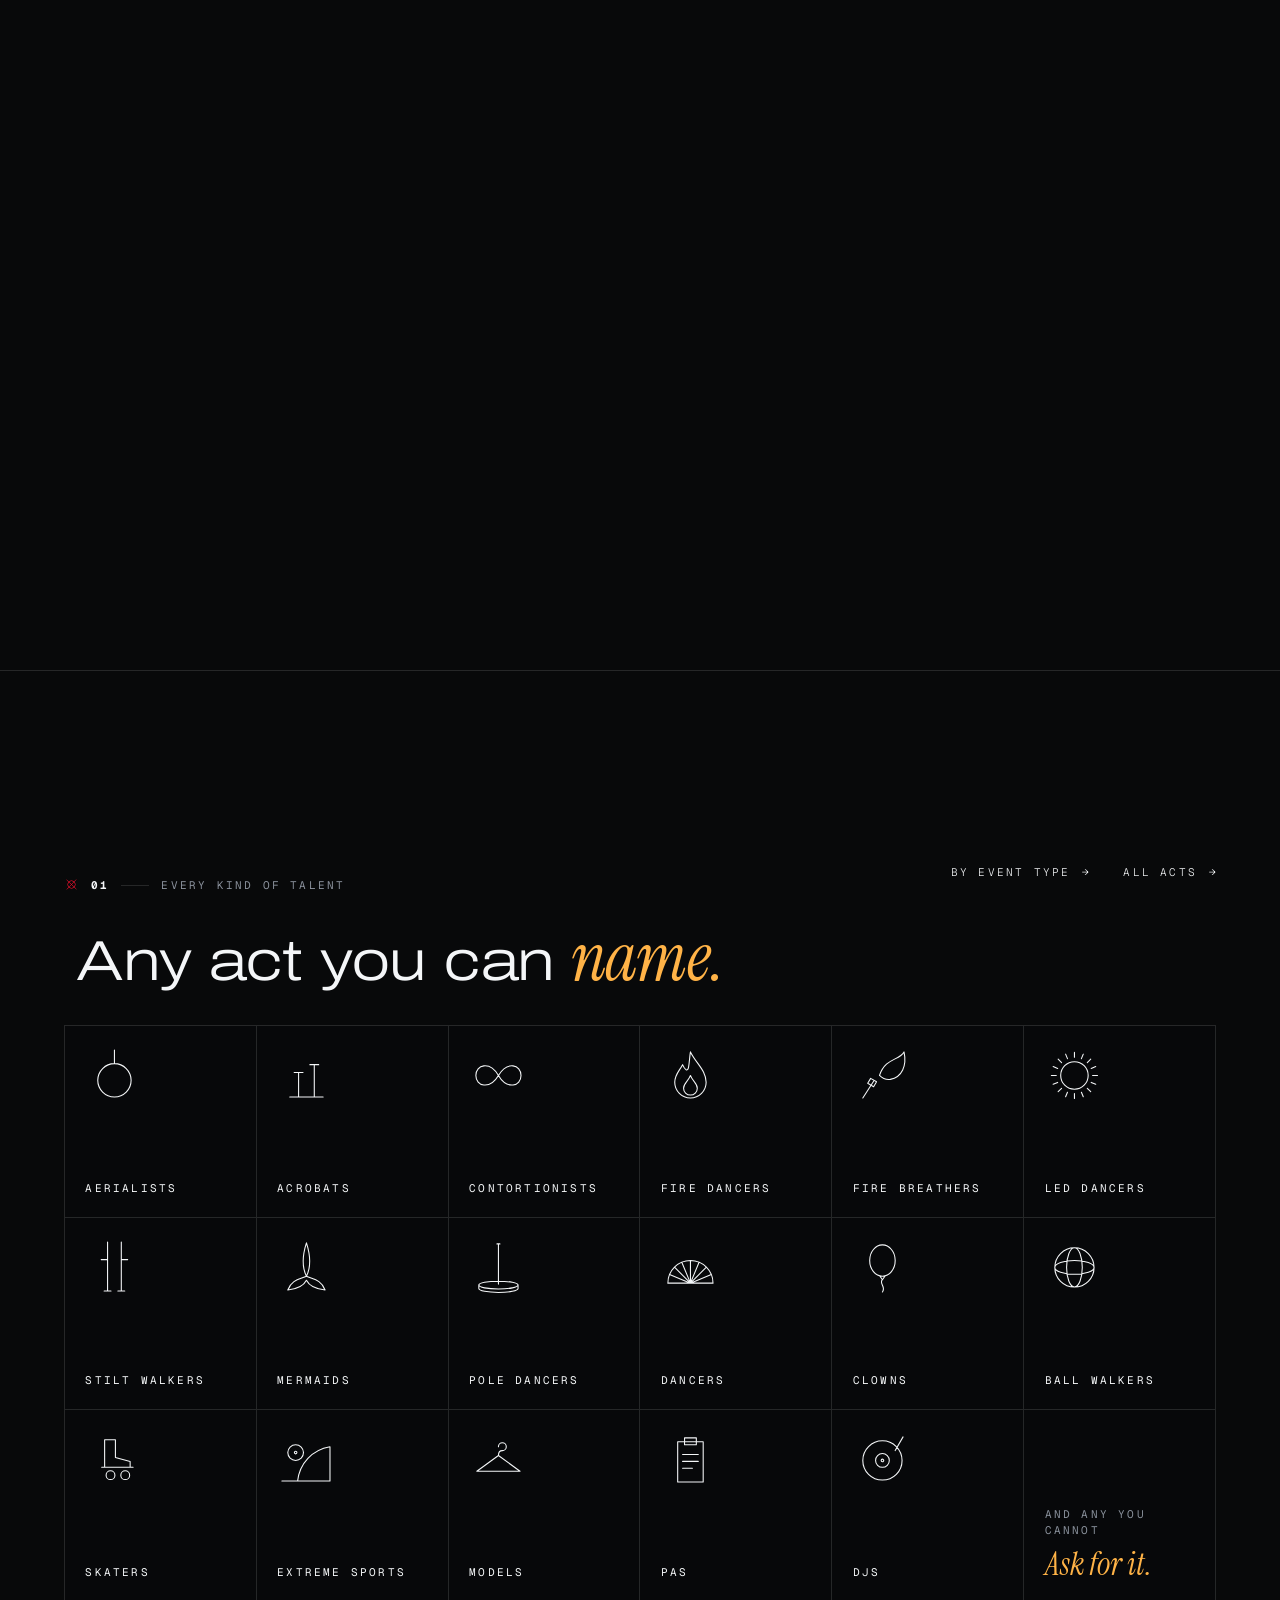
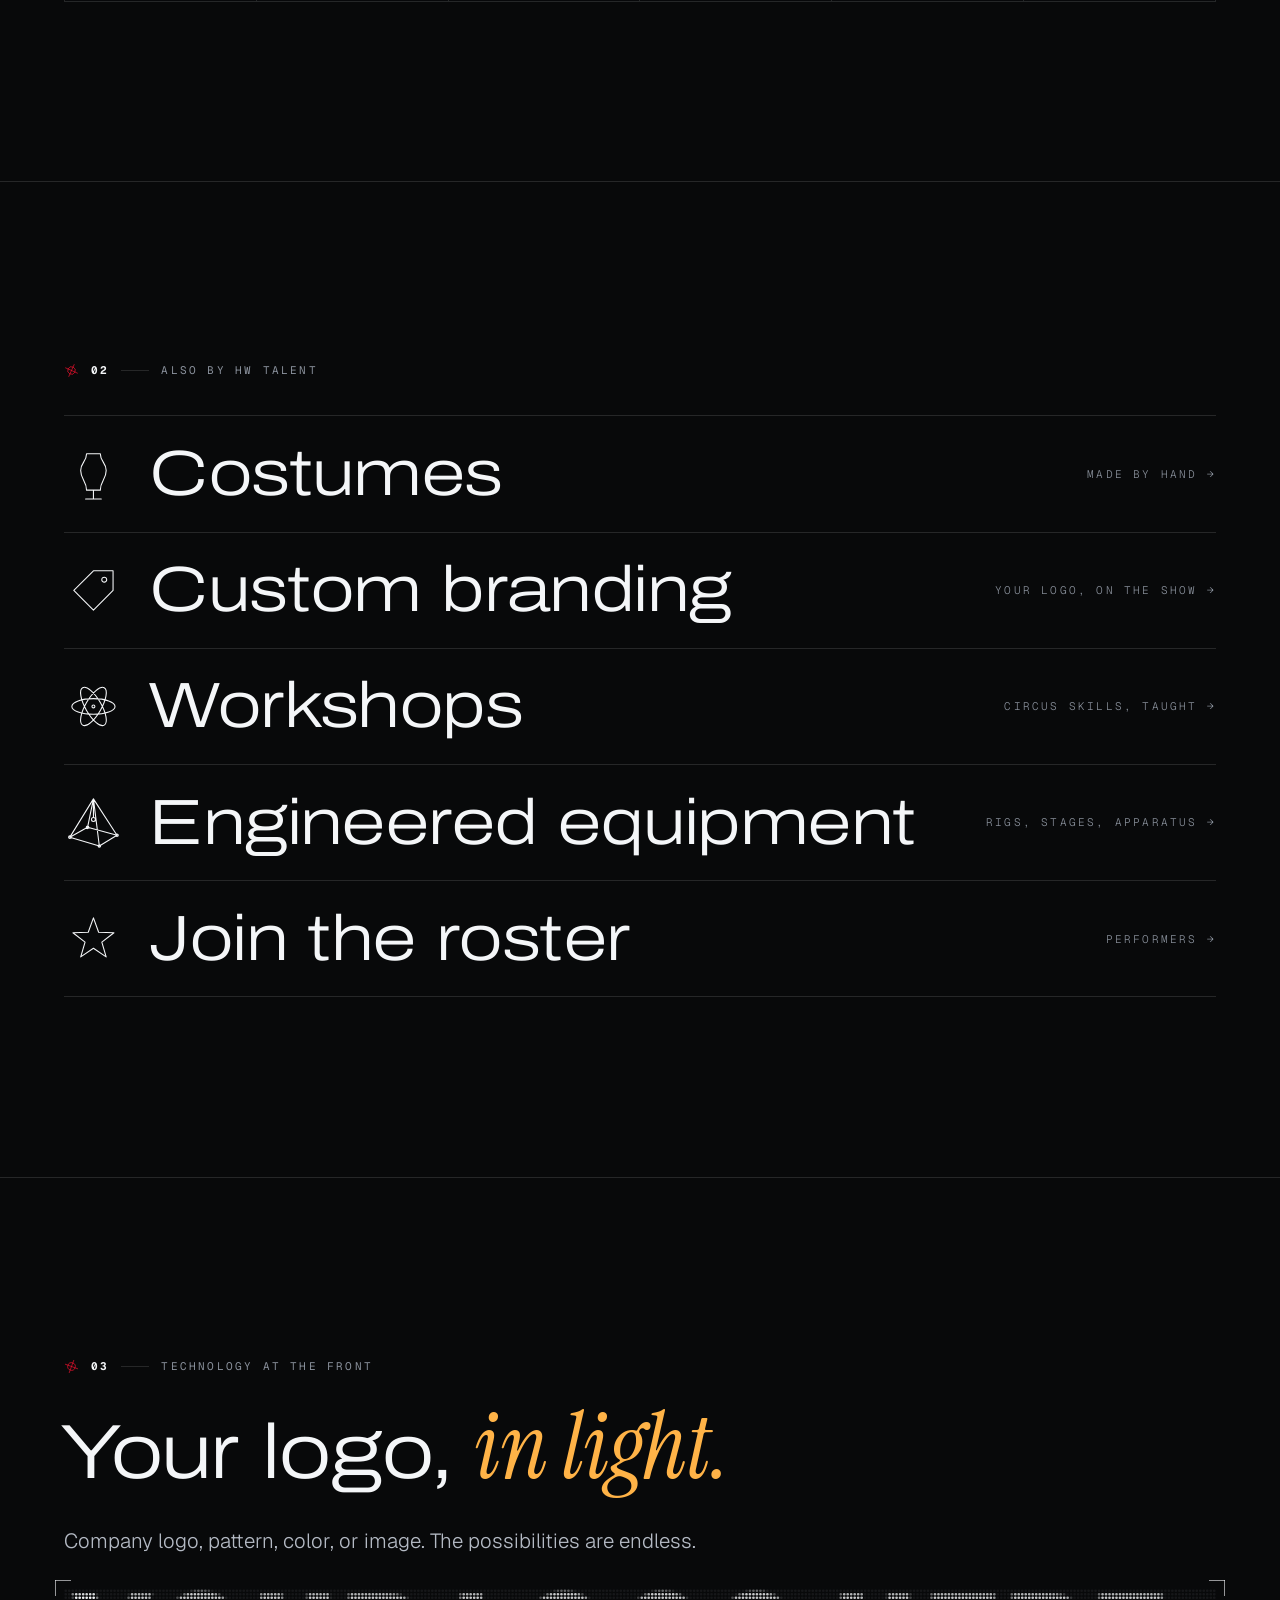
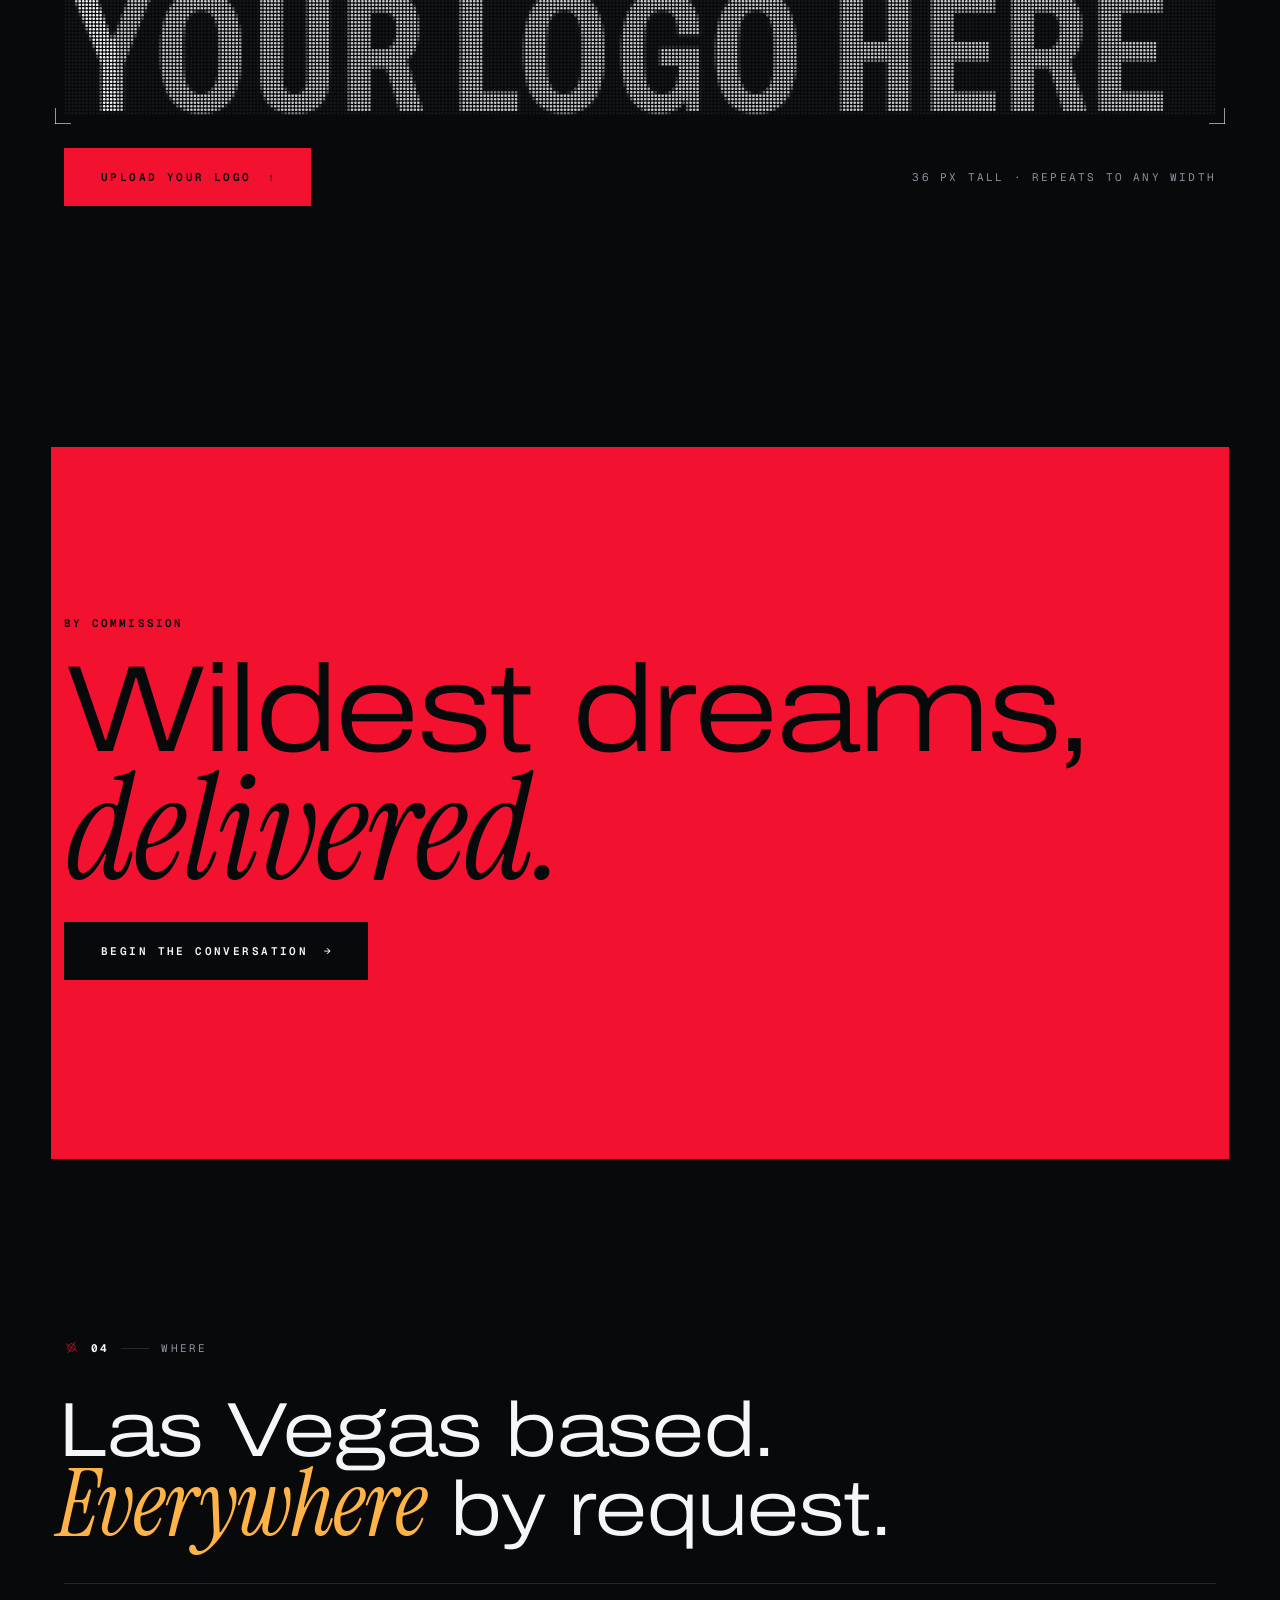
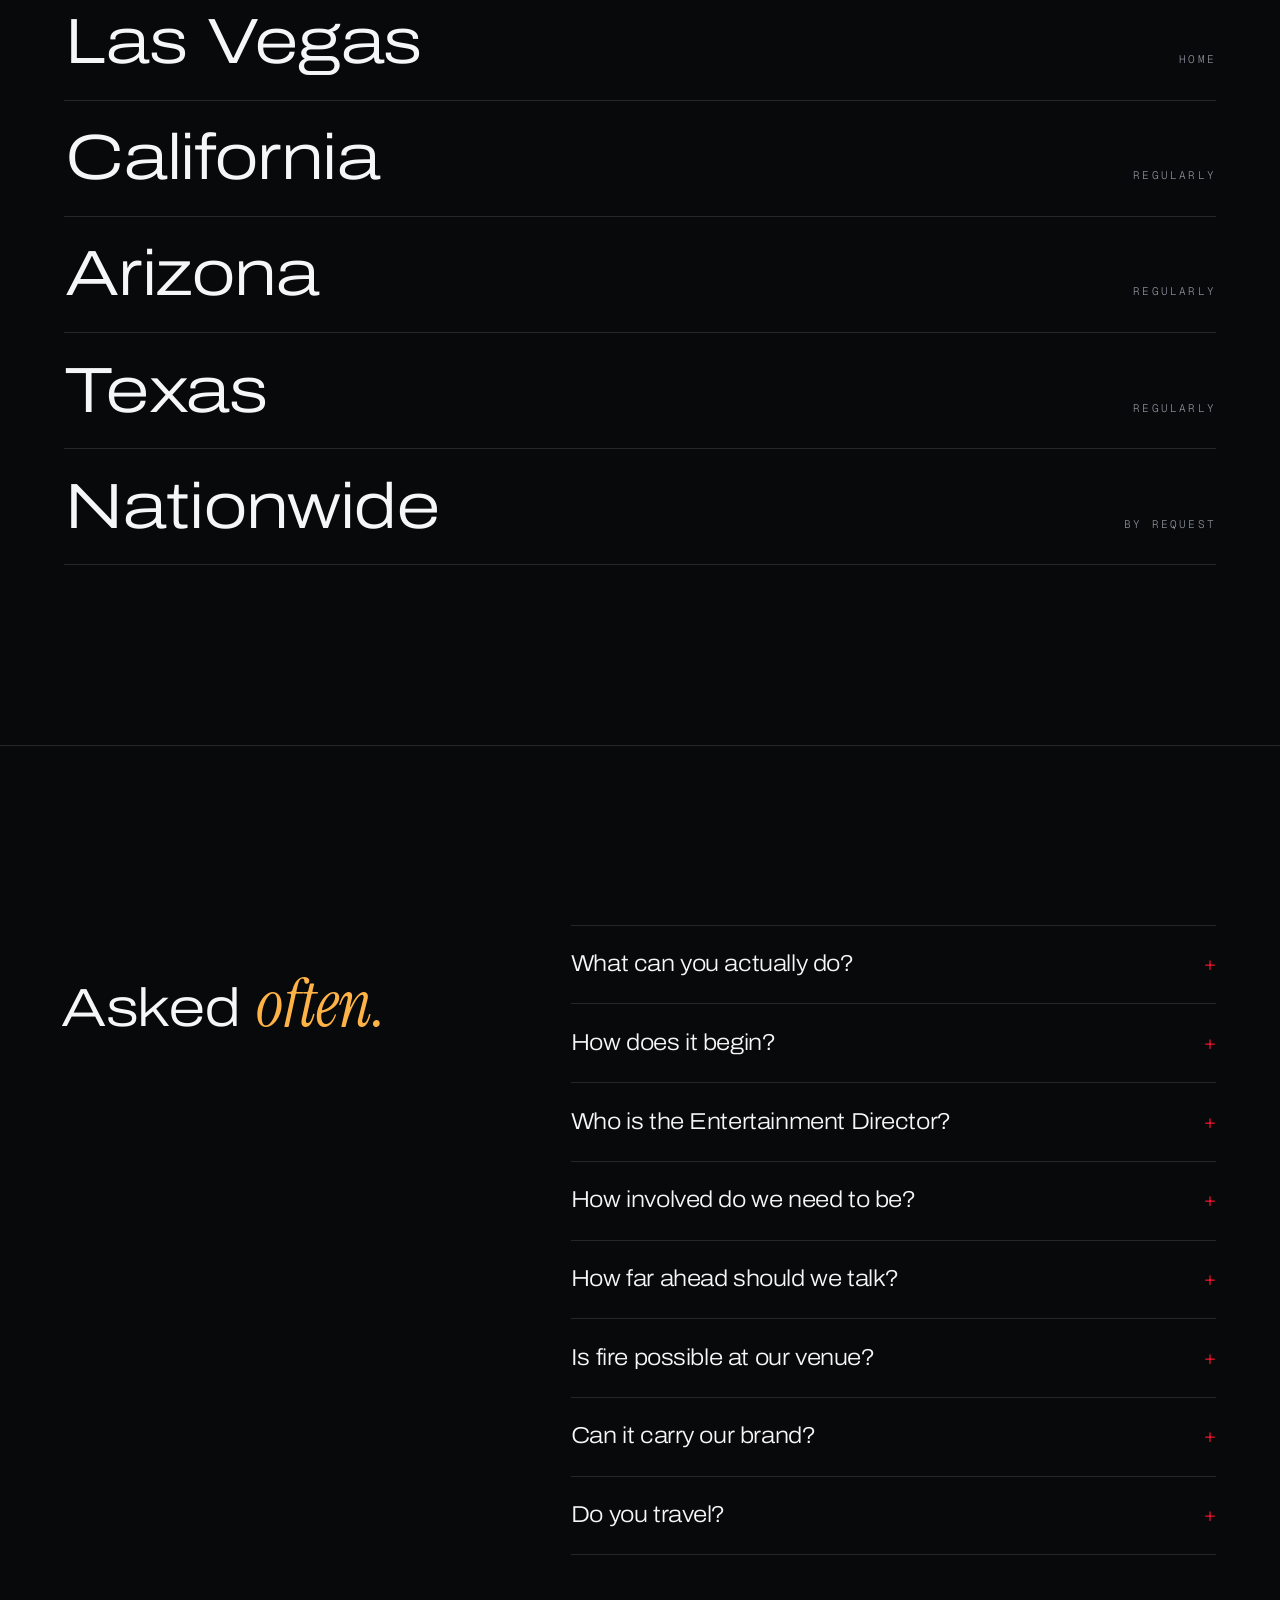
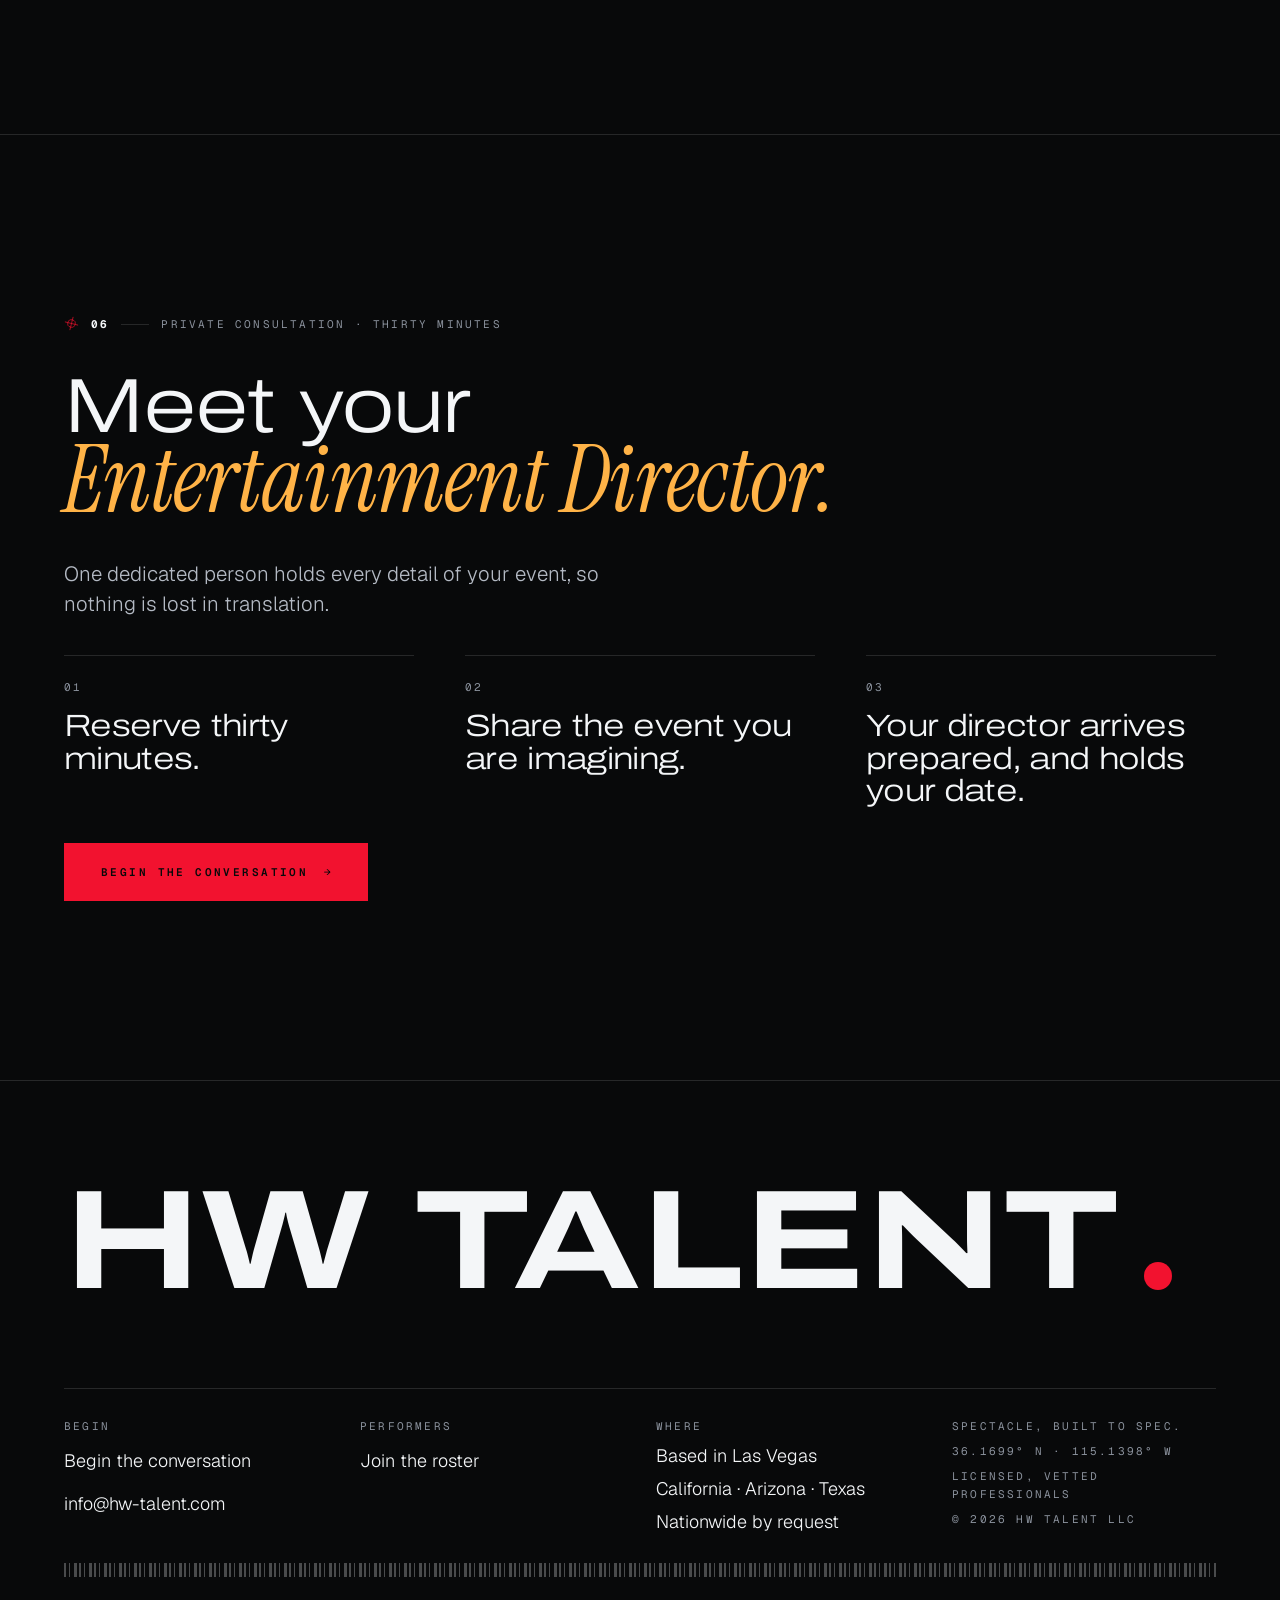
==== commit e0ed76c1: "Larger brand line in the hero Co-Authored-By: Claude Fable 5.2 <noreply@anthropic.com> Claude-Sessio" ====
--- a/index.html
+++ b/index.html
@@ -13,7 +13,7 @@
 <meta name="theme-color" content="#08090A">
 <link rel="canonical" href="https://hw-talent.com/">
 <link rel="icon" href="assets/img/favicon.svg" type="image/svg+xml">
-<link rel="stylesheet" href="assets/css/site.css?v=76363bc5">
+<link rel="stylesheet" href="assets/css/site.css?v=3e993f93">
 <script>document.documentElement.className="js";try{if(sessionStorage.getItem("hw-seen"))document.documentElement.className+=" seen"}catch(e){}</script>
 </head>
 <body>
@@ -32,7 +32,7 @@
 <section class="hero" data-form="tent">
 <div class="wrap">
 <h1 class="d"><span class="up"><span>The impossible,</span></span><span class="up d1"><span><em>arranged.</em></span></span></h1>
-<div class="foot between"><p class="lead rv d2">Spectacle, built to spec.</p>
+<div class="foot between"><p class="tagline rv d2">Spectacle, built to spec.</p>
 <div class="row rv d3"><a class="btn" href="consult.html">Begin the conversation</a><a class="link" href="#story">See how</a></div></div>
 </div>
 <span class="scrollcue lab" aria-hidden="true">Scroll</span>
--- a/assets/css/site.css
+++ b/assets/css/site.css
@@ -566,3 +566,7 @@
 @media (hover:hover){.pill:hover,.pill:focus-visible{border-color:var(--amber);color:var(--amber);transform:translateY(-2px)}.pill:hover .ic{color:var(--amber)}}
 @media (max-width:900px){.evgrid{grid-template-columns:1fr}}
 @media (max-width:600px){.pill{font-size:10.5px;letter-spacing:.12em;padding:0 14px}}
+
+/* the brand line under the hero headline, at a size that carries */
+.tagline{font-family:var(--display);font-stretch:125%;font-weight:300;font-size:clamp(26px,4.2vw,56px);line-height:1.08;letter-spacing:-.025em;color:var(--white);text-wrap:balance}
+.hero .foot{align-items:flex-end}
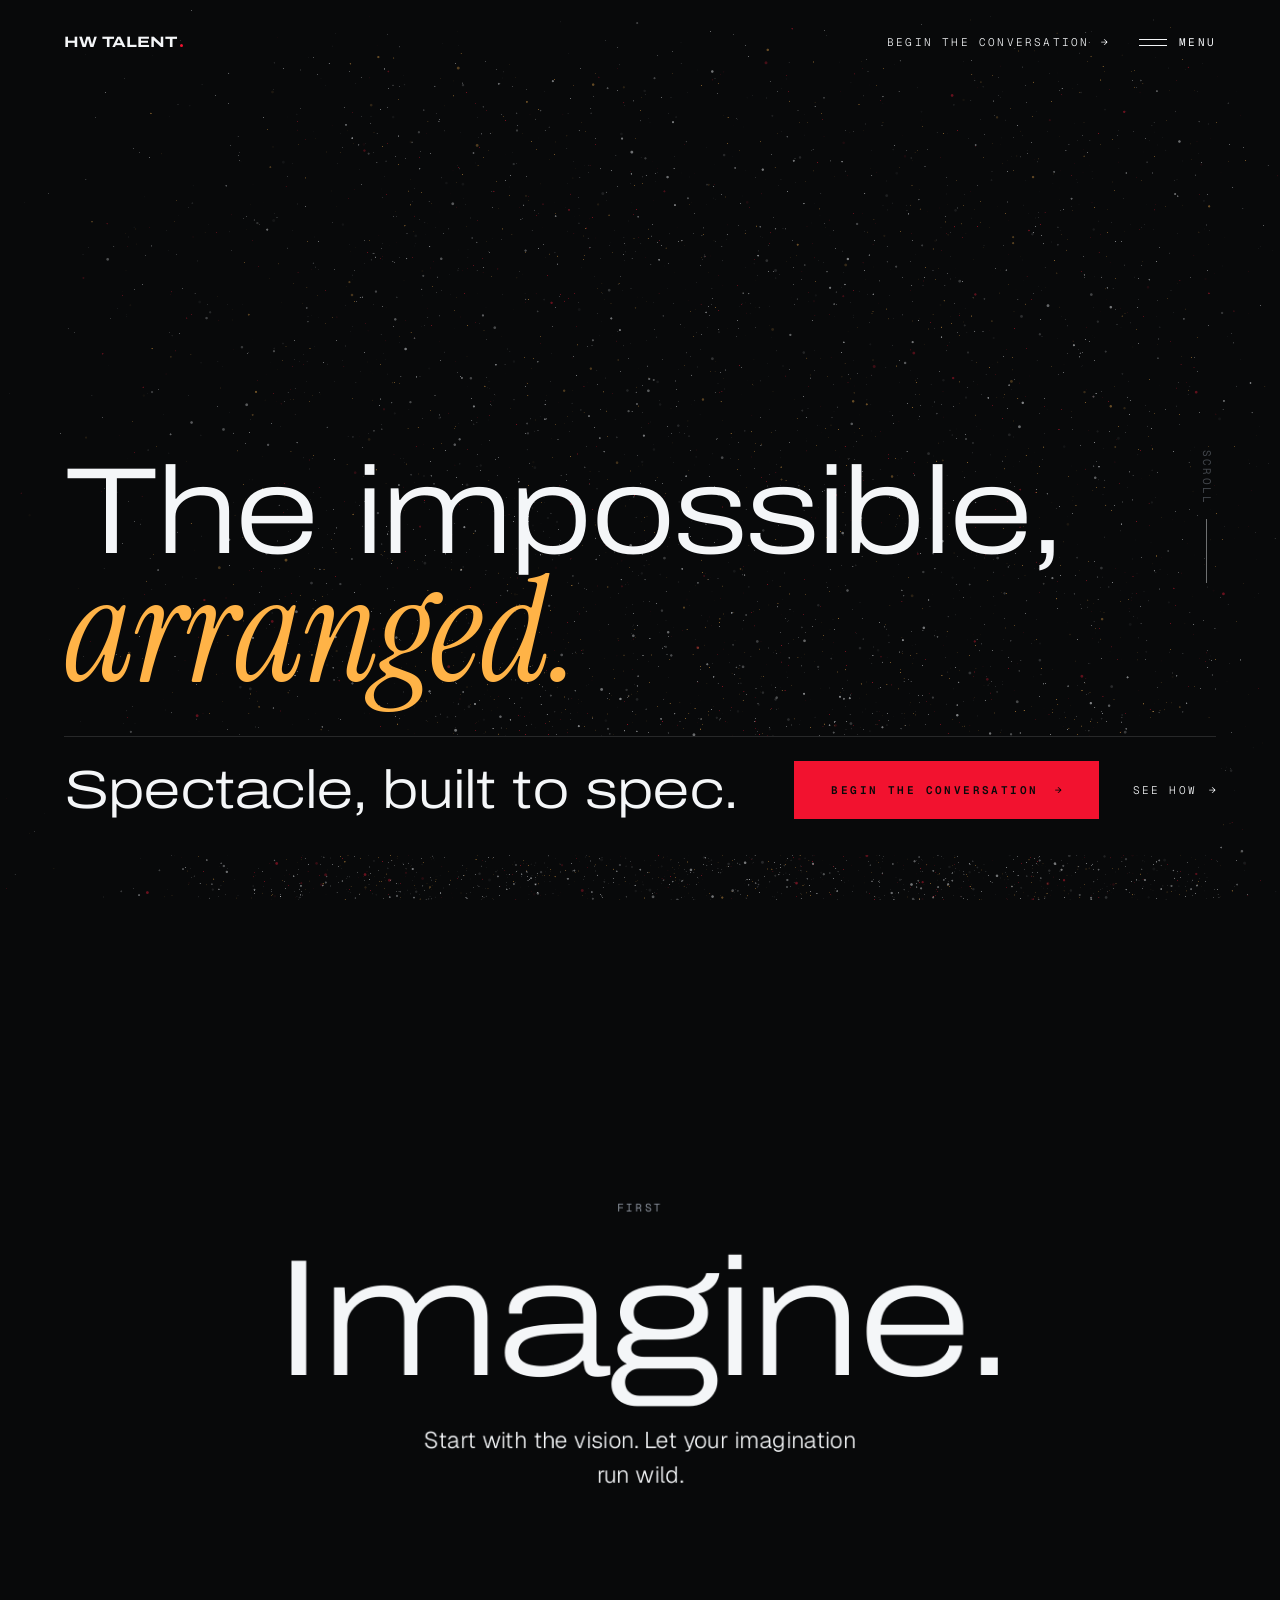
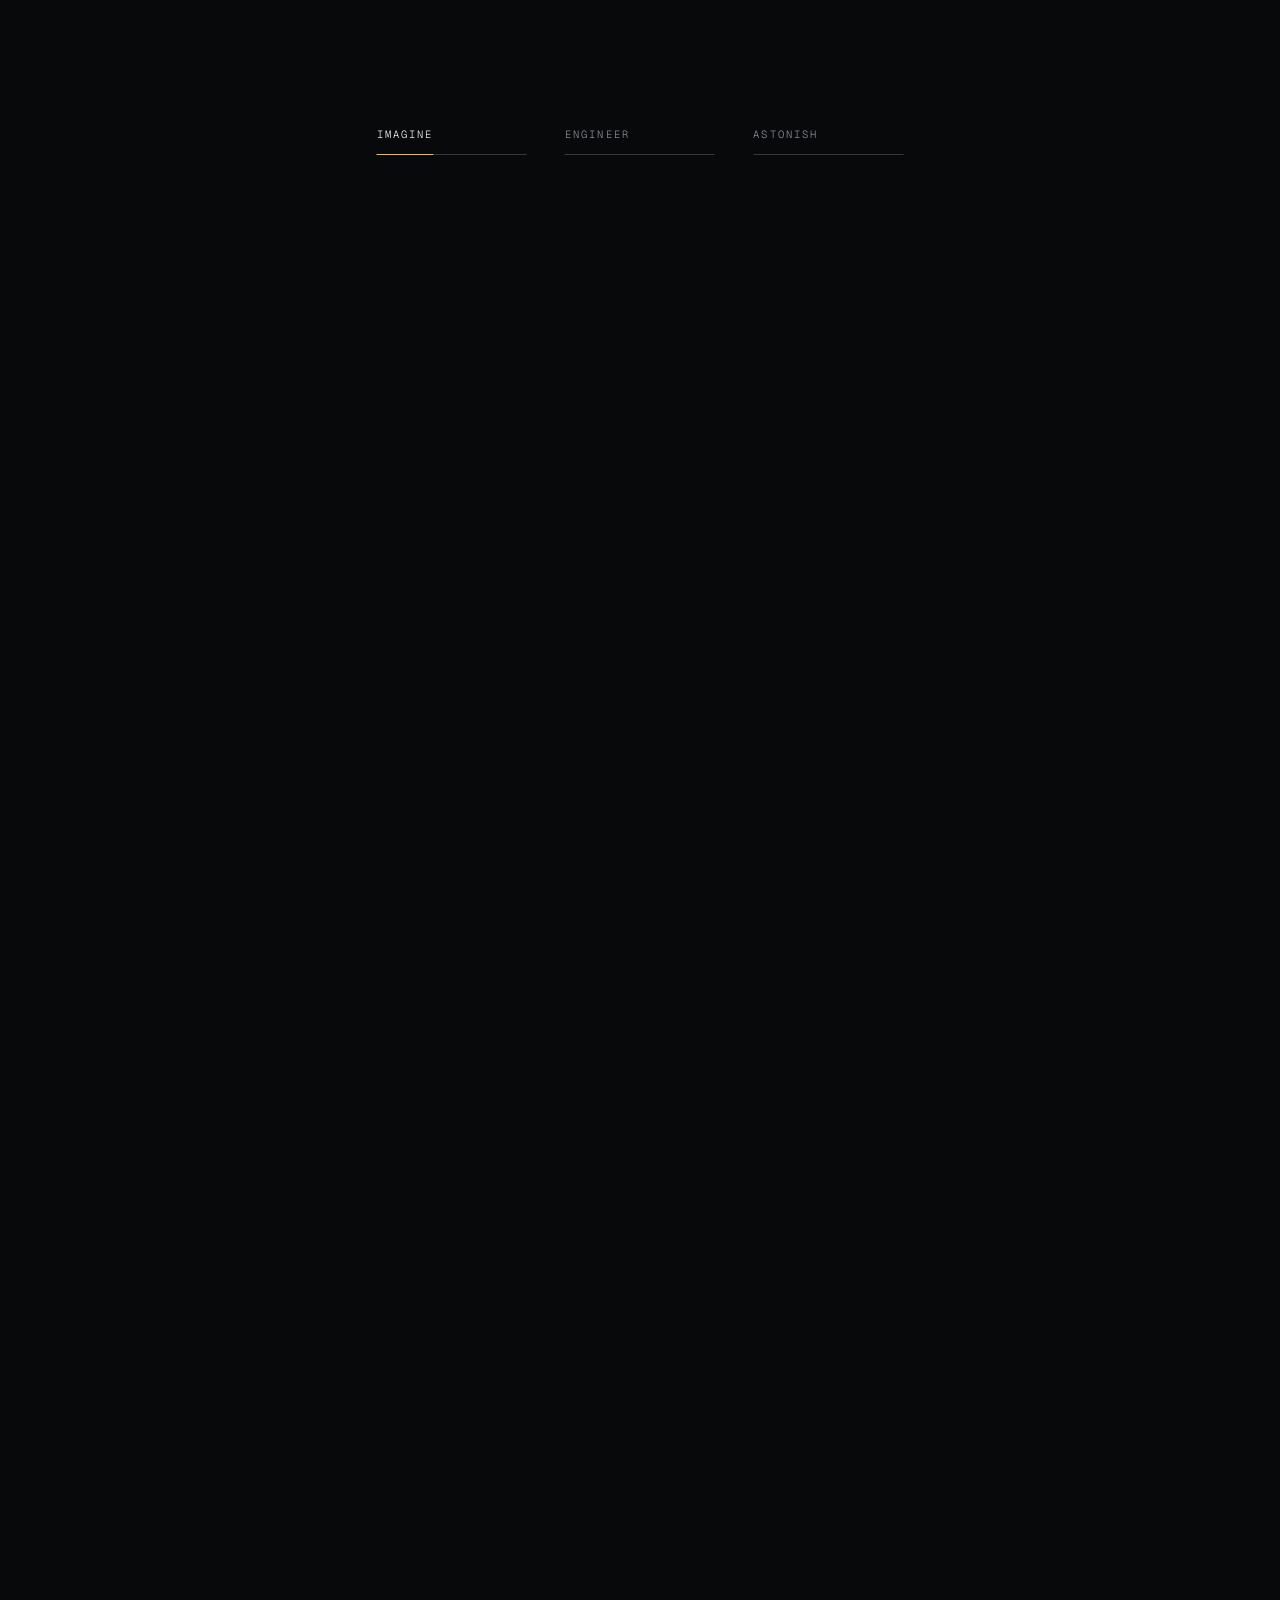
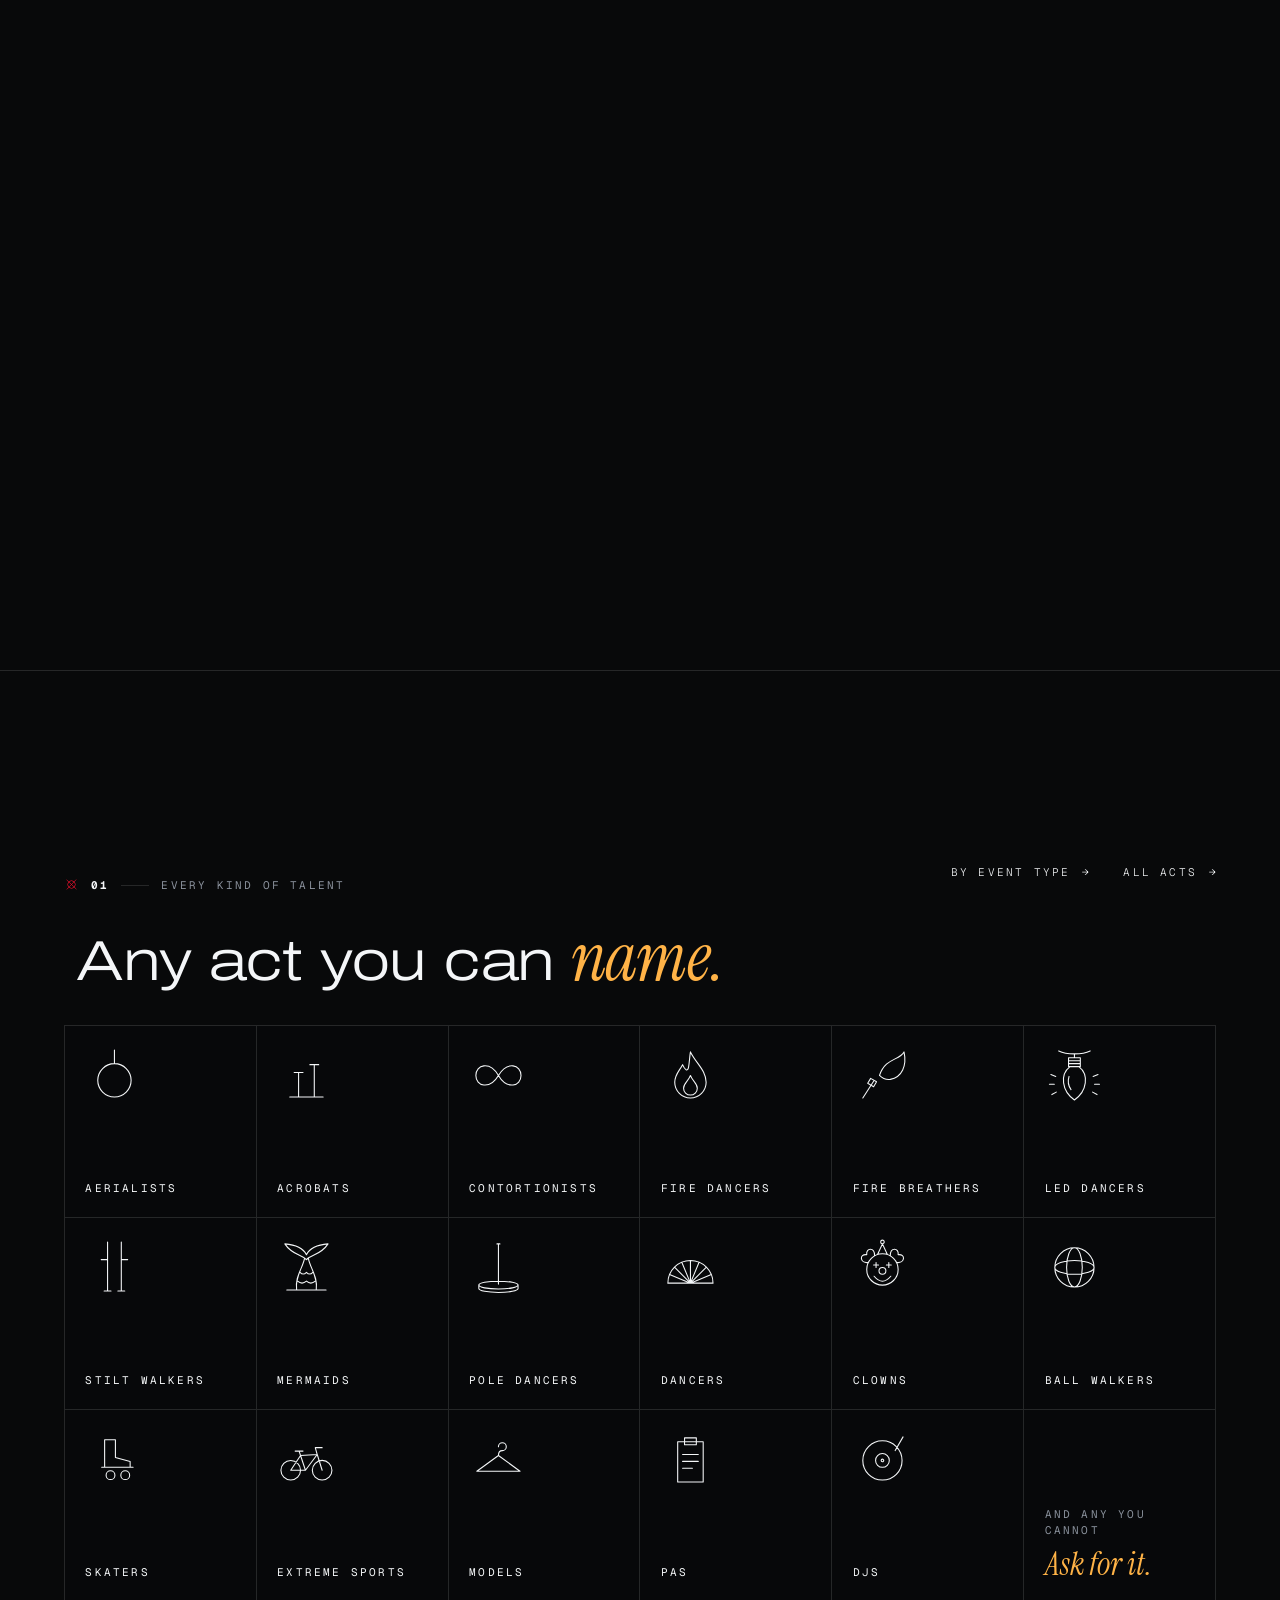
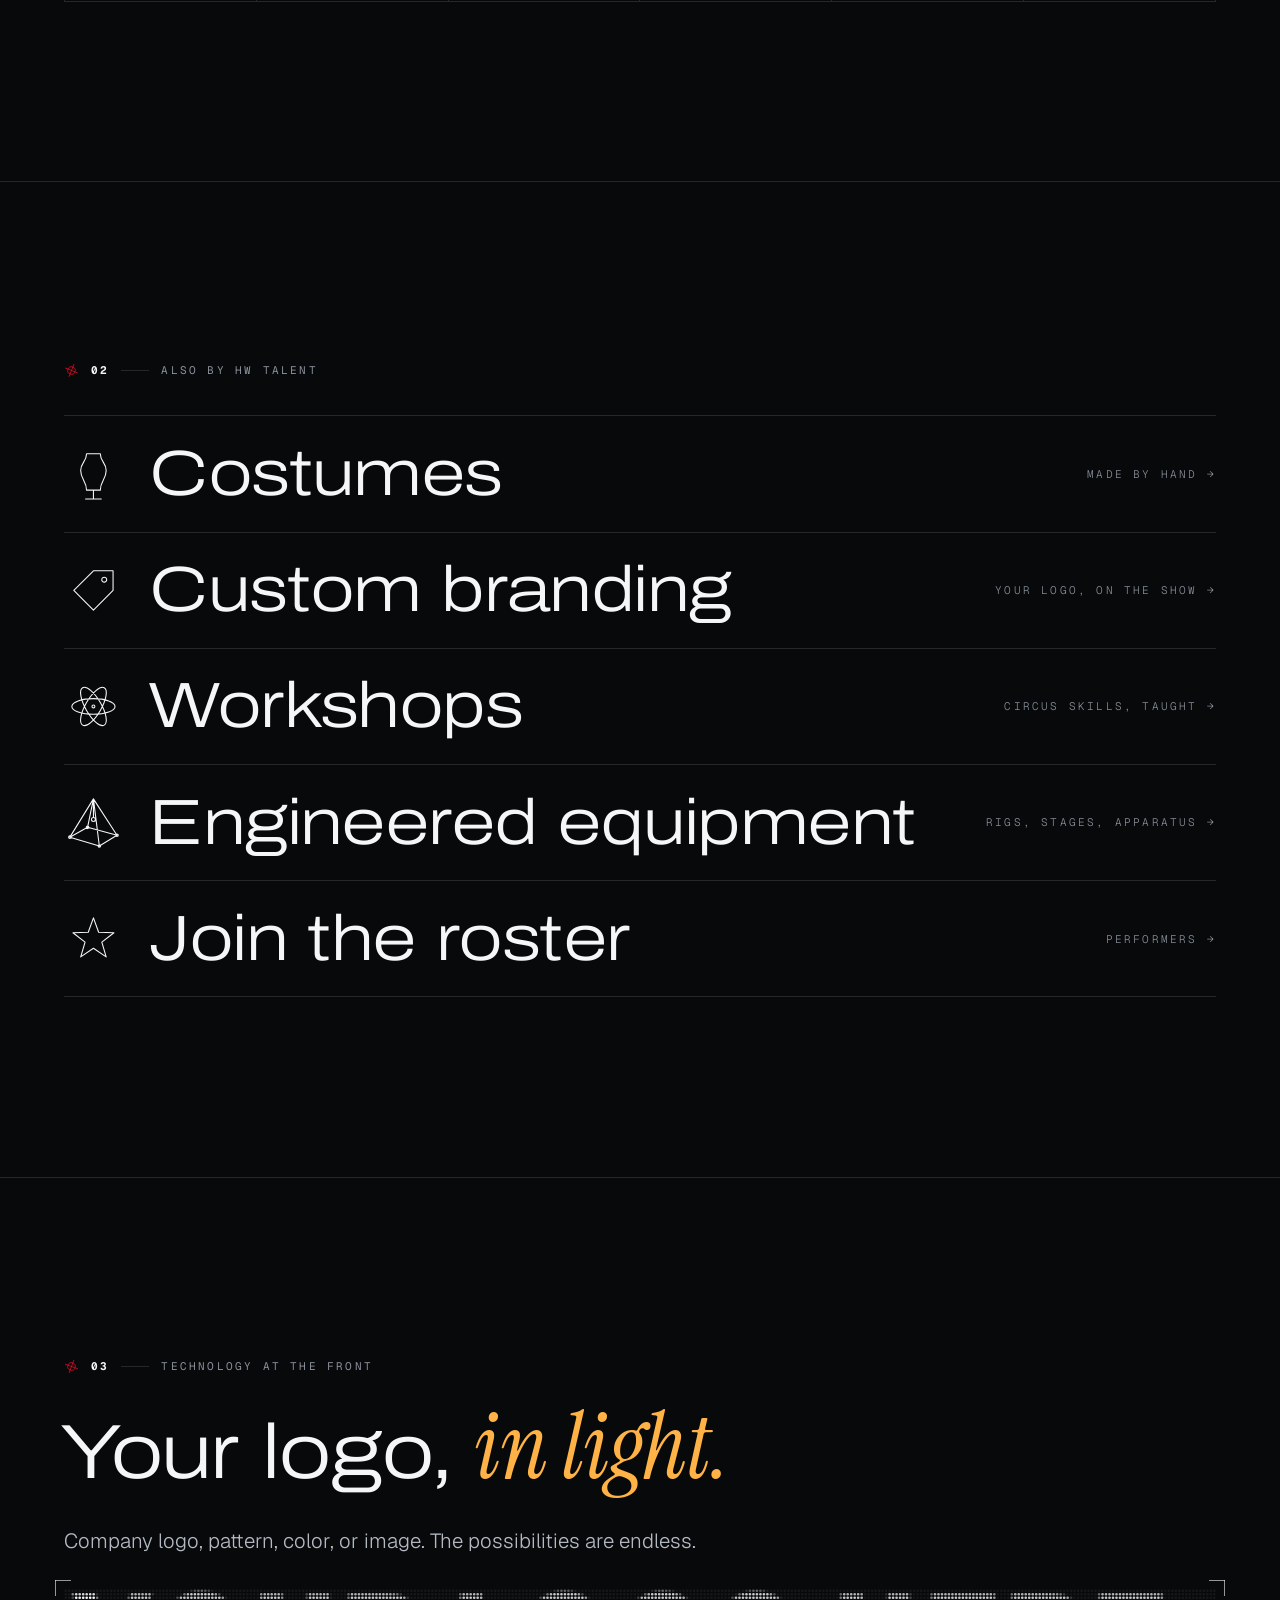
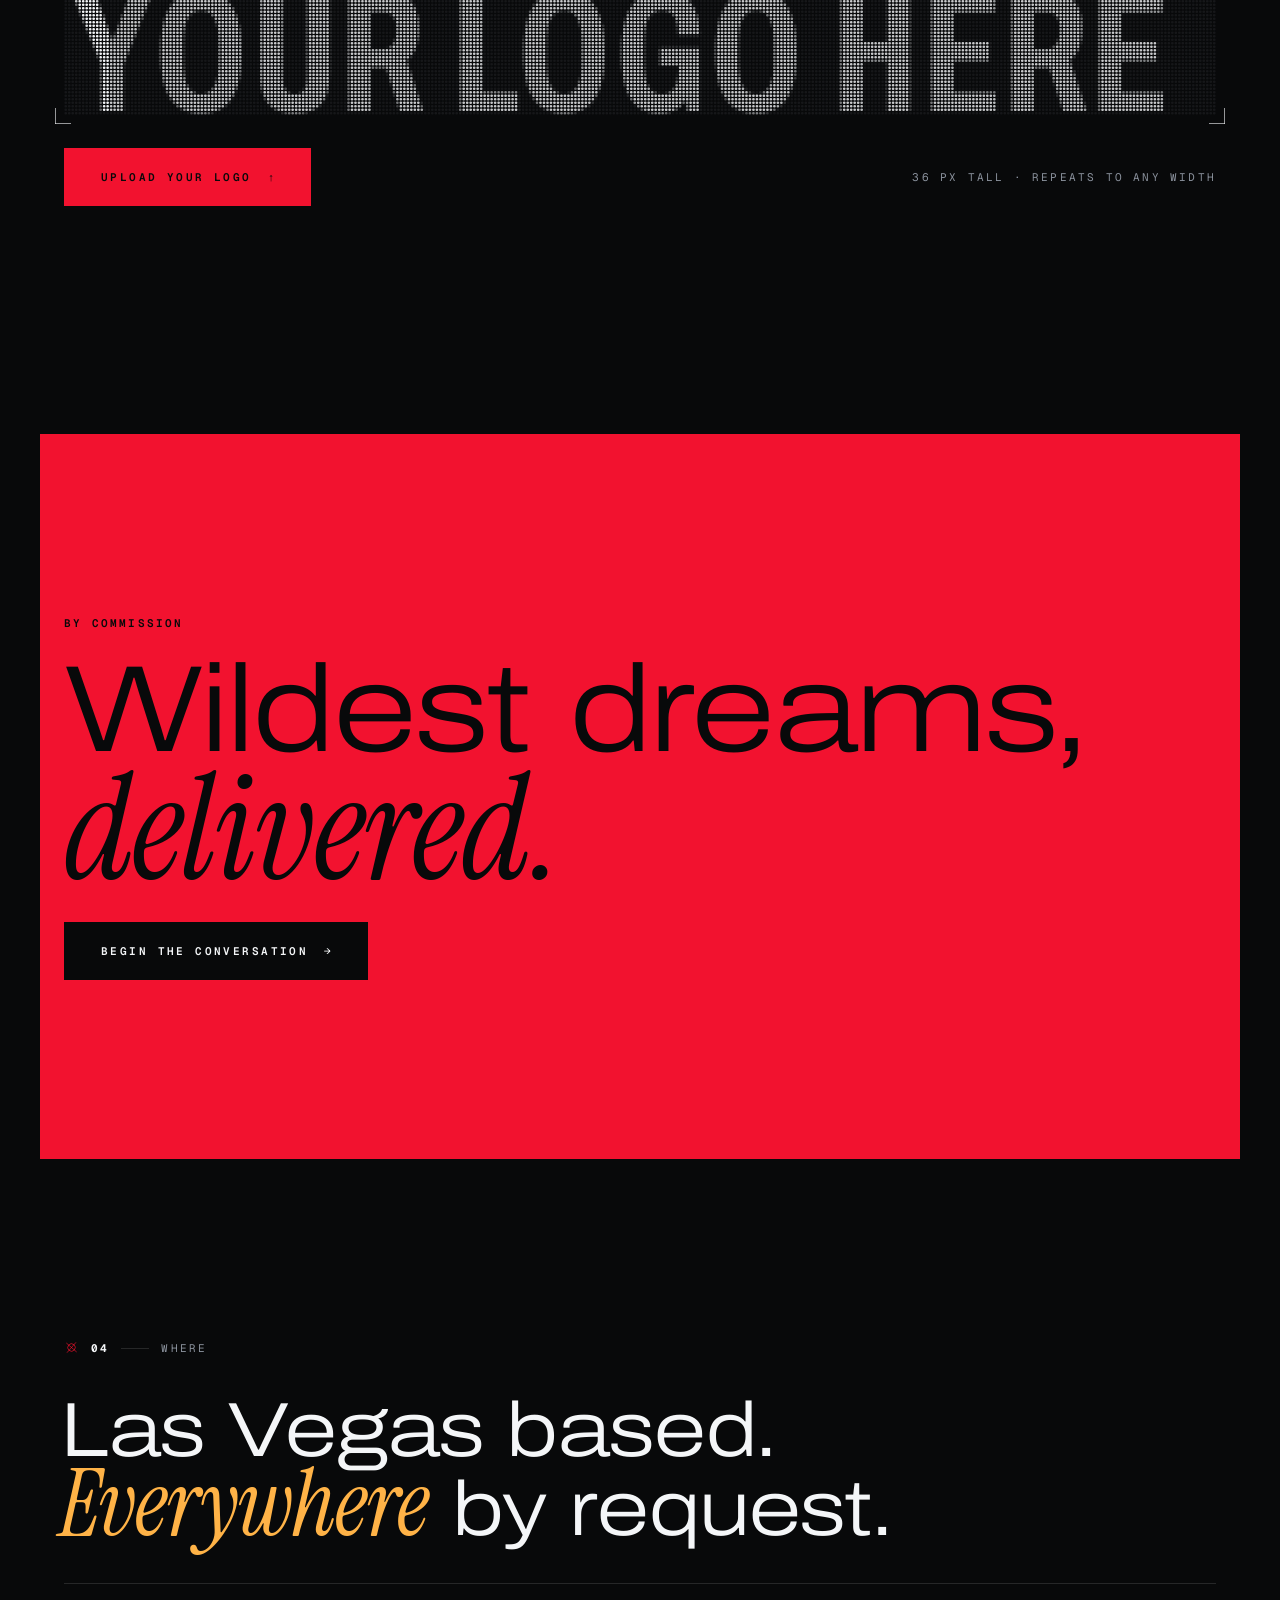
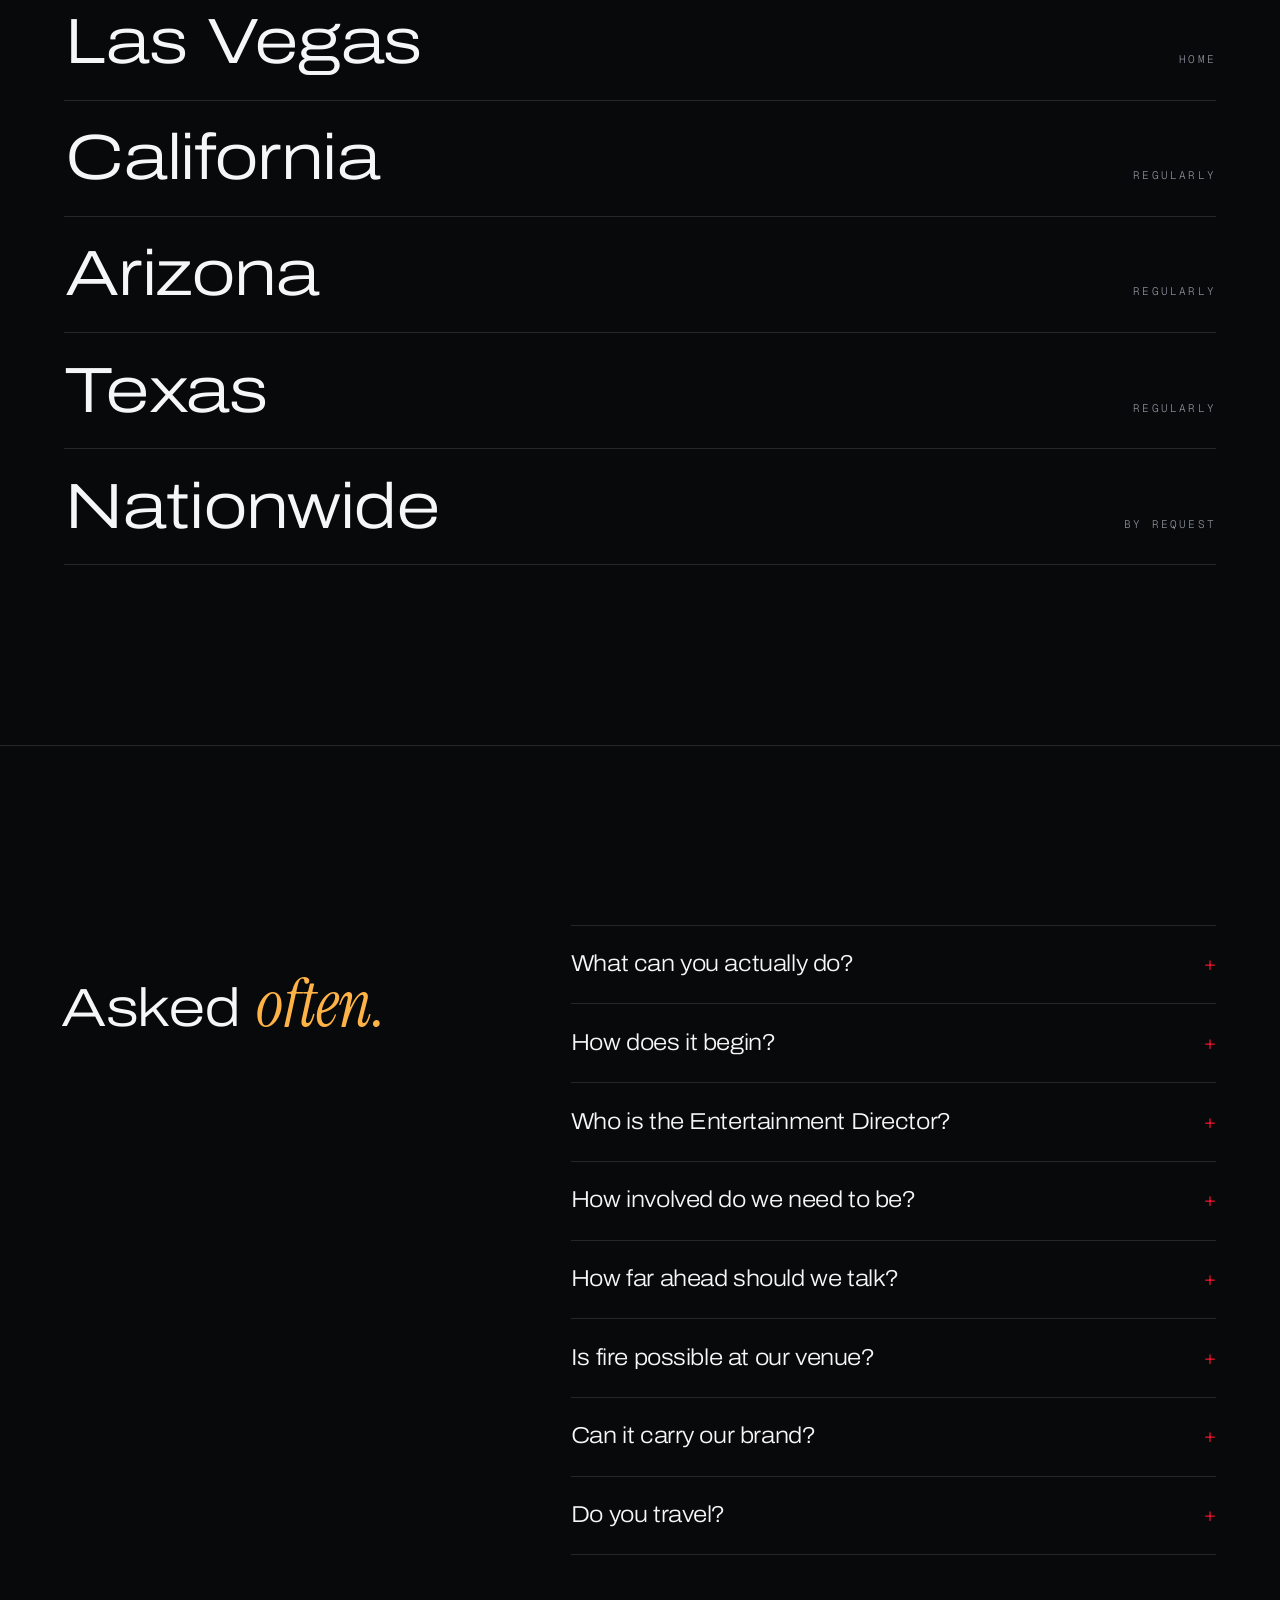
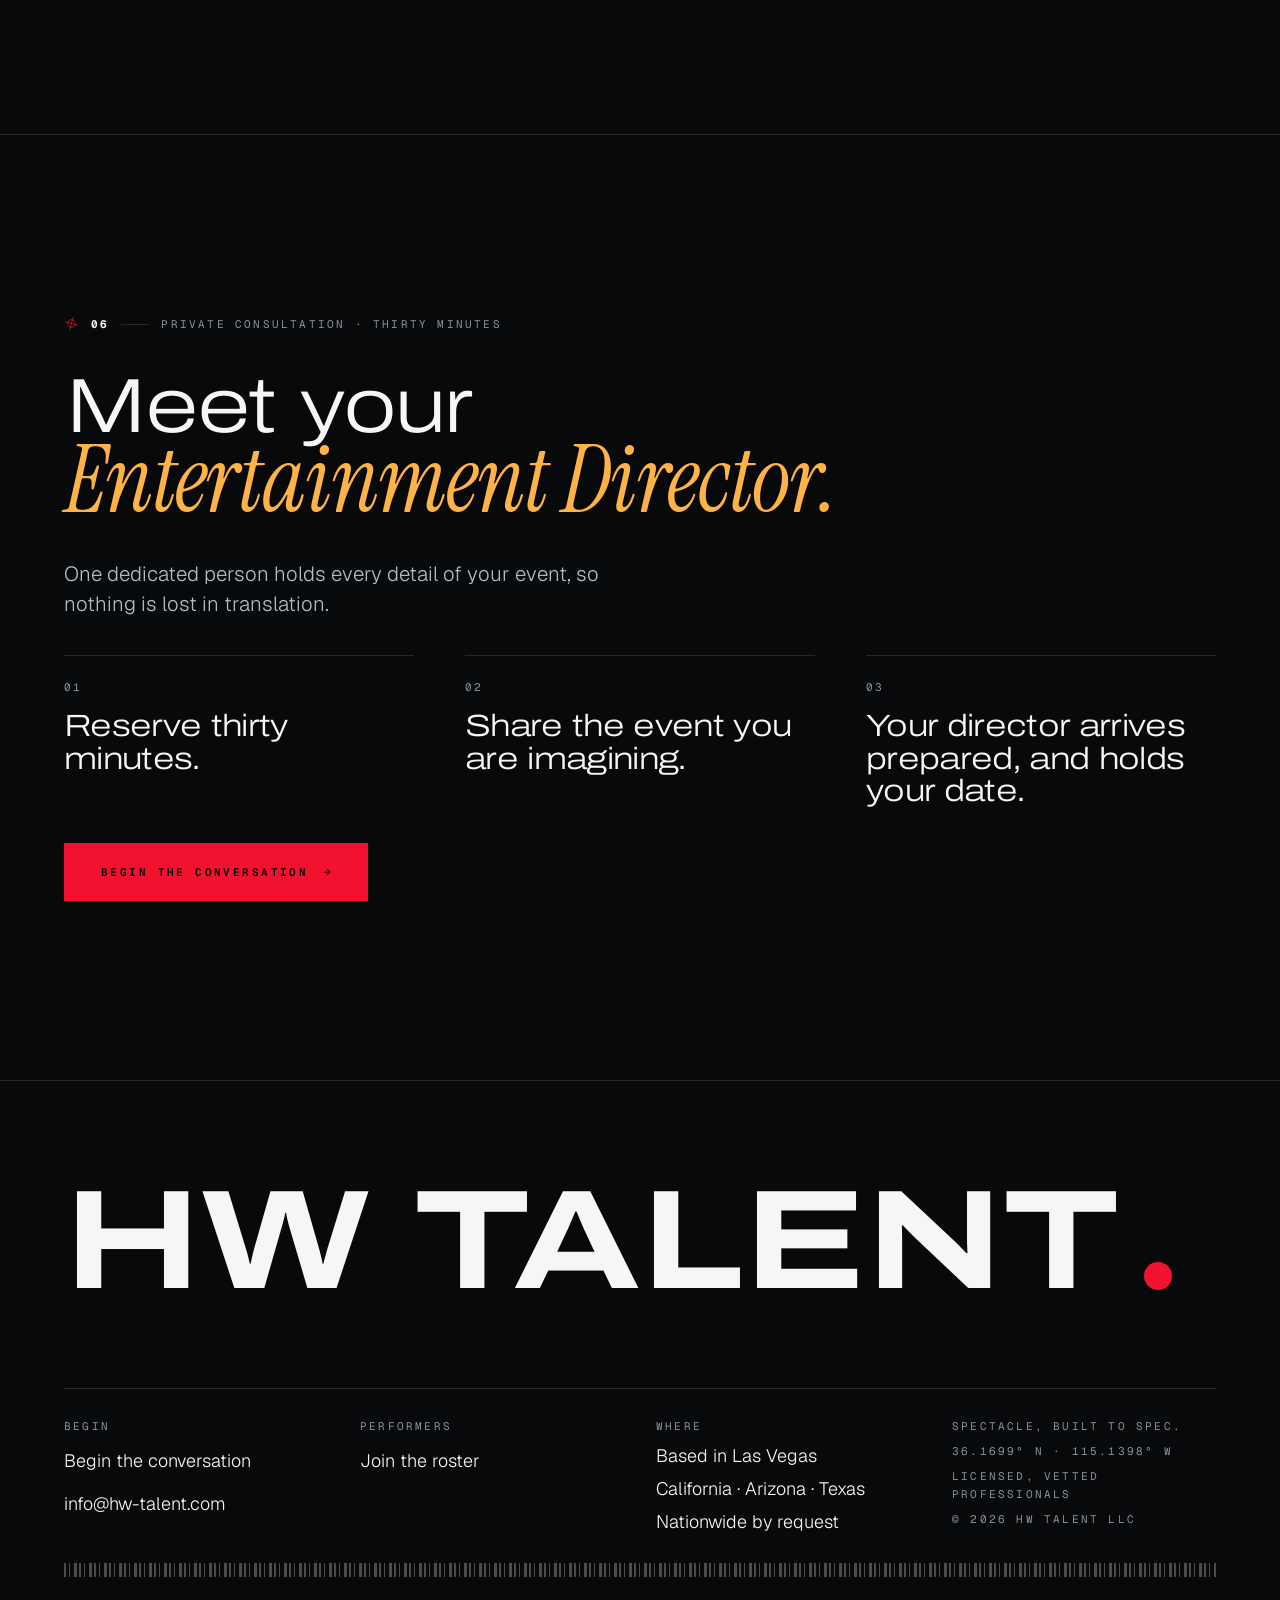
==== commit 5d557c69: "New icons: string-light bulb, mermaid tail, clown face, bike Co-Authored-By: Claude Fable 5.2 <norep" ====
--- a/index.html
+++ b/index.html
@@ -53,7 +53,7 @@
 <section class="sec rule"><div class="wrap stack">
 <div class="between"><span class="lab idx rv"><svg class="reg" viewBox="0 0 24 24" fill="none" stroke="currentColor" stroke-width="1" aria-hidden="true"><path d="M6 12 a6 6 0 1 0 12 0 a6 6 0 1 0 -12 0 M12 1 V23 M1 12 H23"/></svg><b class="n"></b>Every kind of talent</span><div class="row rv"><a class="link" href="events.html">By event type</a><a class="link" href="acts.html">All acts</a></div></div>
 <h2 class="d rv d1" style="font-size:clamp(28px,4.4vw,80px)">Any act you can <em>name.</em></h2>
-<div class="tiles"><a class="tile rv" href="acts.html#aerialists" style="--i:0"><svg class="ic" viewBox="0 0 120 120" fill="none" stroke="currentColor" stroke-width="2.2" stroke-linecap="round" stroke-linejoin="round" aria-hidden="true"><path pathLength="1" d="M26 70 a34 34 0 1 0 68 0 a34 34 0 1 0 -68 0 M60 36 V8"/></svg><span class="lab w">Aerialists</span></a><a class="tile rv" href="acts.html#acrobats" style="--i:1"><svg class="ic" viewBox="0 0 120 120" fill="none" stroke="currentColor" stroke-width="2.2" stroke-linecap="round" stroke-linejoin="round" aria-hidden="true"><path pathLength="1" d="M44 104 V54 M35 54 H53 M76 104 V38 M67 38 H85 M26 104 H94"/></svg><span class="lab w">Acrobats</span></a><a class="tile rv" href="acts.html#contortionists" style="--i:2"><svg class="ic" viewBox="0 0 120 120" fill="none" stroke="currentColor" stroke-width="2.2" stroke-linecap="round" stroke-linejoin="round" aria-hidden="true"><path pathLength="1" d="M60 60 C42 30 14 38 14 60 C14 82 42 90 60 60 C78 30 106 38 106 60 C106 82 78 90 60 60 Z"/></svg><span class="lab w">Contortionists</span></a><a class="tile rv" href="acts.html#fire-dancers" style="--i:3"><svg class="ic" viewBox="0 0 120 120" fill="none" stroke="currentColor" stroke-width="2.2" stroke-linecap="round" stroke-linejoin="round" aria-hidden="true"><path pathLength="1" d="M60 12 C72 36 92 50 92 74 A32 32 0 0 1 28 74 C28 58 38 50 44 38 C49 50 54 52 56 44 C58 34 58 24 60 12 Z M60 100 A14 14 0 0 1 46 86 C46 76 56 72 60 60 C64 72 74 76 74 86 A14 14 0 0 1 60 100 Z"/></svg><span class="lab w">Fire dancers</span></a><a class="tile rv" href="acts.html#fire-breathers" style="--i:4"><svg class="ic" viewBox="0 0 120 120" fill="none" stroke="currentColor" stroke-width="2.2" stroke-linecap="round" stroke-linejoin="round" aria-hidden="true"><path pathLength="1" d="M20 106 L42 72 M36 66 l12 7 l-6 10 l-12 -7 z M54 60 C66 24 94 30 104 12 C110 40 100 64 76 68 C68 69 60 66 54 60 Z"/></svg><span class="lab w">Fire breathers</span></a><a class="tile rv" href="acts.html#led-dancers" style="--i:5"><svg class="ic" viewBox="0 0 120 120" fill="none" stroke="currentColor" stroke-width="2.2" stroke-linecap="round" stroke-linejoin="round" aria-hidden="true"><path pathLength="1" d="M32 60 a28 28 0 1 0 56 0 a28 28 0 1 0 -56 0 M97.0 60.0 L107.0 60.0 M94.2 45.8 L103.4 42.0 M86.2 33.8 L93.2 26.8 M74.2 25.8 L78.0 16.6 M60.0 23.0 L60.0 13.0 M45.8 25.8 L42.0 16.6 M33.8 33.8 L26.8 26.8 M25.8 45.8 L16.6 42.0 M23.0 60.0 L13.0 60.0 M25.8 74.2 L16.6 78.0 M33.8 86.2 L26.8 93.2 M45.8 94.2 L42.0 103.4 M60.0 97.0 L60.0 107.0 M74.2 94.2 L78.0 103.4 M86.2 86.2 L93.2 93.2 M94.2 74.2 L103.4 78.0"/></svg><span class="lab w">LED dancers</span></a><a class="tile rv" href="acts.html#stilt-walkers" style="--i:6"><svg class="ic" viewBox="0 0 120 120" fill="none" stroke="currentColor" stroke-width="2.2" stroke-linecap="round" stroke-linejoin="round" aria-hidden="true"><path pathLength="1" d="M46 8 V108 M46 44 H33 M74 8 V108 M74 44 H87 M39 108 H53 M67 108 H81"/></svg><span class="lab w">Stilt walkers</span></a><a class="tile rv" href="acts.html#mermaids" style="--i:7"><svg class="ic" viewBox="0 0 120 120" fill="none" stroke="currentColor" stroke-width="2.2" stroke-linecap="round" stroke-linejoin="round" aria-hidden="true"><path pathLength="1" d="M60 10 C51 38 51 60 60 78 C69 60 69 38 60 10 Z M60 78 C48 84 30 84 22 106 C40 104 54 98 60 86 C66 98 80 104 98 106 C90 84 72 84 60 78 Z"/></svg><span class="lab w">Mermaids</span></a><a class="tile rv" href="acts.html#pole-dancers" style="--i:8"><svg class="ic" viewBox="0 0 120 120" fill="none" stroke="currentColor" stroke-width="2.2" stroke-linecap="round" stroke-linejoin="round" aria-hidden="true"><path pathLength="1" d="M60 12 V94 M57 12 h6 M20 96 a40 8 0 1 0 80 0 a40 8 0 1 0 -80 0 M20 96 v7 a40 8 0 0 0 80 0 v-7"/></svg><span class="lab w">Pole dancers</span></a><a class="tile rv" href="acts.html#dancers" style="--i:9"><svg class="ic" viewBox="0 0 120 120" fill="none" stroke="currentColor" stroke-width="2.2" stroke-linecap="round" stroke-linejoin="round" aria-hidden="true"><path pathLength="1" d="M14 92 A46 46 0 0 1 106 92 Z M60.0 92.0 L102.5 74.4 M60.0 92.0 L92.5 59.5 M60.0 92.0 L77.6 49.5 M60.0 92.0 L60.0 46.0 M60.0 92.0 L42.4 49.5 M60.0 92.0 L27.5 59.5 M60.0 92.0 L17.5 74.4"/></svg><span class="lab w">Dancers</span></a><a class="tile rv" href="acts.html#clowns" style="--i:10"><svg class="ic" viewBox="0 0 120 120" fill="none" stroke="currentColor" stroke-width="2.2" stroke-linecap="round" stroke-linejoin="round" aria-hidden="true"><path pathLength="1" d="M34 46 a26 32 0 1 0 52 0 a26 32 0 1 0 -52 0 M55 78 l5 7 l5 -7 M60 85 C52 92 68 100 60 110"/></svg><span class="lab w">Clowns</span></a><a class="tile rv" href="acts.html#ball-walkers" style="--i:11"><svg class="ic" viewBox="0 0 120 120" fill="none" stroke="currentColor" stroke-width="2.2" stroke-linecap="round" stroke-linejoin="round" aria-hidden="true"><path pathLength="1" d="M20 60 a40 40 0 1 0 80 0 a40 40 0 1 0 -80 0 M44 60 a16 40 0 1 0 32 0 a16 40 0 1 0 -32 0 M20 60 a40 14 0 1 0 80 0 a40 14 0 1 0 -80 0"/></svg><span class="lab w">Ball walkers</span></a><a class="tile rv" href="acts.html#skaters" style="--i:12"><svg class="ic" viewBox="0 0 120 120" fill="none" stroke="currentColor" stroke-width="2.2" stroke-linecap="round" stroke-linejoin="round" aria-hidden="true"><path pathLength="1" d="M40 20 H62 V56 L92 64 V76 H40 Z M34 76 H98 M43 92 a9 9 0 1 0 18 0 a9 9 0 1 0 -18 0 M73 92 a9 9 0 1 0 18 0 a9 9 0 1 0 -18 0"/></svg><span class="lab w">Skaters</span></a><a class="tile rv" href="acts.html#extreme-sports" style="--i:13"><svg class="ic" viewBox="0 0 120 120" fill="none" stroke="currentColor" stroke-width="2.2" stroke-linecap="round" stroke-linejoin="round" aria-hidden="true"><path pathLength="1" d="M10 104 H108 V34 C72 40 46 68 42 104 M22 46 a16 16 0 1 0 32 0 a16 16 0 1 0 -32 0 M35.4 46 a2.6 2.6 0 1 0 5.2 0 a2.6 2.6 0 1 0 -5.2 0"/></svg><span class="lab w">Extreme sports</span></a><a class="tile rv" href="acts.html#models" style="--i:14"><svg class="ic" viewBox="0 0 120 120" fill="none" stroke="currentColor" stroke-width="2.2" stroke-linecap="round" stroke-linejoin="round" aria-hidden="true"><path pathLength="1" d="M60 34 a8 8 0 1 1 8 8 c-6 0 -8 4 -8 10 M60 52 L104 84 H16 Z"/></svg><span class="lab w">Models</span></a><a class="tile rv" href="acts.html#pas" style="--i:15"><svg class="ic" viewBox="0 0 120 120" fill="none" stroke="currentColor" stroke-width="2.2" stroke-linecap="round" stroke-linejoin="round" aria-hidden="true"><path pathLength="1" d="M34 24 H86 V106 H34 Z M48 16 H72 V30 H48 Z M44 50 H76 M44 64 H76 M44 78 H64"/></svg><span class="lab w">PAs</span></a><a class="tile rv" href="acts.html#djs" style="--i:16"><svg class="ic" viewBox="0 0 120 120" fill="none" stroke="currentColor" stroke-width="2.2" stroke-linecap="round" stroke-linejoin="round" aria-hidden="true"><path pathLength="1" d="M20 62 a40 40 0 1 0 80 0 a40 40 0 1 0 -80 0 M46 62 a14 14 0 1 0 28 0 a14 14 0 1 0 -28 0 M57.4 62 a2.6 2.6 0 1 0 5.2 0 a2.6 2.6 0 1 0 -5.2 0 M102 14 L86 42"/></svg><span class="lab w">DJs</span></a><a class="tile ask rv" href="consult.html" style="--i:17"><span class="lab">And any you cannot</span><strong>Ask for it.</strong></a></div>
+<div class="tiles"><a class="tile rv" href="acts.html#aerialists" style="--i:0"><svg class="ic" viewBox="0 0 120 120" fill="none" stroke="currentColor" stroke-width="2.2" stroke-linecap="round" stroke-linejoin="round" aria-hidden="true"><path pathLength="1" d="M26 70 a34 34 0 1 0 68 0 a34 34 0 1 0 -68 0 M60 36 V8"/></svg><span class="lab w">Aerialists</span></a><a class="tile rv" href="acts.html#acrobats" style="--i:1"><svg class="ic" viewBox="0 0 120 120" fill="none" stroke="currentColor" stroke-width="2.2" stroke-linecap="round" stroke-linejoin="round" aria-hidden="true"><path pathLength="1" d="M44 104 V54 M35 54 H53 M76 104 V38 M67 38 H85 M26 104 H94"/></svg><span class="lab w">Acrobats</span></a><a class="tile rv" href="acts.html#contortionists" style="--i:2"><svg class="ic" viewBox="0 0 120 120" fill="none" stroke="currentColor" stroke-width="2.2" stroke-linecap="round" stroke-linejoin="round" aria-hidden="true"><path pathLength="1" d="M60 60 C42 30 14 38 14 60 C14 82 42 90 60 60 C78 30 106 38 106 60 C106 82 78 90 60 60 Z"/></svg><span class="lab w">Contortionists</span></a><a class="tile rv" href="acts.html#fire-dancers" style="--i:3"><svg class="ic" viewBox="0 0 120 120" fill="none" stroke="currentColor" stroke-width="2.2" stroke-linecap="round" stroke-linejoin="round" aria-hidden="true"><path pathLength="1" d="M60 12 C72 36 92 50 92 74 A32 32 0 0 1 28 74 C28 58 38 50 44 38 C49 50 54 52 56 44 C58 34 58 24 60 12 Z M60 100 A14 14 0 0 1 46 86 C46 76 56 72 60 60 C64 72 74 76 74 86 A14 14 0 0 1 60 100 Z"/></svg><span class="lab w">Fire dancers</span></a><a class="tile rv" href="acts.html#fire-breathers" style="--i:4"><svg class="ic" viewBox="0 0 120 120" fill="none" stroke="currentColor" stroke-width="2.2" stroke-linecap="round" stroke-linejoin="round" aria-hidden="true"><path pathLength="1" d="M20 106 L42 72 M36 66 l12 7 l-6 10 l-12 -7 z M54 60 C66 24 94 30 104 12 C110 40 100 64 76 68 C68 69 60 66 54 60 Z"/></svg><span class="lab w">Fire breathers</span></a><a class="tile rv" href="acts.html#led-dancers" style="--i:5"><svg class="ic" viewBox="0 0 120 120" fill="none" stroke="currentColor" stroke-width="2.2" stroke-linecap="round" stroke-linejoin="round" aria-hidden="true"><path pathLength="1" d="M28 10 C44 18 76 18 92 10 M60 16 V24 M48 24 H72 V42 H48 Z M48 30 H72 M48 36 H72 M51 42 C30 58 34 92 60 110 C86 92 90 58 69 42 M49 62 C46 72 48 82 53 89 M22 62 L12 58 M19 78 H9 M23 94 L14 99 M98 62 L108 58 M101 78 H111 M97 94 L106 99"/></svg><span class="lab w">LED dancers</span></a><a class="tile rv" href="acts.html#stilt-walkers" style="--i:6"><svg class="ic" viewBox="0 0 120 120" fill="none" stroke="currentColor" stroke-width="2.2" stroke-linecap="round" stroke-linejoin="round" aria-hidden="true"><path pathLength="1" d="M46 8 V108 M46 44 H33 M74 8 V108 M74 44 H87 M39 108 H53 M67 108 H81"/></svg><span class="lab w">Stilt walkers</span></a><a class="tile rv" href="acts.html#mermaids" style="--i:7"><svg class="ic" viewBox="0 0 120 120" fill="none" stroke="currentColor" stroke-width="2.2" stroke-linecap="round" stroke-linejoin="round" aria-hidden="true"><path pathLength="1" d="M60 44 C50 34 30 34 16 12 C40 14 54 22 60 34 C66 22 80 14 104 12 C90 34 70 34 60 44 Z M56 42 C52 62 36 80 40 106 M64 42 C68 62 84 80 80 106 M47 70 q6.5 7 13 0 q6.5 7 13 0 M42 88 q9 8 18 0 q9 8 18 0 M20 106 H100"/></svg><span class="lab w">Mermaids</span></a><a class="tile rv" href="acts.html#pole-dancers" style="--i:8"><svg class="ic" viewBox="0 0 120 120" fill="none" stroke="currentColor" stroke-width="2.2" stroke-linecap="round" stroke-linejoin="round" aria-hidden="true"><path pathLength="1" d="M60 12 V94 M57 12 h6 M20 96 a40 8 0 1 0 80 0 a40 8 0 1 0 -80 0 M20 96 v7 a40 8 0 0 0 80 0 v-7"/></svg><span class="lab w">Pole dancers</span></a><a class="tile rv" href="acts.html#dancers" style="--i:9"><svg class="ic" viewBox="0 0 120 120" fill="none" stroke="currentColor" stroke-width="2.2" stroke-linecap="round" stroke-linejoin="round" aria-hidden="true"><path pathLength="1" d="M14 92 A46 46 0 0 1 106 92 Z M60.0 92.0 L102.5 74.4 M60.0 92.0 L92.5 59.5 M60.0 92.0 L77.6 49.5 M60.0 92.0 L60.0 46.0 M60.0 92.0 L42.4 49.5 M60.0 92.0 L27.5 59.5 M60.0 92.0 L17.5 74.4"/></svg><span class="lab w">Dancers</span></a><a class="tile rv" href="acts.html#clowns" style="--i:10"><svg class="ic" viewBox="0 0 120 120" fill="none" stroke="currentColor" stroke-width="2.2" stroke-linecap="round" stroke-linejoin="round" aria-hidden="true"><path pathLength="1" d="M28 64 a32 32 0 1 0 64 0 a32 32 0 1 0 -64 0 M53 67 a7 7 0 1 0 14 0 a7 7 0 1 0 -14 0 M47 50 v10 M42 55 h10 M73 50 v10 M68 55 h10 M43 78 Q60 98 77 78 M31 50 C14 52 12 32 28 34 C26 20 44 18 44 36 M89 50 C106 52 108 32 92 34 C94 20 76 18 76 36 M50 33.6 L60 12 L70 33.6 M56.4 8 a3.6 3.6 0 1 0 7.2 0 a3.6 3.6 0 1 0 -7.2 0"/></svg><span class="lab w">Clowns</span></a><a class="tile rv" href="acts.html#ball-walkers" style="--i:11"><svg class="ic" viewBox="0 0 120 120" fill="none" stroke="currentColor" stroke-width="2.2" stroke-linecap="round" stroke-linejoin="round" aria-hidden="true"><path pathLength="1" d="M20 60 a40 40 0 1 0 80 0 a40 40 0 1 0 -80 0 M44 60 a16 40 0 1 0 32 0 a16 40 0 1 0 -32 0 M20 60 a40 14 0 1 0 80 0 a40 14 0 1 0 -80 0"/></svg><span class="lab w">Ball walkers</span></a><a class="tile rv" href="acts.html#skaters" style="--i:12"><svg class="ic" viewBox="0 0 120 120" fill="none" stroke="currentColor" stroke-width="2.2" stroke-linecap="round" stroke-linejoin="round" aria-hidden="true"><path pathLength="1" d="M40 20 H62 V56 L92 64 V76 H40 Z M34 76 H98 M43 92 a9 9 0 1 0 18 0 a9 9 0 1 0 -18 0 M73 92 a9 9 0 1 0 18 0 a9 9 0 1 0 -18 0"/></svg><span class="lab w">Skaters</span></a><a class="tile rv" href="acts.html#extreme-sports" style="--i:13"><svg class="ic" viewBox="0 0 120 120" fill="none" stroke="currentColor" stroke-width="2.2" stroke-linecap="round" stroke-linejoin="round" aria-hidden="true"><path pathLength="1" d="M8 82 a20 20 0 1 0 40 0 a20 20 0 1 0 -40 0 M72 82 a20 20 0 1 0 40 0 a20 20 0 1 0 -40 0 M28 82 L48 52 L82 50 L58 82 Z M48 52 L58 82 M82 50 L92 82 M82 50 L78 36 H92 M48 52 L45 43 M37 43 H53"/></svg><span class="lab w">Extreme sports</span></a><a class="tile rv" href="acts.html#models" style="--i:14"><svg class="ic" viewBox="0 0 120 120" fill="none" stroke="currentColor" stroke-width="2.2" stroke-linecap="round" stroke-linejoin="round" aria-hidden="true"><path pathLength="1" d="M60 34 a8 8 0 1 1 8 8 c-6 0 -8 4 -8 10 M60 52 L104 84 H16 Z"/></svg><span class="lab w">Models</span></a><a class="tile rv" href="acts.html#pas" style="--i:15"><svg class="ic" viewBox="0 0 120 120" fill="none" stroke="currentColor" stroke-width="2.2" stroke-linecap="round" stroke-linejoin="round" aria-hidden="true"><path pathLength="1" d="M34 24 H86 V106 H34 Z M48 16 H72 V30 H48 Z M44 50 H76 M44 64 H76 M44 78 H64"/></svg><span class="lab w">PAs</span></a><a class="tile rv" href="acts.html#djs" style="--i:16"><svg class="ic" viewBox="0 0 120 120" fill="none" stroke="currentColor" stroke-width="2.2" stroke-linecap="round" stroke-linejoin="round" aria-hidden="true"><path pathLength="1" d="M20 62 a40 40 0 1 0 80 0 a40 40 0 1 0 -80 0 M46 62 a14 14 0 1 0 28 0 a14 14 0 1 0 -28 0 M57.4 62 a2.6 2.6 0 1 0 5.2 0 a2.6 2.6 0 1 0 -5.2 0 M102 14 L86 42"/></svg><span class="lab w">DJs</span></a><a class="tile ask rv" href="consult.html" style="--i:17"><span class="lab">And any you cannot</span><strong>Ask for it.</strong></a></div>
 </div></section>
 
 <section class="sec rule"><div class="wrap stack">
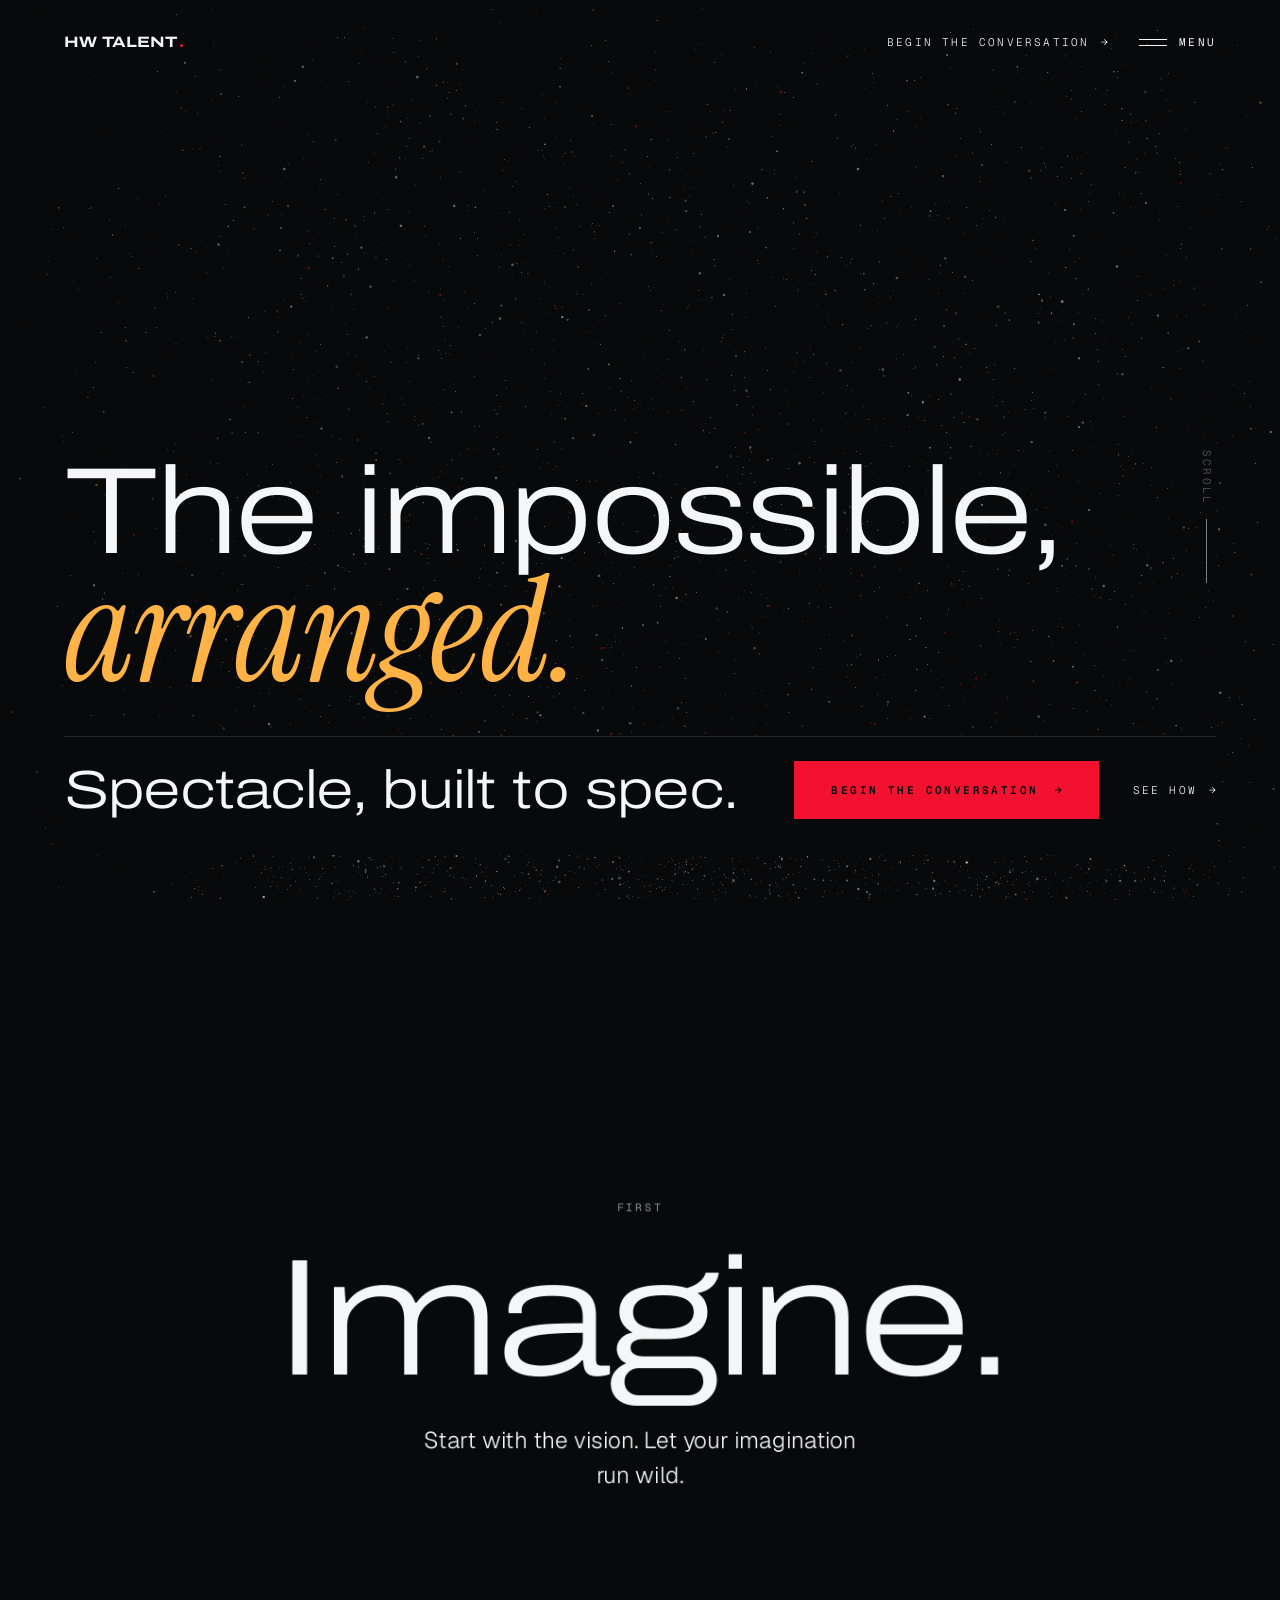
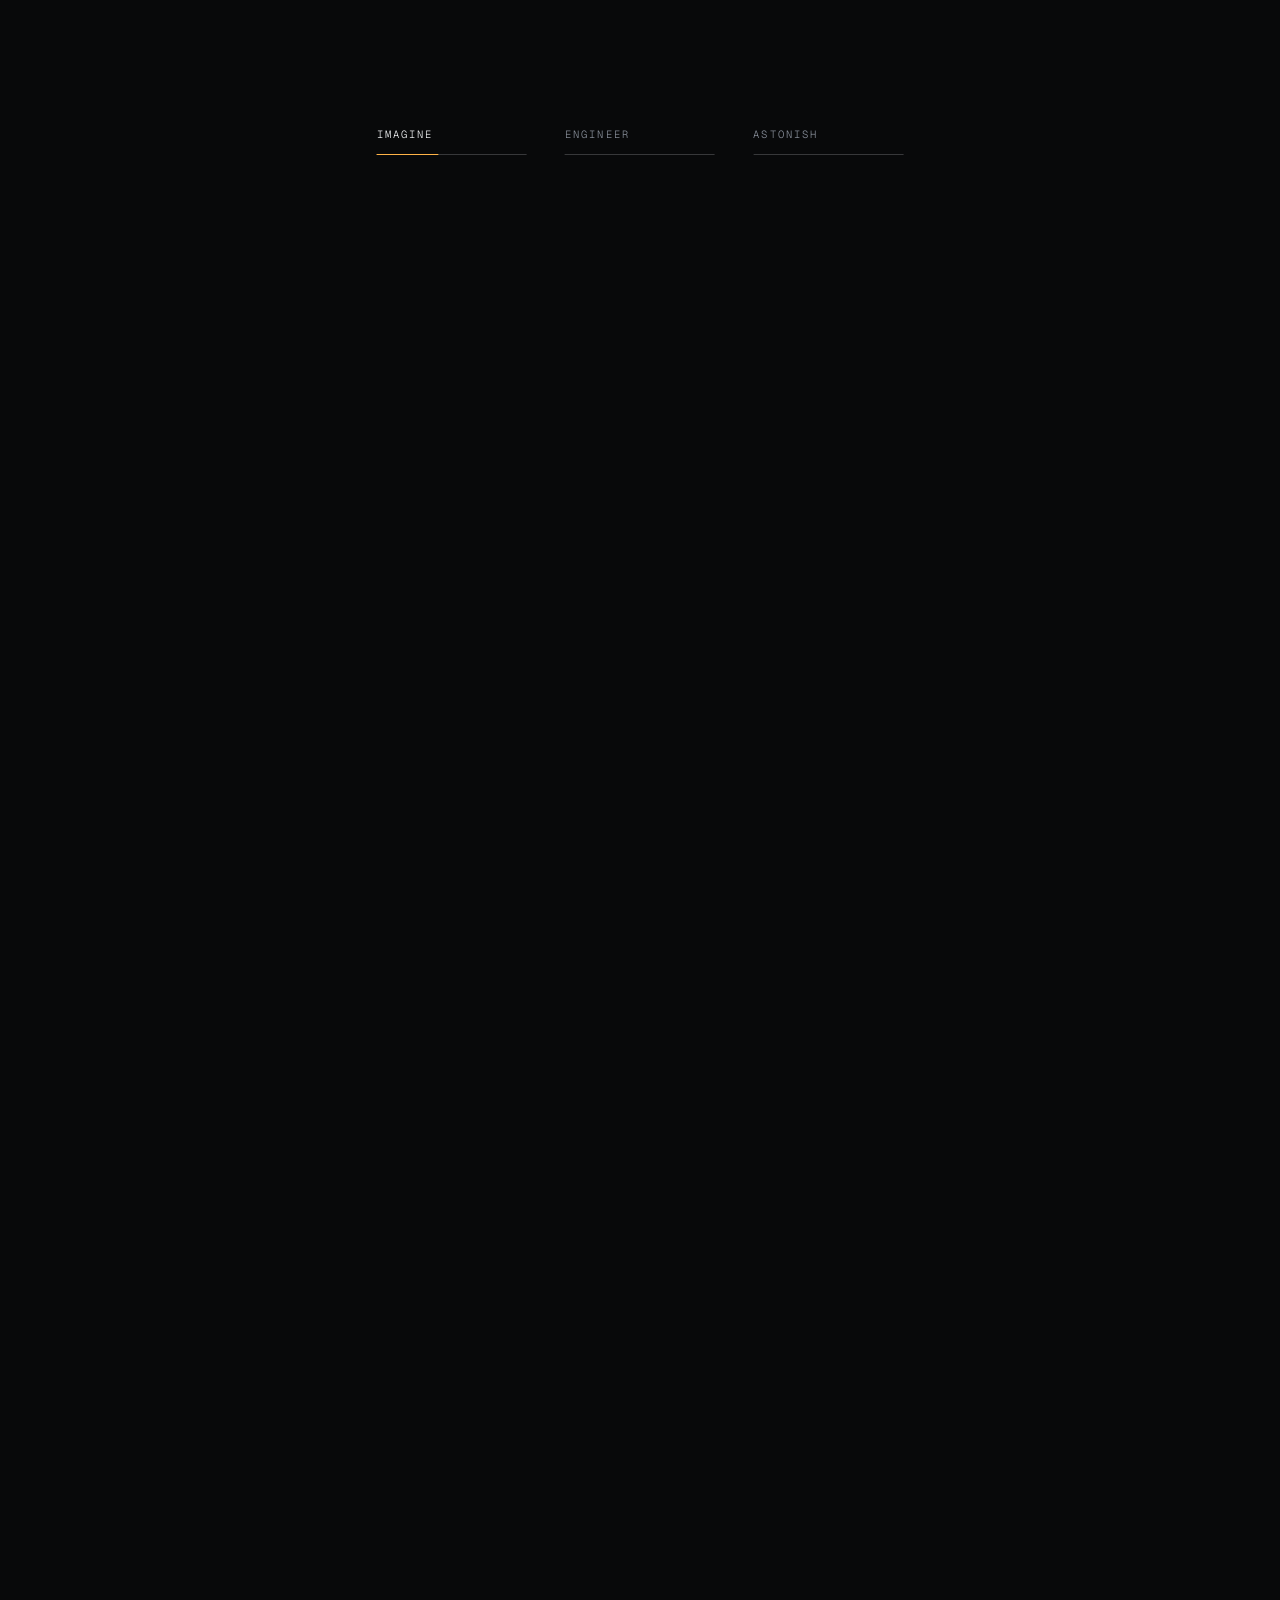
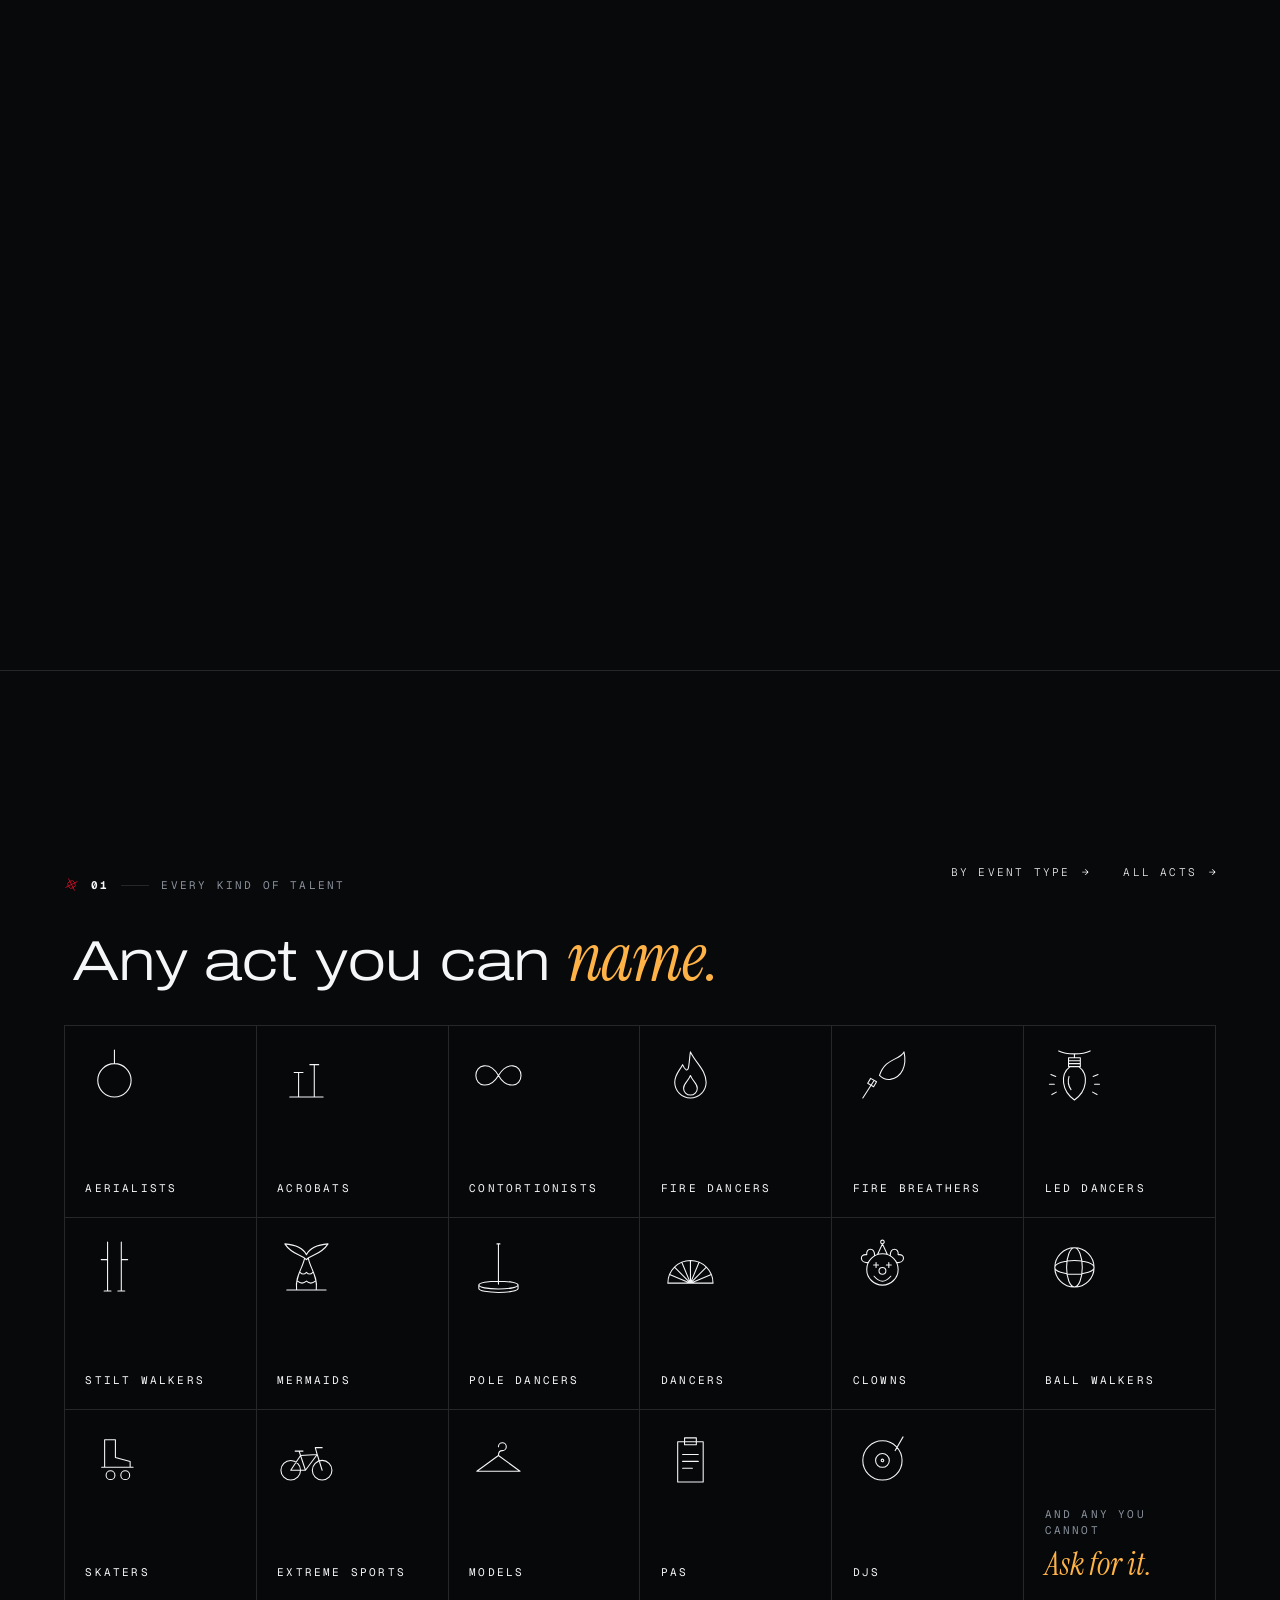
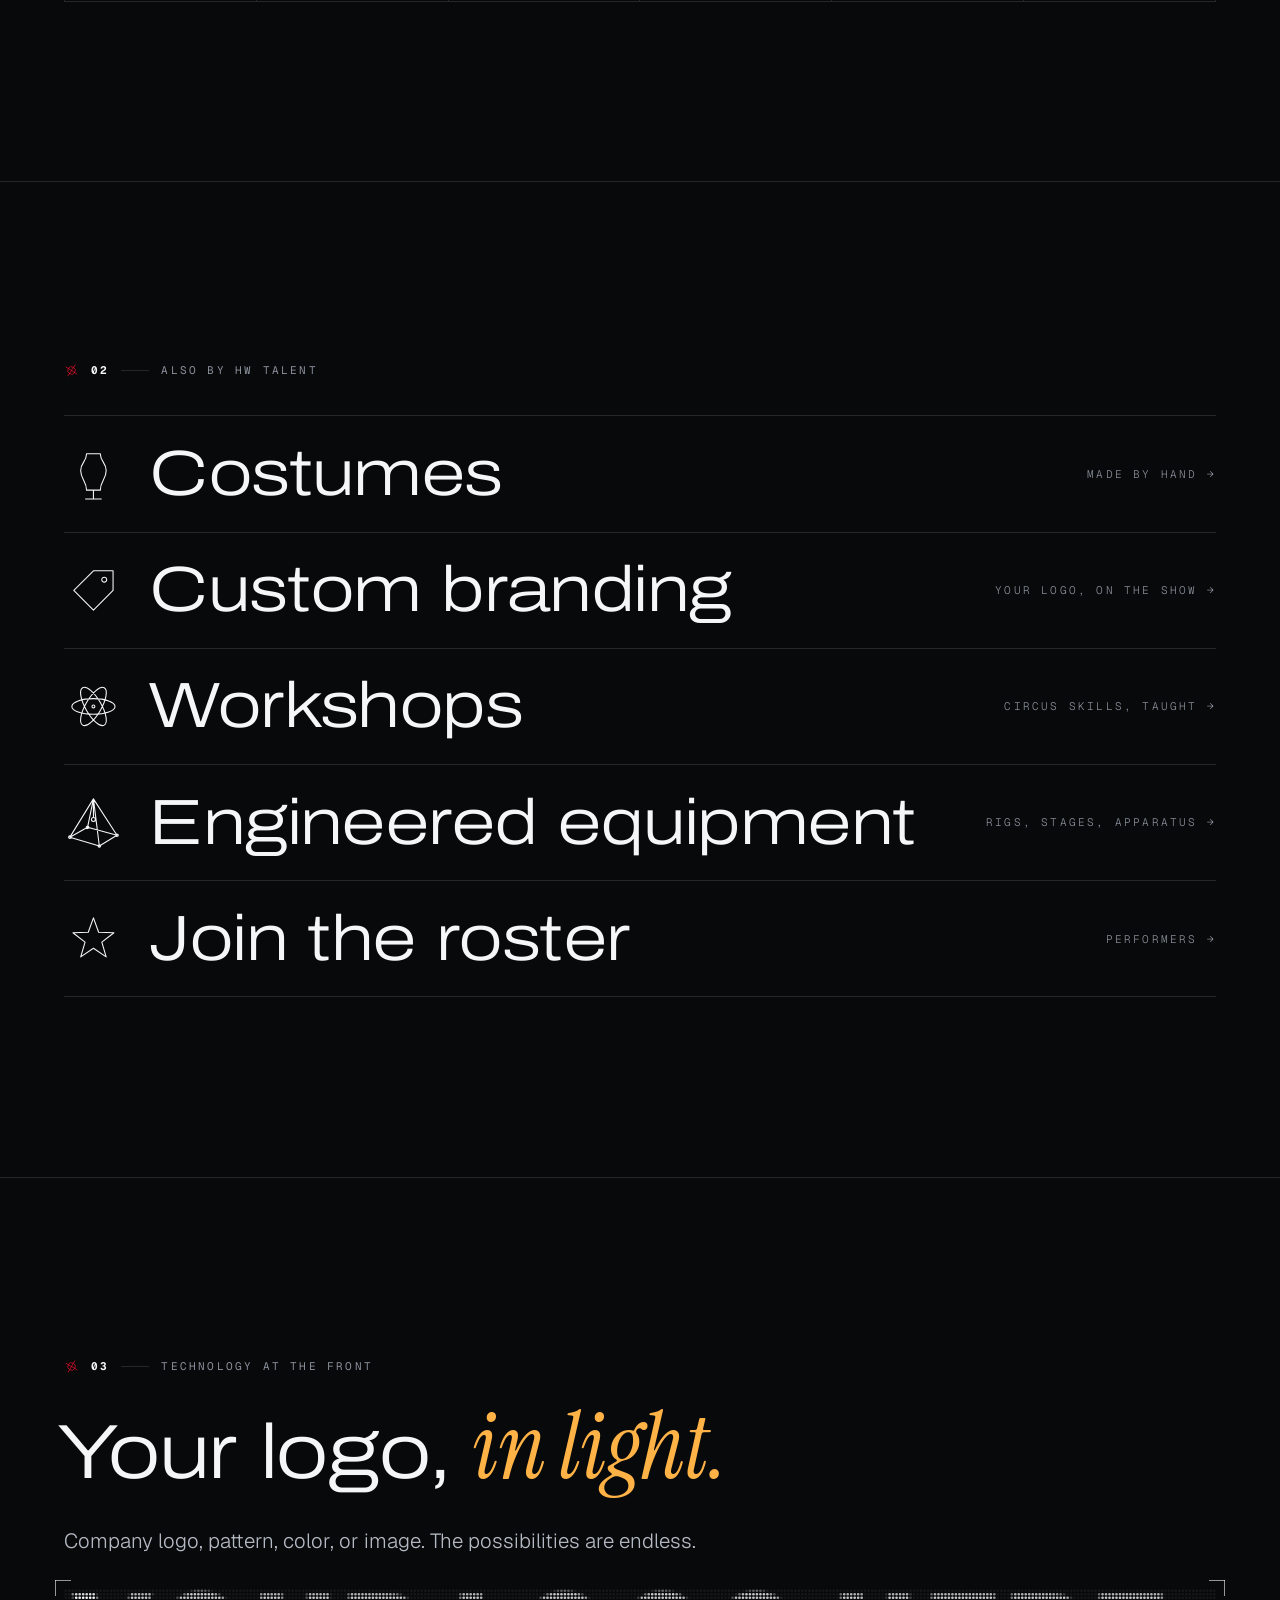
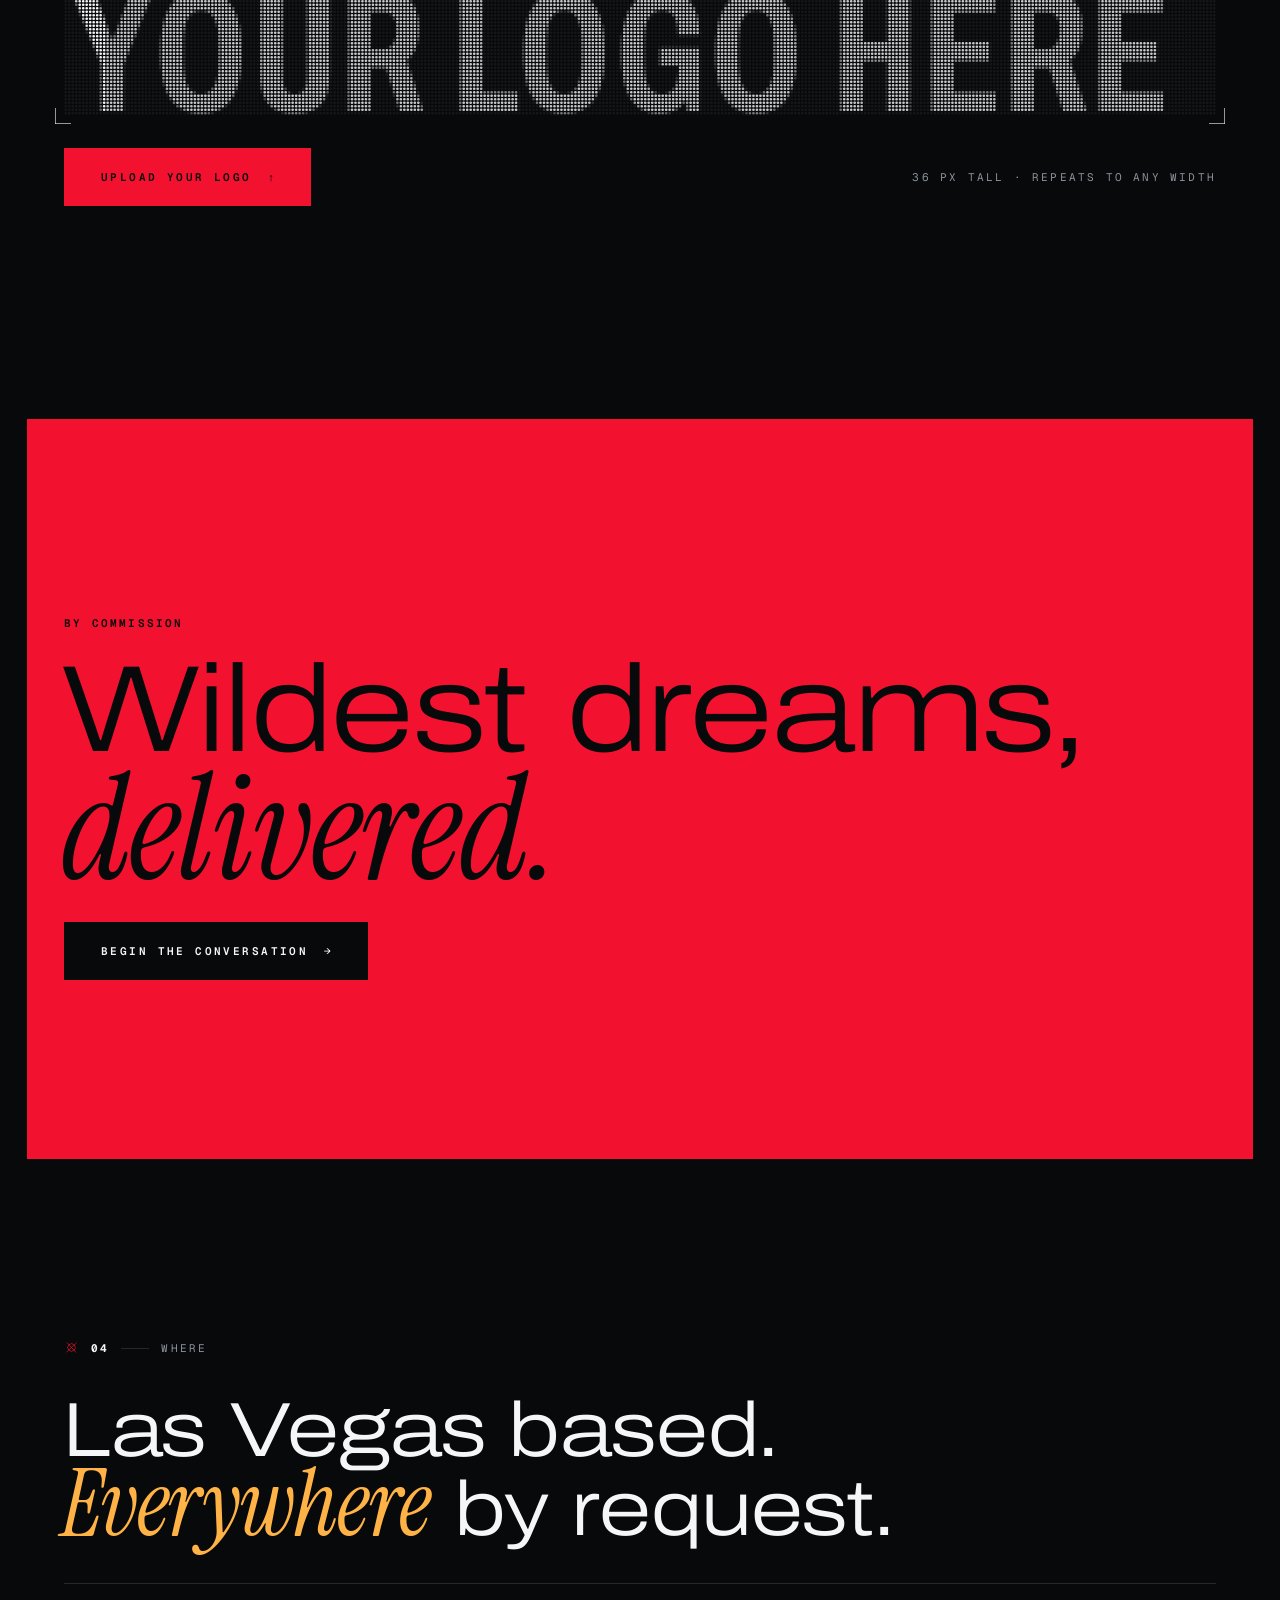
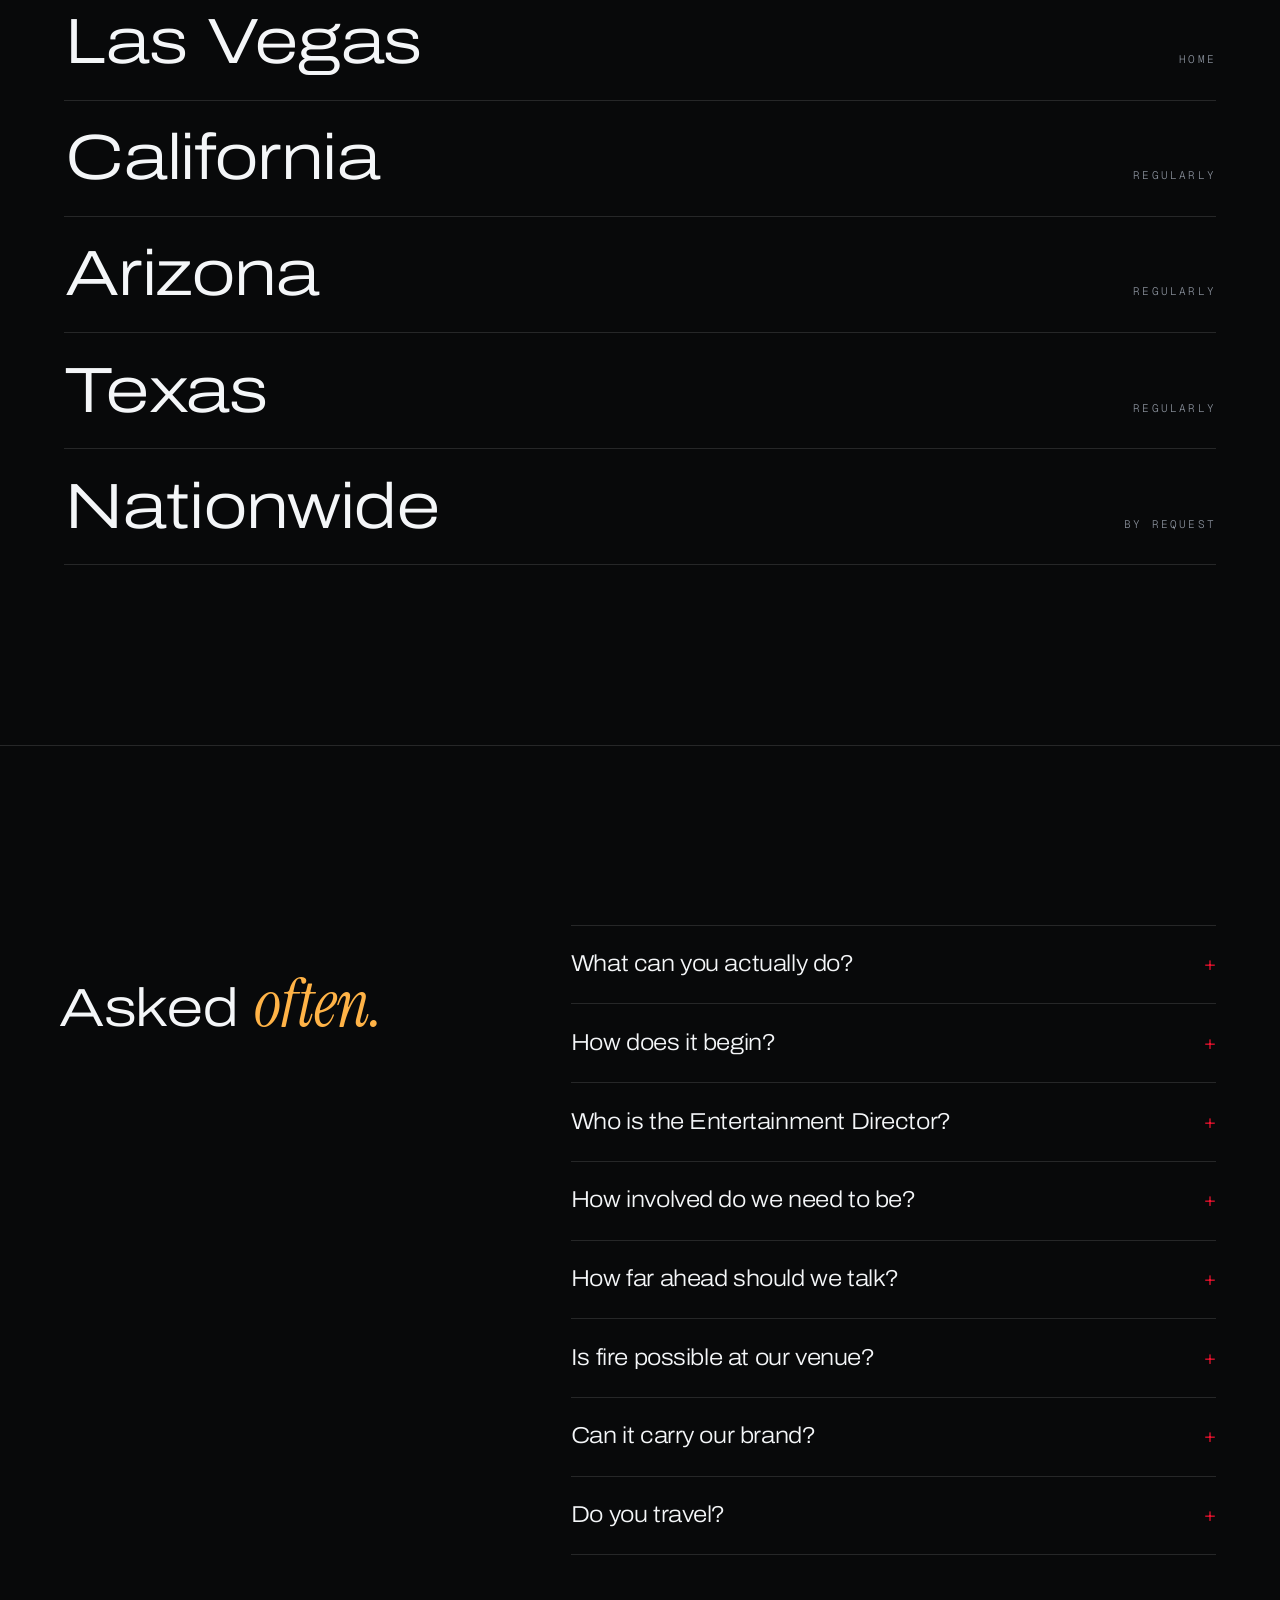
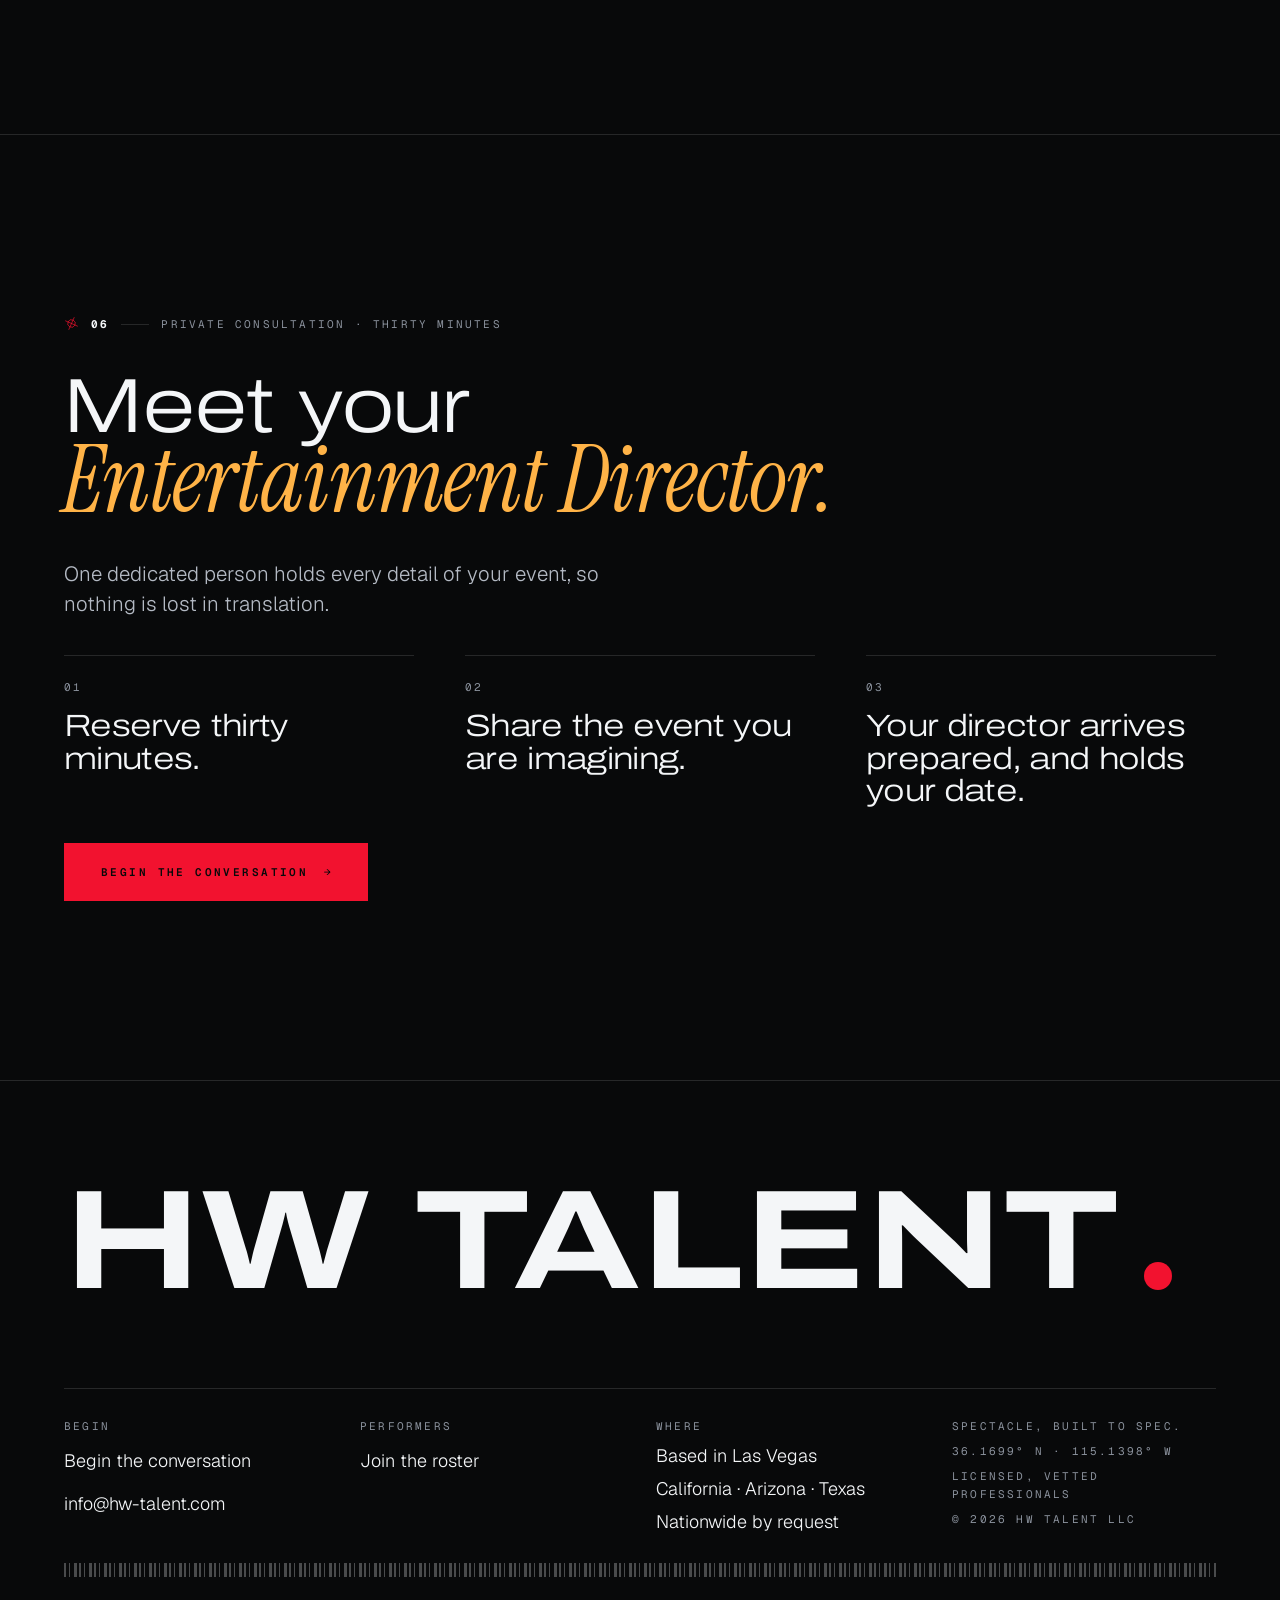
==== commit 3ce7d2de: "Demo act page: Aerialists, with its own inquiry form Co-Authored-By: Claude Fable 5.2 <noreply@anthr" ====
--- a/index.html
+++ b/index.html
@@ -13,7 +13,7 @@
 <meta name="theme-color" content="#08090A">
 <link rel="canonical" href="https://hw-talent.com/">
 <link rel="icon" href="assets/img/favicon.svg" type="image/svg+xml">
-<link rel="stylesheet" href="assets/css/site.css?v=3e993f93">
+<link rel="stylesheet" href="assets/css/site.css?v=8fe87a1c">
 <script>document.documentElement.className="js";try{if(sessionStorage.getItem("hw-seen"))document.documentElement.className+=" seen"}catch(e){}</script>
 </head>
 <body>
--- a/assets/css/site.css
+++ b/assets/css/site.css
@@ -570,3 +570,16 @@
 /* the brand line under the hero headline, at a size that carries */
 .tagline{font-family:var(--display);font-stretch:125%;font-weight:300;font-size:clamp(26px,4.2vw,56px);line-height:1.08;letter-spacing:-.025em;color:var(--white);text-wrap:balance}
 .hero .foot{align-items:flex-end}
+
+/* ---------- a page for one act ---------- */
+.crumbs{display:flex;gap:12px;align-items:center}
+.crumbs a{color:inherit;text-decoration:none;border-bottom:1px solid var(--line);padding-bottom:2px;transition:color .25s,border-color .25s}
+.crumbs a:hover{color:var(--amber);border-color:var(--amber)}
+.crumbs [aria-current]{color:var(--white)}
+.actfig{margin:0;display:flex;flex-direction:column;gap:14px}
+.actfig img{display:block;width:100%;height:auto}
+#inquire{scroll-margin-top:20px}
+.rows.facts li,.rows.facts a{align-items:baseline;gap:8px 40px}
+.rows.facts strong{font-size:clamp(22px,2.1vw,32px)}
+.rows.facts span{font-family:var(--sans);font-size:clamp(17px,1.4vw,21px);line-height:1.4;letter-spacing:0;text-transform:none;color:var(--soft);max-width:38ch;text-align:right}
+@media (max-width:700px){.rows.facts li,.rows.facts a{grid-template-columns:1fr}.rows.facts span{text-align:left;max-width:none}}
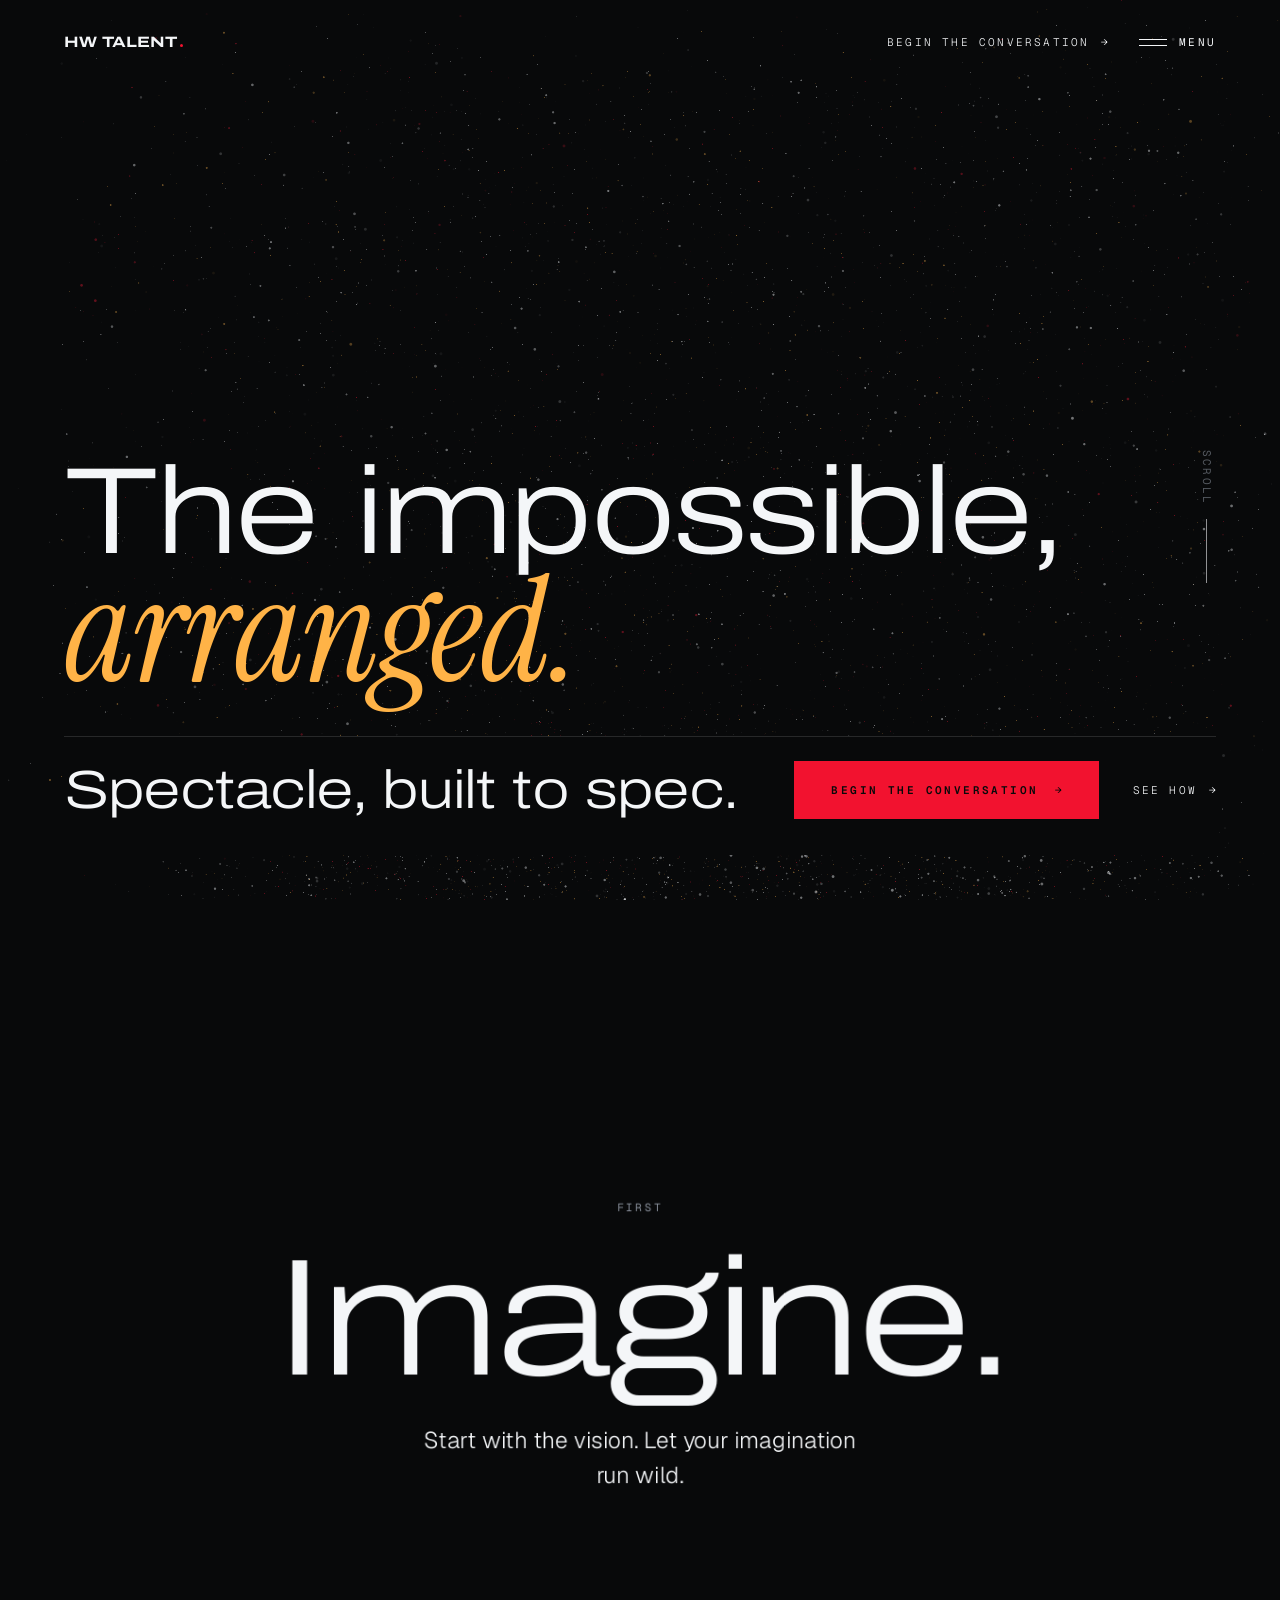
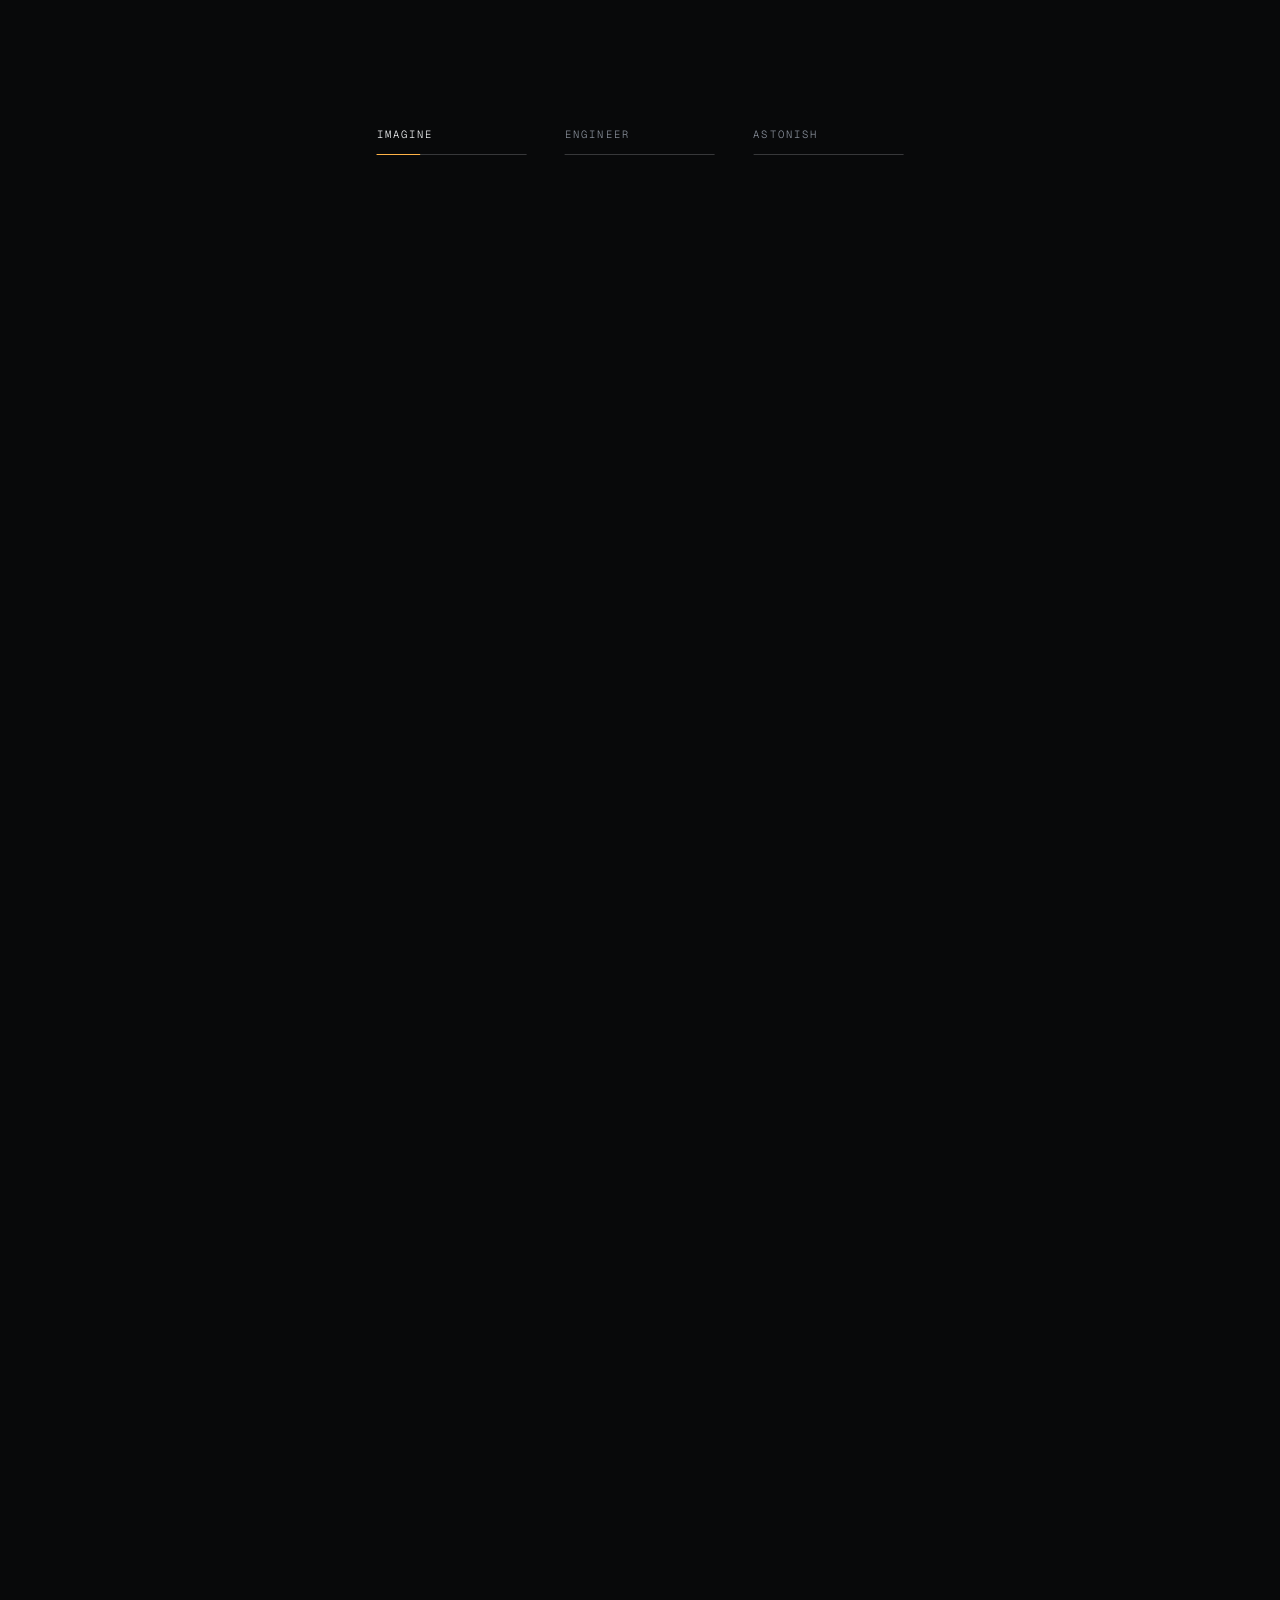
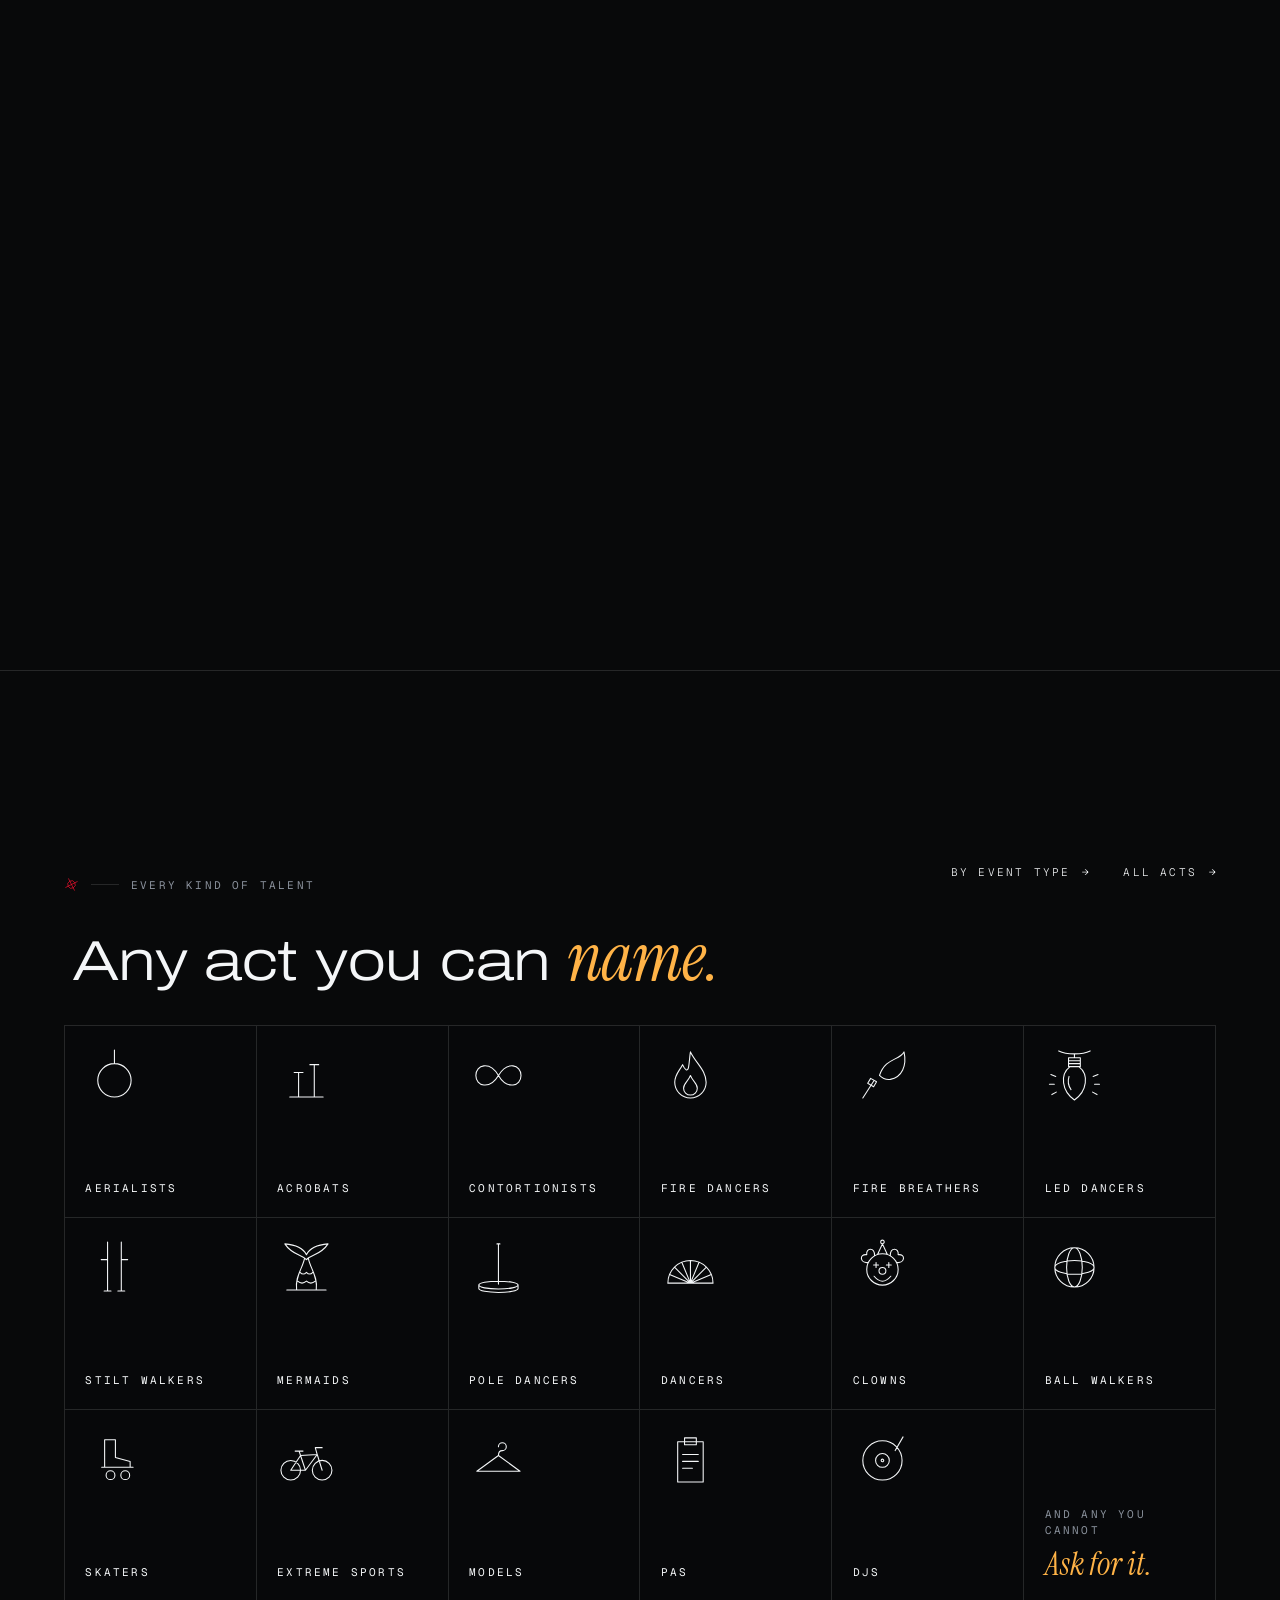
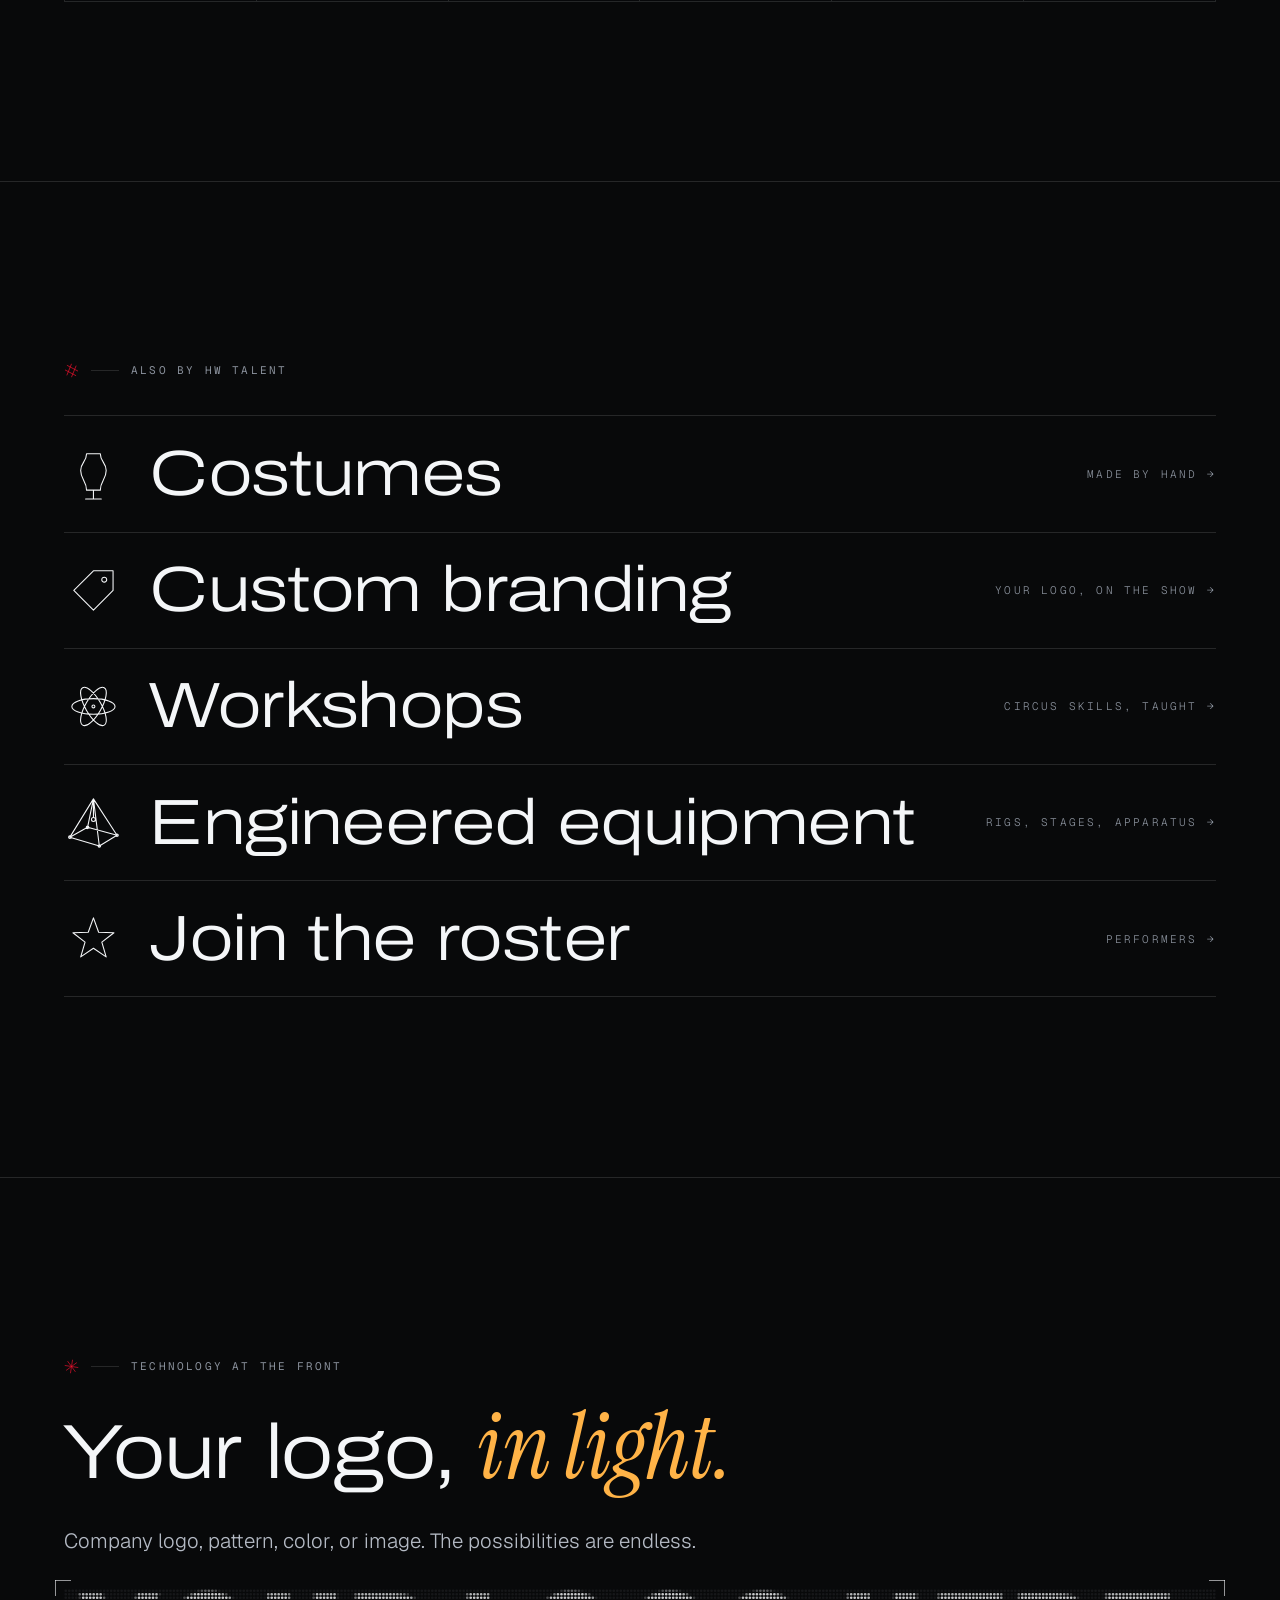
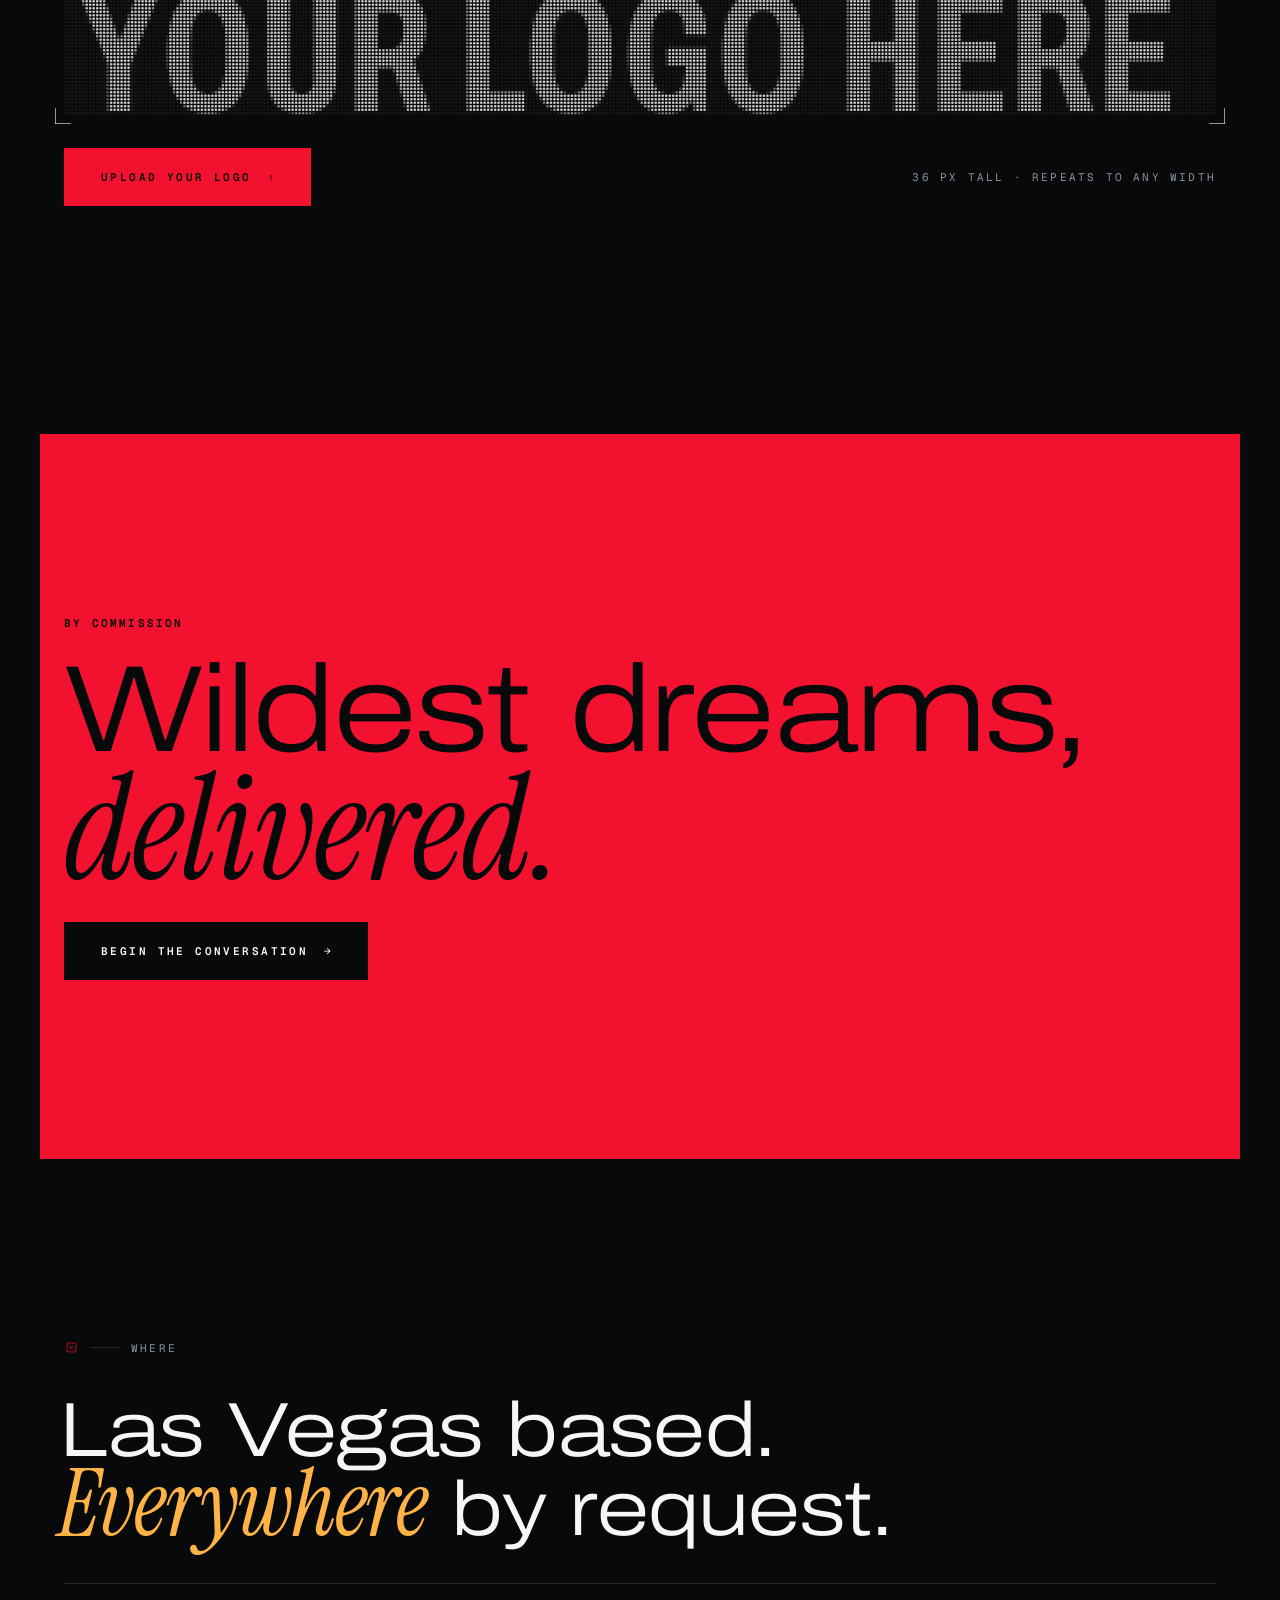
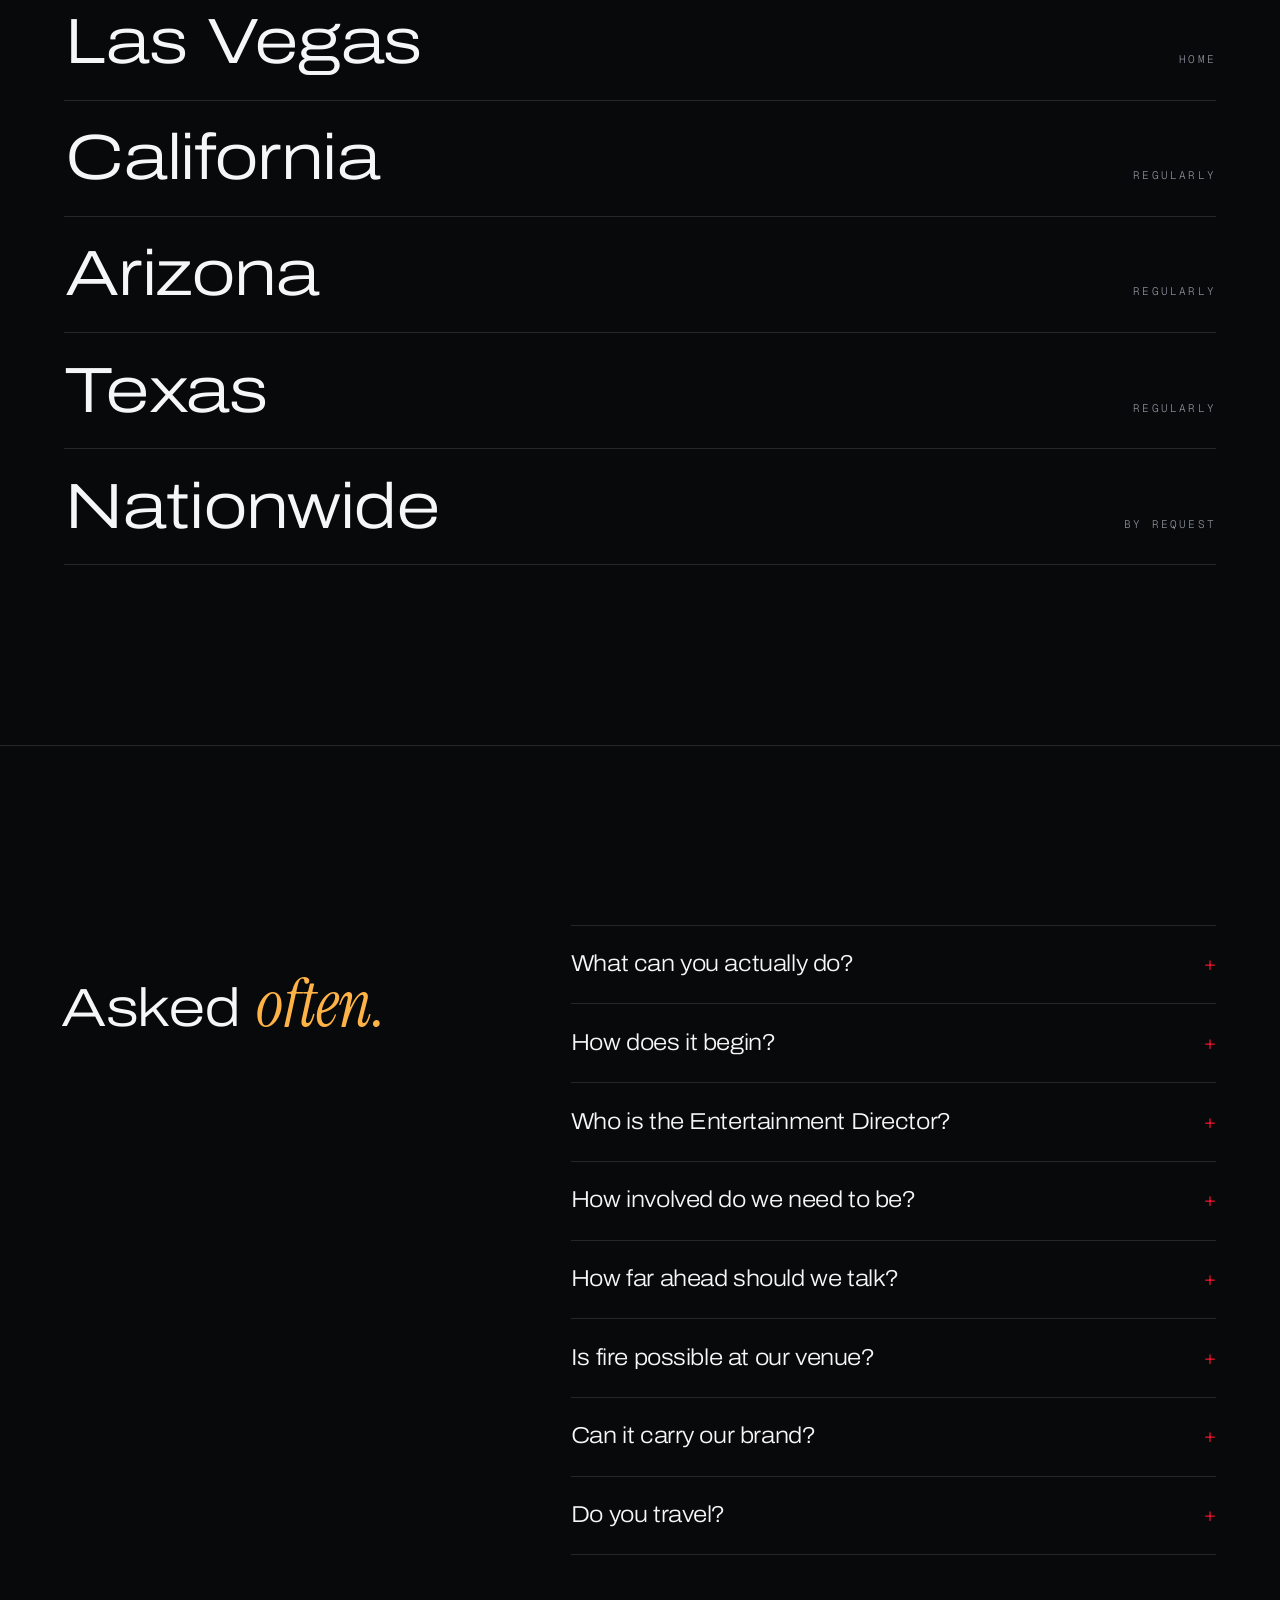
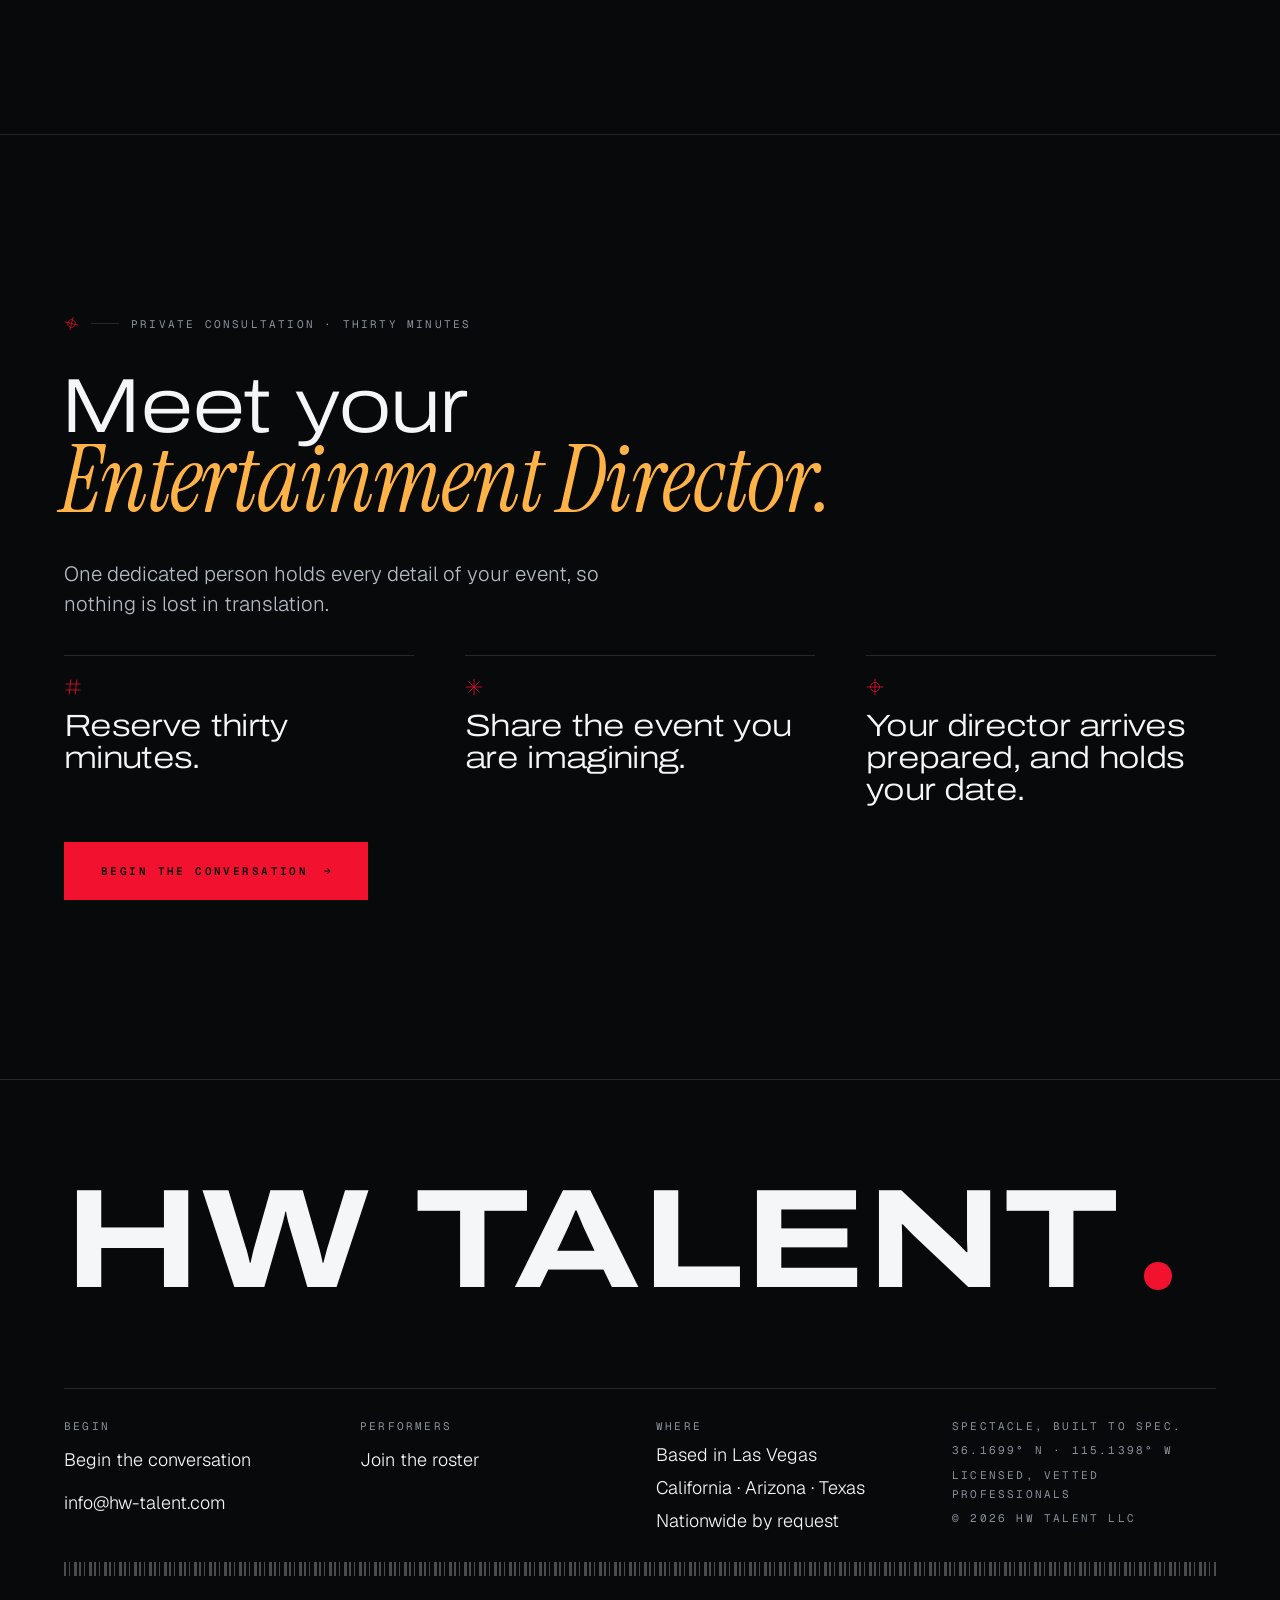
==== commit 4f26e937: "Marks instead of numbers sitewide; act page loses the Made for your event section Co-Authored-By: Cl" ====
--- a/index.html
+++ b/index.html
@@ -13,7 +13,7 @@
 <meta name="theme-color" content="#08090A">
 <link rel="canonical" href="https://hw-talent.com/">
 <link rel="icon" href="assets/img/favicon.svg" type="image/svg+xml">
-<link rel="stylesheet" href="assets/css/site.css?v=8fe87a1c">
+<link rel="stylesheet" href="assets/css/site.css?v=cf835b62">
 <script>document.documentElement.className="js";try{if(sessionStorage.getItem("hw-seen"))document.documentElement.className+=" seen"}catch(e){}</script>
 </head>
 <body>
@@ -51,13 +51,13 @@
 
 
 <section class="sec rule"><div class="wrap stack">
-<div class="between"><span class="lab idx rv"><svg class="reg" viewBox="0 0 24 24" fill="none" stroke="currentColor" stroke-width="1" aria-hidden="true"><path d="M6 12 a6 6 0 1 0 12 0 a6 6 0 1 0 -12 0 M12 1 V23 M1 12 H23"/></svg><b class="n"></b>Every kind of talent</span><div class="row rv"><a class="link" href="events.html">By event type</a><a class="link" href="acts.html">All acts</a></div></div>
+<div class="between"><span class="lab idx rv"><svg class="reg" viewBox="0 0 24 24" fill="none" stroke="currentColor" stroke-width="1" aria-hidden="true"><path d="M6 12 a6 6 0 1 0 12 0 a6 6 0 1 0 -12 0 M12 1 V23 M1 12 H23"/></svg><i class="ln"></i>Every kind of talent</span><div class="row rv"><a class="link" href="events.html">By event type</a><a class="link" href="acts.html">All acts</a></div></div>
 <h2 class="d rv d1" style="font-size:clamp(28px,4.4vw,80px)">Any act you can <em>name.</em></h2>
 <div class="tiles"><a class="tile rv" href="acts.html#aerialists" style="--i:0"><svg class="ic" viewBox="0 0 120 120" fill="none" stroke="currentColor" stroke-width="2.2" stroke-linecap="round" stroke-linejoin="round" aria-hidden="true"><path pathLength="1" d="M26 70 a34 34 0 1 0 68 0 a34 34 0 1 0 -68 0 M60 36 V8"/></svg><span class="lab w">Aerialists</span></a><a class="tile rv" href="acts.html#acrobats" style="--i:1"><svg class="ic" viewBox="0 0 120 120" fill="none" stroke="currentColor" stroke-width="2.2" stroke-linecap="round" stroke-linejoin="round" aria-hidden="true"><path pathLength="1" d="M44 104 V54 M35 54 H53 M76 104 V38 M67 38 H85 M26 104 H94"/></svg><span class="lab w">Acrobats</span></a><a class="tile rv" href="acts.html#contortionists" style="--i:2"><svg class="ic" viewBox="0 0 120 120" fill="none" stroke="currentColor" stroke-width="2.2" stroke-linecap="round" stroke-linejoin="round" aria-hidden="true"><path pathLength="1" d="M60 60 C42 30 14 38 14 60 C14 82 42 90 60 60 C78 30 106 38 106 60 C106 82 78 90 60 60 Z"/></svg><span class="lab w">Contortionists</span></a><a class="tile rv" href="acts.html#fire-dancers" style="--i:3"><svg class="ic" viewBox="0 0 120 120" fill="none" stroke="currentColor" stroke-width="2.2" stroke-linecap="round" stroke-linejoin="round" aria-hidden="true"><path pathLength="1" d="M60 12 C72 36 92 50 92 74 A32 32 0 0 1 28 74 C28 58 38 50 44 38 C49 50 54 52 56 44 C58 34 58 24 60 12 Z M60 100 A14 14 0 0 1 46 86 C46 76 56 72 60 60 C64 72 74 76 74 86 A14 14 0 0 1 60 100 Z"/></svg><span class="lab w">Fire dancers</span></a><a class="tile rv" href="acts.html#fire-breathers" style="--i:4"><svg class="ic" viewBox="0 0 120 120" fill="none" stroke="currentColor" stroke-width="2.2" stroke-linecap="round" stroke-linejoin="round" aria-hidden="true"><path pathLength="1" d="M20 106 L42 72 M36 66 l12 7 l-6 10 l-12 -7 z M54 60 C66 24 94 30 104 12 C110 40 100 64 76 68 C68 69 60 66 54 60 Z"/></svg><span class="lab w">Fire breathers</span></a><a class="tile rv" href="acts.html#led-dancers" style="--i:5"><svg class="ic" viewBox="0 0 120 120" fill="none" stroke="currentColor" stroke-width="2.2" stroke-linecap="round" stroke-linejoin="round" aria-hidden="true"><path pathLength="1" d="M28 10 C44 18 76 18 92 10 M60 16 V24 M48 24 H72 V42 H48 Z M48 30 H72 M48 36 H72 M51 42 C30 58 34 92 60 110 C86 92 90 58 69 42 M49 62 C46 72 48 82 53 89 M22 62 L12 58 M19 78 H9 M23 94 L14 99 M98 62 L108 58 M101 78 H111 M97 94 L106 99"/></svg><span class="lab w">LED dancers</span></a><a class="tile rv" href="acts.html#stilt-walkers" style="--i:6"><svg class="ic" viewBox="0 0 120 120" fill="none" stroke="currentColor" stroke-width="2.2" stroke-linecap="round" stroke-linejoin="round" aria-hidden="true"><path pathLength="1" d="M46 8 V108 M46 44 H33 M74 8 V108 M74 44 H87 M39 108 H53 M67 108 H81"/></svg><span class="lab w">Stilt walkers</span></a><a class="tile rv" href="acts.html#mermaids" style="--i:7"><svg class="ic" viewBox="0 0 120 120" fill="none" stroke="currentColor" stroke-width="2.2" stroke-linecap="round" stroke-linejoin="round" aria-hidden="true"><path pathLength="1" d="M60 44 C50 34 30 34 16 12 C40 14 54 22 60 34 C66 22 80 14 104 12 C90 34 70 34 60 44 Z M56 42 C52 62 36 80 40 106 M64 42 C68 62 84 80 80 106 M47 70 q6.5 7 13 0 q6.5 7 13 0 M42 88 q9 8 18 0 q9 8 18 0 M20 106 H100"/></svg><span class="lab w">Mermaids</span></a><a class="tile rv" href="acts.html#pole-dancers" style="--i:8"><svg class="ic" viewBox="0 0 120 120" fill="none" stroke="currentColor" stroke-width="2.2" stroke-linecap="round" stroke-linejoin="round" aria-hidden="true"><path pathLength="1" d="M60 12 V94 M57 12 h6 M20 96 a40 8 0 1 0 80 0 a40 8 0 1 0 -80 0 M20 96 v7 a40 8 0 0 0 80 0 v-7"/></svg><span class="lab w">Pole dancers</span></a><a class="tile rv" href="acts.html#dancers" style="--i:9"><svg class="ic" viewBox="0 0 120 120" fill="none" stroke="currentColor" stroke-width="2.2" stroke-linecap="round" stroke-linejoin="round" aria-hidden="true"><path pathLength="1" d="M14 92 A46 46 0 0 1 106 92 Z M60.0 92.0 L102.5 74.4 M60.0 92.0 L92.5 59.5 M60.0 92.0 L77.6 49.5 M60.0 92.0 L60.0 46.0 M60.0 92.0 L42.4 49.5 M60.0 92.0 L27.5 59.5 M60.0 92.0 L17.5 74.4"/></svg><span class="lab w">Dancers</span></a><a class="tile rv" href="acts.html#clowns" style="--i:10"><svg class="ic" viewBox="0 0 120 120" fill="none" stroke="currentColor" stroke-width="2.2" stroke-linecap="round" stroke-linejoin="round" aria-hidden="true"><path pathLength="1" d="M28 64 a32 32 0 1 0 64 0 a32 32 0 1 0 -64 0 M53 67 a7 7 0 1 0 14 0 a7 7 0 1 0 -14 0 M47 50 v10 M42 55 h10 M73 50 v10 M68 55 h10 M43 78 Q60 98 77 78 M31 50 C14 52 12 32 28 34 C26 20 44 18 44 36 M89 50 C106 52 108 32 92 34 C94 20 76 18 76 36 M50 33.6 L60 12 L70 33.6 M56.4 8 a3.6 3.6 0 1 0 7.2 0 a3.6 3.6 0 1 0 -7.2 0"/></svg><span class="lab w">Clowns</span></a><a class="tile rv" href="acts.html#ball-walkers" style="--i:11"><svg class="ic" viewBox="0 0 120 120" fill="none" stroke="currentColor" stroke-width="2.2" stroke-linecap="round" stroke-linejoin="round" aria-hidden="true"><path pathLength="1" d="M20 60 a40 40 0 1 0 80 0 a40 40 0 1 0 -80 0 M44 60 a16 40 0 1 0 32 0 a16 40 0 1 0 -32 0 M20 60 a40 14 0 1 0 80 0 a40 14 0 1 0 -80 0"/></svg><span class="lab w">Ball walkers</span></a><a class="tile rv" href="acts.html#skaters" style="--i:12"><svg class="ic" viewBox="0 0 120 120" fill="none" stroke="currentColor" stroke-width="2.2" stroke-linecap="round" stroke-linejoin="round" aria-hidden="true"><path pathLength="1" d="M40 20 H62 V56 L92 64 V76 H40 Z M34 76 H98 M43 92 a9 9 0 1 0 18 0 a9 9 0 1 0 -18 0 M73 92 a9 9 0 1 0 18 0 a9 9 0 1 0 -18 0"/></svg><span class="lab w">Skaters</span></a><a class="tile rv" href="acts.html#extreme-sports" style="--i:13"><svg class="ic" viewBox="0 0 120 120" fill="none" stroke="currentColor" stroke-width="2.2" stroke-linecap="round" stroke-linejoin="round" aria-hidden="true"><path pathLength="1" d="M8 82 a20 20 0 1 0 40 0 a20 20 0 1 0 -40 0 M72 82 a20 20 0 1 0 40 0 a20 20 0 1 0 -40 0 M28 82 L48 52 L82 50 L58 82 Z M48 52 L58 82 M82 50 L92 82 M82 50 L78 36 H92 M48 52 L45 43 M37 43 H53"/></svg><span class="lab w">Extreme sports</span></a><a class="tile rv" href="acts.html#models" style="--i:14"><svg class="ic" viewBox="0 0 120 120" fill="none" stroke="currentColor" stroke-width="2.2" stroke-linecap="round" stroke-linejoin="round" aria-hidden="true"><path pathLength="1" d="M60 34 a8 8 0 1 1 8 8 c-6 0 -8 4 -8 10 M60 52 L104 84 H16 Z"/></svg><span class="lab w">Models</span></a><a class="tile rv" href="acts.html#pas" style="--i:15"><svg class="ic" viewBox="0 0 120 120" fill="none" stroke="currentColor" stroke-width="2.2" stroke-linecap="round" stroke-linejoin="round" aria-hidden="true"><path pathLength="1" d="M34 24 H86 V106 H34 Z M48 16 H72 V30 H48 Z M44 50 H76 M44 64 H76 M44 78 H64"/></svg><span class="lab w">PAs</span></a><a class="tile rv" href="acts.html#djs" style="--i:16"><svg class="ic" viewBox="0 0 120 120" fill="none" stroke="currentColor" stroke-width="2.2" stroke-linecap="round" stroke-linejoin="round" aria-hidden="true"><path pathLength="1" d="M20 62 a40 40 0 1 0 80 0 a40 40 0 1 0 -80 0 M46 62 a14 14 0 1 0 28 0 a14 14 0 1 0 -28 0 M57.4 62 a2.6 2.6 0 1 0 5.2 0 a2.6 2.6 0 1 0 -5.2 0 M102 14 L86 42"/></svg><span class="lab w">DJs</span></a><a class="tile ask rv" href="consult.html" style="--i:17"><span class="lab">And any you cannot</span><strong>Ask for it.</strong></a></div>
 </div></section>
 
 <section class="sec rule"><div class="wrap stack">
-<span class="lab idx rv"><svg class="reg" viewBox="0 0 24 24" fill="none" stroke="currentColor" stroke-width="1" aria-hidden="true"><path d="M6 12 a6 6 0 1 0 12 0 a6 6 0 1 0 -12 0 M12 1 V23 M1 12 H23"/></svg><b class="n"></b>Also by HW Talent</span>
+<span class="lab idx rv"><svg class="reg" viewBox="0 0 24 24" fill="none" stroke="currentColor" stroke-width="1" aria-hidden="true"><path d="M9 2 L7 22 M17 2 L15 22 M2 8 H22 M2 16 H22"/></svg><i class="ln"></i>Also by HW Talent</span>
 <div class="rows">
 <a class="rv has-ic" href="costumes.html"><svg class="ic" viewBox="0 0 120 120" fill="none" stroke="currentColor" stroke-width="2.2" stroke-linecap="round" stroke-linejoin="round" aria-hidden="true"><path d="M46 18 H74 M46 18 C46 34 34 36 34 52 C34 70 46 74 46 92 H74 C74 74 86 70 86 52 C86 36 74 34 74 18 M60 92 V110 M44 110 H76"/></svg><strong>Costumes</strong><span>Made by hand →</span></a>
 <a class="rv has-ic" href="bespoke.html"><svg class="ic" viewBox="0 0 120 120" fill="none" stroke="currentColor" stroke-width="2.2" stroke-linecap="round" stroke-linejoin="round" aria-hidden="true"><path d="M20 60 L60 20 H100 V60 L60 100 Z M77 38 a5 5 0 1 0 10 0 a5 5 0 1 0 -10 0"/></svg><strong>Custom branding</strong><span>Your logo, on the show →</span></a>
@@ -67,7 +67,7 @@
 </div>
 </div></section>
 <section class="sec rule" id="led"><div class="wrap stack">
-<span class="lab idx rv"><svg class="reg" viewBox="0 0 24 24" fill="none" stroke="currentColor" stroke-width="1" aria-hidden="true"><path d="M6 12 a6 6 0 1 0 12 0 a6 6 0 1 0 -12 0 M12 1 V23 M1 12 H23"/></svg><b class="n"></b>Technology at the front</span>
+<span class="lab idx rv"><svg class="reg" viewBox="0 0 24 24" fill="none" stroke="currentColor" stroke-width="1" aria-hidden="true"><path d="M12 1 V23 M1 12 H23 M4.5 4.5 L19.5 19.5 M19.5 4.5 L4.5 19.5"/></svg><i class="ln"></i>Technology at the front</span>
 <h2 class="d rv d1">Your logo, <em>in light.</em></h2>
 <div class="led rv d2" data-ledbox>
 <p class="lead">Company logo, pattern, color, or image. The possibilities are endless.</p>
@@ -84,13 +84,13 @@
 <section class="sec panel"><div class="wrap between"><div class="stack" style="gap:18px"><span class="lab">By commission</span><h2 class="d rv">Wildest dreams, <em>delivered.</em></h2></div><a class="btn ink rv d1" href="consult.html">Begin the conversation</a></div></section>
 
 <section class="sec"><div class="wrap stack">
-<span class="lab idx rv"><svg class="reg" viewBox="0 0 24 24" fill="none" stroke="currentColor" stroke-width="1" aria-hidden="true"><path d="M6 12 a6 6 0 1 0 12 0 a6 6 0 1 0 -12 0 M12 1 V23 M1 12 H23"/></svg><b class="n"></b>Where</span>
+<span class="lab idx rv"><svg class="reg" viewBox="0 0 24 24" fill="none" stroke="currentColor" stroke-width="1" aria-hidden="true"><path d="M12 2 L22 12 L12 22 L2 12 Z M12 8 V16 M8 12 H16"/></svg><i class="ln"></i>Where</span>
 <h2 class="d rv d1">Las Vegas based. <em>Everywhere</em> by request.</h2>
 <ul class="rows rv d2"><li><strong>Las Vegas</strong><span>Home</span></li><li><strong>California</strong><span>Regularly</span></li><li><strong>Arizona</strong><span>Regularly</span></li><li><strong>Texas</strong><span>Regularly</span></li><li><strong>Nationwide</strong><span>By request</span></li></ul>
 </div></section>
 
-<section class="sec rule"><div class="wrap faq"><div class="stack"><span class="lab idx rv"><svg class="reg" viewBox="0 0 24 24" fill="none" stroke="currentColor" stroke-width="1" aria-hidden="true"><path d="M6 12 a6 6 0 1 0 12 0 a6 6 0 1 0 -12 0 M12 1 V23 M1 12 H23"/></svg><b class="n"></b>Questions</span><h2 class="d rv d1">Asked <em>often.</em></h2></div><div class="rv d2"><details class="q"><summary>What can you actually do?</summary><p>Almost anything a body, a flame or a light can do. If it has never been done, even better.</p></details><details class="q"><summary>How does it begin?</summary><p>With thirty minutes. Your Entertainment Director learns the event you are imagining. Then we design it, cast it, build it and run it.</p></details><details class="q"><summary>Who is the Entertainment Director?</summary><p>One person, dedicated to your event, who holds every detail from the first call to the final bow. Nothing is lost in translation.</p></details><details class="q"><summary>How involved do we need to be?</summary><p>As hands-on or as hands-off as you like. Approve every stitch, or hand us the event and arrive as a guest.</p></details><details class="q"><summary>How far ahead should we talk?</summary><p>The earlier, the wilder. Costumes are made by hand and shows are built from nothing. Short notice is still worth a call.</p></details><details class="q"><summary>Is fire possible at our venue?</summary><p>Usually. Our fire artists are licensed, vetted professionals, and we arrange it with your venue directly.</p></details><details class="q"><summary>Can it carry our brand?</summary><p>Yes. Your logo on the costumes, on the props, and in the light itself.</p></details><details class="q"><summary>Do you travel?</summary><p>Yes. We are based in Las Vegas and regularly work in California, Arizona and Texas. Anywhere else in the country, ask.</p></details></div></div></section>
-<section class="sec rule director" id="consult"><div class="wrap stack"><span class="lab idx rv"><svg class="reg" viewBox="0 0 24 24" fill="none" stroke="currentColor" stroke-width="1" aria-hidden="true"><path d="M6 12 a6 6 0 1 0 12 0 a6 6 0 1 0 -12 0 M12 1 V23 M1 12 H23"/></svg><b class="n"></b>Private consultation · Thirty minutes</span><h2 class="d rv d1">Meet your <em>Entertainment Director.</em></h2><p class="lead rv d2">One dedicated person holds every detail of your event, so nothing is lost in translation.</p><ol class="steps rv d2"><li><span class="lab">01</span><strong>Reserve thirty minutes.</strong></li><li><span class="lab">02</span><strong>Share the event you are imagining.</strong></li><li><span class="lab">03</span><strong>Your director arrives prepared, and holds your date.</strong></li></ol><div class="row rv d3"><a class="btn" href="consult.html">Begin the conversation</a></div></div></section>
+<section class="sec rule"><div class="wrap faq"><div class="stack"><span class="lab idx rv"><svg class="reg" viewBox="0 0 24 24" fill="none" stroke="currentColor" stroke-width="1" aria-hidden="true"><path d="M2 9 V2 H9 M15 22 H22 V15 M22 9 V2 H15 M9 22 H2 V15"/></svg><i class="ln"></i>Questions</span><h2 class="d rv d1">Asked <em>often.</em></h2></div><div class="rv d2"><details class="q"><summary>What can you actually do?</summary><p>Almost anything a body, a flame or a light can do. If it has never been done, even better.</p></details><details class="q"><summary>How does it begin?</summary><p>With thirty minutes. Your Entertainment Director learns the event you are imagining. Then we design it, cast it, build it and run it.</p></details><details class="q"><summary>Who is the Entertainment Director?</summary><p>One person, dedicated to your event, who holds every detail from the first call to the final bow. Nothing is lost in translation.</p></details><details class="q"><summary>How involved do we need to be?</summary><p>As hands-on or as hands-off as you like. Approve every stitch, or hand us the event and arrive as a guest.</p></details><details class="q"><summary>How far ahead should we talk?</summary><p>The earlier, the wilder. Costumes are made by hand and shows are built from nothing. Short notice is still worth a call.</p></details><details class="q"><summary>Is fire possible at our venue?</summary><p>Usually. Our fire artists are licensed, vetted professionals, and we arrange it with your venue directly.</p></details><details class="q"><summary>Can it carry our brand?</summary><p>Yes. Your logo on the costumes, on the props, and in the light itself.</p></details><details class="q"><summary>Do you travel?</summary><p>Yes. We are based in Las Vegas and regularly work in California, Arizona and Texas. Anywhere else in the country, ask.</p></details></div></div></section>
+<section class="sec rule director" id="consult"><div class="wrap stack"><span class="lab idx rv"><svg class="reg" viewBox="0 0 24 24" fill="none" stroke="currentColor" stroke-width="1" aria-hidden="true"><path d="M6 12 a6 6 0 1 0 12 0 a6 6 0 1 0 -12 0 M12 1 V23 M1 12 H23"/></svg><i class="ln"></i>Private consultation · Thirty minutes</span><h2 class="d rv d1">Meet your <em>Entertainment Director.</em></h2><p class="lead rv d2">One dedicated person holds every detail of your event, so nothing is lost in translation.</p><ol class="steps rv d2"><li><svg class="reg" viewBox="0 0 24 24" fill="none" stroke="currentColor" stroke-width="1" aria-hidden="true"><path d="M9 2 L7 22 M17 2 L15 22 M2 8 H22 M2 16 H22"/></svg><strong>Reserve thirty minutes.</strong></li><li><svg class="reg" viewBox="0 0 24 24" fill="none" stroke="currentColor" stroke-width="1" aria-hidden="true"><path d="M12 1 V23 M1 12 H23 M4.5 4.5 L19.5 19.5 M19.5 4.5 L4.5 19.5"/></svg><strong>Share the event you are imagining.</strong></li><li><svg class="reg" viewBox="0 0 24 24" fill="none" stroke="currentColor" stroke-width="1" aria-hidden="true"><path d="M6 12 a6 6 0 1 0 12 0 a6 6 0 1 0 -12 0 M12 1 V23 M1 12 H23"/></svg><strong>Your director arrives prepared, and holds your date.</strong></li></ol><div class="row rv d3"><a class="btn" href="consult.html">Begin the conversation</a></div></div></section>
 
 </main>
 <footer class="foot"><div class="wrap">
--- a/assets/css/site.css
+++ b/assets/css/site.css
@@ -337,12 +337,8 @@
 }
 
 /* ---------- graphic devices: corner marks, registration targets, numbered labels, barcode ---------- */
-main{counter-reset:sec}
 .reg{width:15px;height:15px;flex:none;color:var(--red)}
 .idx{display:inline-flex;align-items:center;gap:12px}
-.idx .n{color:var(--white)}
-.idx .n::before{counter-increment:sec;content:counter(sec,decimal-leading-zero)}
-.idx .n::after{content:"";display:inline-block;width:28px;height:1px;background:var(--line);vertical-align:middle;margin-left:12px}
 .frame{position:relative;--m:rgba(244,246,248,.6)}
 .frame::after{content:"";position:absolute;inset:-9px;pointer-events:none;background:
   linear-gradient(var(--m),var(--m)) left top/16px 1px no-repeat,linear-gradient(var(--m),var(--m)) left top/1px 16px no-repeat,
@@ -583,3 +579,7 @@
 .rows.facts strong{font-size:clamp(22px,2.1vw,32px)}
 .rows.facts span{font-family:var(--sans);font-size:clamp(17px,1.4vw,21px);line-height:1.4;letter-spacing:0;text-transform:none;color:var(--soft);max-width:38ch;text-align:right}
 @media (max-width:700px){.rows.facts li,.rows.facts a{grid-template-columns:1fr}.rows.facts span{text-align:left;max-width:none}}
+
+/* marks, not numbers */
+.idx .ln{display:inline-block;width:28px;height:1px;background:var(--line);flex:none}
+.steps li .reg{width:18px;height:18px}
